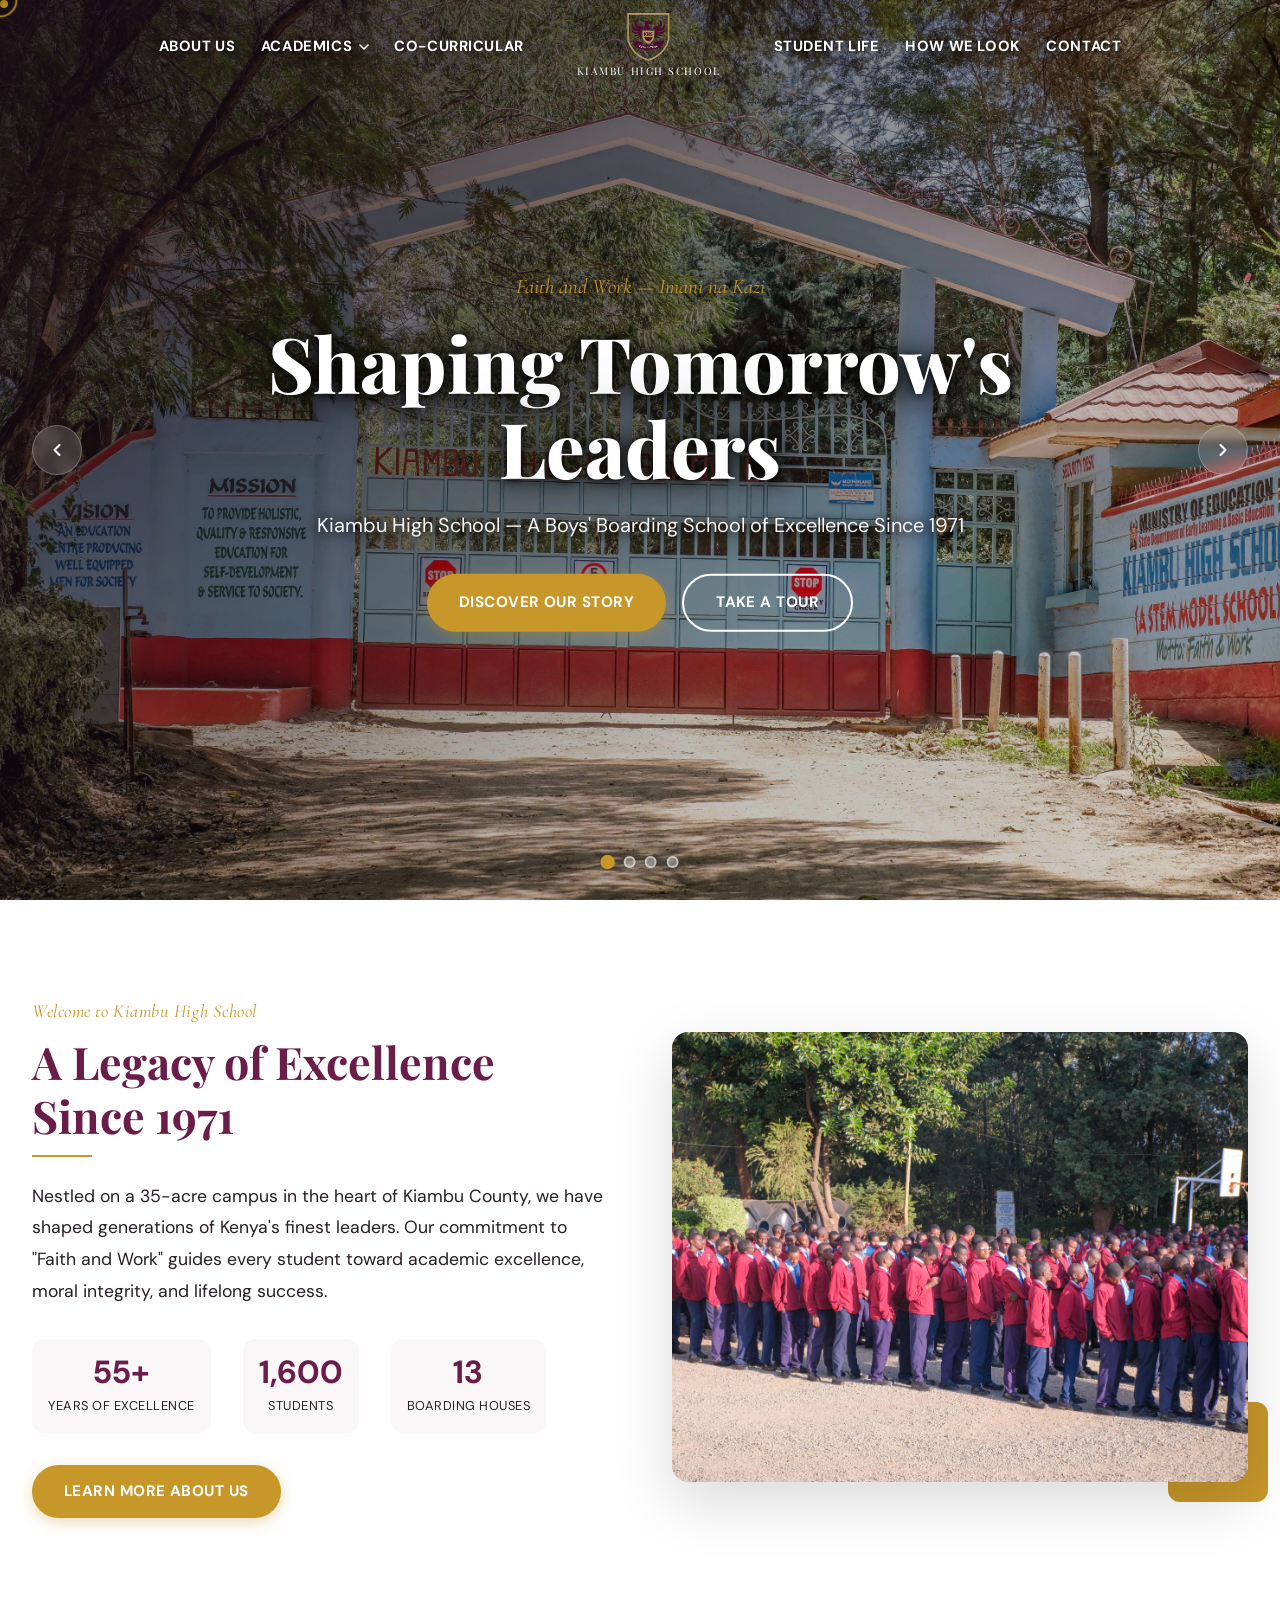
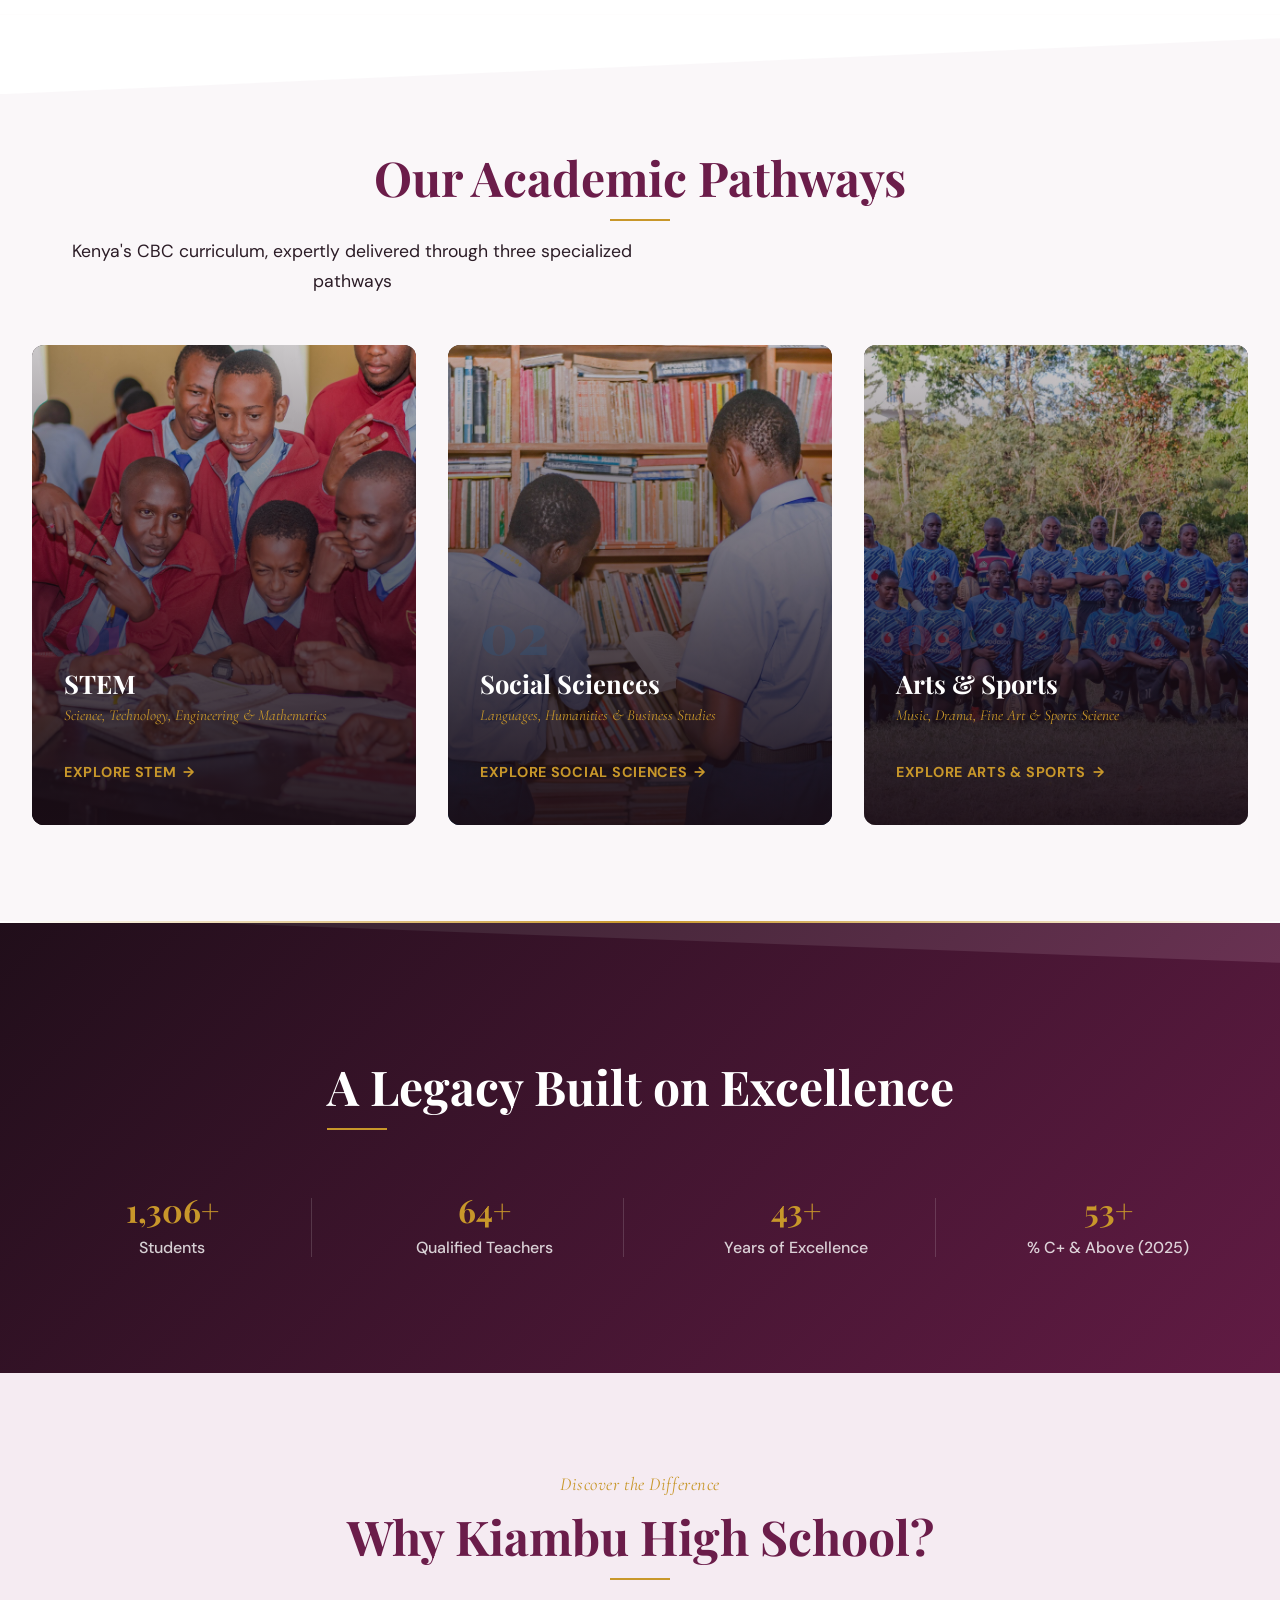
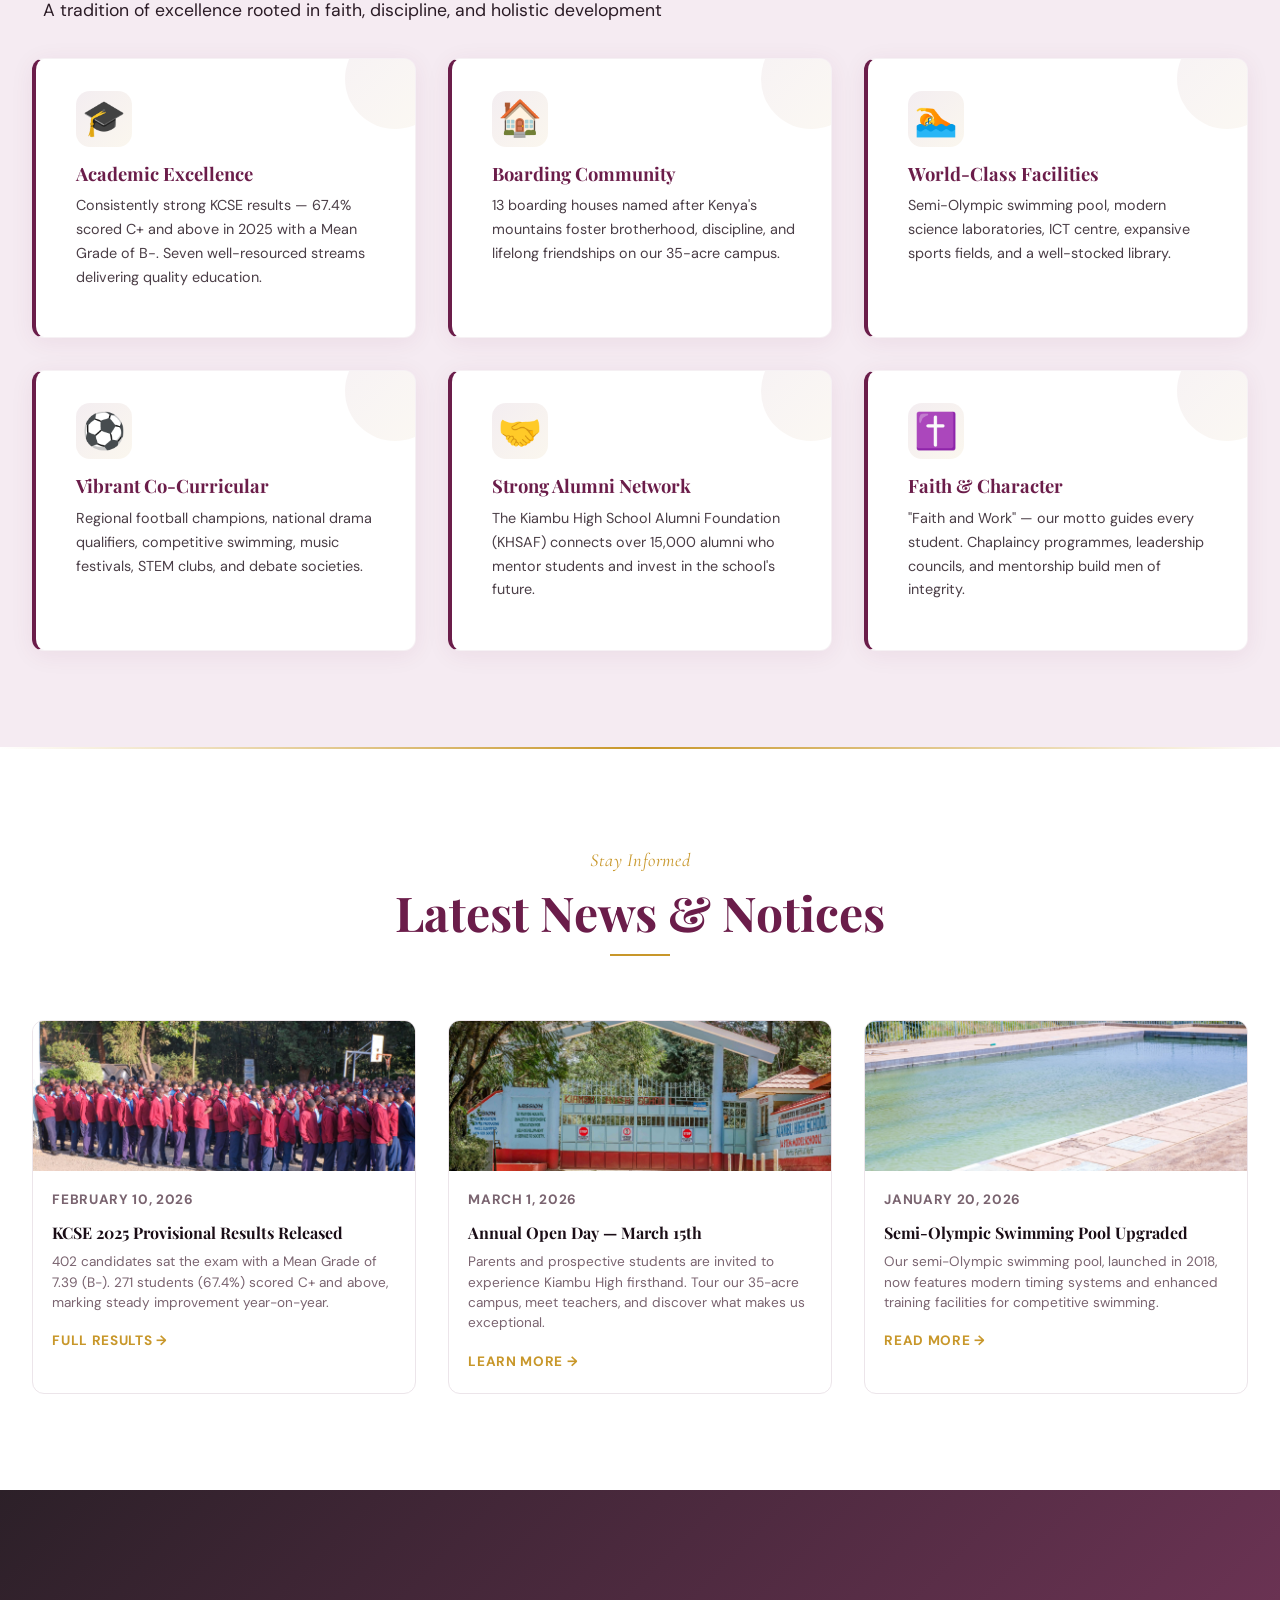
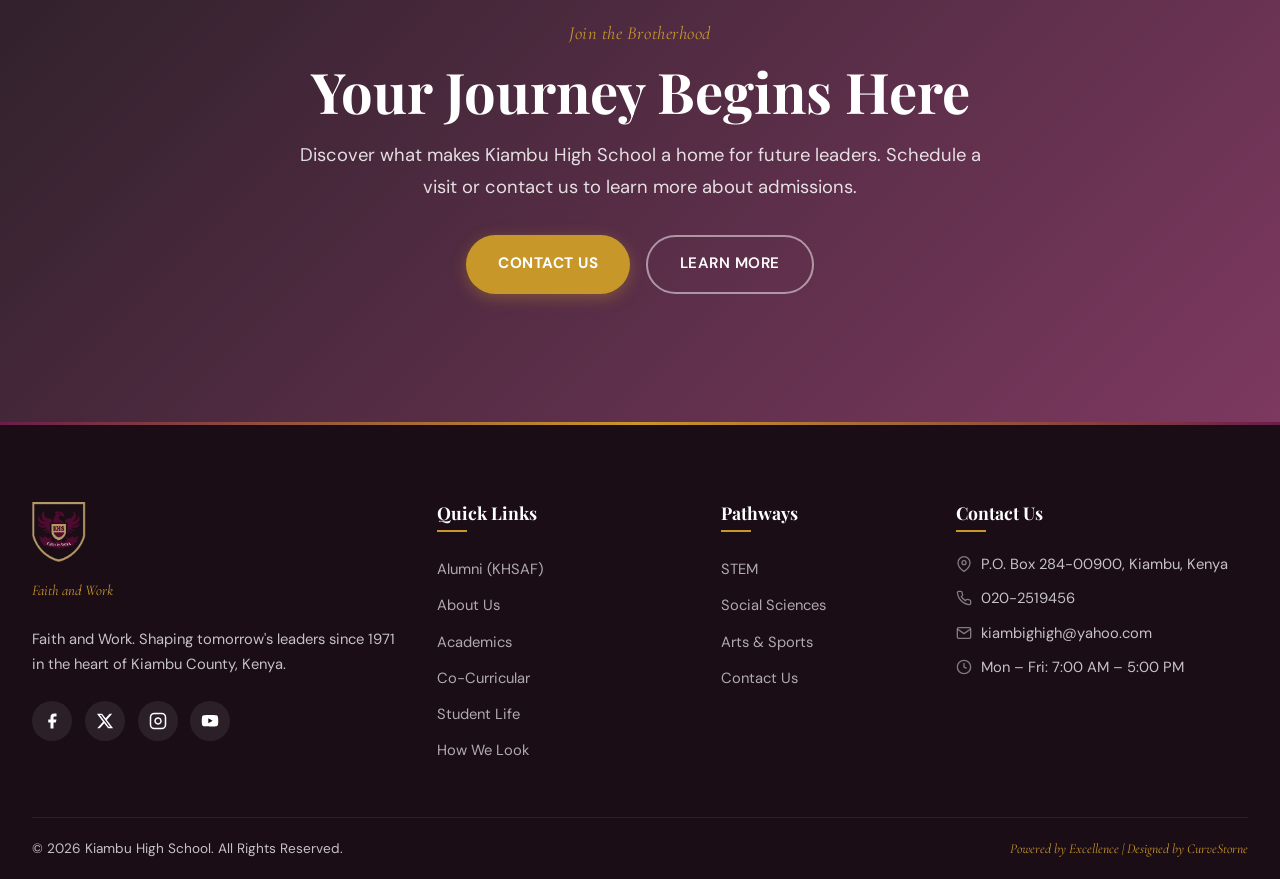
==== index.html @ 8195053e "Add Pathways links to all page footers" ====
<!DOCTYPE html>
<html lang="en">
<head>
  <meta charset="UTF-8">
  <meta name="viewport" content="width=device-width, initial-scale=1.0">
  <meta name="description" content="Kiambu High School — A boys' boarding school of excellence since 1971. Shaping tomorrow's leaders through academic rigour, character development, and holistic education in Kiambu County, Kenya. Motto: Faith and Work.">
  <meta name="keywords" content="Kiambu High School, Kenya secondary school, KCSE, boarding school, education, Kiambu County">
  <title>Kiambu High School — Faith and Work</title>
  <link rel="preconnect" href="https://fonts.googleapis.com">
  <link rel="preconnect" href="https://fonts.gstatic.com" crossorigin>
  <link href="https://fonts.googleapis.com/css2?family=Playfair+Display:wght@400;600;700;800;900&family=DM+Sans:wght@300;400;500;600;700&family=Cormorant+Garamond:ital,wght@0,400;0,600;1,400;1,600&display=swap" rel="stylesheet">
  <meta http-equiv="X-Content-Type-Options" content="nosniff">
  <meta http-equiv="X-Frame-Options" content="SAMEORIGIN">
  <meta http-equiv="X-XSS-Protection" content="1; mode=block">
  <meta name="referrer" content="strict-origin-when-cross-origin">
  <link rel="icon" type="image/png" href="favicon.png">
  <link rel="apple-touch-icon" href="favicon.png">
  <link rel="canonical" href="https://kiambuhigh.sc.ke/">
  <link rel="preload" as="image" href="images/carousel/GATE_.jpg">
  <link rel="stylesheet" href="styles/main.css">
</head>
<body>

<!-- Page Loader -->
<div class="page-loader" id="pageLoader">
  <img src="images/logo/kiambulogo-1.png" alt="Kiambu High School Logo" class="loader-logo-img">
</div>

<!-- Scroll Progress -->
<div class="scroll-progress" id="scrollProgress"></div>

<!-- Custom Cursor -->
<div class="cursor-dot" id="cursorDot"></div>
<div class="cursor-ring" id="cursorRing"></div>

<!-- Header -->
<header class="header transparent" id="mainHeader">
  <div class="header-inner">
    <nav class="nav-left">
      <a href="/about" class="nav-link">About Us</a>
      <div class="nav-dropdown">
        <a href="/academics" class="nav-link nav-link--parent">Academics <svg width="10" height="6" viewBox="0 0 10 6" fill="none"><path d="M1 1L5 5L9 1" stroke="currentColor" stroke-width="1.5" stroke-linecap="round" stroke-linejoin="round"/></svg></a>
        <div class="nav-dropdown-menu">
          <a href="/stem" class="nav-dropdown-item">STEM</a>
          <a href="/social-sciences" class="nav-dropdown-item">Social Sciences</a>
          <a href="/arts-sports" class="nav-dropdown-item">Arts &amp; Sports</a>
        </div>
      </div>
      <a href="/cocurricular" class="nav-link">Co-Curricular</a>
    </nav>

    <a href="/" class="header-logo">
      <img src="images/logo/kiambulogo-1.png" alt="Kiambu High School Logo" class="header-logo-img">
      <span class="header-logo-text">Kiambu High School</span>
    </a>

    <nav class="nav-right">
      <a href="/studentlife" class="nav-link">Student Life</a>
      <a href="/gallery" class="nav-link">How We Look</a>
      <a href="/contact" class="nav-link">Contact</a>
    </nav>

    <button class="hamburger" id="hamburger" aria-label="Menu">
      <span></span>
      <span></span>
      <span></span>
    </button>
  </div>
</header>

<!-- Mobile Nav -->
<div class="mobile-nav" id="mobileNav">
  <a href="/about">About Us</a>
  <a href="/academics">Academics</a>
  <a href="/stem" class="mobile-nav-sub">— STEM</a>
  <a href="/social-sciences" class="mobile-nav-sub">— Social Sciences</a>
  <a href="/arts-sports" class="mobile-nav-sub">— Arts &amp; Sports</a>
  <a href="/cocurricular">Co-Curricular</a>
  <a href="/studentlife">Student Life</a>
  <a href="/gallery">How We Look</a>
  <a href="/contact">Contact</a>
</div>

<!-- ============================================
     HOME PAGE CONTENT
     ============================================ -->

<!-- Hero Carousel -->
<section class="hero" id="heroCarousel">
  <!-- Slide 1 -->
  <div class="hero-slide active" data-slide="0">
    <div class="hero-slide-bg" style="background-image: url('images/carousel/GATE_.jpg');"></div>
    <div class="hero-slide-overlay"></div>
    <div class="hero-content">
      <p class="hero-tag">Faith and Work — Imani na Kazi</p>
      <h1 class="hero-heading">Shaping Tomorrow's Leaders</h1>
      <p class="hero-sub">Kiambu High School — A Boys' Boarding School of Excellence Since 1971</p>
      <div class="hero-cta">
        <a href="/about" class="btn btn-gold">Discover Our Story</a>
        <a href="/gallery" class="btn btn-outline">Take a Tour</a>
      </div>
    </div>
  </div>

  <!-- Slide 2 -->
  <div class="hero-slide" data-slide="1">
    <div class="hero-slide-bg" style="background-image: url('images/carousel/FORM3BIOLOGY.jpg');"></div>
    <div class="hero-slide-overlay"></div>
    <div class="hero-content">
      <p class="hero-tag">Where Science Meets Ambition</p>
      <h1 class="hero-heading">Curiosity. Innovation. Discovery.</h1>
      <p class="hero-sub">World-class laboratories, passionate educators, and a legacy of academic excellence</p>
      <div class="hero-cta">
        <a href="/academics" class="btn btn-gold">Explore Academics</a>
      </div>
    </div>
  </div>

  <!-- Slide 3 -->
  <div class="hero-slide" data-slide="2">
    <div class="hero-slide-bg" style="background-image: url('images/carousel/RUGBY.jpg');"></div>
    <div class="hero-slide-overlay"></div>
    <div class="hero-content">
      <p class="hero-tag">Arts, Sports &amp; Creative Excellence</p>
      <h1 class="hero-heading">Your Passion. Your Future.</h1>
      <p class="hero-sub">Nurturing talent, building character, and celebrating excellence beyond the classroom</p>
      <div class="hero-cta">
        <a href="/cocurricular" class="btn btn-gold">Co-Curricular Life</a>
      </div>
    </div>
  </div>

  <!-- Slide 4 (No Image) -->
  <div class="hero-slide hero-slide--text-only" data-slide="3">
    <div class="hero-slide-bg" style="background-image: url('images/carousel/AUDREY-4.jpg');"></div>
    <div class="hero-slide-overlay"></div>
    <div class="hero-content">
      <p class="hero-tag">Kiambu High School</p>
      <h1 class="hero-heading">From Here, It's Possible</h1>
      <p class="hero-sub">Over 50 years of shaping leaders, building character, and transforming futures. Your journey begins at Kiambu High.</p>
      <div class="hero-cta">
        <a href="#mainFooter" class="btn btn-gold">Request Info</a>
      </div>
    </div>
  </div>

  <!-- Carousel Controls -->
  <button class="carousel-arrow carousel-prev" id="carouselPrev" aria-label="Previous slide">
    <svg width="20" height="20" viewBox="0 0 24 24" fill="none" stroke="currentColor" stroke-width="2.5" stroke-linecap="round" stroke-linejoin="round"><polyline points="15 18 9 12 15 6"/></svg>
  </button>
  <button class="carousel-arrow carousel-next" id="carouselNext" aria-label="Next slide">
    <svg width="20" height="20" viewBox="0 0 24 24" fill="none" stroke="currentColor" stroke-width="2.5" stroke-linecap="round" stroke-linejoin="round"><polyline points="9 18 15 12 9 6"/></svg>
  </button>
  <div class="carousel-dots" id="carouselDots">
    <button class="carousel-dot active" data-slide="0" aria-label="Slide 1"></button>
    <button class="carousel-dot" data-slide="1" aria-label="Slide 2"></button>
    <button class="carousel-dot" data-slide="2" aria-label="Slide 3"></button>
    <button class="carousel-dot" data-slide="3" aria-label="Slide 4"></button>
  </div>
</section>

<!-- Welcome Section -->
<section class="welcome-section section" id="welcomeSection">
  <div class="container">
    <div class="welcome-grid">
      <div class="welcome-content reveal">
        <p class="section-label">Welcome to Kiambu High School</p>
        <h2 class="section-title">A Legacy of Excellence Since 1971</h2>
        <p class="welcome-text">Nestled on a 35-acre campus in the heart of Kiambu County, we have shaped generations of Kenya's finest leaders. Our commitment to "Faith and Work" guides every student toward academic excellence, moral integrity, and lifelong success.</p>
        <div class="welcome-highlights">
          <div class="welcome-highlight">
            <span class="highlight-number">55+</span>
            <span class="highlight-label">Years of Excellence</span>
          </div>
          <div class="welcome-highlight">
            <span class="highlight-number">1,600</span>
            <span class="highlight-label">Students</span>
          </div>
          <div class="welcome-highlight">
            <span class="highlight-number">13</span>
            <span class="highlight-label">Boarding Houses</span>
          </div>
        </div>
        <a href="/about" class="btn btn-gold">Learn More About Us</a>
      </div>
      <div class="welcome-image reveal reveal-delay-1">
        <img src="images/gallery/academics/ASSEMBLY.jpg" alt="Kiambu High School Assembly" loading="lazy">
        <div class="welcome-image-accent"></div>
      </div>
    </div>
  </div>
</section>

<!-- Pathways Section -->
<section class="pathways-section section" id="pathways">
  <div class="container text-center">
    <p class="section-label reveal">Competency-Based Education</p>
    <h2 class="section-title section-title-center reveal">Our Academic Pathways</h2>
    <p class="section-subtitle reveal">Kenya's CBC curriculum, expertly delivered through three specialized pathways</p>
  </div>

  <div class="container">
    <div class="pathway-cards">
      <!-- STEM -->
      <div class="pathway-card reveal" style="--card-color: #6B1D4A;">
        <div class="pathway-bg" style="background-image: url('images/gallery/academics/FORM 3 BIOLOGY LAB - MR. MIGANDA-2.jpg');"></div>
        <div class="pathway-overlay"></div>
        <div class="pathway-content">
          <span class="pathway-number">01</span>
          <h3>STEM</h3>
          <p class="pathway-sub">Science, Technology, Engineering &amp; Mathematics</p>
          <p class="pathway-desc">Pure Sciences, Applied Sciences, and Technical Studies — building Kenya's next generation of innovators and researchers.</p>
          <a href="/stem" class="pathway-link">Explore STEM <span>→</span></a>
        </div>
      </div>

      <!-- Social Sciences -->
      <div class="pathway-card reveal reveal-delay-1" style="--card-color: #2a5c8a;">
        <div class="pathway-bg" style="background-image: url('images/gallery/academics/LIBRARY.jpg');"></div>
        <div class="pathway-overlay"></div>
        <div class="pathway-content">
          <span class="pathway-number">02</span>
          <h3>Social Sciences</h3>
          <p class="pathway-sub">Languages, Humanities &amp; Business Studies</p>
          <p class="pathway-desc">Preparing future lawyers, economists, and diplomats through Kiswahili, English, History, Geography, and Economics.</p>
          <a href="/social-sciences" class="pathway-link">Explore Social Sciences <span>→</span></a>
        </div>
      </div>

      <!-- Arts & Sports -->
      <div class="pathway-card reveal reveal-delay-2" style="--card-color: #8a2a2a;">
        <div class="pathway-bg" style="background-image: url('images/gallery/sports/RUGBY.jpg');"></div>
        <div class="pathway-overlay"></div>
        <div class="pathway-content">
          <span class="pathway-number">03</span>
          <h3>Arts &amp; Sports</h3>
          <p class="pathway-sub">Music, Drama, Fine Art &amp; Sports Science</p>
          <p class="pathway-desc">Nurturing Kenya's future performers, artists, and sports professionals through passion-driven education.</p>
          <a href="/arts-sports" class="pathway-link">Explore Arts &amp; Sports <span>→</span></a>
        </div>
      </div>
    </div>
  </div>
</section>

<hr class="gold-rule">

<!-- Quick Stats with Background -->
<section class="stats-section stats-section--enhanced" id="statsSection">
  <div class="stats-bg" style="background-image: url('images/gallery/academics/GATE-2.jpg');"></div>
  <div class="stats-overlay"></div>
  <div class="container">
    <div class="stats-content">
      <p class="section-label reveal">By the Numbers</p>
      <h2 class="section-title reveal">A Legacy Built on Excellence</h2>
    </div>
    <div class="stats-grid">
      <div class="stat-item reveal">
        <div class="stat-number" data-target="1600">0</div>
        <div class="stat-label">Students</div>
      </div>
      <div class="stat-item reveal reveal-delay-1">
        <div class="stat-number" data-target="80">0</div>
        <div class="stat-label">Qualified Teachers</div>
      </div>
      <div class="stat-item reveal reveal-delay-2">
        <div class="stat-number" data-target="55">0</div>
        <div class="stat-label">Years of Excellence</div>
      </div>
      <div class="stat-item reveal reveal-delay-3">
        <div class="stat-number" data-target="67">0</div>
        <div class="stat-label">% C+ &amp; Above (2025)</div>
      </div>
    </div>
  </div>
</section>

<!-- Why Kiambu -->
<section class="why-kiambu section" id="whyKiambu">
  <div class="container text-center">
    <p class="section-label reveal">Discover the Difference</p>
    <h2 class="section-title section-title-center reveal">Why Kiambu High School?</h2>
    <p class="section-subtitle reveal">A tradition of excellence rooted in faith, discipline, and holistic development</p>
  </div>
  <div class="container">
    <div class="why-grid">
      <div class="why-card reveal">
        <div class="why-icon">🎓</div>
        <h3>Academic Excellence</h3>
        <p>Consistently strong KCSE results — 67.4% scored C+ and above in 2025 with a Mean Grade of B−. Seven well-resourced streams delivering quality education.</p>
      </div>
      <div class="why-card reveal reveal-delay-1">
        <div class="why-icon">🏠</div>
        <h3>Boarding Community</h3>
        <p>13 boarding houses named after Kenya's mountains foster brotherhood, discipline, and lifelong friendships on our 35-acre campus.</p>
      </div>
      <div class="why-card reveal reveal-delay-2">
        <div class="why-icon">🏊</div>
        <h3>World-Class Facilities</h3>
        <p>Semi-Olympic swimming pool, modern science laboratories, ICT centre, expansive sports fields, and a well-stocked library.</p>
      </div>
      <div class="why-card reveal reveal-delay-1">
        <div class="why-icon">⚽</div>
        <h3>Vibrant Co-Curricular</h3>
        <p>Regional football champions, national drama qualifiers, competitive swimming, music festivals, STEM clubs, and debate societies.</p>
      </div>
      <div class="why-card reveal reveal-delay-2">
        <div class="why-icon">🤝</div>
        <h3>Strong Alumni Network</h3>
        <p>The Kiambu High School Alumni Foundation (KHSAF) connects over 15,000 alumni who mentor students and invest in the school's future.</p>
      </div>
      <div class="why-card reveal reveal-delay-3">
        <div class="why-icon">✝️</div>
        <h3>Faith &amp; Character</h3>
        <p>"Faith and Work" — our motto guides every student. Chaplaincy programmes, leadership councils, and mentorship build men of integrity.</p>
      </div>
    </div>
  </div>
</section>

<hr class="gold-rule">

<!-- Latest News -->
<section class="news-section section" id="newsSection">
  <div class="container text-center">
    <p class="section-label reveal">Stay Informed</p>
    <h2 class="section-title section-title-center reveal">Latest News &amp; Notices</h2>
  </div>
  <div class="container">
    <div class="news-grid">
      <div class="news-card reveal">
        <div class="news-card-img">
          <img src="images/gallery/academics/ASSEMBLY.jpg" alt="KCSE 2025 Results" loading="lazy">
        </div>
        <div class="news-card-body">
          <p class="news-card-date">February 10, 2026</p>
          <h4>KCSE 2025 Provisional Results Released</h4>
          <p>402 candidates sat the exam with a Mean Grade of 7.39 (B−). 271 students (67.4%) scored C+ and above, marking steady improvement year-on-year.</p>
          <a href="/academics" class="news-card-link">Full Results →</a>
        </div>
      </div>
      <div class="news-card reveal reveal-delay-1">
        <div class="news-card-img">
          <img src="images/carousel/GATE_.jpg" alt="Open Day 2026" loading="lazy">
        </div>
        <div class="news-card-body">
          <p class="news-card-date">March 1, 2026</p>
          <h4>Annual Open Day — March 15th</h4>
          <p>Parents and prospective students are invited to experience Kiambu High firsthand. Tour our 35-acre campus, meet teachers, and discover what makes us exceptional.</p>
          <a href="/about" class="news-card-link">Learn More →</a>
        </div>
      </div>
      <div class="news-card reveal reveal-delay-2">
        <div class="news-card-img">
          <img src="images/gallery/sports/SWIMMING POOL.jpg" alt="Swimming Pool" loading="lazy">
        </div>
        <div class="news-card-body">
          <p class="news-card-date">January 20, 2026</p>
          <h4>Semi-Olympic Swimming Pool Upgraded</h4>
          <p>Our semi-Olympic swimming pool, launched in 2018, now features modern timing systems and enhanced training facilities for competitive swimming.</p>
          <a href="/cocurricular" class="news-card-link">Read More →</a>
        </div>
      </div>
    </div>
  </div>
</section>

<!-- Final CTA -->
<section class="cta-section">
  <div class="cta-bg" style="background-image: url('images/carousel/AUDREY-4.jpg');"></div>
  <div class="cta-overlay"></div>
  <div class="container">
    <div class="cta-content reveal">
      <p class="section-label">Join the Brotherhood</p>
      <h2 class="cta-heading">Your Journey Begins Here</h2>
      <p class="cta-sub">Discover what makes Kiambu High School a home for future leaders. Schedule a visit or contact us to learn more about admissions.</p>
      <div class="cta-buttons">
        <a href="/contact" class="btn btn-gold">Contact Us</a>
        <a href="/about" class="btn btn-outline-light">Learn More</a>
      </div>
    </div>
  </div>
</section>

<!-- Footer -->
<footer class="footer" id="mainFooter">
  <div class="container">
    <div class="footer-grid">
      <div class="footer-brand">
        <div class="footer-logo">
          <img src="images/logo/kiambulogo-1.png" alt="Kiambu High School Logo" class="footer-logo-img">
        </div>
        <p class="footer-tagline">Faith and Work</p>
        <p>Faith and Work. Shaping tomorrow's leaders since 1971 in the heart of Kiambu County, Kenya.</p>
        <div class="social-links">
          <a href="#" class="social-link" aria-label="Facebook">
            <svg viewBox="0 0 24 24" fill="currentColor"><path d="M18 2h-3a5 5 0 0 0-5 5v3H7v4h3v8h4v-8h3l1-4h-4V7a1 1 0 0 1 1-1h3z"/></svg>
          </a>
          <a href="#" class="social-link" aria-label="Twitter">
            <svg viewBox="0 0 24 24" fill="currentColor"><path d="M18.244 2.25h3.308l-7.227 8.26 8.502 11.24H16.17l-5.214-6.817L4.99 21.75H1.68l7.73-8.835L1.254 2.25H8.08l4.713 6.231zm-1.161 17.52h1.833L7.084 4.126H5.117z"/></svg>
          </a>
          <a href="#" class="social-link" aria-label="Instagram">
            <svg viewBox="0 0 24 24" fill="none" stroke="currentColor" stroke-width="2"><rect x="2" y="2" width="20" height="20" rx="5" ry="5"/><path d="M16 11.37A4 4 0 1 1 12.63 8 4 4 0 0 1 16 11.37z"/><line x1="17.5" y1="6.5" x2="17.51" y2="6.5"/></svg>
          </a>
          <a href="#" class="social-link" aria-label="YouTube">
            <svg viewBox="0 0 24 24" fill="currentColor"><path d="M22.54 6.42a2.78 2.78 0 0 0-1.94-2C18.88 4 12 4 12 4s-6.88 0-8.6.46a2.78 2.78 0 0 0-1.94 2A29 29 0 0 0 1 11.75a29 29 0 0 0 .46 5.33A2.78 2.78 0 0 0 3.4 19.13C5.12 19.56 12 19.56 12 19.56s6.88 0 8.6-.46a2.78 2.78 0 0 0 1.94-2 29 29 0 0 0 .46-5.25 29 29 0 0 0-.46-5.33z"/><polygon points="9.75 15.02 15.5 11.75 9.75 8.48 9.75 15.02" fill="#1A0D16"/></svg>
          </a>
        </div>
      </div>

      <div class="footer-links">
        <h4>Quick Links</h4>
        <a href="https://www.khsaf.org/" target="_blank" rel="noopener">Alumni (KHSAF)</a>
        <a href="/about">About Us</a>
        <a href="/academics">Academics</a>
        <a href="/cocurricular">Co-Curricular</a>
        <a href="/studentlife">Student Life</a>
        <a href="/gallery">How We Look</a>
      </div>

      <div class="footer-links">
        <h4>Pathways</h4>
        <a href="/stem">STEM</a>
        <a href="/social-sciences">Social Sciences</a>
        <a href="/arts-sports">Arts &amp; Sports</a>
        <a href="/contact">Contact Us</a>
      </div>

      <div class="footer-contact">
        <h4>Contact Us</h4>
        <p>
          <svg viewBox="0 0 24 24" fill="none" stroke="currentColor" stroke-width="2"><path d="M21 10c0 7-9 13-9 13s-9-6-9-13a9 9 0 0 1 18 0z"/><circle cx="12" cy="10" r="3"/></svg>
          P.O. Box 284-00900, Kiambu, Kenya
        </p>
        <p>
          <svg viewBox="0 0 24 24" fill="none" stroke="currentColor" stroke-width="2"><path d="M22 16.92v3a2 2 0 0 1-2.18 2 19.79 19.79 0 0 1-8.63-3.07 19.5 19.5 0 0 1-6-6 19.79 19.79 0 0 1-3.07-8.67A2 2 0 0 1 4.11 2h3a2 2 0 0 1 2 1.72 12.84 12.84 0 0 0 .7 2.81 2 2 0 0 1-.45 2.11L8.09 9.91a16 16 0 0 0 6 6l1.27-1.27a2 2 0 0 1 2.11-.45 12.84 12.84 0 0 0 2.81.7A2 2 0 0 1 22 16.92z"/></svg>
          020-2519456
        </p>
        <p>
          <svg viewBox="0 0 24 24" fill="none" stroke="currentColor" stroke-width="2"><path d="M4 4h16c1.1 0 2 .9 2 2v12c0 1.1-.9 2-2 2H4c-1.1 0-2-.9-2-2V6c0-1.1.9-2 2-2z"/><polyline points="22,6 12,13 2,6"/></svg>
          kiambighigh@yahoo.com
        </p>
        <p>
          <svg viewBox="0 0 24 24" fill="none" stroke="currentColor" stroke-width="2"><circle cx="12" cy="12" r="10"/><polyline points="12 6 12 12 16 14"/></svg>
          Mon – Fri: 7:00 AM – 5:00 PM
        </p>
      </div>
    </div>

    <div class="footer-bottom">
      <span>&copy; 2026 Kiambu High School. All Rights Reserved.</span>
      <span class="powered">Powered by Excellence | Designed by CurveStorne</span>
    </div>
  </div>
</footer>

<!-- Back to Top -->
<button class="back-to-top" id="backToTop" aria-label="Back to Top">
  <svg width="20" height="20" viewBox="0 0 24 24" fill="none" stroke="currentColor" stroke-width="2.5" stroke-linecap="round" stroke-linejoin="round"><polyline points="18 15 12 9 6 15"/></svg>
</button>

<script src="scripts/main.js" defer></script>
</body>
</html>
---- styles/main.css ----
/* ============================================
   1. CSS CUSTOM PROPERTIES
   ============================================ */
:root {
  --primary: #6B1D4A;
  --primary-light: #8B2D5E;
  --secondary: #C8972A;
  --secondary-light: #D4A94D;
  --accent: #F5EBF2;
  --dark: #1A0D16;
  --text: #2B1C26;
  --light: #FAF7F9;
  --white: #ffffff;
  --overlay: rgba(26, 13, 22, 0.65);
  --overlay-dark: rgba(26, 13, 22, 0.85);
  --stem-color: #6B1D4A;
  --social-color: #2a5c8a;
  --arts-color: #8a2a2a;
  --shadow-sm: 0 2px 8px rgba(0,0,0,0.08);
  --shadow-md: 0 4px 20px rgba(0,0,0,0.12);
  --shadow-lg: 0 8px 40px rgba(0,0,0,0.18);
  --shadow-xl: 0 16px 60px rgba(0,0,0,0.22);
  --transition: all 0.4s cubic-bezier(0.25, 0.46, 0.45, 0.94);
  --font-display: 'Playfair Display', Georgia, serif;
  --font-body: 'DM Sans', 'Segoe UI', sans-serif;
  --font-accent: 'Cormorant Garamond', Georgia, serif;
  --radius: 12px;
  --radius-sm: 8px;
  --radius-lg: 20px;
}

/* ============================================
   2. RESET & BASE STYLES
   ============================================ */
*, *::before, *::after {
  margin: 0;
  padding: 0;
  box-sizing: border-box;
}

html {
  scroll-behavior: smooth;
  font-size: 16px;
  -webkit-text-size-adjust: 100%;
}

body {
  font-family: var(--font-body);
  color: var(--text);
  background: var(--white);
  line-height: 1.7;
  overflow-x: hidden;
  -webkit-font-smoothing: antialiased;
  -moz-osx-font-smoothing: grayscale;
}

img {
  max-width: 100%;
  height: auto;
  display: block;
}

a {
  color: inherit;
  text-decoration: none;
  transition: var(--transition);
}

ul, ol { list-style: none; }

button {
  border: none;
  outline: none;
  cursor: pointer;
  font-family: inherit;
  transition: var(--transition);
}

input, textarea, select {
  font-family: inherit;
  font-size: inherit;
}

/* ============================================
   3. TYPOGRAPHY SCALE
   ============================================ */
h1, h2, h3, h4, h5, h6 {
  font-family: var(--font-display);
  color: var(--dark);
  line-height: 1.2;
  font-weight: 700;
}

h1 { font-size: clamp(2.5rem, 5vw, 4.5rem); }
h2 { font-size: clamp(2rem, 4vw, 3rem); }
h3 { font-size: clamp(1.5rem, 3vw, 2rem); }
h4 { font-size: clamp(1.25rem, 2vw, 1.5rem); }

p { margin-bottom: 1rem; }

.section-label {
  font-family: var(--font-accent);
  font-style: italic;
  font-size: 1.15rem;
  color: var(--secondary);
  letter-spacing: 0.03em;
  margin-bottom: 0.5rem;
}

.section-title {
  position: relative;
  display: inline-block;
  margin-bottom: 1rem;
}

.section-title::after {
  content: '';
  display: block;
  width: 60px;
  height: 2px;
  background: var(--secondary);
  margin-top: 12px;
}

.section-title-center::after {
  margin-left: auto;
  margin-right: auto;
}

.section-subtitle {
  font-family: var(--font-body);
  font-size: 1.1rem;
  color: #6B5A64;
  max-width: 640px;
  line-height: 1.7;
}

/* ============================================
   4. LAYOUT UTILITIES
   ============================================ */
.container {
  width: 100%;
  max-width: 1280px;
  margin: 0 auto;
  padding: 0 2rem;
}

.section {
  padding: 6rem 0;
  position: relative;
}

.section-dark {
  background: var(--primary);
  color: var(--white);
}

.section-dark h2, .section-dark h3, .section-dark h4 {
  color: var(--white);
}

.section-light {
  background: var(--light);
}

.section-accent {
  background: var(--accent);
}

.text-center { text-align: center; }
.text-gold { color: var(--secondary); }
.text-white { color: var(--white); }

.flex { display: flex; }
.flex-center { display: flex; align-items: center; justify-content: center; }
.flex-between { display: flex; align-items: center; justify-content: space-between; }

.grid-2 {
  display: grid;
  grid-template-columns: repeat(2, 1fr);
  gap: 2rem;
}

.grid-3 {
  display: grid;
  grid-template-columns: repeat(3, 1fr);
  gap: 2rem;
}

.grid-4 {
  display: grid;
  grid-template-columns: repeat(4, 1fr);
  gap: 2rem;
}

/* Gold decorative rule */
.gold-rule {
  width: 100%;
  height: 2px;
  background: linear-gradient(90deg, transparent, var(--secondary), transparent);
  border: none;
  margin: 0;
}

/* CTA Button */
.btn {
  display: inline-flex;
  align-items: center;
  gap: 0.5rem;
  padding: 0.85rem 2rem;
  font-family: var(--font-body);
  font-weight: 700;
  font-size: 0.95rem;
  letter-spacing: 0.03em;
  border-radius: 50px;
  transition: var(--transition);
  cursor: pointer;
  text-transform: uppercase;
}

.btn-gold {
  background: var(--secondary);
  color: var(--white);
  box-shadow: 0 4px 15px rgba(200, 151, 42, 0.35);
}

.btn-gold:hover {
  background: var(--secondary-light);
  transform: translateY(-2px);
  box-shadow: 0 6px 25px rgba(200, 151, 42, 0.5);
}

.btn-outline {
  background: transparent;
  color: var(--white);
  border: 2px solid var(--white);
}

.btn-outline:hover {
  background: var(--white);
  color: var(--primary);
}

.btn-outline-green {
  background: transparent;
  color: var(--primary);
  border: 2px solid var(--primary);
}

.btn-outline-green:hover {
  background: var(--primary);
  color: var(--white);
}

/* ============================================
   5. SCROLL PROGRESS BAR
   ============================================ */
.scroll-progress {
  position: fixed;
  top: 0;
  left: 0;
  width: 0%;
  height: 3px;
  background: linear-gradient(90deg, var(--secondary), var(--secondary-light));
  z-index: 10001;
  transition: width 0.1s linear;
}

/* ============================================
   6. CUSTOM CURSOR
   ============================================ */
.cursor-dot {
  width: 8px;
  height: 8px;
  background: var(--secondary);
  border-radius: 50%;
  position: fixed;
  pointer-events: none;
  z-index: 99999;
  transition: transform 0.1s;
  mix-blend-mode: difference;
  display: none;
}

.cursor-ring {
  width: 35px;
  height: 35px;
  border: 2px solid var(--secondary);
  border-radius: 50%;
  position: fixed;
  pointer-events: none;
  z-index: 99998;
  transition: transform 0.15s ease-out, width 0.3s, height 0.3s;
  mix-blend-mode: difference;
  transform: translate(-50%, -50%);
  display: none;
}

@media (pointer: fine) {
  .cursor-dot, .cursor-ring { display: block; }
  body { cursor: none; }
  a, button, .clickable { cursor: none; }
}

/* ============================================
   7. HEADER & NAVIGATION
   ============================================ */
.header {
  position: fixed;
  top: 0;
  left: 0;
  width: 100%;
  z-index: 9999;
  padding: 0.8rem 0;
  transition: var(--transition);
}

.header.transparent {
  background: transparent;
}

.header.transparent .nav-link {
  text-shadow: 0 1px 6px rgba(0,0,0,0.7), 0 0 16px rgba(0,0,0,0.4);
}

.header.transparent .header-logo-text {
  text-shadow: 0 1px 6px rgba(0,0,0,0.7), 0 0 16px rgba(0,0,0,0.4);
}

.header.solid {
  background: var(--primary);
  box-shadow: 0 2px 20px rgba(0,0,0,0.2);
  padding: 0.5rem 0;
}

.header.scrolled {
  background: var(--primary);
  box-shadow: 0 2px 20px rgba(0,0,0,0.2);
  padding: 0.5rem 0;
}

.header-inner {
  display: flex;
  align-items: center;
  justify-content: center;
  gap: 1rem;
  max-width: 1400px;
  margin: 0 auto;
  padding: 0 2rem;
  position: relative;
}

.nav-left, .nav-right {
  display: flex;
  align-items: center;
  gap: 0;
}

.nav-link {
  color: var(--white);
  font-family: var(--font-body);
  font-weight: 700;
  font-size: 1.05rem;
  padding: 0.5rem 1.1rem;
  position: relative;
  letter-spacing: 0.04em;
  text-transform: uppercase;
  white-space: nowrap;
  text-shadow: 0 1px 4px rgba(0,0,0,0.6), 0 0 12px rgba(0,0,0,0.3);
}

.nav-link::after {
  content: '';
  position: absolute;
  bottom: 0;
  left: 1rem;
  width: 0;
  height: 2px;
  background: var(--secondary);
  transition: width 0.4s cubic-bezier(0.25, 0.46, 0.45, 0.94);
}

.nav-link:hover::after,
.nav-link.active::after {
  width: calc(100% - 2rem);
}

.nav-link:hover {
  color: var(--secondary);
}

.nav-link.active {
  color: var(--secondary);
}

/* Navigation Dropdown */
.nav-dropdown {
  position: relative;
}

.nav-link--parent {
  display: flex;
  align-items: center;
  gap: 0.4rem;
}

.nav-link--parent svg {
  transition: transform 0.3s ease;
}

.nav-dropdown:hover .nav-link--parent svg {
  transform: rotate(180deg);
}

.nav-dropdown-menu {
  position: absolute;
  top: 100%;
  left: 50%;
  transform: translateX(-50%) translateY(10px);
  background: var(--white);
  border-radius: var(--radius-lg);
  box-shadow: 0 20px 50px rgba(107, 29, 74, 0.15), 0 8px 20px rgba(0, 0, 0, 0.08);
  padding: 0.75rem;
  min-width: 220px;
  opacity: 0;
  visibility: hidden;
  transition: all 0.3s cubic-bezier(0.4, 0, 0.2, 1);
  z-index: 1000;
  border: 1px solid rgba(107, 29, 74, 0.08);
}

.nav-dropdown-menu::before {
  content: '';
  position: absolute;
  top: -8px;
  left: 50%;
  transform: translateX(-50%);
  border-left: 8px solid transparent;
  border-right: 8px solid transparent;
  border-bottom: 8px solid var(--white);
}

.nav-dropdown:hover .nav-dropdown-menu {
  opacity: 1;
  visibility: visible;
  transform: translateX(-50%) translateY(0);
}

.nav-dropdown-item {
  display: flex;
  align-items: center;
  gap: 0.75rem;
  padding: 0.85rem 1rem;
  color: var(--text);
  font-size: 0.9rem;
  font-weight: 500;
  transition: all 0.25s ease;
  border-radius: var(--radius);
  position: relative;
  overflow: hidden;
}

.nav-dropdown-item::before {
  content: '';
  position: absolute;
  left: 0;
  top: 0;
  width: 3px;
  height: 100%;
  background: var(--secondary);
  transform: scaleY(0);
  transition: transform 0.25s ease;
  border-radius: 0 2px 2px 0;
}

.nav-dropdown-item:hover {
  background: linear-gradient(135deg, rgba(107, 29, 74, 0.06) 0%, rgba(200, 151, 42, 0.08) 100%);
  color: var(--primary);
  padding-left: 1.25rem;
}

.nav-dropdown-item:hover::before {
  transform: scaleY(1);
}

.nav-dropdown-item.active {
  background: linear-gradient(135deg, var(--primary) 0%, var(--primary-light) 100%);
  color: var(--white);
}

.nav-dropdown-item.active::before {
  background: var(--secondary);
  transform: scaleY(1);
}

.nav-dropdown-item i,
.nav-dropdown-item svg {
  width: 18px;
  height: 18px;
  opacity: 0.7;
  flex-shrink: 0;
}

/* Mobile nav sub-items */
.mobile-nav-sub {
  padding-left: 2rem;
  font-size: 0.9rem;
  opacity: 0.85;
}

.mobile-nav-sub.active {
  color: var(--secondary);
  opacity: 1;
}

/* Logo */
.header-logo {
  display: flex;
  flex-direction: column;
  align-items: center;
  padding: 0 1.5rem;
  flex-shrink: 0;
  cursor: pointer;
}

.header-logo img,
.header-logo .header-logo-img {
  height: 48px;
  width: auto;
  transition: var(--transition);
  object-fit: contain;
}

.header.scrolled .header-logo img,
.header.solid .header-logo img {
  height: 40px;
}

.header-logo-text {
  font-family: var(--font-display);
  font-size: 0.65rem;
  letter-spacing: 0.15em;
  text-transform: uppercase;
  color: var(--white);
  margin-top: 2px;
}

/* Search */
.nav-search-btn {
  background: none;
  border: none;
  color: var(--white);
  font-size: 1.1rem;
  padding: 0.5rem;
  display: flex;
  align-items: center;
  cursor: pointer;
}

.nav-search-btn:hover { color: var(--secondary); }

/* Hamburger */
.hamburger {
  display: none;
  flex-direction: column;
  gap: 5px;
  background: none;
  border: none;
  cursor: pointer;
  padding: 0.5rem;
  z-index: 10002;
  position: absolute;
  right: 2rem;
}

.hamburger span {
  display: block;
  width: 28px;
  height: 2px;
  background: var(--white);
  transition: var(--transition);
  border-radius: 2px;
}

.hamburger.active span:nth-child(1) {
  transform: rotate(45deg) translate(5px, 5px);
}

.hamburger.active span:nth-child(2) {
  opacity: 0;
}

.hamburger.active span:nth-child(3) {
  transform: rotate(-45deg) translate(5px, -5px);
}

/* Mobile Nav Overlay */
.mobile-nav {
  position: fixed;
  top: 0;
  left: 0;
  width: 100%;
  height: 100%;
  background: var(--overlay-dark);
  backdrop-filter: blur(10px);
  z-index: 10000;
  display: flex;
  flex-direction: column;
  align-items: center;
  justify-content: center;
  gap: 1.5rem;
  opacity: 0;
  pointer-events: none;
  transition: opacity 0.4s ease;
}

.mobile-nav.active {
  opacity: 1;
  pointer-events: all;
}

.mobile-nav a {
  font-family: var(--font-display);
  font-size: 1.8rem;
  color: var(--white);
  opacity: 0;
  transform: translateY(20px);
  transition: all 0.4s ease;
}

.mobile-nav.active a {
  opacity: 1;
  transform: translateY(0);
}

.mobile-nav.active a:nth-child(1) { transition-delay: 0.1s; }
.mobile-nav.active a:nth-child(2) { transition-delay: 0.15s; }
.mobile-nav.active a:nth-child(3) { transition-delay: 0.2s; }
.mobile-nav.active a:nth-child(4) { transition-delay: 0.25s; }
.mobile-nav.active a:nth-child(5) { transition-delay: 0.3s; }
.mobile-nav.active a:nth-child(6) { transition-delay: 0.35s; }

.mobile-nav a:hover { color: var(--secondary); }

/* ============================================
   8. HERO CAROUSEL
   ============================================ */
.hero {
  position: relative;
  height: 100vh;
  min-height: 600px;
  overflow: hidden;
  background: var(--dark);
}

.hero-slide {
  position: absolute;
  top: 0;
  left: 0;
  width: 100%;
  height: 100%;
  opacity: 0;
  transition: opacity 1.2s ease;
  z-index: 1;
}

.hero-slide.active {
  opacity: 1;
  z-index: 2;
}

.hero-slide-bg {
  position: absolute;
  top: 0;
  left: 0;
  width: 100%;
  height: 100%;
  background-size: cover;
  background-position: center 30%;
  transform: scale(1.02);
  animation: kenBurns 25s ease infinite alternate;
}

@keyframes kenBurns {
  0% { transform: scale(1.02); }
  100% { transform: scale(1.06); }
}

.hero-slide-overlay {
  position: absolute;
  top: 0;
  left: 0;
  width: 100%;
  height: 100%;
  background: linear-gradient(135deg, rgba(26, 13, 22, 0.85) 0%, rgba(26, 13, 22, 0.55) 35%, rgba(26, 13, 22, 0.25) 65%, rgba(26, 13, 22, 0.15) 100%);
  z-index: 2;
}

/* Noise texture overlay */
.hero::after {
  display: none;
  position: absolute;
  top: 0;
  left: 0;
  width: 100%;
  height: 100%;
  background-image: url("data:image/svg+xml,%3Csvg viewBox='0 0 256 256' xmlns='http://www.w3.org/2000/svg'%3E%3Cfilter id='noise'%3E%3CfeTurbulence type='fractalNoise' baseFrequency='0.9' numOctaves='4' stitchTiles='stitch'/%3E%3C/filter%3E%3Crect width='100%25' height='100%25' filter='url(%23noise)' opacity='0.03'/%3E%3C/svg%3E");
  pointer-events: none;
  z-index: 3;
}

.hero-content {
  position: absolute;
  top: 50%;
  left: 50%;
  transform: translate(-50%, -50%);
  z-index: 5;
  text-align: center;
  width: 90%;
  max-width: 900px;
  background: none;
  backdrop-filter: none;
  -webkit-backdrop-filter: none;
  padding: 2rem;
  margin-left: 0;
  border-radius: 0;
}

.hero-tag {
  font-family: var(--font-accent);
  font-style: italic;
  font-size: clamp(1rem, 2vw, 1.3rem);
  color: var(--secondary);
  text-shadow: 0 1px 10px rgba(0,0,0,0.95), 0 0 30px rgba(0,0,0,0.7), 0 2px 20px rgba(0,0,0,0.5);
  margin-bottom: 1rem;
  opacity: 0;
  transform: translateY(20px);
  animation: heroFadeUp 0.8s 0.3s forwards;
}

.hero-heading {
  font-family: var(--font-display);
  font-size: clamp(2.5rem, 6vw, 5rem);
  color: var(--white);
  font-weight: 800;
  line-height: 1.1;
  margin-bottom: 1.2rem;
  opacity: 0;
  transform: translateY(30px);
  animation: heroFadeUp 0.8s 0.5s forwards;
  text-shadow: 0 2px 30px rgba(0,0,0,0.95), 0 1px 10px rgba(0,0,0,0.85), 0 0 80px rgba(0,0,0,0.5), 0 4px 40px rgba(107, 29, 74, 0.3);
}

.hero-sub {
  font-family: var(--font-body);
  font-size: clamp(1rem, 2vw, 1.25rem);
  color: rgba(255,255,255,0.95);
  text-shadow: 0 1px 12px rgba(0,0,0,0.95), 0 0 40px rgba(0,0,0,0.7), 0 2px 20px rgba(0,0,0,0.5);
  margin-bottom: 2rem;
  opacity: 0;
  transform: translateY(20px);
  animation: heroFadeUp 0.8s 0.7s forwards;
}

.hero-cta {
  opacity: 0;
  transform: translateY(20px);
  animation: heroFadeUp 0.8s 0.9s forwards;
  display: flex;
  gap: 1rem;
  justify-content: center;
  flex-wrap: wrap;
}

@keyframes heroFadeUp {
  to {
    opacity: 1;
    transform: translateY(0);
  }
}

/* Carousel Controls */
.carousel-arrow {
  position: absolute;
  top: 50%;
  transform: translateY(-50%);
  z-index: 10;
  width: 50px;
  height: 50px;
  border-radius: 50%;
  background: rgba(255,255,255,0.15);
  backdrop-filter: blur(4px);
  border: 1px solid rgba(255,255,255,0.25);
  color: var(--white);
  font-size: 1.2rem;
  display: flex;
  align-items: center;
  justify-content: center;
  cursor: pointer;
  transition: var(--transition);
}

.carousel-arrow:hover {
  background: rgba(255,255,255,0.3);
  transform: translateY(-50%) scale(1.05);
}

.carousel-prev { left: 2rem; }
.carousel-next { right: 2rem; }

.carousel-dots {
  position: absolute;
  bottom: 2rem;
  left: 50%;
  transform: translateX(-50%);
  z-index: 10;
  display: flex;
  gap: 0.6rem;
}

.carousel-dot {
  width: 12px;
  height: 12px;
  border-radius: 50%;
  background: rgba(255,255,255,0.35);
  border: 2px solid rgba(255,255,255,0.5);
  cursor: pointer;
  transition: var(--transition);
}

.carousel-dot.active {
  background: var(--secondary);
  border-color: var(--secondary);
  transform: scale(1.2);
}

/* ============================================
   9. ANNOUNCEMENT TICKER
   ============================================ */
.ticker {
  background: linear-gradient(135deg, var(--secondary), #d4a94d);
  color: var(--dark);
  padding: 0.65rem 0;
  overflow: hidden;
  position: relative;
  z-index: 50;
}

.ticker-track {
  display: flex;
  animation: tickerScroll 35s linear infinite;
  white-space: nowrap;
}

.ticker-item {
  padding: 0 3rem;
  font-weight: 500;
  font-size: 0.9rem;
  flex-shrink: 0;
}

@keyframes tickerScroll {
  0% { transform: translateX(0); }
  100% { transform: translateX(-50%); }
}

/* ============================================
   10. PAGE HERO BANNER (for inner pages)
   ============================================ */
.page-hero {
  position: relative;
  height: 45vh;
  min-height: 320px;
  background: linear-gradient(135deg, var(--dark) 0%, var(--primary) 50%, var(--primary-light) 100%);
  display: flex;
  align-items: center;
  justify-content: center;
  text-align: center;
  overflow: hidden;
}

.page-hero--has-bg {
  background-size: cover;
  background-position: center;
  background-repeat: no-repeat;
}

.page-hero--has-bg::before {
  content: '';
  position: absolute;
  top: 0;
  left: 0;
  width: 100%;
  height: 100%;
  background: linear-gradient(135deg, rgba(26, 13, 22, 0.75) 0%, rgba(107, 29, 74, 0.65) 50%, rgba(139, 45, 94, 0.6) 100%);
  z-index: 1;
}

/* Cocurricular Page Hero */
.page-hero--cocurricular {
  height: 60vh;
  min-height: 450px;
  background-image: url('../images/gallery/sports/RUGBY.jpg');
}

/* Student Life Page Hero */
.page-hero--studentlife {
  height: 60vh;
  min-height: 450px;
  background-image: url('../images/gallery/academics/ASSEMBLY.jpg');
}

.page-hero::after {
  content: '';
  position: absolute;
  top: 0;
  left: 0;
  width: 100%;
  height: 100%;
  background-image: url("data:image/svg+xml,%3Csvg viewBox='0 0 256 256' xmlns='http://www.w3.org/2000/svg'%3E%3Cfilter id='noise'%3E%3CfeTurbulence type='fractalNoise' baseFrequency='0.9' numOctaves='4' stitchTiles='stitch'/%3E%3C/filter%3E%3Crect width='100%25' height='100%25' filter='url(%23noise)' opacity='0.03'/%3E%3C/svg%3E");
  pointer-events: none;
  z-index: 1;
}

.page-hero-content {
  position: relative;
  z-index: 2;
}

/* Hero Stats Row */
.hero-stats-row {
  display: flex;
  justify-content: center;
  gap: 3rem;
  margin-top: 2.5rem;
  flex-wrap: wrap;
}

.hero-stat {
  text-align: center;
  padding: 1rem 1.5rem;
  background: rgba(255, 255, 255, 0.1);
  backdrop-filter: blur(10px);
  border-radius: 12px;
  border: 1px solid rgba(255, 255, 255, 0.2);
  min-width: 140px;
  transition: transform 0.3s ease, background 0.3s ease;
}

.hero-stat:hover {
  transform: translateY(-5px);
  background: rgba(255, 255, 255, 0.15);
}

.hero-stat-number {
  display: block;
  font-family: var(--font-heading);
  font-size: 2.5rem;
  font-weight: 700;
  color: var(--secondary);
  line-height: 1.1;
  margin-bottom: 0.3rem;
  text-shadow: 0 2px 10px rgba(0, 0, 0, 0.3);
}

.hero-stat-label {
  display: block;
  font-size: 0.85rem;
  color: rgba(255, 255, 255, 0.9);
  text-transform: uppercase;
  letter-spacing: 0.5px;
  font-weight: 500;
}

@media (max-width: 768px) {
  .hero-stats-row {
    gap: 1rem;
    margin-top: 2rem;
  }
  
  .hero-stat {
    min-width: 100px;
    padding: 0.8rem 1rem;
  }
  
  .hero-stat-number {
    font-size: 1.8rem;
  }
  
  .hero-stat-label {
    font-size: 0.75rem;
  }
}

.page-hero h1 {
  color: var(--white);
  font-size: clamp(2.5rem, 5vw, 4rem);
  text-shadow: 0 2px 20px rgba(0,0,0,0.3);
  margin-bottom: 0.5rem;
}

.page-hero .section-label {
  margin-bottom: 0.8rem;
}

.page-hero .hero-sub {
  color: rgba(255,255,255,0.8);
  font-size: 1.1rem;
  animation: none;
  opacity: 1;
  transform: none;
}

/* ============================================
   10b. ABOUT PAGE HERO ENHANCEMENTS
   ============================================ */
.page-hero--about {
  height: 75vh;
  min-height: 550px;
  max-height: 800px;
}

.page-hero--about::before {
  background: linear-gradient(
    180deg,
    rgba(26, 13, 22, 0.7) 0%,
    rgba(107, 29, 74, 0.55) 40%,
    rgba(107, 29, 74, 0.7) 100%
  );
}

/* Hero floating shapes */
.hero-shapes {
  position: absolute;
  top: 0;
  left: 0;
  width: 100%;
  height: 100%;
  overflow: hidden;
  pointer-events: none;
  z-index: 1;
}

.hero-shape {
  position: absolute;
  border-radius: 50%;
  background: linear-gradient(135deg, rgba(200, 151, 42, 0.15), rgba(200, 151, 42, 0.05));
  border: 1px solid rgba(200, 151, 42, 0.2);
}

.hero-shape--1 {
  width: 300px;
  height: 300px;
  top: -100px;
  right: -50px;
  animation: floatShape 20s ease-in-out infinite;
}

.hero-shape--2 {
  width: 200px;
  height: 200px;
  bottom: 15%;
  left: 5%;
  animation: floatShape 15s ease-in-out infinite reverse;
}

.hero-shape--3 {
  width: 150px;
  height: 150px;
  top: 30%;
  right: 10%;
  background: linear-gradient(135deg, rgba(107, 29, 74, 0.2), rgba(139, 45, 94, 0.1));
  border: 1px solid rgba(139, 45, 94, 0.3);
  animation: floatShape 18s ease-in-out infinite;
}

@keyframes floatShape {
  0%, 100% {
    transform: translate(0, 0) rotate(0deg);
  }
  25% {
    transform: translate(20px, -20px) rotate(90deg);
  }
  50% {
    transform: translate(0, -40px) rotate(180deg);
  }
  75% {
    transform: translate(-20px, -20px) rotate(270deg);
  }
}

/* Hero badge */
.hero-badge {
  display: inline-flex;
  align-items: center;
  gap: 0.5rem;
  background: rgba(200, 151, 42, 0.2);
  border: 1px solid rgba(200, 151, 42, 0.4);
  color: var(--secondary);
  padding: 0.5rem 1.2rem;
  border-radius: 50px;
  font-size: 0.85rem;
  font-weight: 600;
  letter-spacing: 0.5px;
  margin-bottom: 1.5rem;
  backdrop-filter: blur(10px);
  animation: fadeInDown 0.8s ease-out forwards;
}

.hero-badge-icon {
  font-size: 1rem;
}

/* Animated hero title */
.hero-title-animated {
  position: relative;
  display: inline-block;
}

.hero-title-animated::after {
  content: '';
  position: absolute;
  bottom: -10px;
  left: 50%;
  transform: translateX(-50%);
  width: 100px;
  height: 3px;
  background: linear-gradient(90deg, transparent, var(--secondary), transparent);
  animation: shimmer 3s ease-in-out infinite;
}

@keyframes shimmer {
  0%, 100% {
    opacity: 0.5;
    width: 80px;
  }
  50% {
    opacity: 1;
    width: 120px;
  }
}

/* Hero stats */
.hero-stats {
  display: flex;
  align-items: center;
  justify-content: center;
  gap: 2rem;
  margin-top: 3rem;
  padding: 1.5rem 2.5rem;
  background: rgba(255, 255, 255, 0.05);
  border: 1px solid rgba(255, 255, 255, 0.1);
  border-radius: var(--radius-lg);
  backdrop-filter: blur(15px);
  animation: fadeInUp 1s ease-out 0.3s both;
}

.hero-stat {
  text-align: center;
}

.hero-stat-number {
  display: block;
  font-family: var(--font-display);
  font-size: 2rem;
  font-weight: 700;
  color: var(--secondary);
  line-height: 1;
}

.hero-stat-label {
  display: block;
  font-size: 0.8rem;
  color: rgba(255, 255, 255, 0.7);
  margin-top: 0.3rem;
  text-transform: uppercase;
  letter-spacing: 0.5px;
}

.hero-stat-divider {
  width: 1px;
  height: 40px;
  background: linear-gradient(180deg, transparent, rgba(255, 255, 255, 0.3), transparent);
}

/* Scroll indicator */
.hero-scroll-indicator {
  position: absolute;
  bottom: 2rem;
  left: 50%;
  transform: translateX(-50%);
  display: flex;
  flex-direction: column;
  align-items: center;
  gap: 0.5rem;
  color: rgba(255, 255, 255, 0.6);
  font-size: 0.75rem;
  text-transform: uppercase;
  letter-spacing: 1px;
  z-index: 2;
  animation: fadeInUp 1s ease-out 0.6s both;
}

.scroll-arrow {
  width: 20px;
  height: 30px;
  border: 2px solid rgba(255, 255, 255, 0.4);
  border-radius: 10px;
  position: relative;
}

.scroll-arrow::before {
  content: '';
  position: absolute;
  top: 6px;
  left: 50%;
  transform: translateX(-50%);
  width: 4px;
  height: 8px;
  background: var(--secondary);
  border-radius: 2px;
  animation: scrollBounce 1.5s ease-in-out infinite;
}

@keyframes scrollBounce {
  0%, 100% {
    transform: translateX(-50%) translateY(0);
    opacity: 1;
  }
  50% {
    transform: translateX(-50%) translateY(8px);
    opacity: 0.5;
  }
}

@keyframes fadeInDown {
  from {
    opacity: 0;
    transform: translateY(-20px);
  }
  to {
    opacity: 1;
    transform: translateY(0);
  }
}

@keyframes fadeInUp {
  from {
    opacity: 0;
    transform: translateY(20px);
  }
  to {
    opacity: 1;
    transform: translateY(0);
  }
}

/* About page hero responsive */
@media (max-width: 768px) {
  .page-hero--about {
    height: 85vh;
    min-height: 500px;
  }
  
  .hero-stats {
    flex-direction: column;
    gap: 1rem;
    padding: 1.2rem 1.5rem;
  }
  
  .hero-stat-divider {
    width: 60px;
    height: 1px;
    background: linear-gradient(90deg, transparent, rgba(255, 255, 255, 0.3), transparent);
  }
  
  .hero-stat-number {
    font-size: 1.6rem;
  }
  
  .hero-shapes {
    display: none;
  }
  
  .hero-scroll-indicator {
    bottom: 1rem;
  }
}

/* ============================================
   10c. WELCOME SECTION
   ============================================ */
.welcome-section {
  background: var(--white);
  padding: 6rem 0;
  position: relative;
}

.welcome-grid {
  display: grid;
  grid-template-columns: 1fr 1fr;
  gap: 4rem;
  align-items: center;
}

.welcome-content .section-title {
  font-size: clamp(2rem, 4vw, 2.8rem);
  margin-bottom: 1.5rem;
}

.welcome-text {
  font-size: 1.1rem;
  color: var(--text-muted);
  line-height: 1.8;
  margin-bottom: 2rem;
}

.welcome-highlights {
  display: flex;
  gap: 2rem;
  margin-bottom: 2rem;
}

.welcome-highlight {
  text-align: center;
  padding: 1rem;
  background: var(--light);
  border-radius: 12px;
  min-width: 100px;
}

.highlight-number {
  display: block;
  font-family: var(--font-heading);
  font-size: 2rem;
  font-weight: 700;
  color: var(--primary);
  line-height: 1.1;
}

.highlight-label {
  display: block;
  font-size: 0.8rem;
  color: var(--text-muted);
  text-transform: uppercase;
  letter-spacing: 0.5px;
  margin-top: 0.3rem;
}

.welcome-image {
  position: relative;
}

.welcome-image img {
  width: 100%;
  height: 450px;
  object-fit: cover;
  border-radius: 16px;
  box-shadow: 0 20px 60px rgba(0, 0, 0, 0.15);
}

.welcome-image-accent {
  position: absolute;
  bottom: -20px;
  right: -20px;
  width: 100px;
  height: 100px;
  background: var(--secondary);
  border-radius: 12px;
  z-index: -1;
}

@media (max-width: 992px) {
  .welcome-grid {
    grid-template-columns: 1fr;
    gap: 3rem;
  }
  
  .welcome-image img {
    height: 350px;
  }
  
  .welcome-highlights {
    flex-wrap: wrap;
    justify-content: center;
  }
}

/* ============================================
   11. PATHWAYS / CBE SECTION
   ============================================ */
.pathways-section {
  background: var(--light);
  padding: 6rem 0;
  position: relative;
}

.pathways-section::before {
  content: '';
  position: absolute;
  top: 0;
  left: 0;
  right: 0;
  height: 80px;
  background: var(--white);
  clip-path: polygon(0 0, 100% 0, 100% 30%, 0 100%);
}

.pathway-cards {
  display: grid;
  grid-template-columns: repeat(3, 1fr);
  gap: 2rem;
  margin-top: 3rem;
}

.pathway-card {
  background: var(--dark);
  border-radius: var(--radius);
  padding: 0;
  border: none;
  transition: var(--transition);
  position: relative;
  overflow: hidden;
  min-height: 480px;
  display: flex;
  flex-direction: column;
  justify-content: flex-end;
  cursor: pointer;
}

.pathway-bg {
  position: absolute;
  top: 0;
  left: 0;
  width: 100%;
  height: 100%;
  background-size: cover;
  background-position: center;
  transition: transform 0.6s ease;
}

.pathway-card:hover .pathway-bg {
  transform: scale(1.08);
}

.pathway-overlay {
  position: absolute;
  top: 0;
  left: 0;
  width: 100%;
  height: 100%;
  background: linear-gradient(to top, rgba(26,13,22,0.95) 0%, rgba(26,13,22,0.7) 40%, rgba(26,13,22,0.2) 100%);
  transition: var(--transition);
}

.pathway-card:hover .pathway-overlay {
  background: linear-gradient(to top, rgba(26,13,22,0.98) 0%, rgba(26,13,22,0.75) 50%, rgba(26,13,22,0.3) 100%);
}

.pathway-content {
  position: relative;
  z-index: 2;
  padding: 2.5rem 2rem;
}

.pathway-number {
  font-family: var(--font-display);
  font-size: 3.5rem;
  font-weight: 900;
  color: var(--card-color);
  opacity: 0.3;
  line-height: 1;
  display: block;
  margin-bottom: 0.5rem;
}

.pathway-card:hover .pathway-number {
  opacity: 0.6;
}

.pathway-card::before {
  content: '';
  position: absolute;
  bottom: 0;
  left: 0;
  right: 0;
  height: 4px;
  background: var(--card-color);
  transform: scaleX(0);
  transition: transform 0.4s ease;
  z-index: 3;
}

.pathway-card:hover::before {
  transform: scaleX(1);
}

.pathway-card:hover {
  transform: translateY(-8px);
  box-shadow: 0 20px 60px rgba(0,0,0,0.4);
}

.pathway-card h3 {
  font-size: 1.6rem;
  margin-bottom: 0.3rem;
  color: var(--white);
}

.pathway-card .pathway-sub {
  font-family: var(--font-accent);
  font-style: italic;
  color: var(--secondary);
  font-size: 0.95rem;
  margin-bottom: 0.8rem;
}

.pathway-desc {
  color: rgba(255,255,255,0.7);
  font-size: 0.92rem;
  line-height: 1.7;
  margin-bottom: 1.2rem;
  max-height: 0;
  overflow: hidden;
  opacity: 0;
  transition: max-height 0.5s ease, opacity 0.4s ease, margin 0.4s ease;
}

.pathway-card:hover .pathway-desc {
  max-height: 200px;
  opacity: 1;
}

.pathway-card p {
  color: rgba(255,255,255,0.7);
  font-size: 0.92rem;
  line-height: 1.7;
  margin-bottom: 1rem;
}

.pathway-tags {
  display: flex;
  flex-wrap: wrap;
  gap: 0.5rem;
  margin-bottom: 1.2rem;
}

.pathway-tag {
  background: rgba(255,255,255,0.1);
  color: rgba(255,255,255,0.85);
  padding: 0.3rem 0.9rem;
  border-radius: 50px;
  font-size: 0.78rem;
  font-weight: 500;
  border: 1px solid rgba(255,255,255,0.15);
  backdrop-filter: blur(4px);
}

.pathway-link {
  color: var(--secondary);
  font-weight: 700;
  font-size: 0.9rem;
  display: inline-flex;
  align-items: center;
  gap: 0.4rem;
  text-transform: uppercase;
  letter-spacing: 0.05em;
}

.pathway-link span {
  transition: transform 0.3s ease;
}

.pathway-card:hover .pathway-link span {
  transform: translateX(6px);
}

.pathway-link:hover { gap: 0.8rem; }

/* ============================================
   12. QUICK STATS BAR
   ============================================ */
.stats-section {
  background: linear-gradient(135deg, var(--primary) 0%, var(--dark) 100%);
  padding: 5rem 0;
  position: relative;
  overflow: hidden;
}

.stats-section--enhanced {
  position: relative;
  padding: 6rem 0;
  min-height: 400px;
  display: flex;
  align-items: center;
}

.stats-section--enhanced .stats-bg {
  position: absolute;
  top: 0;
  left: 0;
  width: 100%;
  height: 100%;
  background-size: cover;
  background-position: center;
  background-attachment: fixed;
}

.stats-section--enhanced .stats-overlay {
  position: absolute;
  top: 0;
  left: 0;
  width: 100%;
  height: 100%;
  background: linear-gradient(135deg, rgba(26, 13, 22, 0.92) 0%, rgba(107, 29, 74, 0.88) 100%);
}

.stats-section--enhanced .container {
  position: relative;
  z-index: 2;
}

.stats-section--enhanced .stats-content {
  text-align: center;
  margin-bottom: 3rem;
}

.stats-section--enhanced .section-label {
  color: var(--secondary);
}

.stats-section--enhanced .section-title {
  color: var(--white);
  margin-bottom: 0;
}

.stats-section::before {
  content: '';
  position: absolute;
  top: -40px;
  left: 0;
  right: 0;
  height: 80px;
  background: var(--light);
  clip-path: polygon(0 0, 100% 0, 100% 100%, 0 40%);
}

.stats-grid {
  display: grid;
  grid-template-columns: repeat(4, 1fr);
  gap: 2rem;
  text-align: center;
}

.stat-item {
  position: relative;
  padding: 1rem;
}

.stat-item:not(:last-child)::after {
  content: '';
  position: absolute;
  right: 0;
  top: 20%;
  height: 60%;
  width: 1px;
  background: rgba(255,255,255,0.15);
}

.stat-number {
  font-family: var(--font-display);
  font-size: clamp(2.5rem, 4vw, 3.5rem);
  font-weight: 800;
  color: var(--secondary);
  line-height: 1;
  margin-bottom: 0.5rem;
}

.stat-label {
  font-family: var(--font-body);
  font-size: 1rem;
  color: rgba(255,255,255,0.8);
  font-weight: 500;
}

/* ============================================
   12a. HERO SLIDE 4 — TEXT-ONLY (No Image)
   ============================================ */
.hero-slide-bg--gradient {
  background: linear-gradient(135deg, var(--dark) 0%, var(--primary) 45%, var(--primary-light) 100%) !important;
}

.hero-slide-bg--gradient::after {
  content: '';
  position: absolute;
  inset: 0;
  background: radial-gradient(ellipse at 25% 50%, rgba(200, 151, 42, 0.15) 0%, transparent 55%),
              radial-gradient(ellipse at 75% 40%, rgba(139, 45, 94, 0.2) 0%, transparent 50%);
  pointer-events: none;
}

.hero-slide--text-only .hero-content {
  background: transparent;
  backdrop-filter: none;
  -webkit-backdrop-filter: none;
  text-align: left;
}

/* ============================================
   12b. INSPIRATION CAROUSEL (Text-only)
   ============================================ */
.inspire-carousel {
  position: relative;
  background: linear-gradient(135deg, var(--dark) 0%, var(--primary) 50%, var(--primary-light) 100%);
  padding: 6rem 2rem;
  text-align: center;
  overflow: hidden;
  min-height: 360px;
  display: flex;
  flex-direction: column;
  align-items: center;
  justify-content: center;
}

.inspire-carousel::before {
  content: '';
  position: absolute;
  top: 0;
  left: 0;
  right: 0;
  bottom: 0;
  background: radial-gradient(ellipse at 30% 50%, rgba(200, 151, 42, 0.12) 0%, transparent 60%),
              radial-gradient(ellipse at 70% 50%, rgba(107, 29, 74, 0.2) 0%, transparent 60%);
  pointer-events: none;
}

.inspire-slides {
  position: relative;
  width: 100%;
  max-width: 800px;
  min-height: 220px;
}

.inspire-slide {
  position: absolute;
  top: 0;
  left: 0;
  width: 100%;
  opacity: 0;
  transform: translateY(30px);
  transition: opacity 0.8s ease, transform 0.8s ease;
  pointer-events: none;
  display: flex;
  flex-direction: column;
  align-items: center;
}

.inspire-slide.active {
  opacity: 1;
  transform: translateY(0);
  pointer-events: auto;
  position: relative;
}

.inspire-label {
  font-family: var(--font-body);
  font-size: 0.85rem;
  font-weight: 600;
  text-transform: uppercase;
  letter-spacing: 0.2em;
  color: var(--secondary);
  margin-bottom: 1rem;
}

.inspire-heading {
  font-family: var(--font-display);
  font-size: clamp(2.2rem, 5vw, 3.8rem);
  font-weight: 800;
  color: var(--white);
  line-height: 1.1;
  margin-bottom: 1.2rem;
  text-shadow: 0 2px 20px rgba(0,0,0,0.4);
}

.inspire-sub {
  font-family: var(--font-body);
  font-size: 1.1rem;
  color: rgba(255,255,255,0.8);
  max-width: 550px;
  margin: 0 auto 2rem;
  line-height: 1.6;
}

.inspire-dots {
  display: flex;
  gap: 0.6rem;
  justify-content: center;
  margin-top: 1.5rem;
  position: relative;
  z-index: 2;
}

.inspire-dot {
  width: 10px;
  height: 10px;
  border-radius: 50%;
  border: 2px solid rgba(255,255,255,0.5);
  background: transparent;
  cursor: pointer;
  transition: all 0.3s ease;
}

.inspire-dot.active {
  background: var(--secondary);
  border-color: var(--secondary);
  transform: scale(1.2);
}

/* ============================================
   12c. WHY KIAMBU
   ============================================ */
.why-kiambu {
  padding: 6rem 0;
  background: var(--accent);
}

.why-grid {
  display: grid;
  grid-template-columns: repeat(3, 1fr);
  gap: 2rem;
  margin-top: 2rem;
}

.why-card {
  background: var(--white);
  border-radius: var(--radius);
  padding: 2rem 2rem 2rem 2.5rem;
  text-align: left;
  box-shadow: 0 4px 24px rgba(107, 29, 74, 0.07);
  transition: transform 0.4s ease, box-shadow 0.4s ease;
  border: 1px solid rgba(107, 29, 74, 0.06);
  border-left: 4px solid var(--primary);
  position: relative;
  overflow: hidden;
}

.why-card::before {
  content: '';
  position: absolute;
  top: -30px;
  right: -30px;
  width: 100px;
  height: 100px;
  background: linear-gradient(135deg, rgba(107, 29, 74, 0.06), rgba(200, 151, 42, 0.06));
  border-radius: 50%;
  pointer-events: none;
}

.why-card:hover {
  transform: translateY(-6px);
  box-shadow: 0 16px 48px rgba(107, 29, 74, 0.14);
  border-left-color: var(--secondary);
}

.why-icon {
  font-size: 2.2rem;
  margin-bottom: 1rem;
  line-height: 1;
  display: inline-flex;
  align-items: center;
  justify-content: center;
  width: 56px;
  height: 56px;
  background: linear-gradient(135deg, rgba(107, 29, 74, 0.08), rgba(200, 151, 42, 0.08));
  border-radius: 14px;
}

.why-card h3 {
  font-family: var(--font-display);
  font-size: 1.15rem;
  font-weight: 700;
  color: var(--primary);
  margin-bottom: 0.6rem;
}

.why-card p {
  font-family: var(--font-body);
  font-size: 0.9rem;
  color: var(--text);
  line-height: 1.65;
  opacity: 0.85;
}

/* ============================================
   13. NEWS SECTION
   ============================================ */
.news-section {
  padding: 6rem 0;
  background: var(--white);
}

.news-grid {
  display: grid;
  grid-template-columns: repeat(3, 1fr);
  gap: 2rem;
  margin-top: 3rem;
}

.news-card {
  border-radius: var(--radius);
  overflow: hidden;
  background: var(--white);
  border: 1px solid #ECE5EA;
  transition: var(--transition);
}

.news-card:hover {
  transform: translateY(-6px);
  box-shadow: var(--shadow-md);
}

.news-card-img {
  height: 150px;
  background: linear-gradient(135deg, var(--primary), var(--primary-light));
  display: flex;
  align-items: center;
  justify-content: center;
  color: rgba(255,255,255,0.3);
  font-size: 3rem;
  position: relative;
  overflow: hidden;
}

.news-card-img img {
  width: 100%;
  height: 100%;
  object-fit: cover;
}

.news-card-body {
  padding: 1.2rem;
}

.news-card-date {
  font-size: 0.8rem;
  color: var(--secondary);
  font-weight: 700;
  text-transform: uppercase;
  letter-spacing: 0.05em;
  margin-bottom: 0.5rem;
}

.news-card-body h4 {
  font-size: 1rem;
  margin-bottom: 0.5rem;
  line-height: 1.3;
}

.news-card-body p {
  font-size: 0.85rem;
  color: #7A6470;
  margin-bottom: 0.8rem;
  line-height: 1.5;
}

.news-card-link {
  color: var(--secondary);
  font-weight: 700;
  font-size: 0.85rem;
  text-transform: uppercase;
  letter-spacing: 0.05em;
  display: inline-flex;
  align-items: center;
  gap: 0.4rem;
}

.news-card-link:hover { gap: 0.7rem; }

/* ============================================
   13b. FINAL CTA SECTION
   ============================================ */
.cta-section {
  position: relative;
  padding: 8rem 2rem;
  text-align: center;
  overflow: hidden;
  min-height: 450px;
  display: flex;
  align-items: center;
  justify-content: center;
}

.cta-bg {
  position: absolute;
  top: 0;
  left: 0;
  width: 100%;
  height: 100%;
  background-size: cover;
  background-position: center;
  background-attachment: fixed;
}

.cta-overlay {
  position: absolute;
  top: 0;
  left: 0;
  width: 100%;
  height: 100%;
  background: linear-gradient(135deg, rgba(26, 13, 22, 0.92) 0%, rgba(107, 29, 74, 0.88) 100%);
}

.cta-section .container {
  position: relative;
  z-index: 2;
}

.cta-content {
  max-width: 700px;
  margin: 0 auto;
}

.cta-content .section-label {
  color: var(--secondary);
}

.cta-heading {
  font-family: var(--font-display);
  font-size: clamp(2rem, 5vw, 3.5rem);
  color: var(--white);
  font-weight: 700;
  margin-bottom: 1rem;
}

.cta-sub {
  font-size: 1.15rem;
  color: rgba(255, 255, 255, 0.85);
  margin-bottom: 2rem;
  line-height: 1.7;
}

.cta-buttons {
  display: flex;
  gap: 1rem;
  justify-content: center;
  flex-wrap: wrap;
}

.btn-outline-light {
  background: transparent;
  border: 2px solid rgba(255, 255, 255, 0.5);
  color: var(--white);
  padding: 0.9rem 2rem;
  border-radius: 50px;
  font-weight: 600;
  text-transform: uppercase;
  letter-spacing: 0.03em;
  transition: var(--transition);
}

.btn-outline-light:hover {
  background: var(--white);
  border-color: var(--white);
  color: var(--primary);
}

@media (max-width: 768px) {
  .cta-section {
    padding: 5rem 1.5rem;
    min-height: 350px;
  }
  
  .cta-bg {
    background-attachment: scroll;
  }
}

/* ============================================
   14. ABOUT US STYLES
   ============================================ */
.about-tabs {
  display: flex;
  justify-content: center;
  gap: 0.5rem;
  margin-bottom: 3rem;
  flex-wrap: wrap;
}

.about-tab {
  padding: 0.7rem 1.5rem;
  font-family: var(--font-body);
  font-weight: 600;
  font-size: 0.9rem;
  border-radius: 50px;
  background: var(--accent);
  color: var(--primary);
  border: 2px solid transparent;
  cursor: pointer;
  transition: var(--transition);
  text-transform: uppercase;
  letter-spacing: 0.03em;
}

.about-tab.active, .about-tab:hover {
  background: var(--primary);
  color: var(--white);
}

.about-panel { display: none; }
.about-panel.active { display: block; }

/* History */
.history-content {
  display: grid;
  grid-template-columns: 1fr 1fr;
  gap: 3rem;
  align-items: start;
}

.history-pullquote {
  font-family: var(--font-accent);
  font-style: italic;
  font-size: 1.6rem;
  color: var(--primary);
  line-height: 1.5;
  border-left: 3px solid var(--secondary);
  padding-left: 1.5rem;
  margin-bottom: 2rem;
}

/* History section enhancements */
.history-text p {
  margin-bottom: 1rem;
  line-height: 1.8;
}

.history-image-container {
  position: relative;
}

.history-image-wrapper {
  position: relative;
  border-radius: var(--radius-lg);
  overflow: hidden;
  box-shadow: var(--shadow-lg);
}

.history-image {
  width: 100%;
  height: 350px;
  object-fit: cover;
  display: block;
  transition: transform 0.6s ease;
}

.history-image-wrapper:hover .history-image {
  transform: scale(1.05);
}

.history-image-caption {
  position: absolute;
  bottom: 0;
  left: 0;
  right: 0;
  padding: 1.5rem;
  background: linear-gradient(to top, rgba(26, 13, 22, 0.9), transparent);
}

.image-caption-text {
  color: var(--white);
  font-size: 0.9rem;
  font-weight: 500;
}

.history-image-accent {
  position: absolute;
  top: -15px;
  right: -15px;
  width: 100px;
  height: 100px;
  background: linear-gradient(135deg, var(--secondary), var(--secondary-light));
  border-radius: var(--radius);
  z-index: -1;
  opacity: 0.6;
}

/* Timeline — Modern Horizontal Scroll */
.timeline-modern {
  position: relative;
  overflow-x: auto;
  overflow-y: hidden;
  padding: 1rem 0 2rem;
  scrollbar-width: thin;
  scrollbar-color: var(--secondary) var(--light);
}

.timeline-modern::-webkit-scrollbar {
  height: 6px;
}

.timeline-modern::-webkit-scrollbar-track {
  background: var(--light);
  border-radius: 3px;
}

.timeline-modern::-webkit-scrollbar-thumb {
  background: var(--secondary);
  border-radius: 3px;
}

.timeline-track {
  display: flex;
  gap: 1.5rem;
  padding: 0.5rem 0.5rem 1rem;
  position: relative;
  min-width: max-content;
}

.timeline-track::before {
  content: '';
  position: absolute;
  top: 54px;
  left: 0;
  right: 0;
  height: 3px;
  background: linear-gradient(to right, var(--secondary), var(--primary), var(--secondary));
  z-index: 0;
}

.timeline-card {
  position: relative;
  display: flex;
  flex-direction: column;
  align-items: center;
  width: 200px;
  flex-shrink: 0;
}

.timeline-card-year {
  font-family: var(--font-display);
  font-weight: 800;
  font-size: 1.35rem;
  color: var(--secondary);
  background: var(--white);
  padding: 0.3rem 1rem;
  border-radius: 2rem;
  border: 2px solid var(--secondary);
  position: relative;
  z-index: 2;
  text-align: center;
  line-height: 1.4;
}

.timeline-card-line {
  width: 3px;
  height: 24px;
  background: linear-gradient(to bottom, var(--secondary), var(--primary));
  flex-shrink: 0;
}

.timeline-card-body {
  background: var(--white);
  border-radius: var(--radius-sm);
  padding: 1.2rem 1rem;
  box-shadow: 0 4px 20px rgba(107, 29, 74, 0.08);
  border-top: 3px solid var(--secondary);
  text-align: center;
  flex: 1;
  transition: transform 0.3s ease, box-shadow 0.3s ease;
}

.timeline-card:hover .timeline-card-body {
  transform: translateY(-4px);
  box-shadow: 0 8px 30px rgba(107, 29, 74, 0.14);
}

.timeline-card-body p {
  font-size: 0.88rem;
  line-height: 1.6;
  color: #6B5A64;
  margin: 0;
}

/* Quote Box (shared) */
.quote-box {
  background: var(--white);
  border-left: 4px solid var(--secondary);
  padding: 1.5rem;
  border-radius: 0 var(--radius-sm) var(--radius-sm) 0;
  margin: 1.5rem 0;
  font-family: var(--font-accent);
  font-style: italic;
  font-size: 1.15rem;
  color: var(--primary);
}

/* Principal */
.principal-hero {
  position: relative;
  width: 100%;
  min-height: 720px;
  border-radius: var(--radius);
  overflow: hidden;
}

.principal-hero-bg {
  position: absolute;
  inset: 0;
  z-index: 0;
}

.principal-hero-bg img {
  width: 100%;
  height: 100%;
  object-fit: cover;
  object-position: top center;
}

/* Quote floating on the left */
.principal-quote-float {
  position: absolute;
  left: 0;
  top: 50%;
  transform: translateY(-50%);
  z-index: 3;
  max-width: 360px;
  padding: 2rem 2rem 1.5rem;
  background: linear-gradient(135deg, rgba(26, 13, 22, 0.92), rgba(107, 29, 74, 0.85));
  backdrop-filter: blur(10px);
  border-radius: 0 var(--radius) var(--radius) 0;
}

.principal-quote-float .section-label {
  color: var(--secondary);
  margin-bottom: 0.8rem;
}

.principal-quote-float .quote-box {
  background: rgba(255, 255, 255, 0.08);
  border-left: 4px solid var(--secondary);
  color: rgba(255, 255, 255, 0.95);
  padding: 1.2rem;
  border-radius: 0 var(--radius-sm) var(--radius-sm) 0;
  margin: 0 0 1rem;
  font-family: var(--font-accent);
  font-style: italic;
  font-size: 1.05rem;
  line-height: 1.6;
}

.principal-quote-float .principal-signature {
  font-family: var(--font-accent);
  font-style: italic;
  font-size: 1.2rem;
  color: var(--secondary);
  margin: 0;
}

.principal-quote-float .principal-title {
  font-weight: 600;
  font-size: 0.85rem;
  color: rgba(255, 255, 255, 0.6);
  margin-top: 0.2rem;
}

/* Bottom strip — compact, doesn't cover image */
.principal-bottom-strip {
  position: absolute;
  bottom: 0;
  left: 0;
  right: 0;
  z-index: 3;
  background: linear-gradient(to top, rgba(26, 13, 22, 0.95) 0%, rgba(26, 13, 22, 0.7) 70%, transparent 100%);
  padding: 3rem 2.5rem 1.8rem;
}

.principal-bottom-cols {
  display: grid;
  grid-template-columns: repeat(3, 1fr);
  gap: 2rem;
}

.principal-bottom-col p {
  color: rgba(255, 255, 255, 0.85);
  font-size: 0.88rem;
  line-height: 1.65;
  margin: 0;
}

/* Vision & Mission */
.vision-mission {
  padding: 5rem 0;
}

.vision-text {
  font-family: var(--font-display);
  font-size: clamp(1.8rem, 3vw, 2.5rem);
  color: var(--primary);
  text-align: center;
  max-width: 800px;
  margin: 0 auto 2rem;
  line-height: 1.3;
}

.mission-card {
  background: var(--white);
  border-left: 4px solid var(--secondary);
  padding: 2rem;
  border-radius: 0 var(--radius) var(--radius) 0;
  max-width: 700px;
  margin: 0 auto 3rem;
  box-shadow: var(--shadow-sm);
}

.values-grid {
  display: grid;
  grid-template-columns: repeat(5, 1fr);
  gap: 1.5rem;
  margin-top: 2rem;
}

.value-card {
  text-align: center;
  padding: 1.5rem 1rem;
  border-radius: var(--radius);
  background: var(--accent);
  transition: var(--transition);
}

.value-card:hover {
  transform: translateY(-5px);
  box-shadow: var(--shadow-md);
}

.value-icon {
  width: 50px;
  height: 50px;
  margin: 0 auto 0.8rem;
  background: var(--primary);
  border-radius: 50%;
  display: flex;
  align-items: center;
  justify-content: center;
}

.value-icon svg { width: 24px; height: 24px; }

.value-card h4 {
  font-size: 1rem;
  color: var(--primary);
}

/* Enhanced Vision Section */
.vision-mission--enhanced {
  padding: 3rem 0;
}

.vision-header {
  text-align: center;
  margin-bottom: 3rem;
}

.vision-badge {
  display: inline-flex;
  align-items: center;
  gap: 0.5rem;
  background: var(--accent);
  color: var(--primary);
  padding: 0.5rem 1.2rem;
  border-radius: 50px;
  font-size: 0.85rem;
  font-weight: 600;
  margin-bottom: 1rem;
}

.vision-heading {
  font-family: var(--font-display);
  font-size: clamp(2rem, 4vw, 2.8rem);
  color: var(--primary);
  margin-bottom: 0.5rem;
}

.vision-subheading {
  color: var(--text);
  opacity: 0.7;
  font-size: 1.1rem;
}

.vision-cards-row {
  display: grid;
  grid-template-columns: repeat(2, 1fr);
  gap: 2rem;
  margin-bottom: 2.5rem;
}

.vision-card {
  padding: 2.5rem;
  border-radius: var(--radius-lg);
  position: relative;
  overflow: hidden;
}

.vision-card--primary {
  background: linear-gradient(135deg, var(--primary), var(--primary-light));
  color: var(--white);
}

.vision-card--secondary {
  background: var(--white);
  border: 2px solid var(--primary);
  color: var(--primary);
}

.vision-card--secondary .vision-card-text {
  color: var(--text);
}

.vision-card-icon {
  font-size: 2.5rem;
  margin-bottom: 1rem;
}

.vision-card h3 {
  font-family: var(--font-display);
  font-size: 1.4rem;
  margin-bottom: 1rem;
}

.vision-card-text {
  font-family: var(--font-accent);
  font-size: 1.15rem;
  font-style: italic;
  line-height: 1.6;
}

.motto-banner {
  background: linear-gradient(135deg, var(--secondary), var(--secondary-light));
  border-radius: var(--radius);
  padding: 1.5rem;
  margin-bottom: 3rem;
  text-align: center;
}

.motto-content {
  display: flex;
  flex-direction: column;
  align-items: center;
  gap: 0.5rem;
}

.motto-label {
  text-transform: uppercase;
  font-size: 0.75rem;
  letter-spacing: 2px;
  color: rgba(255, 255, 255, 0.8);
}

.motto-text {
  font-family: var(--font-display);
  font-size: 1.8rem;
  font-weight: 700;
  color: var(--white);
}

.values-heading {
  text-align: center;
  font-family: var(--font-display);
  font-size: 1.6rem;
  color: var(--primary);
  margin-bottom: 1.5rem;
}

@media (max-width: 768px) {
  .vision-cards-row {
    grid-template-columns: 1fr;
  }
}

/* Board */
.board-grid {
  display: grid;
  grid-template-columns: repeat(3, 1fr);
  gap: 2rem;
  margin-top: 2rem;
}

.board-card {
  text-align: center;
  padding: 2rem 1.5rem;
  background: var(--white);
  border-radius: var(--radius);
  border: 1px solid #ECE5EA;
  transition: var(--transition);
}

.board-card:hover {
  transform: translateY(-5px);
  box-shadow: var(--shadow-md);
}

.board-photo {
  width: 100px;
  height: 100px;
  border-radius: 50%;
  background: linear-gradient(135deg, var(--primary), var(--primary-light));
  margin: 0 auto 1rem;
  display: flex;
  align-items: center;
  justify-content: center;
  overflow: hidden;
}

.board-card h4 { font-size: 1.05rem; margin-bottom: 0.3rem; }
.board-card .board-title { font-size: 0.85rem; color: var(--secondary); font-weight: 600; }

/* ============================================
   15. ACADEMICS STYLES
   ============================================ */

/* Pathway Quick Links on Academics Page */
.pathway-quick-links {
  text-align: center;
  margin-bottom: 3rem;
}

.pathway-quick-links .section-label {
  margin-bottom: 1.5rem;
}

.pathway-link-cards {
  display: grid;
  grid-template-columns: repeat(3, 1fr);
  gap: 1.5rem;
}

.pathway-link-card {
  background: var(--white);
  border-radius: var(--radius-lg);
  padding: 2rem 1.5rem;
  text-align: center;
  border: 2px solid var(--accent);
  transition: all 0.3s ease;
  display: block;
}

.pathway-link-card:hover {
  border-color: var(--secondary);
  transform: translateY(-5px);
  box-shadow: var(--shadow-md);
}

.pathway-link-icon {
  font-size: 2.5rem;
  display: block;
  margin-bottom: 0.75rem;
}

.pathway-link-card h4 {
  font-family: var(--font-display);
  font-size: 1.25rem;
  color: var(--primary);
  margin-bottom: 0.5rem;
}

.pathway-link-card p {
  font-size: 0.85rem;
  color: var(--text);
  opacity: 0.8;
}

@media (max-width: 768px) {
  .pathway-link-cards {
    grid-template-columns: 1fr;
    gap: 1rem;
  }
  
  .pathway-link-card {
    padding: 1.5rem;
  }
}

.academics-tabs {
  display: flex;
  justify-content: center;
  gap: 0.5rem;
  margin-bottom: 3rem;
  flex-wrap: wrap;
}

.academics-tab {
  padding: 0.7rem 1.5rem;
  font-family: var(--font-body);
  font-weight: 600;
  font-size: 0.9rem;
  border-radius: 50px;
  background: var(--accent);
  color: var(--primary);
  border: 2px solid transparent;
  cursor: pointer;
  transition: var(--transition);
  text-transform: uppercase;
  letter-spacing: 0.03em;
}

.academics-tab.active, .academics-tab:hover {
  background: var(--primary);
  color: var(--white);
}

.academics-panel { display: none; }
.academics-panel.active { display: block; }

/* Teachers Grid */
.teacher-search {
  display: flex;
  justify-content: center;
  margin-bottom: 2rem;
}

.teacher-search input {
  width: 100%;
  max-width: 500px;
  padding: 0.8rem 1.5rem;
  border-radius: 50px;
  border: 2px solid #ECE5EA;
  font-size: 0.95rem;
  transition: var(--transition);
  background: var(--white);
}

.teacher-search input:focus {
  border-color: var(--secondary);
  outline: none;
  box-shadow: 0 0 0 3px rgba(200,151,42,0.15);
}

.teachers-grid {
  display: grid;
  grid-template-columns: repeat(auto-fill, minmax(260px, 1fr));
  gap: 1.5rem;
}

.teacher-card {
  background: var(--white);
  border-radius: var(--radius);
  padding: 2rem 1.5rem;
  text-align: center;
  border: 1px solid #ECE5EA;
  transition: var(--transition);
}

.teacher-card:hover {
  transform: translateY(-5px);
  box-shadow: var(--shadow-md);
  border-color: var(--secondary);
}

.teacher-photo {
  width: 90px;
  height: 90px;
  border-radius: 50%;
  background: linear-gradient(135deg, var(--primary), var(--primary-light));
  margin: 0 auto 1rem;
  display: flex;
  align-items: center;
  justify-content: center;
  overflow: hidden;
}

.teacher-card h4 { font-size: 1.05rem; margin-bottom: 0.2rem; }
.teacher-subject {
  color: var(--secondary);
  font-weight: 600;
  font-size: 0.85rem;
  margin-bottom: 0.5rem;
}
.teacher-bio {
  font-size: 0.88rem;
  color: #7A6470;
  line-height: 1.6;
}

/* Departments */
.departments-grid {
  display: grid;
  grid-template-columns: repeat(3, 1fr);
  gap: 2rem;
}

.dept-card {
  background: var(--white);
  border-radius: var(--radius);
  padding: 2rem;
  border: 1px solid #ECE5EA;
  transition: var(--transition);
  position: relative;
  overflow: hidden;
}

.dept-card::before {
  content: '';
  position: absolute;
  top: 0;
  left: 0;
  right: 0;
  height: 4px;
  background: var(--dept-color, var(--primary));
}

.dept-card:hover {
  transform: translateY(-6px);
  box-shadow: var(--shadow-md);
}

.dept-icon {
  width: 60px;
  height: 60px;
  border-radius: var(--radius-sm);
  display: flex;
  align-items: center;
  justify-content: center;
  margin-bottom: 1.2rem;
}

.dept-icon svg { width: 28px; height: 28px; }

.dept-card h4 { margin-bottom: 0.5rem; }
.dept-meta { font-size: 0.85rem; color: #7A6470; margin-bottom: 0.8rem; }
.dept-card p { font-size: 0.92rem; color: #6B5A64; }

/* Performance */
.performance-chart {
  margin: 2rem 0;
}

.chart-bar-row {
  display: flex;
  align-items: center;
  gap: 1rem;
  margin-bottom: 1rem;
}

.chart-label {
  width: 60px;
  font-weight: 700;
  font-size: 0.95rem;
  color: var(--primary);
  text-align: right;
}

.chart-bar-container {
  flex: 1;
  background: var(--accent);
  border-radius: 50px;
  height: 32px;
  overflow: hidden;
  position: relative;
}

.chart-bar {
  height: 100%;
  border-radius: 50px;
  background: linear-gradient(90deg, var(--primary), var(--primary-light));
  display: flex;
  align-items: center;
  justify-content: flex-end;
  padding-right: 1rem;
  color: var(--white);
  font-weight: 700;
  font-size: 0.85rem;
  transition: width 1.5s cubic-bezier(0.25, 0.46, 0.45, 0.94);
  width: 0;
}

.perf-table {
  width: 100%;
  border-collapse: collapse;
  margin-top: 2rem;
  border-radius: var(--radius);
  overflow: hidden;
}

.perf-table thead {
  background: var(--primary);
  color: var(--white);
}

.perf-table th, .perf-table td {
  padding: 0.8rem 1.2rem;
  text-align: center;
  font-size: 0.92rem;
}

.perf-table tbody tr {
  border-bottom: 1px solid #ECE5EA;
  transition: var(--transition);
}

.perf-table tbody tr:hover { background: var(--accent); }

/* ============================================
   16. CO-CURRICULAR STYLES
   ============================================ */
.cocurricular-banner {
  height: 40vh;
  min-height: 300px;
  background: linear-gradient(135deg, rgba(26, 13, 22, 0.7), rgba(107, 29, 74, 0.65)), url('images/carousel/RUGBY.jpg') center/cover no-repeat;
  display: flex;
  align-items: center;
  justify-content: center;
  text-align: center;
  position: relative;
  clip-path: polygon(0 0, 100% 0, 100% 85%, 0 100%);
}

.cocurricular-banner h2 {
  color: var(--white);
  font-size: clamp(2rem, 5vw, 3.5rem);
}

.cocurricular-banner .section-label { margin-bottom: 0.5rem; }

.activities-grid {
  display: grid;
  grid-template-columns: repeat(3, 1fr);
  gap: 2rem;
  padding: 4rem 0;
}

/* V2 Activity Cards — Background image overlay style */
.activity-card-v2 {
  border-radius: var(--radius);
  overflow: hidden;
  position: relative;
  min-height: 380px;
  display: flex;
  flex-direction: column;
  justify-content: flex-end;
  cursor: pointer;
  transition: var(--transition);
}

.activity-card-v2:hover {
  transform: translateY(-8px);
  box-shadow: 0 20px 50px rgba(0,0,0,0.35);
}

.activity-card-bg {
  position: absolute;
  top: 0;
  left: 0;
  width: 100%;
  height: 100%;
  background-size: cover;
  background-position: center;
  transition: transform 0.6s ease;
}

.activity-card-v2:hover .activity-card-bg {
  transform: scale(1.08);
}

.activity-card-overlay {
  position: absolute;
  top: 0;
  left: 0;
  width: 100%;
  height: 100%;
  background: linear-gradient(to top, rgba(26,13,22,0.95) 0%, rgba(26,13,22,0.6) 50%, rgba(26,13,22,0.15) 100%);
  transition: var(--transition);
}

.activity-card-v2:hover .activity-card-overlay {
  background: linear-gradient(to top, rgba(26,13,22,0.98) 0%, rgba(26,13,22,0.7) 55%, rgba(26,13,22,0.25) 100%);
}

.activity-card-content {
  position: relative;
  z-index: 2;
  padding: 2rem 1.5rem;
}

.activity-emoji {
  font-size: 2.5rem;
  margin-bottom: 0.8rem;
  filter: drop-shadow(0 2px 6px rgba(0,0,0,0.3));
}

.activity-card-content h4 {
  color: var(--white);
  font-size: 1.25rem;
  margin-bottom: 0.6rem;
}

.activity-card-content p {
  color: rgba(255,255,255,0.75);
  font-size: 0.9rem;
  line-height: 1.65;
  margin-bottom: 1rem;
  max-height: 0;
  overflow: hidden;
  opacity: 0;
  transition: max-height 0.5s ease, opacity 0.4s ease;
}

.activity-card-v2:hover .activity-card-content p {
  max-height: 200px;
  opacity: 1;
}

.activity-stats {
  display: flex;
  flex-wrap: wrap;
  gap: 0.5rem;
}

.activity-stat {
  background: rgba(255,255,255,0.1);
  color: rgba(255,255,255,0.85);
  padding: 0.25rem 0.8rem;
  border-radius: 50px;
  font-size: 0.75rem;
  font-weight: 500;
  border: 1px solid rgba(255,255,255,0.12);
  backdrop-filter: blur(4px);
}

/* Legacy activity-card styles (keep for compatibility) */
.activity-card {
  border-radius: var(--radius);
  overflow: hidden;
  background: var(--white);
  border: 1px solid #ECE5EA;
  transition: var(--transition);
}

.activity-card:hover {
  transform: translateY(-6px);
  box-shadow: var(--shadow-md);
}

.activity-img {
  height: 200px;
  background: linear-gradient(135deg, var(--primary), var(--primary-light));
  display: flex;
  align-items: center;
  justify-content: center;
  position: relative;
  overflow: hidden;
}

.activity-img img {
  width: 100%;
  height: 100%;
  object-fit: cover;
}

.activity-body { padding: 1.5rem; }
.activity-body h4 { margin-bottom: 0.5rem; }
.activity-body p { font-size: 0.92rem; color: #7A6470; }

/* Achievements Wall — Timeline layout */
.achievements-wall {
  padding: 4rem 0;
  background: var(--light);
}

.achievements-timeline {
  margin-top: 2.5rem;
  display: flex;
  flex-direction: column;
  gap: 2rem;
}

.achieve-row {
  display: flex;
  gap: 2rem;
  align-items: flex-start;
}

.achieve-year-marker {
  flex-shrink: 0;
  width: 80px;
  height: 80px;
  border-radius: 50%;
  background: linear-gradient(135deg, var(--primary), var(--primary-light));
  color: var(--white);
  font-family: var(--font-display);
  font-size: 1.2rem;
  font-weight: 800;
  display: flex;
  align-items: center;
  justify-content: center;
  box-shadow: 0 4px 20px rgba(107,29,74,0.3);
}

.achieve-items {
  flex: 1;
  display: flex;
  flex-wrap: wrap;
  gap: 0.8rem;
  padding-top: 0.5rem;
}

.achieve-item {
  background: var(--white);
  border: 1px solid #ECE5EA;
  border-radius: var(--radius);
  padding: 0.8rem 1.2rem;
  display: flex;
  align-items: center;
  gap: 0.6rem;
  font-size: 0.92rem;
  font-weight: 500;
  color: var(--text);
  transition: var(--transition);
}

.achieve-item:hover {
  transform: translateY(-3px);
  box-shadow: var(--shadow-md);
  border-color: var(--secondary);
}

.achieve-icon {
  font-size: 1.3rem;
}

/* Legacy badge styles (keep for compatibility) */
.achievements-grid {
  display: grid;
  grid-template-columns: repeat(auto-fill, minmax(220px, 1fr));
  gap: 1.5rem;
  margin-top: 2rem;
}

.achievement-badge {
  background: var(--white);
  border-radius: var(--radius);
  padding: 1.5rem;
  text-align: center;
  border: 1px solid #ECE5EA;
  transition: var(--transition);
}

.achievement-badge:hover {
  transform: translateY(-4px);
  box-shadow: var(--shadow-md);
  border-color: var(--secondary);
}

.achievement-icon {
  font-size: 2.5rem;
  margin-bottom: 0.8rem;
}

.achievement-badge h4 { font-size: 0.95rem; margin-bottom: 0.3rem; }
.achievement-badge .achv-year {
  font-size: 0.8rem;
  color: var(--secondary);
  font-weight: 700;
}

/* ============================================
   17. STUDENT LIFE / BOARDING STYLES
   ============================================ */
.boarding-head {
  padding: 5rem 0;
  background: var(--light);
}

.boarding-head-content {
  display: grid;
  grid-template-columns: 1fr 300px;
  gap: 3rem;
  align-items: center;
}

.boarding-head-text blockquote {
  font-family: var(--font-accent);
  font-style: italic;
  font-size: 1.2rem;
  color: var(--text);
  border-left: 3px solid var(--secondary);
  padding-left: 1.5rem;
  margin: 1.5rem 0;
  line-height: 1.8;
}

.boarding-head-photo img {
  width: 100%;
  border-radius: var(--radius);
  box-shadow: var(--shadow-md);
}

.dormitory-life {
  background: var(--white);
}

.dorm-grid {
  display: grid;
  grid-template-columns: repeat(2, 1fr);
  gap: 2rem;
  margin: 2rem 0;
}

.dorm-card {
  background: var(--white);
  border-radius: var(--radius);
  padding: 2rem;
  border: 1px solid #ECE5EA;
  transition: var(--transition);
}

.dorm-card:hover {
  transform: translateY(-4px);
  box-shadow: var(--shadow-md);
}

.dorm-card h4 { color: var(--primary); margin-bottom: 0.8rem; }

.dorm-meta {
  display: flex;
  flex-direction: column;
  gap: 0.3rem;
  margin: 1rem 0;
  font-size: 0.9rem;
}

.dorm-capacity {
  font-weight: 700;
  color: var(--primary);
}

.dorm-head {
  color: #7A6470;
}

.dorm-tags {
  display: flex;
  flex-wrap: wrap;
  gap: 0.5rem;
  margin-top: 1rem;
}

.dorm-tag {
  background: var(--accent);
  color: var(--primary);
  padding: 0.3rem 0.8rem;
  border-radius: 50px;
  font-size: 0.8rem;
  font-weight: 500;
  display: inline-flex;
  align-items: center;
  gap: 0.3rem;
}

/* Daily Schedule */
.daily-schedule {
  padding: 5rem 0;
  background: var(--light);
}

.schedule-timeline {
  position: relative;
  max-width: 700px;
  margin: 2rem auto;
  padding-left: 40px;
}

.schedule-timeline::before {
  content: '';
  position: absolute;
  left: 15px;
  top: 0;
  bottom: 0;
  width: 3px;
  background: linear-gradient(to bottom, var(--primary), var(--secondary), var(--primary-light));
  border-radius: 3px;
}

.schedule-item {
  position: relative;
  padding: 0.8rem 0 0.8rem 1.5rem;
  display: flex;
  align-items: baseline;
  gap: 0.8rem;
}

.schedule-item::before {
  content: '';
  position: absolute;
  left: -33px;
  top: 50%;
  transform: translateY(-50%);
  width: 12px;
  height: 12px;
  border-radius: 50%;
  background: var(--secondary);
  border: 3px solid var(--white);
  box-shadow: 0 0 0 2px var(--secondary);
}

.schedule-time {
  font-weight: 700;
  font-size: 0.88rem;
  color: var(--primary);
  min-width: 80px;
  white-space: nowrap;
}

.schedule-event {
  font-size: 0.95rem;
  color: var(--text);
}

/* Student Leadership */
.student-leadership {
  background: var(--white);
}

.leaders-showcase {
  display: grid;
  grid-template-columns: repeat(2, 1fr);
  gap: 2rem;
  margin: 2rem 0 3rem;
}

.leader-card {
  background: var(--white);
  border-radius: var(--radius);
  overflow: hidden;
  border: 1px solid #ECE5EA;
  transition: var(--transition);
  display: flex;
  flex-direction: column;
}

.leader-card:hover {
  transform: translateY(-5px);
  box-shadow: var(--shadow-md);
}

.leader-img {
  height: 280px;
  overflow: hidden;
  position: relative;
}

.leader-img img {
  width: 100%;
  height: 100%;
  object-fit: cover;
  transition: transform 0.6s ease;
}

.leader-card:hover .leader-img img {
  transform: scale(1.05);
}

.leader-info {
  padding: 1.5rem;
  text-align: center;
}

.leader-info h4 {
  margin-bottom: 0.3rem;
}

.leader-title {
  display: inline-block;
  color: var(--secondary);
  font-weight: 700;
  font-size: 0.85rem;
  text-transform: uppercase;
  letter-spacing: 0.05em;
  margin-bottom: 0.8rem;
}

.leader-info p {
  font-family: var(--font-accent);
  font-style: italic;
  font-size: 0.95rem;
  color: #7A6470;
}

.prefects-heading {
  text-align: center;
  margin-bottom: 2rem;
  color: var(--primary);
}

.prefects-grid {
  display: grid;
  grid-template-columns: repeat(4, 1fr);
  gap: 1.5rem;
}

.prefect-card {
  text-align: center;
  padding: 1.5rem 1rem;
  background: var(--white);
  border-radius: var(--radius);
  border: 1px solid #ECE5EA;
  transition: var(--transition);
}

.prefect-card:hover {
  transform: translateY(-3px);
  box-shadow: var(--shadow-sm);
  border-color: var(--secondary);
}

.prefect-card img {
  width: 80px;
  height: 80px;
  border-radius: 50%;
  object-fit: cover;
  margin: 0 auto 0.8rem;
  border: 3px solid var(--accent);
}

.prefect-card h5 {
  font-size: 0.95rem;
  margin-bottom: 0.2rem;
}

.prefect-card span {
  font-size: 0.8rem;
  color: var(--secondary);
  font-weight: 600;
}

/* Fees CTA */
.fees-cta {
  background: linear-gradient(135deg, var(--primary), var(--dark));
  color: var(--white);
  padding: 5rem 0;
  text-align: center;
}

.fees-cta .section-title { color: var(--white); }
.fees-cta .section-title::after { background: var(--secondary); }

.fees-amount {
  font-family: var(--font-display);
  font-size: clamp(2.5rem, 5vw, 4rem);
  font-weight: 800;
  color: var(--secondary);
  margin: 1.5rem 0 0.5rem;
}

.fees-amount span {
  font-size: 1.2rem;
  font-weight: 400;
  color: rgba(255,255,255,0.7);
}

.fees-note {
  color: rgba(255,255,255,0.8);
  margin-bottom: 2rem;
  max-width: 500px;
  margin-left: auto;
  margin-right: auto;
}

.btn-secondary {
  background: var(--secondary);
  color: var(--white);
  padding: 0.85rem 2rem;
  border-radius: 50px;
  font-weight: 700;
  font-size: 0.95rem;
  text-transform: uppercase;
  letter-spacing: 0.03em;
  display: inline-flex;
  align-items: center;
  gap: 0.5rem;
  box-shadow: 0 4px 15px rgba(200, 151, 42, 0.35);
}

.btn-secondary:hover {
  background: var(--secondary-light);
  transform: translateY(-2px);
  box-shadow: 0 6px 25px rgba(200, 151, 42, 0.5);
}

/* ============================================
   18. GALLERY STYLES
   ============================================ */
.gallery-filters {
  display: flex;
  justify-content: center;
  gap: 0.5rem;
  margin-bottom: 2rem;
  flex-wrap: wrap;
}

.gallery-filter {
  padding: 0.6rem 1.3rem;
  font-family: var(--font-body);
  font-weight: 600;
  font-size: 0.85rem;
  border-radius: 50px;
  background: var(--accent);
  color: var(--primary);
  border: 2px solid transparent;
  cursor: pointer;
  transition: var(--transition);
}

.gallery-filter.active, .gallery-filter:hover {
  background: var(--primary);
  color: var(--white);
}

.gallery-grid {
  display: grid;
  grid-template-columns: repeat(auto-fill, minmax(280px, 1fr));
  gap: 1rem;
  grid-auto-flow: dense;
}

.gallery-item {
  border-radius: var(--radius);
  overflow: hidden;
  position: relative;
  cursor: pointer;
  transition: var(--transition);
  aspect-ratio: 4/3;
}

.gallery-item.tall { grid-row: span 2; aspect-ratio: auto; }
.gallery-item.wide { grid-column: span 2; }

.gallery-item img {
  width: 100%;
  height: 100%;
  object-fit: cover;
  transition: transform 0.6s ease;
}

.gallery-item:hover img {
  transform: scale(1.05);
}

.gallery-item-overlay {
  position: absolute;
  top: 0;
  left: 0;
  width: 100%;
  height: 100%;
  background: var(--overlay);
  opacity: 0;
  transition: opacity 0.4s ease;
  display: flex;
  flex-direction: column;
  align-items: center;
  justify-content: center;
  color: var(--white);
  gap: 0.5rem;
}

.gallery-item:hover .gallery-item-overlay { opacity: 1; }

.gallery-item-overlay .zoom-icon { font-size: 1.5rem; }
.gallery-item-overlay .gallery-tag {
  font-size: 0.8rem;
  background: var(--secondary);
  padding: 0.2rem 0.8rem;
  border-radius: 50px;
  font-weight: 600;
}

/* Lightbox */
.lightbox {
  position: fixed;
  top: 0;
  left: 0;
  width: 100%;
  height: 100%;
  background: rgba(0,0,0,0.95);
  z-index: 100000;
  display: none;
  align-items: center;
  justify-content: center;
}

.lightbox.active { display: flex; }

.lightbox-content {
  max-width: 90vw;
  max-height: 85vh;
  position: relative;
}

.lightbox-content img {
  max-width: 100%;
  max-height: 85vh;
  object-fit: contain;
  border-radius: var(--radius-sm);
}

.lightbox-close {
  position: absolute;
  top: -40px;
  right: 0;
  color: var(--white);
  font-size: 2rem;
  background: none;
  cursor: pointer;
}

.lightbox-nav {
  position: absolute;
  top: 50%;
  transform: translateY(-50%);
  background: rgba(255,255,255,0.15);
  color: var(--white);
  width: 50px;
  height: 50px;
  border-radius: 50%;
  display: flex;
  align-items: center;
  justify-content: center;
  font-size: 1.2rem;
  cursor: pointer;
  border: none;
  transition: var(--transition);
}

.lightbox-nav:hover { background: rgba(255,255,255,0.3); }
.lightbox-prev { left: -70px; }
.lightbox-next { right: -70px; }

/* Video Section */
.video-section {
  padding: 4rem 0;
  background: var(--light);
}

.video-grid {
  display: grid;
  grid-template-columns: repeat(2, 1fr);
  gap: 2rem;
  margin-top: 2rem;
}

.video-card {
  border-radius: var(--radius);
  overflow: hidden;
  aspect-ratio: 16/9;
  background: var(--dark);
  position: relative;
}

.video-placeholder {
  width: 100%;
  height: 100%;
  background: linear-gradient(135deg, var(--dark), var(--primary));
  display: flex;
  flex-direction: column;
  align-items: center;
  justify-content: center;
  color: rgba(255,255,255,0.4);
  gap: 0.5rem;
}

.play-icon {
  width: 60px;
  height: 60px;
  border-radius: 50%;
  border: 3px solid rgba(255,255,255,0.4);
  display: flex;
  align-items: center;
  justify-content: center;
  font-size: 1.5rem;
}

/* ============================================
   19. FOOTER
   ============================================ */
.footer {
  background: var(--dark);
  color: rgba(255,255,255,0.75);
  padding: 5rem 0 0;
  position: relative;
}

.footer::before {
  content: '';
  position: absolute;
  top: 0;
  left: 0;
  right: 0;
  height: 3px;
  background: linear-gradient(90deg, var(--primary), var(--secondary), var(--primary));
}

.footer-grid {
  display: grid;
  grid-template-columns: 1.5fr 1fr 0.8fr 1.2fr;
  gap: 2.5rem;
  align-items: start;
}

.footer-brand {
  max-width: 100%;
}

.footer-brand .footer-logo {
  margin-bottom: 1rem;
  display: flex;
  align-items: center;
}

.footer-brand .footer-logo img,
.footer-brand .footer-logo .footer-logo-img {
  height: 60px;
  width: auto;
  max-width: 100%;
  object-fit: contain;
  flex-shrink: 0;
}

.footer-tagline {
  font-family: var(--font-accent);
  font-style: italic;
  font-size: 1.1rem;
  color: var(--secondary);
  margin-bottom: 1rem;
}

.footer-brand p {
  font-size: 0.92rem;
  line-height: 1.7;
  margin-bottom: 1.5rem;
}

.social-links {
  display: flex;
  gap: 0.8rem;
}

.social-link {
  width: 40px;
  height: 40px;
  border-radius: 50%;
  background: rgba(255,255,255,0.08);
  display: flex;
  align-items: center;
  justify-content: center;
  color: var(--white);
  transition: var(--transition);
}

.social-link:hover {
  background: var(--secondary);
  transform: translateY(-3px);
}

.social-link svg { width: 18px; height: 18px; }

.footer h4 {
  color: var(--white);
  font-size: 1.1rem;
  margin-bottom: 1.2rem;
  position: relative;
  padding-bottom: 0.6rem;
}

.footer h4::after {
  content: '';
  position: absolute;
  bottom: 0;
  left: 0;
  width: 30px;
  height: 2px;
  background: var(--secondary);
}

.footer-links a {
  display: block;
  padding: 0.35rem 0;
  font-size: 0.92rem;
  color: rgba(255,255,255,0.65);
  transition: var(--transition);
}

.footer-links a:hover {
  color: var(--secondary);
  padding-left: 5px;
}

.footer-contact p {
  display: flex;
  align-items: flex-start;
  gap: 0.6rem;
  font-size: 0.92rem;
  margin-bottom: 0.6rem;
  word-break: break-word;
}

.footer-contact svg {
  width: 16px;
  height: 16px;
  min-width: 16px;
  flex-shrink: 0;
  margin-top: 4px;
  opacity: 0.6;
}

.footer-bottom {
  margin-top: 3rem;
  padding: 1.2rem 0;
  border-top: 1px solid rgba(255,255,255,0.08);
  display: flex;
  justify-content: space-between;
  align-items: center;
  font-size: 0.85rem;
}

.footer-bottom .powered {
  color: var(--secondary);
  font-family: var(--font-accent);
  font-style: italic;
}

/* ============================================
   20. BACK TO TOP
   ============================================ */
.back-to-top {
  position: fixed;
  bottom: 2rem;
  right: 2rem;
  width: 48px;
  height: 48px;
  border-radius: 50%;
  background: var(--secondary);
  color: var(--white);
  display: flex;
  align-items: center;
  justify-content: center;
  font-size: 1.2rem;
  z-index: 9990;
  opacity: 0;
  transform: translateY(20px);
  transition: var(--transition);
  box-shadow: 0 4px 15px rgba(200,151,42,0.4);
  cursor: pointer;
}

.back-to-top.visible {
  opacity: 1;
  transform: translateY(0);
}

.back-to-top:hover {
  transform: translateY(-3px);
  box-shadow: 0 6px 25px rgba(200,151,42,0.6);
}

/* ============================================
   21. ANIMATIONS
   ============================================ */
.reveal {
  opacity: 0;
  transform: translateY(40px);
  transition: all 0.8s cubic-bezier(0.25, 0.46, 0.45, 0.94);
}

.reveal.revealed {
  opacity: 1;
  transform: translateY(0);
}

.reveal-delay-1 { transition-delay: 0.1s; }
.reveal-delay-2 { transition-delay: 0.2s; }
.reveal-delay-3 { transition-delay: 0.3s; }

/* ============================================
   ABOUT PAGE: Logo Watermark Overlay
   ============================================ */
.about-logo-watermark {
  position: fixed;
  top: 50%;
  right: -60px;
  transform: translateY(-50%);
  width: 320px;
  height: 320px;
  opacity: 0.12;
  pointer-events: none;
  z-index: 0;
}

.about-logo-watermark img {
  width: 100%;
  height: 100%;
  object-fit: contain;
}

/* ============================================
   ABOUT PAGE: Continuous Flow Design
   ============================================ */

/* Text gradient utility */
.text-gradient {
  background: linear-gradient(135deg, var(--secondary), var(--secondary-light));
  -webkit-background-clip: text;
  -webkit-text-fill-color: transparent;
  background-clip: text;
}

/* Section badge */
.section-badge {
  display: inline-flex;
  align-items: center;
  gap: 0.5rem;
  background: var(--accent);
  color: var(--primary);
  padding: 0.5rem 1.2rem;
  border-radius: 50px;
  font-size: 0.85rem;
  font-weight: 600;
  margin-bottom: 1rem;
}

.section-header--center {
  text-align: center;
  max-width: 700px;
  margin: 0 auto 4rem;
}

.section-title {
  font-family: var(--font-display);
  font-size: clamp(2rem, 4vw, 3rem);
  color: var(--primary);
  margin-bottom: 1rem;
}

.section-subtitle {
  color: var(--text);
  opacity: 0.7;
  font-size: 1.1rem;
}

/* ============================================
   OUR STORY SECTION
   ============================================ */
.about-story {
  padding: 6rem 0;
  background: var(--white);
  position: relative;
  overflow: hidden;
}

.about-story::before {
  content: '';
  position: absolute;
  top: 0;
  left: 0;
  width: 100%;
  height: 100%;
  background: radial-gradient(circle at 10% 20%, rgba(107, 29, 74, 0.03) 0%, transparent 50%);
  pointer-events: none;
}

.story-grid {
  display: grid;
  grid-template-columns: 1fr 1fr;
  gap: 5rem;
  align-items: center;
}

.story-label {
  display: flex;
  align-items: center;
  gap: 1rem;
  color: var(--secondary);
  font-weight: 600;
  text-transform: uppercase;
  letter-spacing: 2px;
  font-size: 0.85rem;
  margin-bottom: 1.5rem;
}

.story-label-line {
  width: 40px;
  height: 2px;
  background: var(--secondary);
}

.story-heading {
  font-family: var(--font-display);
  font-size: clamp(2.2rem, 4vw, 3.2rem);
  color: var(--primary);
  line-height: 1.2;
  margin-bottom: 2rem;
}

.story-lead {
  font-family: var(--font-accent);
  font-size: 1.4rem;
  font-style: italic;
  color: var(--primary);
  line-height: 1.6;
  padding-left: 1.5rem;
  border-left: 3px solid var(--secondary);
  margin-bottom: 2rem;
}

.story-content p {
  color: var(--text);
  line-height: 1.8;
  margin-bottom: 1.2rem;
}

.story-motto {
  display: flex;
  align-items: center;
  gap: 1rem;
  padding: 1.5rem;
  background: var(--accent);
  border-radius: var(--radius);
  margin-top: 2rem;
}

.motto-icon {
  font-size: 2rem;
}

.motto-details {
  display: flex;
  flex-direction: column;
}

.story-motto .motto-label {
  font-size: 0.75rem;
  text-transform: uppercase;
  letter-spacing: 1px;
  color: var(--text);
  opacity: 0.7;
}

.story-motto .motto-value {
  font-family: var(--font-display);
  font-size: 1.4rem;
  color: var(--primary);
  font-weight: 700;
}

/* Principal Message in Story */
.principal-message {
  position: relative;
  background: linear-gradient(135deg, rgba(107, 29, 74, 0.05) 0%, rgba(200, 151, 42, 0.08) 100%);
  border-left: 4px solid var(--secondary);
  padding: 1.5rem 2rem;
  border-radius: 0 var(--radius-lg) var(--radius-lg) 0;
  margin: 1.5rem 0 2rem;
}

.principal-quote-mark {
  position: absolute;
  top: -10px;
  left: 10px;
  font-family: var(--font-display);
  font-size: 4rem;
  color: var(--secondary);
  opacity: 0.3;
  line-height: 1;
}

.principal-msg-text {
  font-size: 1rem;
  line-height: 1.7;
  color: var(--text);
  font-style: italic;
  margin-bottom: 0.75rem;
}

.principal-msg-signature {
  font-family: var(--font-display);
  font-size: 0.95rem;
  color: var(--primary);
  font-weight: 600;
}

/* Principal Profile Card */
.principal-profile {
  background: var(--white);
  border-radius: var(--radius-lg);
  overflow: hidden;
  box-shadow: 0 20px 50px rgba(107, 29, 74, 0.12);
  border: 1px solid rgba(107, 29, 74, 0.08);
}

.principal-image-frame {
  position: relative;
  width: 100%;
  aspect-ratio: 4/5;
  overflow: hidden;
}

.principal-image-frame img {
  width: 100%;
  height: 100%;
  object-fit: cover;
  transition: transform 0.6s ease;
}

.principal-profile:hover .principal-image-frame img {
  transform: scale(1.05);
}

.principal-info {
  padding: 1.5rem 2rem 2rem;
  text-align: center;
  background: linear-gradient(180deg, var(--white) 0%, rgba(107, 29, 74, 0.03) 100%);
}

.principal-name {
  font-family: var(--font-display);
  font-size: 1.5rem;
  color: var(--primary);
  font-weight: 700;
  margin-bottom: 0.25rem;
}

.principal-title {
  display: block;
  font-size: 0.95rem;
  color: var(--secondary);
  font-weight: 600;
  margin-bottom: 0.75rem;
}

.principal-credentials {
  font-size: 0.85rem;
  color: var(--text);
  opacity: 0.7;
  margin-bottom: 1.25rem;
}

.principal-stats {
  display: flex;
  justify-content: center;
  gap: 2rem;
  padding-top: 1rem;
  border-top: 1px solid rgba(107, 29, 74, 0.1);
}

.principal-stat {
  text-align: center;
}

.principal-stat .stat-number {
  display: block;
  font-family: var(--font-display);
  font-size: 1.5rem;
  font-weight: 700;
  color: var(--primary);
  line-height: 1.2;
}

.principal-stat .stat-label {
  font-size: 0.75rem;
  color: var(--text);
  text-transform: uppercase;
  letter-spacing: 0.05em;
  opacity: 0.7;
}

/* Story visual */
.story-visual {
  position: relative;
}

.story-image-stack {
  position: relative;
  height: 500px;
}

.story-image {
  position: absolute;
  border-radius: var(--radius-lg);
  overflow: hidden;
  box-shadow: var(--shadow-lg);
}

.story-image img {
  width: 100%;
  height: 100%;
  object-fit: cover;
  transition: transform 0.6s ease;
}

.story-image:hover img {
  transform: scale(1.05);
}

.story-image--1 {
  width: 70%;
  height: 350px;
  top: 0;
  left: 0;
  z-index: 2;
}

.story-image--2 {
  width: 60%;
  height: 280px;
  bottom: 0;
  right: 0;
  z-index: 1;
}

.story-stats-card {
  position: absolute;
  bottom: 60px;
  left: -30px;
  background: linear-gradient(135deg, var(--primary), var(--primary-light));
  color: var(--white);
  padding: 1.5rem 2rem;
  border-radius: var(--radius);
  display: flex;
  align-items: center;
  gap: 1.5rem;
  box-shadow: var(--shadow-xl);
  z-index: 3;
}

.stat-item {
  text-align: center;
}

.stat-number {
  display: block;
  font-family: var(--font-display);
  font-size: 2rem;
  font-weight: 700;
  line-height: 1;
}

.stat-text {
  font-size: 0.75rem;
  opacity: 0.8;
  text-transform: uppercase;
  letter-spacing: 0.5px;
}

.stat-divider {
  width: 1px;
  height: 40px;
  background: rgba(255, 255, 255, 0.3);
}

/* ============================================
   JOURNEY TIMELINE SECTION
   ============================================ */
.about-journey {
  padding: 6rem 0;
  background: var(--light);
  position: relative;
  overflow: hidden;
}

.journey-bg-pattern {
  position: absolute;
  top: 0;
  left: 0;
  width: 100%;
  height: 100%;
  background-image: 
    radial-gradient(circle at 20% 80%, rgba(107, 29, 74, 0.05) 0%, transparent 30%),
    radial-gradient(circle at 80% 20%, rgba(200, 151, 42, 0.05) 0%, transparent 30%);
  pointer-events: none;
}

.journey-timeline {
  position: relative;
  max-width: 900px;
  margin: 0 auto;
}

.timeline-line {
  position: absolute;
  left: 50%;
  top: 0;
  bottom: 0;
  width: 3px;
  background: linear-gradient(to bottom, var(--secondary), var(--primary), var(--secondary));
  transform: translateX(-50%);
}

/* Animated timeline line */
.timeline-line--animated {
  background: linear-gradient(to bottom, 
    var(--secondary) 0%,
    var(--primary) 50%,
    rgba(107, 29, 74, 0.3) 100%
  );
  transform-origin: top;
  animation: growLine 2s ease-out forwards;
}

@keyframes growLine {
  from {
    transform: translateX(-50%) scaleY(0);
  }
  to {
    transform: translateX(-50%) scaleY(1);
  }
}

.timeline-item {
  position: relative;
  width: 50%;
  padding: 2rem;
}

/* Enhanced scroll reveal animations with fade in/out */
.timeline-reveal {
  --reveal-opacity: 0;
  opacity: var(--reveal-opacity);
  transition: all 0.6s cubic-bezier(0.4, 0, 0.2, 1);
  will-change: opacity, transform;
}

.timeline-reveal.is-visible {
  opacity: 1;
}

.timeline-item--left.timeline-reveal {
  transform: translateX(-40px) scale(0.95);
}

.timeline-item--right.timeline-reveal {
  transform: translateX(40px) scale(0.95);
}

.timeline-item--left.timeline-reveal.is-visible,
.timeline-item--right.timeline-reveal.is-visible {
  transform: translateX(0) scale(1);
}

/* Timeline dot animation for reveal */
.timeline-reveal .timeline-dot {
  transform: scale(0);
  transition: transform 0.4s cubic-bezier(0.34, 1.56, 0.64, 1) 0.2s;
}

.timeline-reveal.is-visible .timeline-dot {
  transform: scale(1);
}

.timeline-item--left {
  padding-right: 4rem;
  text-align: right;
}

.timeline-item--right {
  margin-left: 50%;
  padding-left: 4rem;
}

.timeline-dot {
  position: absolute;
  width: 20px;
  height: 20px;
  background: var(--secondary);
  border: 4px solid var(--white);
  border-radius: 50%;
  top: 2.5rem;
  box-shadow: 0 0 0 4px rgba(200, 151, 42, 0.2);
  z-index: 2;
  transition: transform 0.4s cubic-bezier(0.34, 1.56, 0.64, 1), box-shadow 0.3s ease;
}

.timeline-item--left .timeline-dot {
  right: -10px;
}

.timeline-item--right .timeline-dot {
  left: -10px;
}

.timeline-dot--highlight {
  background: var(--primary);
  box-shadow: 0 0 0 4px rgba(107, 29, 74, 0.2);
}

.timeline-dot--current {
  background: var(--secondary);
  animation: pulse 2s infinite;
}

@keyframes pulse {
  0%, 100% {
    box-shadow: 0 0 0 4px rgba(200, 151, 42, 0.2);
  }
  50% {
    box-shadow: 0 0 0 8px rgba(200, 151, 42, 0.1);
  }
}

.timeline-content {
  background: var(--white);
  padding: 1.5rem;
  border-radius: var(--radius);
  box-shadow: var(--shadow-sm);
  transition: var(--transition);
  position: relative;
  overflow: hidden;
}

.timeline-content::before {
  content: '';
  position: absolute;
  top: 0;
  left: 0;
  width: 4px;
  height: 100%;
  background: linear-gradient(to bottom, var(--secondary), var(--primary));
  opacity: 0;
  transition: opacity 0.3s ease;
}

.timeline-item--right .timeline-content::before {
  left: 0;
}

.timeline-item--left .timeline-content::before {
  left: auto;
  right: 0;
}

.timeline-content:hover::before {
  opacity: 1;
}

.timeline-content:hover {
  transform: translateY(-5px);
  box-shadow: var(--shadow-md);
}

.timeline-icon {
  font-size: 2rem;
  margin-bottom: 0.5rem;
  display: inline-block;
}

.timeline-item--left .timeline-icon {
  float: right;
  margin-left: 1rem;
  margin-bottom: 0;
}

.timeline-item--right .timeline-icon {
  float: left;
  margin-right: 1rem;
  margin-bottom: 0;
}

.timeline-content--highlight {
  border: 2px solid var(--primary);
}

.timeline-content--current {
  background: linear-gradient(135deg, var(--primary), var(--primary-light));
  color: var(--white);
}

.timeline-content--current::before {
  background: var(--secondary);
  opacity: 1;
}

.timeline-content--current .timeline-year {
  color: var(--secondary);
}

.timeline-year {
  display: inline-block;
  font-family: var(--font-display);
  font-size: 1.4rem;
  font-weight: 700;
  color: var(--secondary);
  margin-bottom: 0.5rem;
}

.timeline-content h4 {
  font-family: var(--font-display);
  font-size: 1.1rem;
  margin-bottom: 0.5rem;
}

.timeline-content p {
  font-size: 0.9rem;
  line-height: 1.6;
  opacity: 0.85;
}

/* ============================================
   PRINCIPAL SECTION
   ============================================ */
.about-principal {
  position: relative;
  min-height: 600px;
  display: flex;
  align-items: center;
  overflow: hidden;
}

.principal-backdrop {
  position: absolute;
  top: 0;
  left: 0;
  width: 100%;
  height: 100%;
}

.principal-backdrop img {
  width: 100%;
  height: 100%;
  object-fit: cover;
  object-position: center top;
}

.principal-overlay {
  position: absolute;
  top: 0;
  left: 0;
  width: 100%;
  height: 100%;
  background: linear-gradient(
    135deg,
    rgba(26, 13, 22, 0.92) 0%,
    rgba(107, 29, 74, 0.85) 50%,
    rgba(139, 45, 94, 0.8) 100%
  );
}

.principal-content {
  position: relative;
  z-index: 2;
  width: 100%;
  padding: 5rem 0;
}

.principal-quote-section {
  max-width: 800px;
  margin: 0 auto 4rem;
  text-align: center;
}

.quote-mark {
  font-family: var(--font-display);
  font-size: 6rem;
  line-height: 1;
  color: var(--secondary);
  opacity: 0.5;
  margin-bottom: -2rem;
}

.principal-quote {
  font-family: var(--font-accent);
  font-size: clamp(1.4rem, 3vw, 2rem);
  font-style: italic;
  color: var(--white);
  line-height: 1.6;
  margin-bottom: 2rem;
}

.principal-attribution {
  display: flex;
  align-items: center;
  justify-content: center;
  gap: 1rem;
}

.principal-avatar {
  width: 60px;
  height: 60px;
  border-radius: 50%;
  overflow: hidden;
  border: 3px solid var(--secondary);
}

.principal-avatar img {
  width: 100%;
  height: 100%;
  object-fit: cover;
}

.principal-info {
  text-align: left;
}

.principal-info strong {
  display: block;
  color: var(--white);
  font-size: 1.1rem;
}

.principal-info span {
  color: rgba(255, 255, 255, 0.7);
  font-size: 0.9rem;
}

.principal-message-grid {
  display: grid;
  grid-template-columns: repeat(3, 1fr);
  gap: 2rem;
  max-width: 1000px;
  margin: 0 auto;
}

.message-card {
  background: rgba(255, 255, 255, 0.1);
  border: 1px solid rgba(255, 255, 255, 0.15);
  border-radius: var(--radius);
  padding: 2rem;
  text-align: center;
  backdrop-filter: blur(10px);
  -webkit-backdrop-filter: blur(10px);
  transition: var(--transition);
}

.message-card:hover {
  background: rgba(255, 255, 255, 0.15);
  transform: translateY(-5px);
}

.message-icon {
  font-size: 2.5rem;
  margin-bottom: 1rem;
}

.message-card h4 {
  color: var(--secondary);
  font-family: var(--font-display);
  font-size: 1.1rem;
  margin-bottom: 0.8rem;
}

/* Redesigned Principal Section - No Overlay */
.about-principal--redesigned {
  min-height: 700px;
  display: block;
  background: var(--light);
}

.about-principal--redesigned .principal-backdrop {
  width: 100%;
  height: 100%;
}

.about-principal--redesigned .principal-backdrop img {
  object-position: top center;
}

.principal-content-wrapper {
  position: absolute;
  top: 0;
  left: 0;
  height: 100%;
  width: 45%;
  display: flex;
  align-items: center;
  z-index: 2;
  background: linear-gradient(
    90deg,
    rgba(26, 13, 22, 0.95) 0%,
    rgba(26, 13, 22, 0.9) 60%,
    rgba(26, 13, 22, 0.7) 85%,
    transparent 100%
  );
  padding: 3rem;
}

.principal-quote-panel {
  max-width: 450px;
  padding-left: 1rem;
}

.principal-quote-panel .section-badge {
  background: rgba(200, 151, 42, 0.2);
  color: var(--secondary);
  margin-bottom: 1.5rem;
}

.principal-quote-panel .quote-mark {
  font-size: 5rem;
  margin-bottom: -1.5rem;
  text-align: left;
}

.principal-quote-panel .principal-quote {
  text-align: left;
  font-size: clamp(1.2rem, 2.5vw, 1.6rem);
}

.principal-quote-panel .principal-attribution {
  justify-content: flex-start;
}

/* Cards strip at bottom */
.principal-cards-strip {
  position: absolute;
  bottom: 0;
  left: 0;
  right: 0;
  z-index: 3;
  padding: 1.5rem 0;
  background: linear-gradient(to top, rgba(26, 13, 22, 0.85), transparent);
}

.principal-message-grid--compact {
  max-width: 100%;
  gap: 1.5rem;
}

.message-card--light {
  background: rgba(255, 255, 255, 0.08);
  border: 1px solid rgba(255, 255, 255, 0.15);
  padding: 0.85rem 1rem;
  box-shadow: none;
  backdrop-filter: blur(8px);
  -webkit-backdrop-filter: blur(8px);
  border-radius: var(--radius);
}

.message-card--light .message-icon {
  font-size: 1.5rem;
  margin-bottom: 0.5rem;
}

.message-card--light h4 {
  color: var(--secondary);
  font-size: 0.85rem;
  margin-bottom: 0.35rem;
}

.message-card--light p {
  color: rgba(255, 255, 255, 0.8);
  font-size: 0.75rem;
  line-height: 1.4;
}

.message-card--light:hover {
  background: rgba(255, 255, 255, 0.15);
  box-shadow: 0 8px 32px rgba(0, 0, 0, 0.2);
}

/* Responsive for redesigned principal */
@media (max-width: 1024px) {
  .principal-content-wrapper {
    width: 55%;
  }
  
  .principal-message-grid--compact {
    grid-template-columns: repeat(3, 1fr);
    gap: 1rem;
  }
  
  .message-card--light {
    padding: 1rem;
  }
}

@media (max-width: 768px) {
  .about-principal--redesigned {
    min-height: auto;
    display: flex;
    flex-direction: column;
  }
  
  .about-principal--redesigned .principal-backdrop {
    position: relative;
    height: 350px;
  }
  
  .principal-content-wrapper {
    position: relative;
    width: 100%;
    height: auto;
    background: var(--dark);
    padding: 2rem;
  }
  
  .principal-quote-panel {
    max-width: 100%;
    padding-left: 0;
  }
  
  .principal-cards-strip {
    position: relative;
    background: var(--primary);
    padding: 2rem 0;
  }
  
  .principal-message-grid--compact {
    grid-template-columns: 1fr;
    gap: 1rem;
    max-width: 500px;
  }
}

.message-card p {
  color: rgba(255, 255, 255, 0.8);
  font-size: 0.9rem;
  line-height: 1.6;
}

/* ============================================
   VISION & MISSION SECTION - REDESIGNED
   ============================================ */
.about-vision--redesigned {
  position: relative;
  padding: 6rem 0 4rem;
  background: var(--dark);
  overflow: hidden;
}

.vision-bg-image {
  position: absolute;
  top: 0;
  left: 0;
  width: 100%;
  height: 100%;
  background: url('../images/gallery/academics/ASSEMBLY.jpg') center/cover no-repeat;
  opacity: 0.15;
  z-index: 0;
}

.vision-overlay {
  position: absolute;
  top: 0;
  left: 0;
  width: 100%;
  height: 100%;
  background: linear-gradient(
    180deg,
    rgba(26, 13, 22, 0.7) 0%,
    rgba(26, 13, 22, 0.9) 100%
  );
  z-index: 1;
}

.about-vision--redesigned .container {
  position: relative;
  z-index: 2;
}

.about-vision--redesigned .section-header--light .section-title {
  color: var(--white);
}

.about-vision--redesigned .section-header--light .section-badge {
  background: rgba(200, 151, 42, 0.2);
  color: var(--secondary);
}

/* Vision Cards Grid */
.vision-cards-grid {
  display: grid;
  grid-template-columns: repeat(2, 1fr);
  gap: 2rem;
  margin-bottom: 4rem;
  max-width: 900px;
  margin-left: auto;
  margin-right: auto;
}

.vision-card-v2 {
  background: rgba(255, 255, 255, 0.05);
  border: 1px solid rgba(255, 255, 255, 0.1);
  border-radius: var(--radius-lg);
  padding: 2.5rem 2rem;
  text-align: center;
  backdrop-filter: blur(10px);
  -webkit-backdrop-filter: blur(10px);
  transition: all 0.4s ease;
}

.vision-card-v2:hover {
  background: rgba(255, 255, 255, 0.1);
  transform: translateY(-5px);
  border-color: var(--secondary);
}

.vision-card-v2 .vision-card-icon {
  width: 60px;
  height: 60px;
  border-radius: 50%;
  background: linear-gradient(135deg, var(--primary), var(--primary-light));
  display: flex;
  align-items: center;
  justify-content: center;
  margin: 0 auto 1.25rem;
}

.vision-card-v2 .vision-card-icon svg {
  width: 28px;
  height: 28px;
  color: var(--secondary);
}

.vision-card-v2 .vision-card-label {
  display: inline-block;
  background: rgba(200, 151, 42, 0.2);
  color: var(--secondary);
  padding: 0.35rem 0.85rem;
  border-radius: 50px;
  font-size: 0.7rem;
  font-weight: 600;
  text-transform: uppercase;
  letter-spacing: 1px;
  margin-bottom: 1rem;
}

.vision-card-v2 h3 {
  font-family: var(--font-accent);
  font-size: 1.25rem;
  font-style: italic;
  color: var(--white);
  line-height: 1.6;
  margin-bottom: 0;
}

.vision-card-v2 p {
  font-size: 1rem;
  line-height: 1.7;
  color: rgba(255, 255, 255, 0.85);
  margin-bottom: 0;
}

/* Legacy vision styles kept for compatibility */
.about-vision {
  padding: 6rem 0;
  background: var(--white);
}

.vision-showcase {
  display: none;
}

.about-vision--redesigned .vision-showcase {
  display: block;
}

.about-vision--redesigned .vision-main {
  display: none;
}

/* Values showcase */
.values-showcase {
  background: var(--light);
  border-radius: var(--radius-lg);
  padding: 2.5rem;
}

.values-title {
  font-family: var(--font-display);
  font-size: 1.6rem;
  color: var(--primary);
  margin-bottom: 0.5rem;
}

.values-subtitle {
  color: var(--text);
  opacity: 0.7;
  font-size: 0.95rem;
  margin-bottom: 2rem;
}

/* Old hexgrid - kept for backwards compatibility */
.values-hexgrid {
  display: grid;
  grid-template-columns: repeat(3, 1fr);
  gap: 1rem;
}

.value-hex {
  aspect-ratio: 1;
}

.hex-inner {
  width: 100%;
  height: 100%;
  background: linear-gradient(135deg, var(--primary), var(--primary-light));
  border-radius: var(--radius);
  display: flex;
  flex-direction: column;
  align-items: center;
  justify-content: center;
  gap: 0.5rem;
  color: var(--white);
  transition: var(--transition);
  cursor: default;
}

.hex-inner:hover {
  transform: scale(1.05);
  box-shadow: var(--shadow-md);
}

.hex-inner svg {
  width: 28px;
  height: 28px;
}

.hex-inner span {
  font-size: 0.8rem;
  font-weight: 600;
}

/* Last two values span different columns */
.values-hexgrid .value-hex:nth-child(4) {
  grid-column: 1 / 2;
}

.values-hexgrid .value-hex:nth-child(5) {
  grid-column: 2 / 3;
}

/* ============================================
   NEW VALUES GRID - Redesigned
   ============================================ */
.values-showcase--redesigned .values-intro p {
  max-width: 600px;
  margin: 0 auto 3rem;
  text-align: center;
}

.values-grid-new {
  display: grid;
  grid-template-columns: repeat(5, 1fr);
  gap: 1.25rem;
  max-width: 1200px;
  margin: 0 auto;
}

.value-card-new {
  position: relative;
  border-radius: var(--radius-lg);
  padding: 1.75rem 1.25rem;
  background: var(--white);
  border: 1px solid rgba(107, 29, 74, 0.1);
  overflow: hidden;
  transition: all 0.4s cubic-bezier(0.4, 0, 0.2, 1);
  opacity: 0;
  transform: translateY(30px);
  display: flex;
  flex-direction: column;
  align-items: center;
  text-align: center;
}

.value-card-new.is-visible {
  opacity: 1;
  transform: translateY(0);
}

.value-card-new--1.is-visible { transition-delay: 0s; }
.value-card-new--2.is-visible { transition-delay: 0.1s; }
.value-card-new--3.is-visible { transition-delay: 0.2s; }
.value-card-new--4.is-visible { transition-delay: 0.3s; }
.value-card-new--5.is-visible { transition-delay: 0.4s; }

.value-card-bg {
  position: absolute;
  top: 0;
  left: 0;
  width: 100%;
  height: 100%;
  opacity: 0;
  transition: opacity 0.4s ease;
  z-index: 0;
}

.value-card-new--1 .value-card-bg {
  background: linear-gradient(135deg, rgba(107, 29, 74, 0.05) 0%, rgba(200, 151, 42, 0.1) 100%);
}

.value-card-new--2 .value-card-bg {
  background: linear-gradient(135deg, rgba(200, 151, 42, 0.05) 0%, rgba(107, 29, 74, 0.1) 100%);
}

.value-card-new--3 .value-card-bg {
  background: linear-gradient(135deg, rgba(107, 29, 74, 0.08) 0%, rgba(139, 45, 94, 0.1) 100%);
}

.value-card-new--4 .value-card-bg {
  background: linear-gradient(135deg, rgba(200, 151, 42, 0.08) 0%, rgba(107, 29, 74, 0.08) 100%);
}

.value-card-new--5 .value-card-bg {
  background: linear-gradient(135deg, rgba(139, 45, 94, 0.05) 0%, rgba(200, 151, 42, 0.1) 100%);
}

.value-card-new:hover .value-card-bg {
  opacity: 1;
}

.value-card-new:hover {
  transform: translateY(-8px);
  box-shadow: 0 20px 40px rgba(107, 29, 74, 0.15);
  border-color: var(--secondary);
}

.value-card-content {
  position: relative;
  z-index: 1;
  text-align: center;
}

.value-icon-ring {
  width: 54px;
  height: 54px;
  border-radius: 50%;
  display: flex;
  align-items: center;
  justify-content: center;
  margin: 0 auto 1rem;
  position: relative;
  transition: all 0.4s ease;
}

.value-icon-ring::before {
  content: '';
  position: absolute;
  inset: 0;
  border-radius: 50%;
  padding: 3px;
  background: linear-gradient(135deg, var(--primary), var(--secondary));
  -webkit-mask: linear-gradient(#fff 0 0) content-box, linear-gradient(#fff 0 0);
  mask: linear-gradient(#fff 0 0) content-box, linear-gradient(#fff 0 0);
  -webkit-mask-composite: xor;
  mask-composite: exclude;
}

.value-icon-ring::after {
  content: '';
  position: absolute;
  inset: 6px;
  border-radius: 50%;
  background: linear-gradient(135deg, rgba(107, 29, 74, 0.1), rgba(200, 151, 42, 0.1));
  z-index: -1;
}

.value-card-new:hover .value-icon-ring {
  transform: scale(1.1) rotate(5deg);
}

.value-icon-ring svg {
  width: 22px;
  height: 22px;
  color: var(--primary);
  transition: color 0.3s ease;
}

.value-card-new:hover .value-icon-ring svg {
  color: var(--secondary);
}

.value-card-content h4 {
  font-family: var(--font-display);
  font-size: 0.95rem;
  color: var(--primary);
  margin-bottom: 0.5rem;
  font-weight: 600;
}

.value-card-content p {
  font-size: 0.78rem;
  line-height: 1.45;
  color: var(--text);
  opacity: 0.8;
}

/* ============================================
   ALUMNI SECTION
   ============================================ */
.about-alumni {
  padding: 6rem 0;
  background: linear-gradient(135deg, var(--dark) 0%, var(--primary) 100%);
  position: relative;
  overflow: hidden;
}

.alumni-pattern {
  position: absolute;
  top: 0;
  left: 0;
  width: 100%;
  height: 100%;
  background-image: url("data:image/svg+xml,%3Csvg width='60' height='60' viewBox='0 0 60 60' xmlns='http://www.w3.org/2000/svg'%3E%3Cg fill='none' fill-rule='evenodd'%3E%3Cg fill='%23ffffff' fill-opacity='0.03'%3E%3Cpath d='M36 34v-4h-2v4h-4v2h4v4h2v-4h4v-2h-4zm0-30V0h-2v4h-4v2h4v4h2V6h4V4h-4zM6 34v-4H4v4H0v2h4v4h2v-4h4v-2H6zM6 4V0H4v4H0v2h4v4h2V6h4V4H6z'/%3E%3C/g%3E%3C/g%3E%3C/svg%3E");
  pointer-events: none;
}

.alumni-header {
  text-align: center;
  margin-bottom: 3rem;
}

.alumni-header .section-badge {
  background: rgba(255, 255, 255, 0.1);
  color: var(--secondary);
}

.alumni-header .section-title {
  color: var(--white);
}

.alumni-intro-block {
  max-width: 800px;
  margin: 0 auto 3rem;
  text-align: center;
}

.alumni-lead {
  font-family: var(--font-accent);
  font-size: 1.3rem;
  font-style: italic;
  color: rgba(255, 255, 255, 0.9);
  line-height: 1.7;
  margin-bottom: 1rem;
}

.alumni-intro-block p {
  color: rgba(255, 255, 255, 0.75);
  line-height: 1.7;
}

.alumni-features {
  display: grid;
  grid-template-columns: repeat(2, 1fr);
  gap: 2rem;
  max-width: 900px;
  margin: 0 auto 4rem;
}

.alumni-feature {
  background: rgba(255, 255, 255, 0.05);
  border: 1px solid rgba(255, 255, 255, 0.1);
  border-radius: var(--radius);
  padding: 2rem;
  text-align: center;
  backdrop-filter: blur(5px);
  -webkit-backdrop-filter: blur(5px);
}

.feature-icon {
  font-size: 2.5rem;
  margin-bottom: 1rem;
}

.alumni-feature h4 {
  color: var(--secondary);
  font-family: var(--font-display);
  font-size: 1.2rem;
  margin-bottom: 0.8rem;
}

.alumni-feature p {
  color: rgba(255, 255, 255, 0.8);
  font-size: 0.95rem;
  line-height: 1.6;
}

.trustees-section {
  max-width: 1000px;
  margin: 0 auto;
}

.trustees-section h3 {
  color: var(--white);
  text-align: center;
  font-family: var(--font-display);
  font-size: 1.5rem;
  margin-bottom: 2rem;
}

.trustees-carousel {
  display: grid;
  grid-template-columns: repeat(6, 1fr);
  gap: 1rem;
  margin-bottom: 3rem;
}

.trustee {
  text-align: center;
}

.trustee-avatar {
  width: 70px;
  height: 70px;
  margin: 0 auto 0.8rem;
  background: linear-gradient(135deg, var(--secondary), var(--secondary-light));
  border-radius: 50%;
  display: flex;
  align-items: center;
  justify-content: center;
  color: var(--dark);
  font-weight: 700;
  font-size: 1.2rem;
  transition: var(--transition);
}

.trustee:hover .trustee-avatar {
  transform: scale(1.1);
}

.trustee-details strong {
  display: block;
  color: var(--white);
  font-size: 0.85rem;
  margin-bottom: 0.2rem;
}

.trustee-details span {
  color: rgba(255, 255, 255, 0.6);
  font-size: 0.75rem;
}

.alumni-cta {
  text-align: center;
}

.btn-lg {
  padding: 1rem 2.5rem;
  font-size: 1rem;
  display: inline-flex;
  align-items: center;
  gap: 0.8rem;
}

.btn-lg svg {
  width: 18px;
  height: 18px;
}

/* ============================================
   ABOUT PAGE RESPONSIVE
   ============================================ */
@media (max-width: 1024px) {
  .story-grid {
    grid-template-columns: 1fr;
    gap: 3rem;
  }
  
  .story-image-stack {
    height: 400px;
    max-width: 500px;
    margin: 0 auto;
  }
  
  .vision-showcase {
    grid-template-columns: 1fr;
    gap: 3rem;
  }
  
  .principal-message-grid {
    grid-template-columns: 1fr;
    max-width: 500px;
  }
}

@media (max-width: 768px) {
  .about-story,
  .about-journey,
  .about-vision,
  .about-alumni {
    padding: 4rem 0;
  }
  
  .timeline-line {
    left: 20px;
  }
  
  .timeline-item {
    width: 100%;
    padding-left: 60px;
    padding-right: 0;
  }
  
  .timeline-item--left,
  .timeline-item--right {
    margin-left: 0;
    text-align: left;
    padding-left: 60px;
  }
  
  .timeline-item--left .timeline-dot,
  .timeline-item--right .timeline-dot {
    left: 10px;
    right: auto;
  }
  
  .story-image-stack {
    height: 350px;
  }
  
  .story-stats-card {
    position: relative;
    left: auto;
    bottom: auto;
    margin-top: -40px;
    justify-content: center;
  }
  
  .alumni-features {
    grid-template-columns: 1fr;
  }
  
  .trustees-carousel {
    grid-template-columns: repeat(3, 1fr);
    gap: 1.5rem;
  }
  
  .values-hexgrid {
    grid-template-columns: repeat(2, 1fr);
  }
  
  .values-hexgrid .value-hex:nth-child(5) {
    grid-column: 1 / 3;
  }
  
  /* New values grid responsive */
  .values-grid-new {
    grid-template-columns: repeat(3, 1fr);
    gap: 1rem;
  }
  
  .value-card-new {
    padding: 1.25rem 1rem;
  }
  
  .timeline-item {
    width: 100%;
    padding: 1rem 1rem 1rem 3rem;
    text-align: left;
  }
  
  .timeline-item--left,
  .timeline-item--right {
    margin-left: 0;
    padding-left: 3rem;
    padding-right: 1rem;
  }
  
  .timeline-line {
    left: 10px;
  }
  
  .timeline-item--left .timeline-dot,
  .timeline-item--right .timeline-dot {
    left: 0;
    right: auto;
  }
  
  .timeline-item--left .timeline-content {
    text-align: left;
  }
  
  .timeline-item--left .timeline-icon,
  .timeline-item--right .timeline-icon {
    float: left;
    margin-right: 1rem;
    margin-left: 0;
  }
  
  .timeline-item--left.timeline-reveal,
  .timeline-item--right.timeline-reveal {
    transform: translateX(-40px);
  }
}

@media (max-width: 480px) {
  .trustees-carousel {
    grid-template-columns: repeat(2, 1fr);
  }
  
  .story-image--1 {
    width: 85%;
  }
  
  .story-image--2 {
    width: 70%;
  }
  
  /* New values grid - mobile */
  .values-grid-new {
    grid-template-columns: repeat(2, 1fr);
    gap: 0.75rem;
  }
  
  .value-card-new {
    padding: 1rem 0.75rem;
  }
  
  .value-icon-ring {
    width: 44px;
    height: 44px;
  }
  
  .value-icon-ring svg {
    width: 18px;
    height: 18px;
  }
  
  .value-card-content h4 {
    font-size: 0.85rem;
  }
  
  .value-card-content p {
    font-size: 0.72rem;
  }
}

/* ============================================
   PATHWAY PAGES (STEM, Social Sciences, Arts & Sports)
   ============================================ */

/* Pathway Hero Badge */
.page-hero--pathway {
  position: relative;
}

.page-hero-overlay {
  position: absolute;
  inset: 0;
  background: linear-gradient(135deg, rgba(107, 29, 74, 0.75), rgba(26, 13, 22, 0.65));
  z-index: 1;
}

.page-hero--pathway .page-hero-content {
  position: relative;
  z-index: 2;
}

.pathway-hero-badge {
  position: absolute;
  bottom: -40px;
  left: 50%;
  transform: translateX(-50%);
  width: 80px;
  height: 80px;
  background: var(--white);
  border-radius: 50%;
  display: flex;
  align-items: center;
  justify-content: center;
  box-shadow: var(--shadow-lg);
  z-index: 10;
}

.pathway-hero-icon {
  font-size: 2.5rem;
}

/* HOD Section */
.pathway-hod-section {
  padding-top: 5rem;
}

.pathway-hod-grid {
  display: grid;
  grid-template-columns: 1fr 1.5fr;
  gap: 4rem;
  align-items: center;
}

.pathway-hod-image {
  position: relative;
}

.pathway-hod-image img {
  width: 100%;
  border-radius: var(--radius-lg);
  box-shadow: var(--shadow-lg);
}

.pathway-hod-badge {
  position: absolute;
  bottom: -15px;
  left: 50%;
  transform: translateX(-50%);
  background: var(--primary);
  color: var(--white);
  padding: 0.5rem 1.5rem;
  border-radius: 50px;
  font-size: 0.8rem;
  font-weight: 600;
  text-transform: uppercase;
  letter-spacing: 1px;
  white-space: nowrap;
}

.pathway-hod-content .section-label {
  margin-bottom: 0.5rem;
}

.pathway-hod-content .section-title {
  margin-bottom: 0.25rem;
}

.pathway-hod-title {
  color: var(--text);
  opacity: 0.7;
  font-size: 0.95rem;
  margin-bottom: 1.5rem;
}

.pathway-hod-message {
  font-family: var(--font-accent);
  font-size: 1.25rem;
  font-style: italic;
  line-height: 1.7;
  color: var(--text);
  border-left: 4px solid var(--secondary);
  padding-left: 1.5rem;
  margin: 0;
}

.pathway-hod-signature {
  margin-top: 1.5rem;
  display: flex;
  align-items: center;
  gap: 1rem;
}

.signature-line {
  width: 40px;
  height: 2px;
  background: var(--secondary);
}

.pathway-hod-signature span {
  font-weight: 600;
  color: var(--primary);
}

/* HOS Section */
.pathway-hos-section {
  padding: 5rem 0;
}

.hos-grid {
  display: grid;
  grid-template-columns: repeat(4, 1fr);
  gap: 1.5rem;
  margin-top: 2rem;
}

.hos-card {
  background: var(--white);
  border-radius: var(--radius);
  padding: 1.5rem;
  text-align: center;
  box-shadow: var(--shadow-sm);
  transition: var(--transition);
  border: 1px solid rgba(107, 29, 74, 0.1);
}

.hos-card:hover {
  transform: translateY(-5px);
  box-shadow: var(--shadow-md);
  border-color: var(--secondary);
}

.hos-avatar {
  width: 80px;
  height: 80px;
  margin: 0 auto 1rem;
  border-radius: 50%;
  overflow: hidden;
  border: 3px solid var(--secondary);
}

.hos-avatar img {
  width: 100%;
  height: 100%;
  object-fit: cover;
}

.hos-card h4 {
  font-family: var(--font-display);
  font-size: 1rem;
  margin-bottom: 0.25rem;
  color: var(--primary);
}

.hos-subject {
  font-weight: 600;
  color: var(--secondary);
  font-size: 0.9rem;
  margin-bottom: 0.5rem;
}

.hos-credentials {
  font-size: 0.8rem;
  color: var(--text);
  opacity: 0.7;
}

/* Pathway Content Section */
.pathway-content-section {
  padding: 5rem 0;
}

.pathway-subjects-grid {
  display: grid;
  grid-template-columns: repeat(2, 1fr);
  gap: 2rem;
  margin-top: 3rem;
}

.pathway-subject-card {
  background: var(--white);
  border-radius: var(--radius-lg);
  padding: 2rem;
  box-shadow: var(--shadow-sm);
  border: 1px solid rgba(107, 29, 74, 0.08);
  transition: var(--transition);
}

.pathway-subject-card:hover {
  box-shadow: var(--shadow-md);
  transform: translateY(-3px);
}

.pathway-subject-icon {
  font-size: 2.5rem;
  margin-bottom: 1rem;
}

.pathway-subject-card h3 {
  font-family: var(--font-display);
  font-size: 1.4rem;
  color: var(--primary);
  margin-bottom: 1.25rem;
  padding-bottom: 0.75rem;
  border-bottom: 2px solid var(--accent);
}

.pathway-subject-list {
  display: flex;
  flex-direction: column;
  gap: 1rem;
}

.pathway-subject-item h4 {
  font-size: 0.95rem;
  color: var(--secondary);
  margin-bottom: 0.25rem;
}

.pathway-subject-item p {
  font-size: 0.85rem;
  color: var(--text);
  opacity: 0.8;
  line-height: 1.5;
}

.pathway-subject-footer {
  margin-top: 1.5rem;
  padding-top: 1rem;
  border-top: 1px dashed var(--accent);
}

.pathway-subject-footer span {
  font-size: 0.85rem;
  color: var(--primary);
  font-weight: 500;
}

/* CBC Note */
.pathway-cbc-note {
  display: flex;
  gap: 1.5rem;
  align-items: flex-start;
  background: linear-gradient(135deg, var(--accent), rgba(200, 151, 42, 0.1));
  border-radius: var(--radius-lg);
  padding: 2rem;
  margin-top: 3rem;
  border-left: 4px solid var(--secondary);
}

.pathway-cbc-icon {
  font-size: 2.5rem;
  flex-shrink: 0;
}

.pathway-cbc-content h4 {
  font-family: var(--font-display);
  font-size: 1.1rem;
  color: var(--primary);
  margin-bottom: 0.5rem;
}

.pathway-cbc-content p {
  font-size: 0.95rem;
  line-height: 1.6;
  color: var(--text);
}

/* Pathway Gallery */
.pathway-gallery-section {
  padding: 5rem 0;
  background: linear-gradient(135deg, var(--dark), var(--primary));
}

.pathway-gallery {
  display: grid;
  grid-template-columns: repeat(4, 1fr);
  gap: 1rem;
  margin-top: 2rem;
}

.pathway-gallery-item {
  position: relative;
  border-radius: var(--radius);
  overflow: hidden;
  aspect-ratio: 4/3;
}

.pathway-gallery-item--large {
  grid-column: span 2;
}

.pathway-gallery-item img {
  width: 100%;
  height: 100%;
  object-fit: cover;
  transition: transform 0.5s ease;
}

.pathway-gallery-item:hover img {
  transform: scale(1.05);
}

.pathway-gallery-caption {
  position: absolute;
  bottom: 0;
  left: 0;
  right: 0;
  background: linear-gradient(transparent, rgba(0,0,0,0.8));
  color: var(--white);
  padding: 2rem 1rem 1rem;
  font-size: 0.9rem;
  font-weight: 500;
  opacity: 0;
  transform: translateY(10px);
  transition: all 0.3s ease;
}

.pathway-gallery-item:hover .pathway-gallery-caption {
  opacity: 1;
  transform: translateY(0);
}

/* Achievements Section */
.pathway-achievements-section {
  padding: 5rem 0;
  background: var(--light);
}

.achievements-grid {
  display: grid;
  grid-template-columns: repeat(4, 1fr);
  gap: 1.5rem;
  margin-top: 2rem;
}

.achievement-card {
  background: var(--white);
  border-radius: var(--radius-lg);
  padding: 2rem;
  text-align: center;
  box-shadow: var(--shadow-sm);
  transition: var(--transition);
  border-top: 4px solid var(--secondary);
}

.achievement-card:hover {
  transform: translateY(-5px);
  box-shadow: var(--shadow-md);
}

.achievement-icon {
  font-size: 2.5rem;
  margin-bottom: 0.5rem;
}

.achievement-number {
  font-family: var(--font-display);
  font-size: 2rem;
  font-weight: 700;
  color: var(--primary);
  line-height: 1;
  margin-bottom: 0.5rem;
}

.achievement-title {
  font-weight: 600;
  font-size: 0.95rem;
  color: var(--text);
  margin-bottom: 0.25rem;
}

.achievement-card p {
  font-size: 0.8rem;
  color: var(--text);
  opacity: 0.7;
}

/* CTA Section */
.pathway-cta-section {
  padding: 4rem 0;
  background: var(--accent);
}

.pathway-cta-section h2 {
  font-family: var(--font-display);
  font-size: 2rem;
  color: var(--primary);
  margin-bottom: 0.5rem;
}

.pathway-cta-section p {
  color: var(--text);
  margin-bottom: 1.5rem;
}

.pathway-cta-buttons {
  display: flex;
  gap: 1rem;
  justify-content: center;
  flex-wrap: wrap;
}

/* Pathway Responsive */
@media (max-width: 992px) {
  .pathway-hod-grid {
    grid-template-columns: 1fr;
    gap: 2rem;
  }
  
  .pathway-hod-image {
    max-width: 400px;
    margin: 0 auto;
  }
  
  .pathway-subjects-grid {
    grid-template-columns: 1fr;
  }
  
  .pathway-gallery {
    grid-template-columns: repeat(2, 1fr);
  }
  
  .pathway-gallery-item--large {
    grid-column: span 2;
  }
  
  .achievements-grid {
    grid-template-columns: repeat(2, 1fr);
  }
  
  .hos-grid {
    grid-template-columns: repeat(3, 1fr);
  }
}

@media (max-width: 768px) {
  .hos-grid {
    grid-template-columns: repeat(2, 1fr);
  }
  
  .pathway-hero-badge {
    width: 60px;
    height: 60px;
    bottom: -30px;
  }
  
  .pathway-hero-icon {
    font-size: 1.8rem;
  }
  
  .pathway-hod-section {
    padding-top: 3rem;
  }
  
  .pathway-cbc-note {
    flex-direction: column;
    gap: 1rem;
  }
  
  .pathway-gallery {
    grid-template-columns: 1fr 1fr;
  }
  
  .pathway-gallery-item--large {
    grid-column: span 1;
  }
}

@media (max-width: 480px) {
  .hos-grid {
    grid-template-columns: 1fr;
  }
  
  .achievements-grid {
    grid-template-columns: 1fr 1fr;
    gap: 1rem;
  }
  
  .achievement-card {
    padding: 1.25rem;
  }
  
  .achievement-number {
    font-size: 1.5rem;
  }
}

/* ABOUT PAGE: Alumni Section - Legacy (keeping for compatibility) */
.alumni-section {
  padding: 2rem 0;
}

.alumni-intro {
  max-width: 800px;
  margin: 0 auto 3rem;
  text-align: center;
}

.alumni-intro p {
  font-size: 1rem;
  line-height: 1.8;
  color: var(--text);
  margin-bottom: 1rem;
}

.alumni-cards {
  display: grid;
  grid-template-columns: repeat(2, 1fr);
  gap: 2rem;
  margin-bottom: 3rem;
}

.alumni-card {
  background: var(--white);
  border-radius: var(--radius);
  padding: 2rem;
  border-left: 4px solid var(--secondary);
  box-shadow: 0 4px 20px rgba(107, 29, 74, 0.06);
}

.alumni-card h4 {
  font-family: var(--font-display);
  font-size: 1.1rem;
  color: var(--primary);
  margin-bottom: 0.5rem;
}

.alumni-card p {
  font-size: 0.92rem;
  color: var(--text);
  line-height: 1.6;
  opacity: 0.85;
}

.alumni-trustees h3 {
  text-align: center;
  margin-bottom: 2rem;
}

.trustees-grid {
  display: grid;
  grid-template-columns: repeat(3, 1fr);
  gap: 1.5rem;
}

.trustee-card {
  background: var(--white);
  border-radius: var(--radius);
  padding: 1.5rem;
  text-align: center;
  box-shadow: 0 4px 20px rgba(107, 29, 74, 0.06);
  border: 1px solid rgba(107, 29, 74, 0.06);
  transition: transform 0.3s ease;
}

.trustee-card:hover {
  transform: translateY(-4px);
}

.trustee-icon {
  width: 60px;
  height: 60px;
  border-radius: 50%;
  background: linear-gradient(135deg, var(--primary), var(--primary-light));
  display: flex;
  align-items: center;
  justify-content: center;
  margin: 0 auto 1rem;
  color: var(--white);
  font-size: 1.4rem;
  font-weight: 700;
}

.trustee-card h4 {
  font-family: var(--font-display);
  font-size: 1rem;
  color: var(--primary);
  margin-bottom: 0.3rem;
}

.trustee-card p {
  font-size: 0.85rem;
  color: var(--secondary);
  font-weight: 600;
}

.alumni-cta {
  text-align: center;
  margin-top: 2rem;
}

/* ============================================
   DEPUTY PRINCIPALS SECTION
   ============================================ */
.deputy-section {
  padding: 5rem 0;
  background: var(--light);
}

.deputy-grid {
  display: grid;
  grid-template-columns: repeat(2, 1fr);
  gap: 2rem;
  margin-top: 2rem;
}

.deputy-card {
  position: relative;
  border-radius: var(--radius);
  overflow: hidden;
  height: 520px;
  cursor: default;
  box-shadow: 0 8px 32px rgba(107, 29, 74, 0.1);
  transition: transform 0.4s ease, box-shadow 0.4s ease;
}

.deputy-card:hover {
  transform: translateY(-4px);
  box-shadow: 0 16px 48px rgba(107, 29, 74, 0.18);
}

.deputy-bg {
  position: absolute;
  inset: 0;
  width: 100%;
  height: 100%;
  object-fit: cover;
  object-position: center 20%;
  z-index: 0;
}

.deputy-overlay {
  position: absolute;
  bottom: 0;
  left: 0;
  right: 0;
  z-index: 2;
  padding: 2rem 1.8rem 1.8rem;
  background: linear-gradient(to top, rgba(26, 13, 22, 0.95) 0%, rgba(107, 29, 74, 0.8) 65%, transparent 100%);
}

.deputy-card h4 {
  font-family: var(--font-display);
  font-size: 1.3rem;
  color: #fff;
  margin-bottom: 0.2rem;
}

.deputy-card .deputy-title {
  font-size: 0.8rem;
  color: var(--secondary);
  font-weight: 600;
  margin-bottom: 0.8rem;
  text-transform: uppercase;
  letter-spacing: 0.5px;
}

.deputy-quote {
  font-family: var(--font-accent);
  font-style: italic;
  font-size: 0.9rem;
  line-height: 1.6;
  color: rgba(255, 255, 255, 0.88);
  margin: 0;
  border-left: 3px solid var(--secondary);
  padding-left: 1rem;
}

/* ============================================
   DEPARTMENTS PATHWAY REDESIGN
   ============================================ */
.pathway-section {
  background-size: cover;
  background-position: center;
  position: relative;
  border-radius: var(--radius);
  overflow: hidden;
  padding: 3rem 2.5rem;
}

.pathway-section-overlay {
  position: absolute;
  top: 0;
  left: 0;
  width: 100%;
  height: 100%;
  background: linear-gradient(135deg, rgba(25, 40, 95, 0.9), rgba(70, 30, 100, 0.88));
  z-index: 1;
}

.pathway-section-inner {
  position: relative;
  z-index: 2;
}

.pathway-filter-tabs {
  display: flex;
  justify-content: center;
  gap: 1rem;
  margin-bottom: 2.5rem;
}

.pathway-filter-btn {
  padding: 0.65rem 2rem;
  border-radius: 50px;
  border: 2px solid rgba(255,255,255,0.4);
  background: transparent;
  color: #fff;
  font-family: var(--font-body);
  font-weight: 600;
  font-size: 0.95rem;
  cursor: pointer;
  transition: all 0.3s ease;
}

.pathway-filter-btn.active,
.pathway-filter-btn:hover {
  background: #fff;
  color: var(--primary);
  border-color: #fff;
}

.pathway-detail {
  display: none;
}

.pathway-detail.active {
  display: block;
}

.pathway-detail-grid {
  display: grid;
  grid-template-columns: repeat(3, 1fr);
  gap: 1.5rem;
}

.pathway-detail-card {
  background: #fff;
  border-radius: var(--radius);
  padding: 2rem 1.8rem;
  box-shadow: 0 4px 20px rgba(0,0,0,0.1);
  transition: transform 0.3s ease, box-shadow 0.3s ease;
}

.pathway-detail-card:hover {
  transform: translateY(-4px);
  box-shadow: 0 8px 30px rgba(0,0,0,0.15);
}

.pathway-detail-icon {
  width: 64px;
  height: 64px;
  border-radius: 50%;
  border: 2px solid var(--secondary);
  display: flex;
  align-items: center;
  justify-content: center;
  font-size: 1.8rem;
  margin: 0 auto 1.2rem;
  background: rgba(200, 151, 42, 0.08);
}

.pathway-detail-card h4 {
  font-family: var(--font-display);
  font-size: 1.25rem;
  font-weight: 700;
  color: var(--dark);
  text-align: center;
  margin-bottom: 0.4rem;
}

.pathway-detail-card .pathway-detail-sub {
  text-align: center;
  font-family: var(--font-accent);
  font-style: italic;
  color: var(--secondary);
  font-size: 0.9rem;
  margin-bottom: 1.5rem;
}

.pathway-detail-list {
  list-style: none;
  padding: 0;
  margin: 0 0 1.5rem;
}

.pathway-detail-list li {
  padding: 0.65rem 0;
  border-bottom: 1px solid #f0ebe9;
  font-size: 0.95rem;
  color: var(--text);
  line-height: 1.55;
  position: relative;
  padding-left: 1.3rem;
}

.pathway-detail-list li::before {
  content: '\25B8';
  position: absolute;
  left: 0;
  color: var(--secondary);
  font-weight: 700;
}

.pathway-detail-list li:last-child {
  border-bottom: none;
}

.pathway-detail-footer {
  background: #FFF9E6;
  border-radius: var(--radius-sm);
  padding: 0.85rem 1.1rem;
  font-size: 0.9rem;
  color: var(--dark);
  font-weight: 500;
}

/* ============================================
   CONTACT PAGE STYLES
   ============================================ */
.contact-section {
  padding: 5rem 0;
}

.contact-grid {
  display: grid;
  grid-template-columns: 1fr 1fr;
  gap: 4rem;
  align-items: start;
}

.contact-info h3 {
  font-family: var(--font-display);
  font-size: 1.5rem;
  color: var(--primary);
  margin-bottom: 1.5rem;
}

.contact-info-item {
  display: flex;
  align-items: flex-start;
  gap: 1rem;
  margin-bottom: 1.5rem;
}

.contact-info-icon {
  width: 48px;
  height: 48px;
  min-width: 48px;
  border-radius: 12px;
  background: linear-gradient(135deg, var(--primary), var(--primary-light));
  display: flex;
  align-items: center;
  justify-content: center;
}

.contact-info-icon svg {
  width: 22px;
  height: 22px;
  stroke: var(--white);
  fill: none;
  stroke-width: 2;
}

.contact-info-text h4 {
  font-size: 1rem;
  color: var(--primary);
  margin-bottom: 0.2rem;
}

.contact-info-text p {
  font-size: 0.92rem;
  color: var(--text);
  opacity: 0.8;
}

.contact-form {
  background: var(--white);
  border-radius: var(--radius);
  padding: 2.5rem;
  box-shadow: 0 8px 40px rgba(107, 29, 74, 0.08);
  border: 1px solid rgba(107, 29, 74, 0.06);
}

.contact-form h3 {
  font-family: var(--font-display);
  font-size: 1.4rem;
  color: var(--primary);
  margin-bottom: 1.5rem;
}

.form-group {
  margin-bottom: 1.2rem;
}

.form-group label {
  display: block;
  font-size: 0.85rem;
  font-weight: 600;
  color: var(--primary);
  margin-bottom: 0.4rem;
}

.form-group input,
.form-group select,
.form-group textarea {
  width: 100%;
  padding: 0.8rem 1rem;
  border: 1px solid #ddd;
  border-radius: var(--radius-sm);
  font-family: var(--font-body);
  font-size: 0.92rem;
  transition: border-color 0.3s ease;
  background: #fafafa;
}

.form-group input:focus,
.form-group select:focus,
.form-group textarea:focus {
  outline: none;
  border-color: var(--primary);
  background: var(--white);
}

.form-group textarea {
  resize: vertical;
  min-height: 120px;
}

.form-row {
  display: grid;
  grid-template-columns: 1fr 1fr;
  gap: 1rem;
}

.contact-map {
  margin-top: 4rem;
  border-radius: var(--radius);
  overflow: hidden;
  box-shadow: 0 8px 40px rgba(107, 29, 74, 0.08);
}

.contact-map iframe {
  width: 100%;
  height: 400px;
  border: none;
}

/* Page load crest animation */
.page-loader {
  position: fixed;
  top: 0;
  left: 0;
  width: 100%;
  height: 100%;
  background: var(--dark);
  z-index: 999999;
  display: flex;
  align-items: center;
  justify-content: center;
  transition: opacity 0.6s ease, visibility 0.6s ease;
}

.page-loader.hidden {
  opacity: 0;
  visibility: hidden;
}

.page-loader img,
.page-loader .loader-logo-img {
  height: 120px;
  width: auto;
  object-fit: contain;
  animation: loaderPulse 1.5s ease infinite;
}

@keyframes loaderPulse {
  0%, 100% { opacity: 0.6; transform: scale(0.95); }
  50% { opacity: 1; transform: scale(1.05); }
}

/* ============================================
   22. RESPONSIVE
   ============================================ */
@media (max-width: 1280px) {
  .nav-link { font-size: 0.92rem; padding: 0.5rem 0.8rem; }
  .hero-content { margin-left: 0; padding-left: 2rem; }
}

@media (max-width: 1024px) {
  .nav-left, .nav-right, .nav-search-btn { display: none; }
  .hamburger { display: flex; }
  .header-inner { justify-content: flex-start; }
  .hero-content { margin-left: 0; padding-left: 2rem; max-width: 600px; }

  .pathway-cards { grid-template-columns: repeat(2, 1fr); }
  .stats-grid { grid-template-columns: repeat(2, 1fr); }
  .stat-item:nth-child(2)::after { display: none; }
  .news-grid { grid-template-columns: repeat(2, 1fr); }
  .history-content { grid-template-columns: 1fr; }
  .principal-hero { min-height: 600px; }
  .principal-quote-float { max-width: 300px; padding: 1.5rem; }
  .principal-quote-float .quote-box { font-size: 0.95rem; }
  .principal-bottom-cols { grid-template-columns: repeat(3, 1fr); gap: 1.5rem; }
  .departments-grid { grid-template-columns: repeat(2, 1fr); }
  .activities-grid { grid-template-columns: repeat(2, 1fr); }
  .boarding-head-content { grid-template-columns: 1fr; text-align: center; }
  .board-grid { grid-template-columns: repeat(2, 1fr); }
  .values-grid { grid-template-columns: repeat(3, 1fr); }
  .leaders-showcase { grid-template-columns: 1fr; }
  .prefects-grid { grid-template-columns: repeat(3, 1fr); }
  .footer-grid { grid-template-columns: 1fr 1fr; }
  .video-grid { grid-template-columns: 1fr; }
  .why-grid { grid-template-columns: repeat(2, 1fr); }
  .deputy-card { height: 480px; }
  .pathway-detail-grid { grid-template-columns: repeat(2, 1fr); }
  .alumni-cards { grid-template-columns: 1fr; }
  .trustees-grid { grid-template-columns: repeat(2, 1fr); }
  .contact-grid { grid-template-columns: 1fr; }
  .about-logo-watermark { display: none; }
}

@media (max-width: 768px) {
  .section { padding: 4rem 0; }
  .container { padding: 0 1.2rem; }

  .pathway-cards { grid-template-columns: 1fr; }
  .stats-grid { grid-template-columns: 1fr; }
  .stat-item::after { display: none; }
  .news-grid { grid-template-columns: 1fr; }
  .departments-grid { grid-template-columns: 1fr; }
  .activities-grid { grid-template-columns: 1fr; }
  .dorm-grid { grid-template-columns: 1fr; }
  .board-grid { grid-template-columns: 1fr; }
  .values-grid { grid-template-columns: repeat(2, 1fr); }
  .prefects-grid { grid-template-columns: repeat(2, 1fr); }
  .footer-grid { grid-template-columns: 1fr; }
  .footer-bottom { flex-direction: column; gap: 0.5rem; text-align: center; }

  .why-grid { grid-template-columns: 1fr; }
  .why-card { padding: 2rem 1.5rem; }
  .inspire-carousel { padding: 4rem 1.5rem; min-height: 300px; }
  .inspire-heading { font-size: clamp(1.8rem, 6vw, 2.8rem); }

  .achieve-row { flex-direction: column; align-items: center; text-align: center; gap: 1rem; }
  .achieve-items { justify-content: center; }
  .activity-card-v2 { min-height: 320px; }
  .pathway-card { min-height: 400px; }

  .gallery-grid { grid-template-columns: repeat(2, 1fr); }
  .gallery-item.wide { grid-column: span 1; }
  .gallery-item.tall { grid-row: span 1; aspect-ratio: 4/3; }
  .trustees-grid { grid-template-columns: 1fr; }
  .form-row { grid-template-columns: 1fr; }
  .deputy-grid { grid-template-columns: 1fr; }
  .deputy-card { height: 460px; }
  .pathway-detail-grid { grid-template-columns: 1fr; }
  .pathway-filter-tabs { flex-wrap: wrap; gap: 0.5rem; }
  .principal-hero { min-height: 560px; }
  .principal-quote-float { position: relative; top: auto; left: auto; transform: none; max-width: 100%; border-radius: var(--radius) var(--radius) 0 0; padding: 1.5rem; }
  .principal-bottom-strip { position: relative; background: rgba(26, 13, 22, 0.93); padding: 1.5rem; }
  .principal-bottom-cols { grid-template-columns: 1fr; gap: 1rem; }

  .carousel-arrow { display: none; }
  .hero-heading { font-size: clamp(2rem, 8vw, 3rem); }

  .about-tabs, .academics-tabs, .gallery-filters { gap: 0.3rem; }
  .about-tab, .academics-tab, .gallery-filter { padding: 0.5rem 1rem; font-size: 0.8rem; }

  .timeline-card { width: 170px; }
  .timeline-card-body { padding: 1rem 0.8rem; }
  .timeline-card-body p { font-size: 0.82rem; }

  .lightbox-prev { left: 10px; }
  .lightbox-next { right: 10px; }

  .fees-cta { padding: 2.5rem 1.5rem; }

  .page-hero { height: 35vh; min-height: 260px; }

  /* Vision section redesigned - mobile */
  .vision-cards-grid { grid-template-columns: 1fr; gap: 1.5rem; }
  .vision-card-v2 { padding: 2rem 1.5rem; }
  .vision-card-v2 h3 { font-size: 1.1rem; }
  .about-vision--redesigned { padding: 4rem 0 3rem; }
}

@media (max-width: 480px) {
  .values-grid { grid-template-columns: 1fr 1fr; }
  .prefects-grid { grid-template-columns: 1fr; }
  .gallery-grid { grid-template-columns: 1fr; }
}

/* Print */
@media print {
  .header, .footer, .back-to-top, .scroll-progress, .cursor-dot, .cursor-ring, .ticker, .carousel-arrow, .carousel-dots { display: none !important; }
  .hero, .page-hero { height: auto; min-height: auto; }
  body { color: #000; }
}
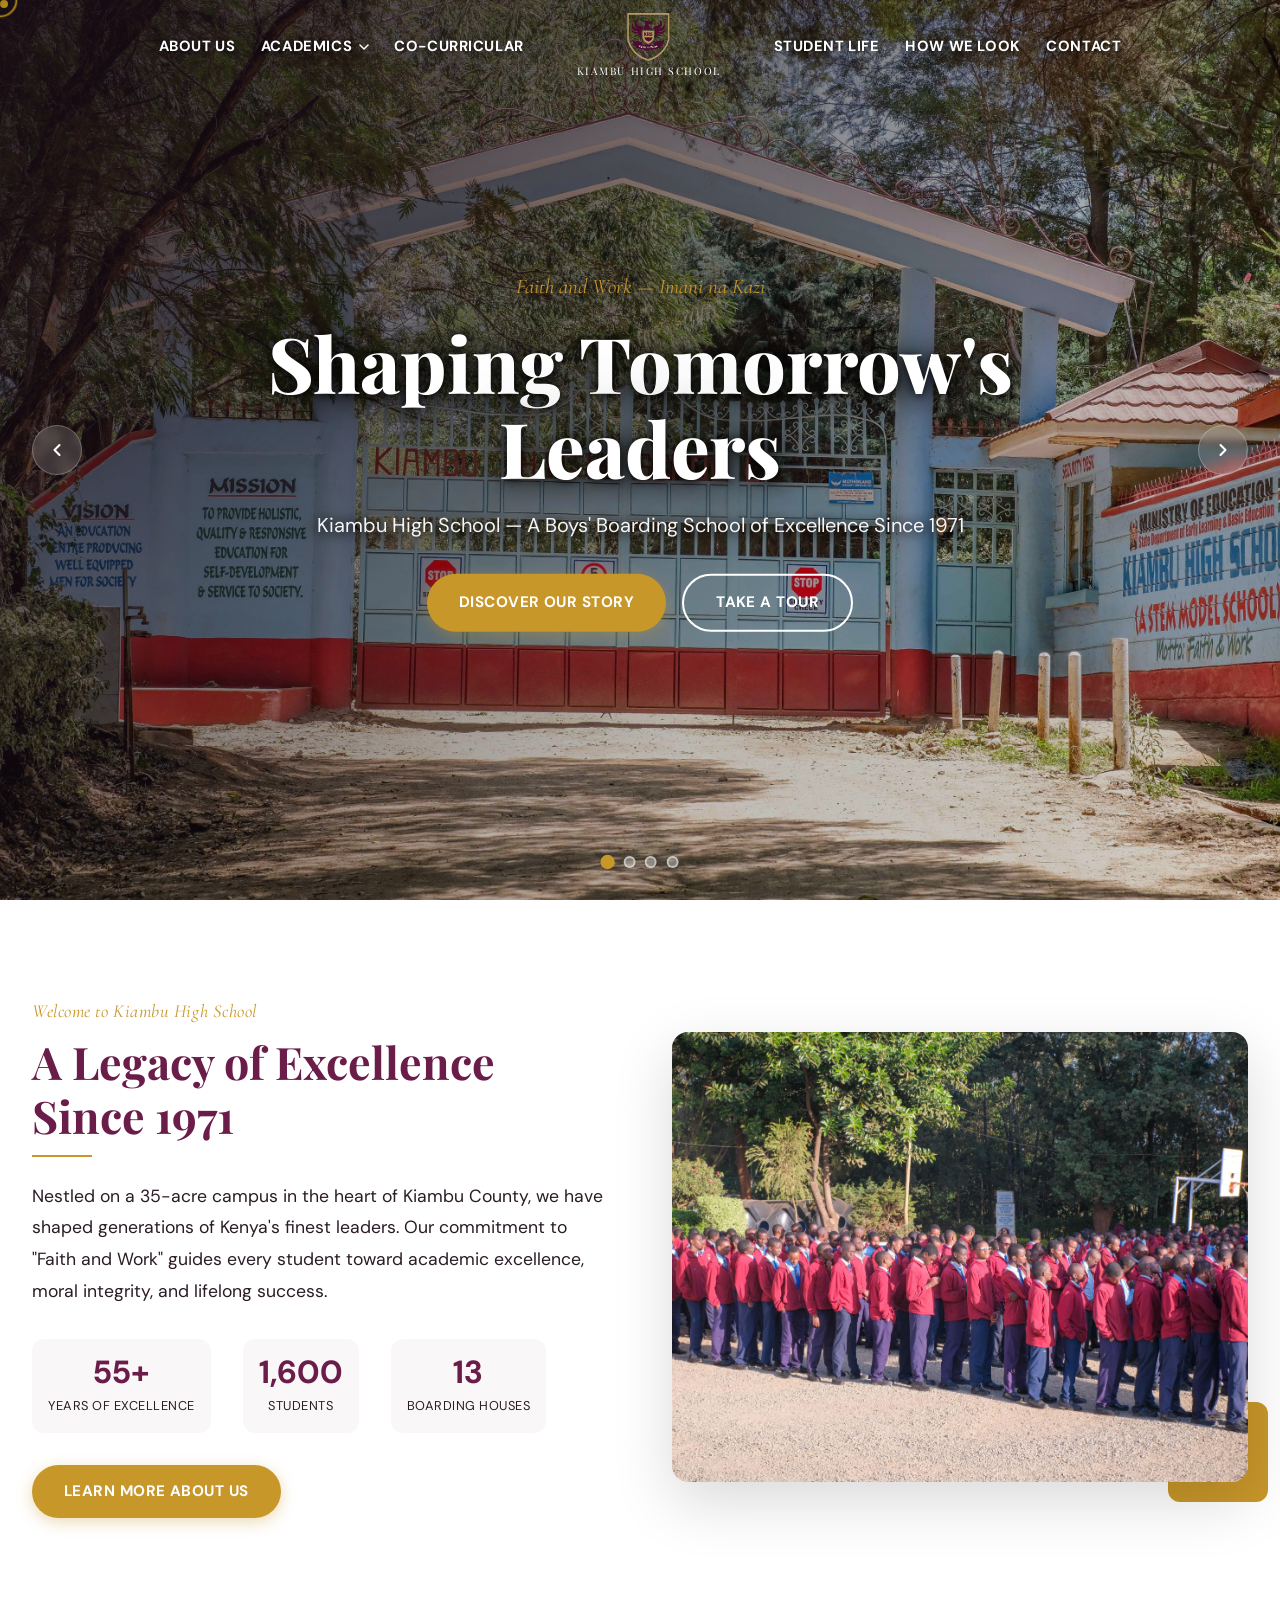
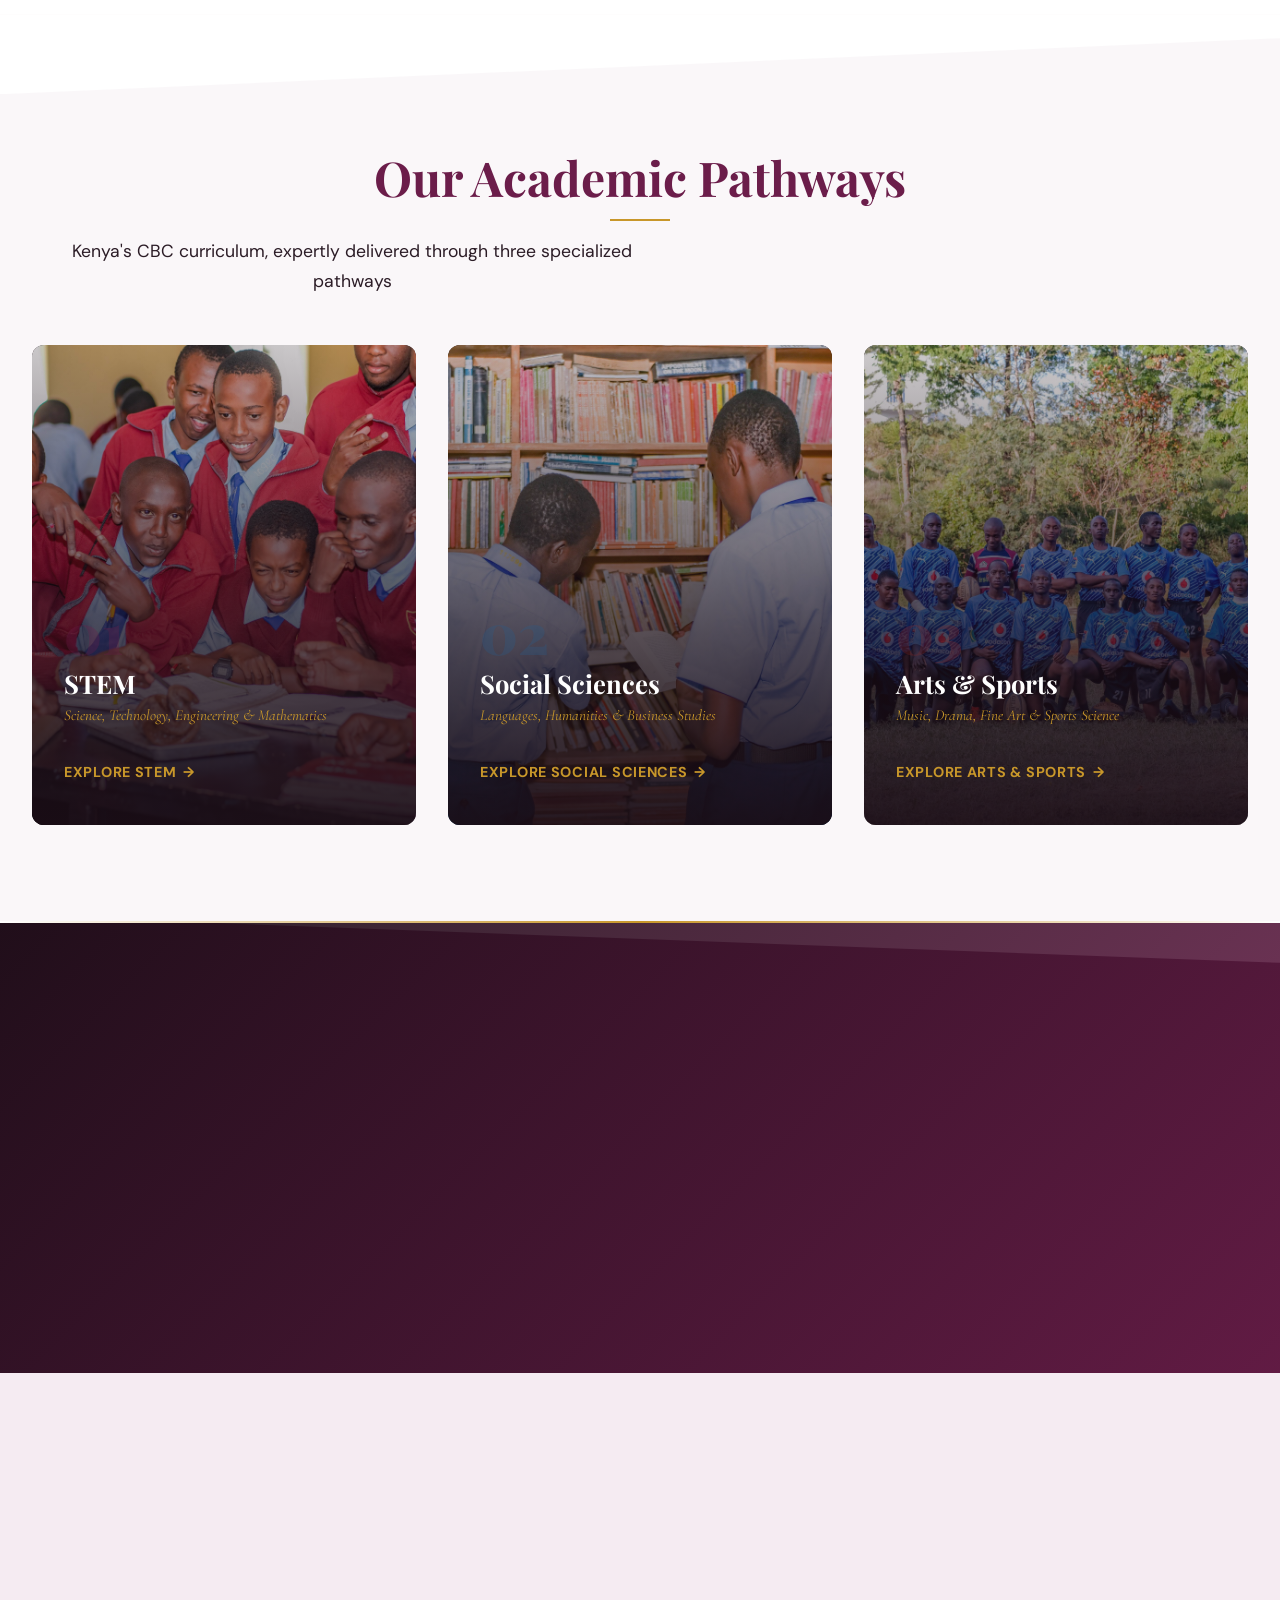
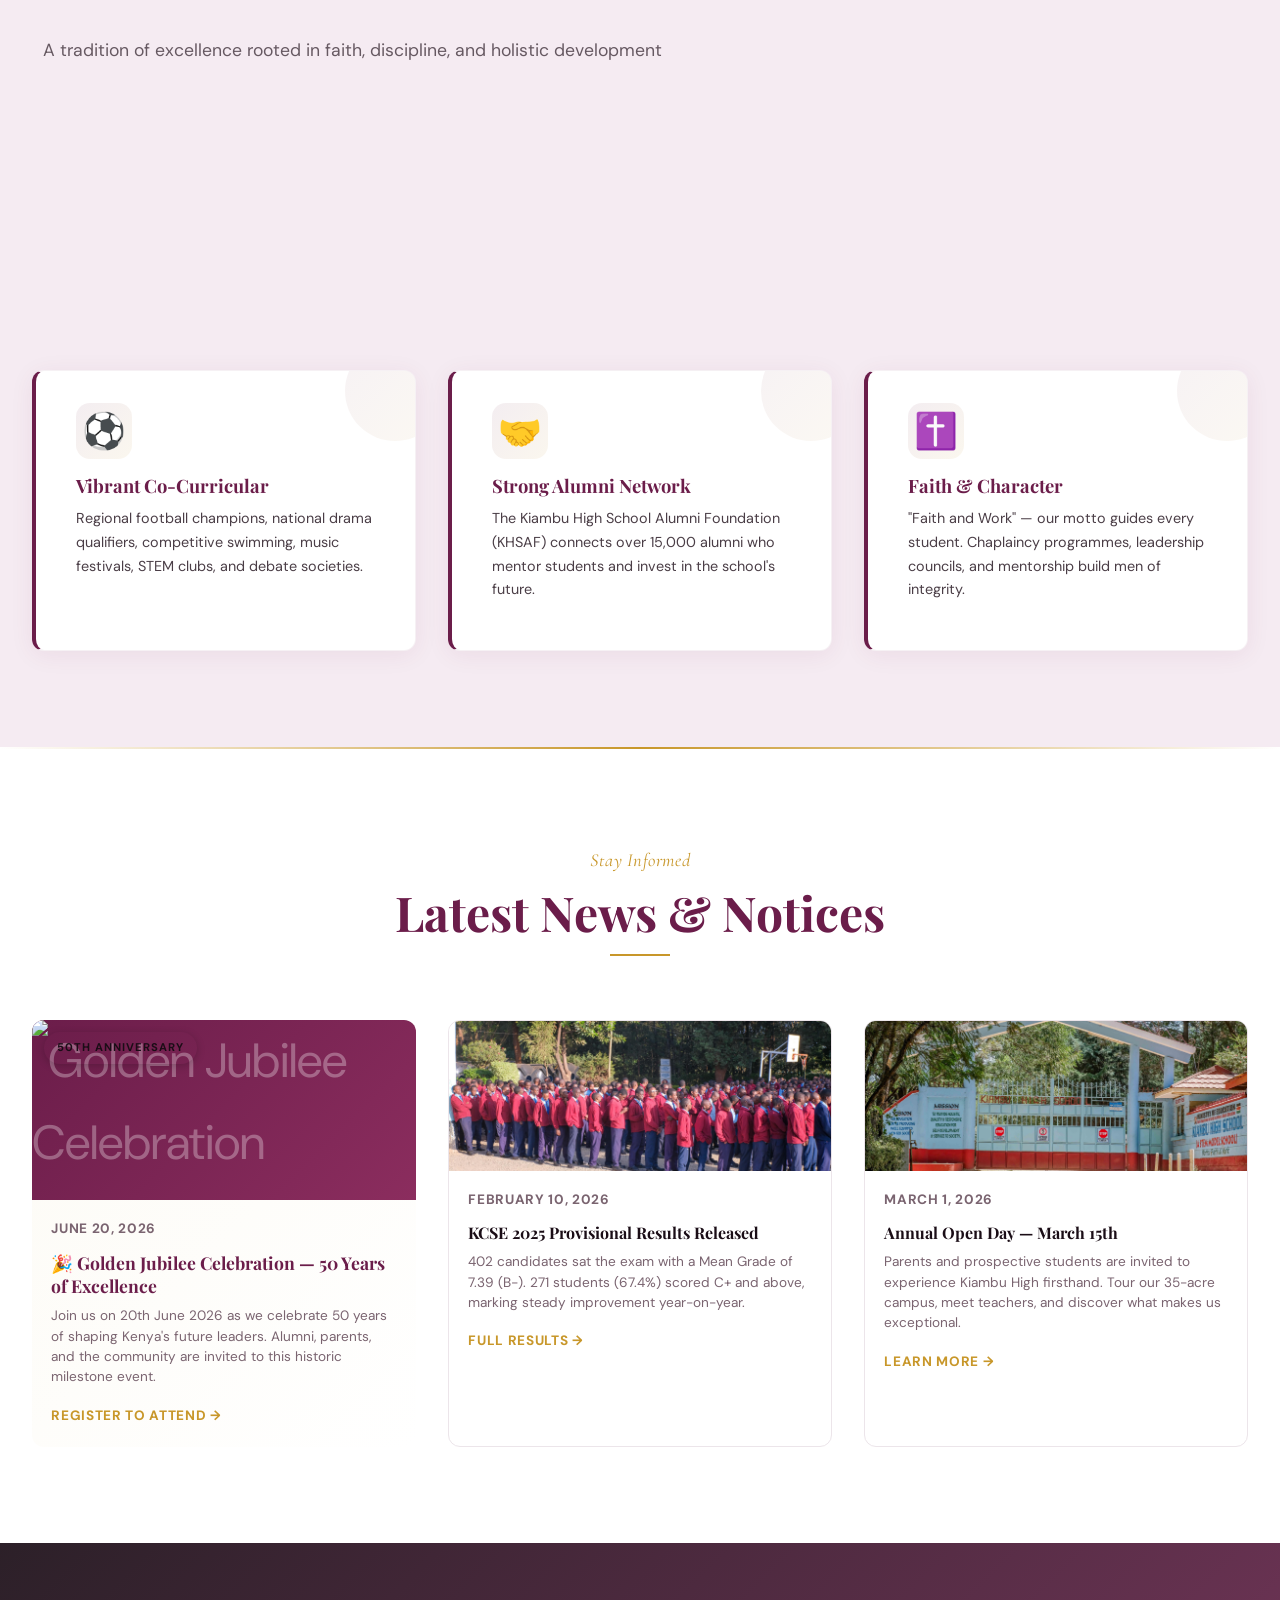
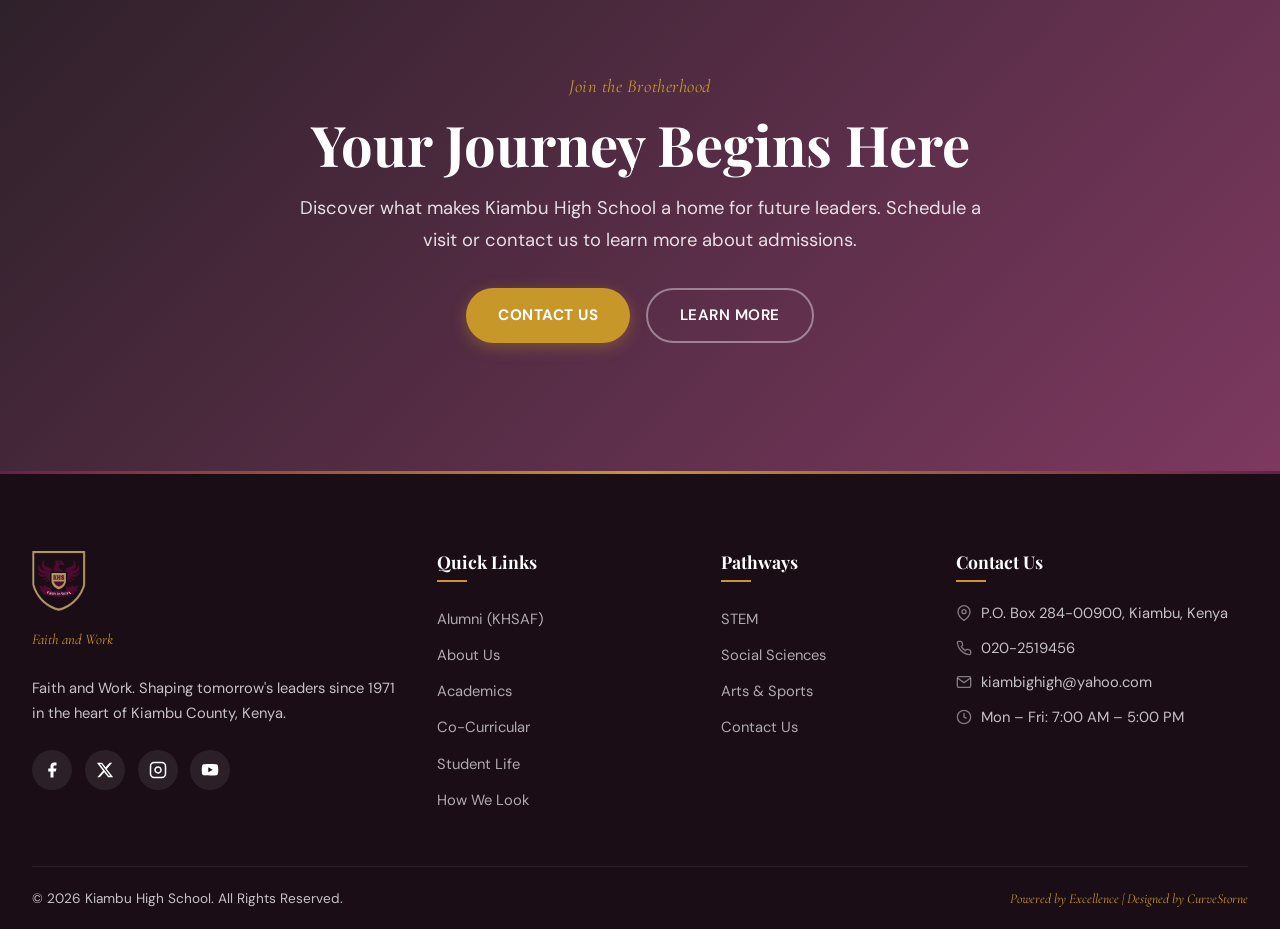
==== commit c2323c24: "Add Golden Jubilee 50th anniversary news announcement" ====
--- a/index.html
+++ b/index.html
@@ -328,7 +328,19 @@
   </div>
   <div class="container">
     <div class="news-grid">
-      <div class="news-card reveal">
+      <div class="news-card news-card--featured reveal">
+        <div class="news-card-img">
+          <img src="images/gallery/school life/KHSGate5.jpg" alt="Golden Jubilee Celebration" loading="lazy">
+          <span class="news-badge">50th Anniversary</span>
+        </div>
+        <div class="news-card-body">
+          <p class="news-card-date">June 20, 2026</p>
+          <h4>🎉 Golden Jubilee Celebration — 50 Years of Excellence</h4>
+          <p>Join us on 20th June 2026 as we celebrate 50 years of shaping Kenya's future leaders. Alumni, parents, and the community are invited to this historic milestone event.</p>
+          <a href="/contact" class="news-card-link">Register to Attend →</a>
+        </div>
+      </div>
+      <div class="news-card reveal reveal-delay-1">
         <div class="news-card-img">
           <img src="images/gallery/academics/ASSEMBLY.jpg" alt="KCSE 2025 Results" loading="lazy">
         </div>
@@ -339,7 +351,7 @@
           <a href="/academics" class="news-card-link">Full Results →</a>
         </div>
       </div>
-      <div class="news-card reveal reveal-delay-1">
+      <div class="news-card reveal reveal-delay-2">
         <div class="news-card-img">
           <img src="images/carousel/GATE_.jpg" alt="Open Day 2026" loading="lazy">
         </div>
@@ -348,17 +360,6 @@
           <h4>Annual Open Day — March 15th</h4>
           <p>Parents and prospective students are invited to experience Kiambu High firsthand. Tour our 35-acre campus, meet teachers, and discover what makes us exceptional.</p>
           <a href="/about" class="news-card-link">Learn More →</a>
-        </div>
-      </div>
-      <div class="news-card reveal reveal-delay-2">
-        <div class="news-card-img">
-          <img src="images/gallery/sports/SWIMMING POOL.jpg" alt="Swimming Pool" loading="lazy">
-        </div>
-        <div class="news-card-body">
-          <p class="news-card-date">January 20, 2026</p>
-          <h4>Semi-Olympic Swimming Pool Upgraded</h4>
-          <p>Our semi-Olympic swimming pool, launched in 2018, now features modern timing systems and enhanced training facilities for competitive swimming.</p>
-          <a href="/cocurricular" class="news-card-link">Read More →</a>
         </div>
       </div>
     </div>
--- a/styles/main.css
+++ b/styles/main.css
@@ -1975,6 +1975,37 @@
 
 .news-card-link:hover { gap: 0.7rem; }
 
+/* Featured News Card */
+.news-card--featured {
+  border: 2px solid var(--gold);
+  background: linear-gradient(135deg, rgba(212, 175, 55, 0.05) 0%, rgba(255, 255, 255, 1) 100%);
+}
+
+.news-card--featured .news-card-img {
+  height: 180px;
+}
+
+.news-card--featured h4 {
+  font-size: 1.1rem;
+  color: var(--primary);
+}
+
+.news-badge {
+  position: absolute;
+  top: 12px;
+  left: 12px;
+  background: linear-gradient(135deg, var(--gold) 0%, #c9a227 100%);
+  color: var(--dark);
+  font-size: 0.7rem;
+  font-weight: 700;
+  text-transform: uppercase;
+  letter-spacing: 1px;
+  padding: 0.4rem 0.8rem;
+  border-radius: 50px;
+  box-shadow: 0 2px 8px rgba(0, 0, 0, 0.2);
+  z-index: 2;
+}
+
 /* ============================================
    13b. FINAL CTA SECTION
    ============================================ */
@@ -4319,8 +4350,7 @@
 
 /* Enhanced scroll reveal animations with fade in/out */
 .timeline-reveal {
-  --reveal-opacity: 0;
-  opacity: var(--reveal-opacity);
+  opacity: 1;
   transition: all 0.6s cubic-bezier(0.4, 0, 0.2, 1);
   will-change: opacity, transform;
 }
@@ -4330,11 +4360,11 @@
 }
 
 .timeline-item--left.timeline-reveal {
-  transform: translateX(-40px) scale(0.95);
+  transform: translateX(0) scale(1);
 }
 
 .timeline-item--right.timeline-reveal {
-  transform: translateX(40px) scale(0.95);
+  transform: translateX(0) scale(1);
 }
 
 .timeline-item--left.timeline-reveal.is-visible,
@@ -4344,7 +4374,7 @@
 
 /* Timeline dot animation for reveal */
 .timeline-reveal .timeline-dot {
-  transform: scale(0);
+  transform: scale(1);
   transition: transform 0.4s cubic-bezier(0.34, 1.56, 0.64, 1) 0.2s;
 }
 
@@ -6142,13 +6172,17 @@
   grid-template-columns: repeat(2, 1fr);
   gap: 2rem;
   margin-top: 2rem;
+  max-width: 1200px;
+  margin-left: auto;
+  margin-right: auto;
 }
 
 .deputy-card {
   position: relative;
   border-radius: var(--radius);
   overflow: hidden;
-  height: 520px;
+  aspect-ratio: 4 / 3;
+  max-height: 420px;
   cursor: default;
   box-shadow: 0 8px 32px rgba(107, 29, 74, 0.1);
   transition: transform 0.4s ease, box-shadow 0.4s ease;
@@ -6204,6 +6238,14 @@
   margin: 0;
   border-left: 3px solid var(--secondary);
   padding-left: 1rem;
+}
+
+.deputy-bio {
+  font-size: 0.75rem;
+  color: var(--gold);
+  font-weight: 500;
+  margin-bottom: 0.75rem;
+  letter-spacing: 0.5px;
 }
 
 /* ============================================
@@ -6520,7 +6562,924 @@
 }
 
 /* ============================================
-   22. RESPONSIVE
+   22. STUDENT LIFE PAGE - MODERN REDESIGN
+   ============================================ */
+
+/* Full-Screen Hero */
+.studentlife-hero {
+  position: relative;
+  min-height: 100vh;
+  display: flex;
+  flex-direction: column;
+  justify-content: center;
+  align-items: center;
+  text-align: center;
+  overflow: hidden;
+}
+
+.studentlife-hero-bg {
+  position: absolute;
+  inset: 0;
+  background-size: cover;
+  background-position: center;
+  transform: scale(1.05);
+  animation: heroZoom 20s ease-in-out infinite alternate;
+}
+
+@keyframes heroZoom {
+  0% { transform: scale(1.05); }
+  100% { transform: scale(1.15); }
+}
+
+.studentlife-hero-overlay {
+  position: absolute;
+  inset: 0;
+  background: linear-gradient(180deg, rgba(26, 13, 22, 0.7) 0%, rgba(26, 13, 22, 0.85) 100%);
+}
+
+.studentlife-hero-content {
+  position: relative;
+  z-index: 2;
+  max-width: 900px;
+  padding: 0 2rem;
+  margin-bottom: 4rem;
+}
+
+.studentlife-hero-content .hero-eyebrow {
+  font-family: var(--font-sans);
+  font-size: 0.85rem;
+  font-weight: 600;
+  text-transform: uppercase;
+  letter-spacing: 3px;
+  color: var(--gold);
+  margin-bottom: 1.5rem;
+}
+
+.studentlife-hero-content h1 {
+  font-family: var(--font-serif);
+  font-size: clamp(2.5rem, 6vw, 4.5rem);
+  font-weight: 700;
+  color: #fff;
+  line-height: 1.1;
+  margin-bottom: 1.5rem;
+}
+
+.studentlife-hero-content .hero-description {
+  font-size: clamp(1rem, 2vw, 1.25rem);
+  color: rgba(255, 255, 255, 0.85);
+  max-width: 700px;
+  margin: 0 auto 2rem;
+  line-height: 1.7;
+}
+
+.hero-actions {
+  display: flex;
+  gap: 1rem;
+  justify-content: center;
+  flex-wrap: wrap;
+}
+
+.btn-outline-light {
+  border: 2px solid rgba(255, 255, 255, 0.4);
+  color: #fff;
+  padding: 0.8rem 2rem;
+  border-radius: 50px;
+  font-weight: 600;
+  transition: all 0.3s ease;
+  background: transparent;
+  text-decoration: none;
+}
+
+.btn-outline-light:hover {
+  border-color: #fff;
+  background: rgba(255, 255, 255, 0.1);
+}
+
+.studentlife-hero-stats {
+  position: absolute;
+  bottom: 8rem;
+  left: 50%;
+  transform: translateX(-50%);
+  display: flex;
+  gap: 4rem;
+  z-index: 2;
+}
+
+.hero-stat-item {
+  text-align: center;
+}
+
+.hero-stat-item .stat-number {
+  display: block;
+  font-family: var(--font-serif);
+  font-size: 2.5rem;
+  font-weight: 700;
+  color: var(--gold);
+}
+
+.hero-stat-item .stat-label {
+  font-size: 0.85rem;
+  color: rgba(255, 255, 255, 0.7);
+  text-transform: uppercase;
+  letter-spacing: 1px;
+}
+
+.scroll-indicator {
+  position: absolute;
+  bottom: 2rem;
+  left: 50%;
+  transform: translateX(-50%);
+  display: flex;
+  flex-direction: column;
+  align-items: center;
+  gap: 0.5rem;
+  color: rgba(255, 255, 255, 0.6);
+  font-size: 0.75rem;
+  text-transform: uppercase;
+  letter-spacing: 2px;
+  z-index: 2;
+  animation: bounce 2s infinite;
+}
+
+@keyframes bounce {
+  0%, 100% { transform: translateX(-50%) translateY(0); }
+  50% { transform: translateX(-50%) translateY(10px); }
+}
+
+/* Campus Overview */
+.campus-overview-grid {
+  display: grid;
+  grid-template-columns: 1fr 1fr;
+  gap: 4rem;
+  align-items: center;
+}
+
+.campus-overview-content .lead-text {
+  font-size: 1.15rem;
+  color: var(--text-light);
+  margin-bottom: 2rem;
+  line-height: 1.8;
+}
+
+.campus-features {
+  display: flex;
+  flex-direction: column;
+  gap: 1.5rem;
+}
+
+.campus-feature {
+  display: flex;
+  gap: 1rem;
+  align-items: flex-start;
+}
+
+.campus-feature .feature-icon {
+  width: 48px;
+  height: 48px;
+  background: linear-gradient(135deg, var(--primary) 0%, var(--primary-dark) 100%);
+  border-radius: 12px;
+  display: flex;
+  align-items: center;
+  justify-content: center;
+  flex-shrink: 0;
+}
+
+.campus-feature .feature-icon svg {
+  width: 24px;
+  height: 24px;
+  stroke: #fff;
+}
+
+.campus-feature .feature-text h4 {
+  font-size: 1rem;
+  font-weight: 600;
+  color: var(--dark);
+  margin-bottom: 0.25rem;
+}
+
+.campus-feature .feature-text p {
+  font-size: 0.9rem;
+  color: var(--text-light);
+  margin: 0;
+}
+
+.campus-overview-images .image-stack {
+  position: relative;
+  padding: 2rem;
+}
+
+.image-stack .stack-img-1 {
+  width: 100%;
+  border-radius: var(--radius);
+  box-shadow: var(--shadow-lg);
+}
+
+.image-stack .stack-img-2 {
+  position: absolute;
+  bottom: 0;
+  right: 0;
+  width: 60%;
+  border-radius: var(--radius);
+  box-shadow: var(--shadow-lg);
+  border: 4px solid #fff;
+}
+
+.image-stack .image-accent {
+  position: absolute;
+  top: 0;
+  left: 0;
+  width: 100px;
+  height: 100px;
+  background: var(--gold);
+  opacity: 0.3;
+  border-radius: var(--radius);
+  z-index: -1;
+}
+
+/* Daily Life Timeline */
+.daily-life {
+  background: var(--dark);
+  color: #fff;
+}
+
+.daily-life .section-label {
+  color: var(--gold);
+}
+
+.daily-life .section-title {
+  color: #fff;
+}
+
+.daily-life .section-subtitle {
+  color: rgba(255, 255, 255, 0.7);
+}
+
+.daily-life .timeline-wrapper {
+  overflow-x: auto;
+  padding: 2rem 0;
+  margin-top: 2rem;
+}
+
+.daily-life .timeline {
+  display: flex;
+  gap: 0;
+  min-width: max-content;
+  position: relative;
+}
+
+.daily-life .timeline::before {
+  content: '';
+  position: absolute;
+  top: 50%;
+  left: 0;
+  right: 0;
+  height: 2px;
+  background: linear-gradient(90deg, var(--gold) 0%, rgba(212, 175, 55, 0.3) 100%);
+  transform: translateY(-50%);
+}
+
+.daily-life .timeline-item {
+  display: flex;
+  flex-direction: column;
+  align-items: center;
+  position: relative;
+  min-width: 140px;
+}
+
+.daily-life .timeline-item::before {
+  content: '';
+  width: 16px;
+  height: 16px;
+  background: var(--gold);
+  border-radius: 50%;
+  position: absolute;
+  top: 50%;
+  transform: translateY(-50%);
+  z-index: 2;
+  box-shadow: 0 0 0 4px rgba(212, 175, 55, 0.3);
+}
+
+.daily-life .timeline-time {
+  font-family: var(--font-sans);
+  font-size: 0.8rem;
+  font-weight: 700;
+  color: var(--gold);
+  margin-bottom: 2rem;
+  background: var(--dark);
+  padding: 0.25rem 0.5rem;
+  border-radius: 4px;
+}
+
+.daily-life .timeline-content {
+  text-align: center;
+  margin-top: 2rem;
+  padding: 0 0.5rem;
+}
+
+.daily-life .timeline-content h4 {
+  font-size: 0.85rem;
+  font-weight: 600;
+  color: #fff;
+  margin-bottom: 0.25rem;
+}
+
+.daily-life .timeline-content p {
+  font-size: 0.75rem;
+  color: rgba(255, 255, 255, 0.6);
+  margin: 0;
+}
+
+/* Boarding Houses */
+.houses-grid {
+  display: grid;
+  grid-template-columns: repeat(auto-fill, minmax(180px, 1fr));
+  gap: 1.5rem;
+  margin-top: 3rem;
+}
+
+.house-card {
+  background: #fff;
+  border-radius: var(--radius);
+  padding: 1.5rem;
+  text-align: center;
+  transition: all 0.3s ease;
+  border: 1px solid rgba(0, 0, 0, 0.08);
+}
+
+.house-card:hover {
+  transform: translateY(-5px);
+  box-shadow: var(--shadow-lg);
+}
+
+.house-card .house-icon {
+  font-size: 2rem;
+  margin-bottom: 0.75rem;
+}
+
+.house-card h4 {
+  font-size: 1rem;
+  font-weight: 600;
+  color: var(--dark);
+  margin-bottom: 0.25rem;
+}
+
+.house-card .house-type {
+  font-size: 0.75rem;
+  color: var(--text-light);
+  text-transform: uppercase;
+  letter-spacing: 1px;
+}
+
+.house-card--highlight {
+  background: linear-gradient(135deg, var(--primary) 0%, var(--primary-dark) 100%);
+  grid-column: span 2;
+}
+
+.house-card--highlight h4,
+.house-card--highlight .house-type {
+  color: #fff;
+}
+
+.houses-info {
+  margin-top: 2rem;
+  color: var(--text-light);
+  font-size: 0.95rem;
+}
+
+/* Facilities Grid */
+.facilities-grid {
+  display: grid;
+  grid-template-columns: repeat(4, 1fr);
+  gap: 1.5rem;
+  margin-top: 3rem;
+}
+
+.facility-card {
+  background: #fff;
+  border-radius: var(--radius);
+  padding: 2rem;
+  text-align: center;
+  transition: all 0.3s ease;
+  border: 1px solid rgba(0, 0, 0, 0.08);
+}
+
+.facility-card:hover {
+  transform: translateY(-5px);
+  box-shadow: var(--shadow-lg);
+  border-color: var(--primary);
+}
+
+.facility-icon {
+  width: 60px;
+  height: 60px;
+  background: linear-gradient(135deg, var(--primary) 0%, var(--primary-dark) 100%);
+  border-radius: 50%;
+  display: flex;
+  align-items: center;
+  justify-content: center;
+  margin: 0 auto 1rem;
+}
+
+.facility-icon svg {
+  width: 28px;
+  height: 28px;
+  stroke: #fff;
+}
+
+.facility-card h4 {
+  font-size: 1rem;
+  font-weight: 600;
+  color: var(--dark);
+  margin-bottom: 0.5rem;
+}
+
+.facility-card p {
+  font-size: 0.85rem;
+  color: var(--text-light);
+  margin: 0;
+  line-height: 1.6;
+}
+
+/* Leadership Message */
+.leadership-grid {
+  max-width: 1000px;
+  margin: 0 auto;
+}
+
+.leadership-card {
+  display: grid;
+  grid-template-columns: 400px 1fr;
+  gap: 3rem;
+  align-items: center;
+  background: #fff;
+  border-radius: var(--radius-lg);
+  overflow: hidden;
+  box-shadow: var(--shadow-lg);
+}
+
+.leadership-image {
+  position: relative;
+}
+
+.leadership-image img {
+  width: 100%;
+  height: 100%;
+  object-fit: cover;
+}
+
+.leadership-accent {
+  position: absolute;
+  bottom: -20px;
+  right: -20px;
+  width: 100px;
+  height: 100px;
+  background: var(--gold);
+  opacity: 0.5;
+  border-radius: var(--radius);
+}
+
+.leadership-content {
+  padding: 3rem;
+}
+
+.leadership-content h3 {
+  font-size: 1.75rem;
+  color: var(--dark);
+  margin-bottom: 1rem;
+}
+
+.leadership-content blockquote {
+  font-family: var(--font-alt);
+  font-size: 1.1rem;
+  font-style: italic;
+  color: var(--text-light);
+  line-height: 1.8;
+  margin: 0 0 1.5rem;
+  padding-left: 1.5rem;
+  border-left: 3px solid var(--gold);
+}
+
+.leadership-name strong {
+  display: block;
+  font-size: 1.1rem;
+  color: var(--dark);
+}
+
+.leadership-name span {
+  font-size: 0.9rem;
+  color: var(--primary);
+}
+
+/* Wellness Section */
+.wellness-grid {
+  display: grid;
+  grid-template-columns: 1fr 400px;
+  gap: 4rem;
+  align-items: center;
+}
+
+.wellness-content .lead-text {
+  font-size: 1.1rem;
+  color: var(--text-light);
+  margin-bottom: 2rem;
+  line-height: 1.8;
+}
+
+.wellness-services {
+  display: grid;
+  grid-template-columns: 1fr 1fr;
+  gap: 1.5rem;
+}
+
+.wellness-item {
+  display: flex;
+  gap: 1rem;
+  align-items: flex-start;
+}
+
+.wellness-item .wellness-icon {
+  font-size: 1.5rem;
+  flex-shrink: 0;
+}
+
+.wellness-item h4 {
+  font-size: 0.95rem;
+  font-weight: 600;
+  color: var(--dark);
+  margin-bottom: 0.25rem;
+}
+
+.wellness-item p {
+  font-size: 0.85rem;
+  color: var(--text-light);
+  margin: 0;
+}
+
+.wellness-profile {
+  position: relative;
+}
+
+.wellness-profile img {
+  width: 100%;
+  border-radius: var(--radius-lg);
+  box-shadow: var(--shadow-lg);
+}
+
+.wellness-profile-info {
+  position: absolute;
+  bottom: -30px;
+  left: 20px;
+  right: 20px;
+  background: #fff;
+  padding: 1.5rem;
+  border-radius: var(--radius);
+  box-shadow: var(--shadow-lg);
+}
+
+.wellness-profile-info h4 {
+  font-size: 1.1rem;
+  color: var(--dark);
+  margin-bottom: 0.25rem;
+}
+
+.wellness-profile-info span {
+  display: block;
+  font-size: 0.85rem;
+  color: var(--primary);
+  margin-bottom: 0.5rem;
+}
+
+.wellness-profile-info p {
+  font-size: 0.85rem;
+  color: var(--text-light);
+  font-style: italic;
+  margin: 0;
+}
+
+/* Student Leadership Modern */
+.student-leadership-modern {
+  background: linear-gradient(180deg, #fff 0%, #f8f6f4 100%);
+}
+
+.captains-showcase {
+  display: grid;
+  grid-template-columns: repeat(2, 1fr);
+  gap: 3rem;
+  margin-top: 3rem;
+  margin-bottom: 4rem;
+}
+
+.captain-card {
+  display: grid;
+  grid-template-columns: 200px 1fr;
+  gap: 2rem;
+  background: #fff;
+  border-radius: var(--radius-lg);
+  overflow: hidden;
+  box-shadow: var(--shadow);
+  align-items: center;
+}
+
+.captain-image img {
+  width: 100%;
+  height: 250px;
+  object-fit: cover;
+}
+
+.captain-info {
+  padding: 1.5rem;
+}
+
+.captain-badge {
+  display: inline-block;
+  background: linear-gradient(135deg, var(--gold) 0%, #c9a227 100%);
+  color: var(--dark);
+  font-size: 0.7rem;
+  font-weight: 700;
+  text-transform: uppercase;
+  letter-spacing: 1px;
+  padding: 0.4rem 1rem;
+  border-radius: 50px;
+  margin-bottom: 0.75rem;
+}
+
+.captain-info h3 {
+  font-size: 1.3rem;
+  color: var(--dark);
+  margin-bottom: 0.5rem;
+}
+
+.captain-quote {
+  font-size: 0.9rem;
+  color: var(--text-light);
+  font-style: italic;
+  line-height: 1.6;
+  margin: 0;
+}
+
+.prefects-section {
+  text-align: center;
+}
+
+.prefects-title {
+  font-size: 1.5rem;
+  color: var(--dark);
+  margin-bottom: 2rem;
+}
+
+.prefects-modern-grid {
+  display: grid;
+  grid-template-columns: repeat(4, 1fr);
+  gap: 2rem;
+}
+
+.prefect-modern-card {
+  background: #fff;
+  border-radius: var(--radius);
+  padding: 1.5rem;
+  text-align: center;
+  transition: all 0.3s ease;
+  border: 1px solid rgba(0, 0, 0, 0.08);
+}
+
+.prefect-modern-card:hover {
+  transform: translateY(-5px);
+  box-shadow: var(--shadow-lg);
+}
+
+.prefect-avatar {
+  width: 80px;
+  height: 80px;
+  margin: 0 auto 1rem;
+  border-radius: 50%;
+  overflow: hidden;
+  border: 3px solid var(--gold);
+}
+
+.prefect-avatar img {
+  width: 100%;
+  height: 100%;
+  object-fit: cover;
+}
+
+.prefect-modern-card h4 {
+  font-size: 0.95rem;
+  color: var(--dark);
+  margin-bottom: 0.25rem;
+}
+
+.prefect-role {
+  font-size: 0.8rem;
+  color: var(--primary);
+  font-weight: 500;
+}
+
+/* Student Voices */
+.student-voices {
+  background: var(--dark);
+}
+
+.student-voices .section-label {
+  color: var(--gold);
+}
+
+.student-voices .section-title {
+  color: #fff;
+}
+
+.voices-grid {
+  display: grid;
+  grid-template-columns: repeat(3, 1fr);
+  gap: 2rem;
+  margin-top: 3rem;
+}
+
+.voice-card {
+  background: rgba(255, 255, 255, 0.05);
+  border-radius: var(--radius);
+  padding: 2rem;
+  border: 1px solid rgba(255, 255, 255, 0.1);
+}
+
+.voice-content {
+  margin-bottom: 1.5rem;
+}
+
+.quote-icon {
+  font-family: Georgia, serif;
+  font-size: 4rem;
+  line-height: 1;
+  color: var(--gold);
+  opacity: 0.5;
+  margin-bottom: -1.5rem;
+}
+
+.voice-content p {
+  font-size: 0.95rem;
+  color: rgba(255, 255, 255, 0.85);
+  line-height: 1.7;
+  font-style: italic;
+}
+
+.voice-author {
+  display: flex;
+  gap: 1rem;
+  align-items: center;
+}
+
+.voice-author img {
+  width: 50px;
+  height: 50px;
+  border-radius: 50%;
+  object-fit: cover;
+}
+
+.voice-author strong {
+  display: block;
+  color: #fff;
+  font-size: 0.95rem;
+}
+
+.voice-author span {
+  font-size: 0.8rem;
+  color: rgba(255, 255, 255, 0.6);
+}
+
+/* Fees Section */
+.fees-section {
+  padding: 6rem 0;
+}
+
+.fees-card {
+  display: grid;
+  grid-template-columns: 1fr 1fr;
+  background: linear-gradient(135deg, var(--primary) 0%, var(--primary-dark) 100%);
+  border-radius: var(--radius-lg);
+  overflow: hidden;
+  box-shadow: var(--shadow-xl);
+}
+
+.fees-content {
+  padding: 4rem;
+  color: #fff;
+}
+
+.fees-content .section-label {
+  color: var(--gold);
+}
+
+.fees-content h2 {
+  font-size: 2rem;
+  color: #fff;
+  margin-bottom: 1.5rem;
+}
+
+.fees-amount {
+  display: flex;
+  align-items: baseline;
+  gap: 0.5rem;
+  margin-bottom: 1rem;
+}
+
+.fees-amount .currency {
+  font-size: 1.5rem;
+  font-weight: 600;
+}
+
+.fees-amount .amount {
+  font-family: var(--font-serif);
+  font-size: 3.5rem;
+  font-weight: 700;
+  color: var(--gold);
+}
+
+.fees-amount .period {
+  font-size: 1rem;
+  opacity: 0.8;
+}
+
+.fees-note {
+  font-size: 0.95rem;
+  opacity: 0.9;
+  margin-bottom: 1.5rem;
+  line-height: 1.6;
+}
+
+.fees-includes {
+  display: flex;
+  flex-wrap: wrap;
+  gap: 0.75rem;
+  margin-bottom: 2rem;
+}
+
+.fee-item {
+  background: rgba(255, 255, 255, 0.15);
+  padding: 0.5rem 1rem;
+  border-radius: 50px;
+  font-size: 0.85rem;
+}
+
+.fees-image {
+  position: relative;
+}
+
+.fees-image img {
+  width: 100%;
+  height: 100%;
+  object-fit: cover;
+}
+
+/* Application CTA */
+.application-cta {
+  position: relative;
+  padding: 6rem 0;
+  overflow: hidden;
+}
+
+.application-cta .cta-bg {
+  position: absolute;
+  inset: 0;
+  background-size: cover;
+  background-position: center;
+  background-attachment: fixed;
+}
+
+.application-cta .cta-overlay {
+  position: absolute;
+  inset: 0;
+  background: linear-gradient(135deg, rgba(107, 29, 74, 0.9) 0%, rgba(26, 13, 22, 0.95) 100%);
+}
+
+.application-cta .cta-content {
+  position: relative;
+  z-index: 2;
+  text-align: center;
+  max-width: 700px;
+  margin: 0 auto;
+}
+
+.application-cta h2 {
+  font-family: var(--font-serif);
+  font-size: clamp(2rem, 4vw, 3rem);
+  color: #fff;
+  margin-bottom: 1rem;
+}
+
+.application-cta p {
+  font-size: 1.15rem;
+  color: rgba(255, 255, 255, 0.85);
+  margin-bottom: 2rem;
+}
+
+.cta-actions {
+  display: flex;
+  gap: 1rem;
+  justify-content: center;
+  flex-wrap: wrap;
+}
+
+/* ============================================
+   23. RESPONSIVE
    ============================================ */
 @media (max-width: 1280px) {
   .nav-link { font-size: 0.92rem; padding: 0.5rem 0.8rem; }
@@ -6552,12 +7511,29 @@
   .footer-grid { grid-template-columns: 1fr 1fr; }
   .video-grid { grid-template-columns: 1fr; }
   .why-grid { grid-template-columns: repeat(2, 1fr); }
-  .deputy-card { height: 480px; }
+  .deputy-grid { max-width: 1000px; }
+  .deputy-card { max-height: 380px; }
   .pathway-detail-grid { grid-template-columns: repeat(2, 1fr); }
   .alumni-cards { grid-template-columns: 1fr; }
   .trustees-grid { grid-template-columns: repeat(2, 1fr); }
   .contact-grid { grid-template-columns: 1fr; }
   .about-logo-watermark { display: none; }
+
+  /* Student Life Page - 1024px */
+  .campus-overview-grid { grid-template-columns: 1fr; gap: 3rem; }
+  .campus-overview-images { order: -1; }
+  .facilities-grid { grid-template-columns: repeat(2, 1fr); }
+  .leadership-card { grid-template-columns: 1fr; }
+  .leadership-image { max-height: 400px; }
+  .wellness-grid { grid-template-columns: 1fr; gap: 3rem; }
+  .wellness-profile { order: -1; }
+  .captains-showcase { grid-template-columns: 1fr; gap: 2rem; }
+  .captain-card { grid-template-columns: 150px 1fr; }
+  .prefects-modern-grid { grid-template-columns: repeat(4, 1fr); }
+  .voices-grid { grid-template-columns: repeat(2, 1fr); }
+  .fees-card { grid-template-columns: 1fr; }
+  .fees-image { max-height: 300px; }
+  .studentlife-hero-stats { gap: 2rem; }
 }
 
 @media (max-width: 768px) {
@@ -6592,8 +7568,10 @@
   .gallery-item.tall { grid-row: span 1; aspect-ratio: 4/3; }
   .trustees-grid { grid-template-columns: 1fr; }
   .form-row { grid-template-columns: 1fr; }
-  .deputy-grid { grid-template-columns: 1fr; }
-  .deputy-card { height: 460px; }
+  .deputy-grid { grid-template-columns: 1fr; max-width: 680px; }
+  .deputy-card { aspect-ratio: 5 / 4; max-height: 420px; }
+  .deputy-card h4 { font-size: 1.2rem; }
+  .deputy-quote { font-size: 0.85rem; }
   .pathway-detail-grid { grid-template-columns: 1fr; }
   .pathway-filter-tabs { flex-wrap: wrap; gap: 0.5rem; }
   .principal-hero { min-height: 560px; }
@@ -6623,12 +7601,47 @@
   .vision-card-v2 { padding: 2rem 1.5rem; }
   .vision-card-v2 h3 { font-size: 1.1rem; }
   .about-vision--redesigned { padding: 4rem 0 3rem; }
+
+  /* Student Life Page - 768px */
+  .studentlife-hero { min-height: 100vh; }
+  .studentlife-hero-content h1 { font-size: 2.5rem; }
+  .studentlife-hero-stats { position: relative; bottom: auto; flex-wrap: wrap; gap: 1.5rem; justify-content: center; padding: 0 1rem; margin-top: 2rem; }
+  .hero-stat-item .stat-number { font-size: 2rem; }
+  .scroll-indicator { display: none; }
+  .campus-features { gap: 1rem; }
+  .image-stack .stack-img-2 { width: 50%; }
+  .timeline { padding-bottom: 2rem; }
+  .timeline-item { min-width: 120px; }
+  .houses-grid { grid-template-columns: repeat(2, 1fr); }
+  .house-card--highlight { grid-column: span 2; }
+  .facilities-grid { grid-template-columns: 1fr; }
+  .leadership-content { padding: 2rem; }
+  .wellness-services { grid-template-columns: 1fr; }
+  .wellness-profile-info { position: relative; bottom: auto; left: auto; right: auto; margin-top: 1rem; }
+  .captain-card { grid-template-columns: 1fr; }
+  .captain-image img { height: 200px; }
+  .prefects-modern-grid { grid-template-columns: repeat(2, 1fr); }
+  .voices-grid { grid-template-columns: 1fr; }
+  .fees-content { padding: 2.5rem; }
+  .fees-amount .amount { font-size: 2.5rem; }
+  .application-cta { padding: 4rem 0; }
 }
 
 @media (max-width: 480px) {
   .values-grid { grid-template-columns: 1fr 1fr; }
   .prefects-grid { grid-template-columns: 1fr; }
   .gallery-grid { grid-template-columns: 1fr; }
+
+  /* Student Life Page - 480px */
+  .studentlife-hero-content h1 { font-size: 2rem; }
+  .studentlife-hero-stats { gap: 1rem; }
+  .hero-stat-item .stat-number { font-size: 1.5rem; }
+  .hero-stat-item .stat-label { font-size: 0.7rem; }
+  .houses-grid { grid-template-columns: 1fr; }
+  .house-card--highlight { grid-column: span 1; }
+  .prefects-modern-grid { grid-template-columns: 1fr; }
+  .fees-content { padding: 1.5rem; }
+  .fees-includes { flex-direction: column; }
 }
 
 /* Print */
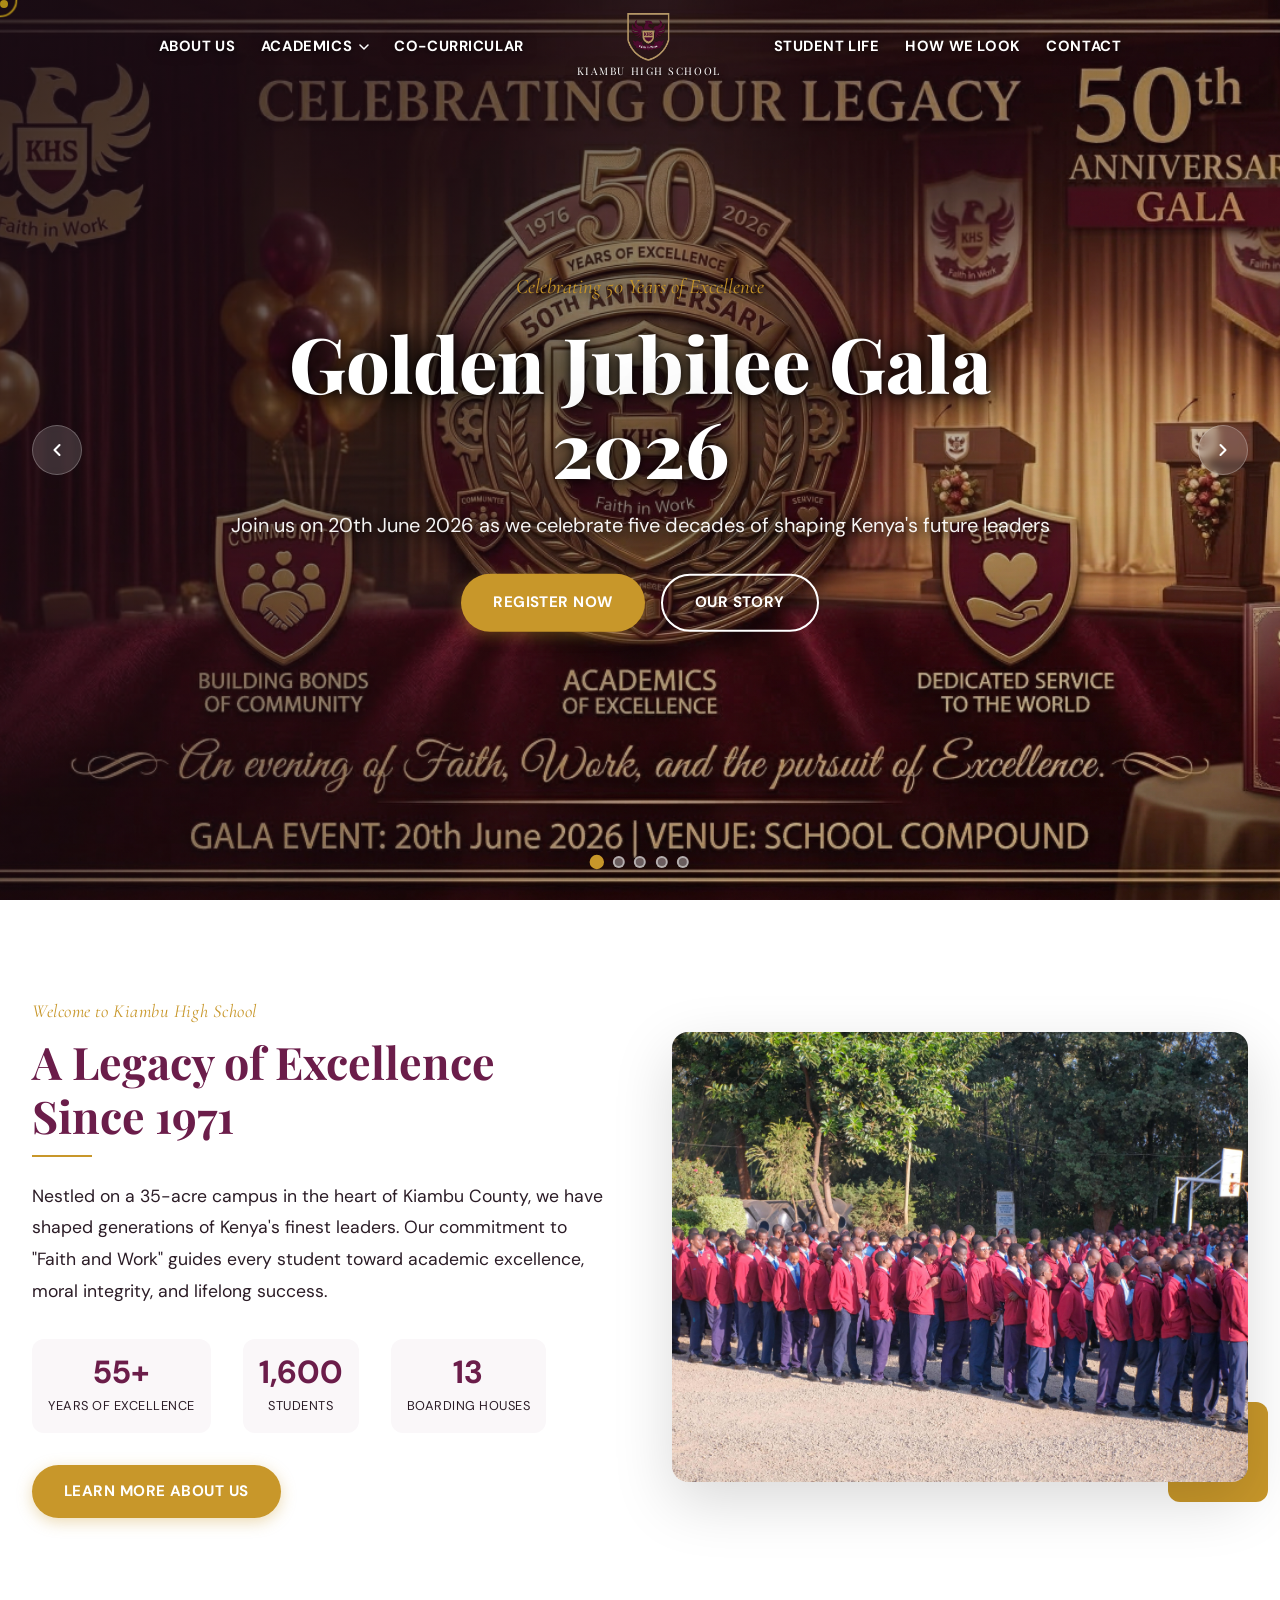
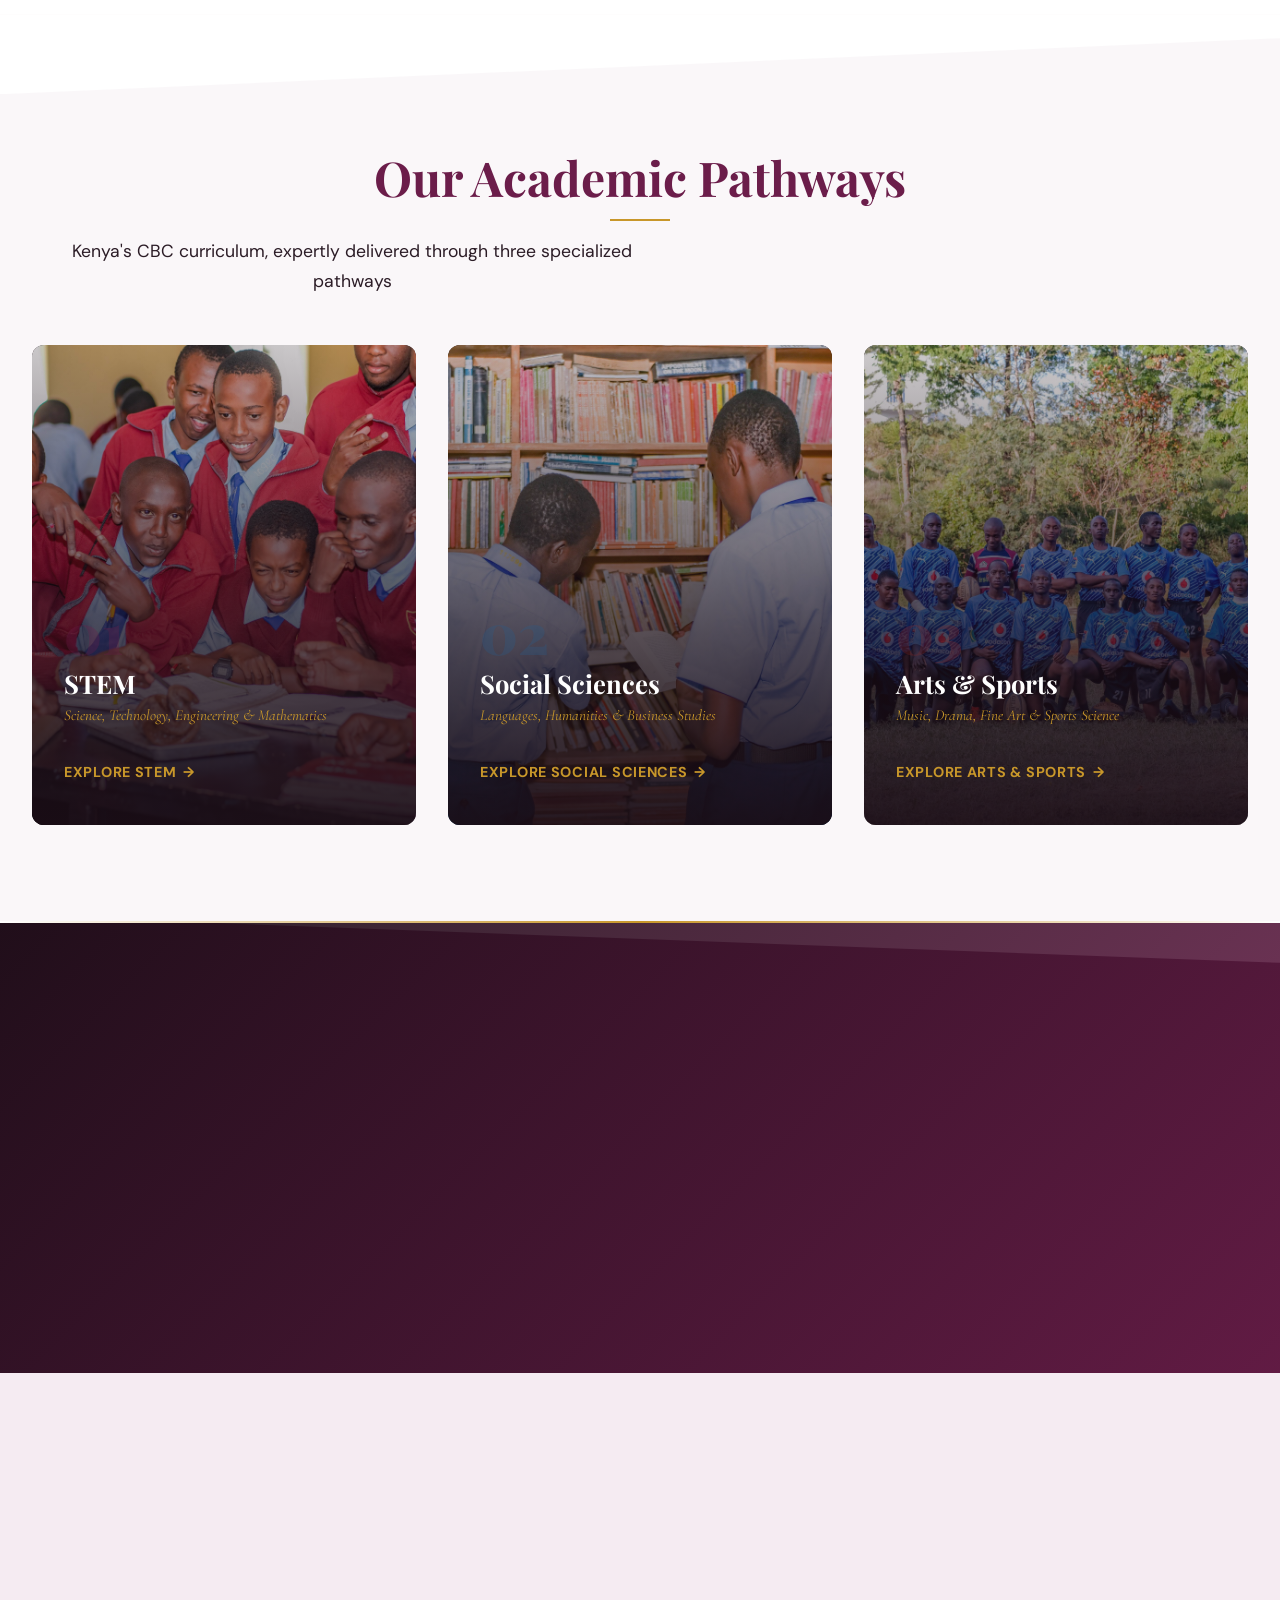
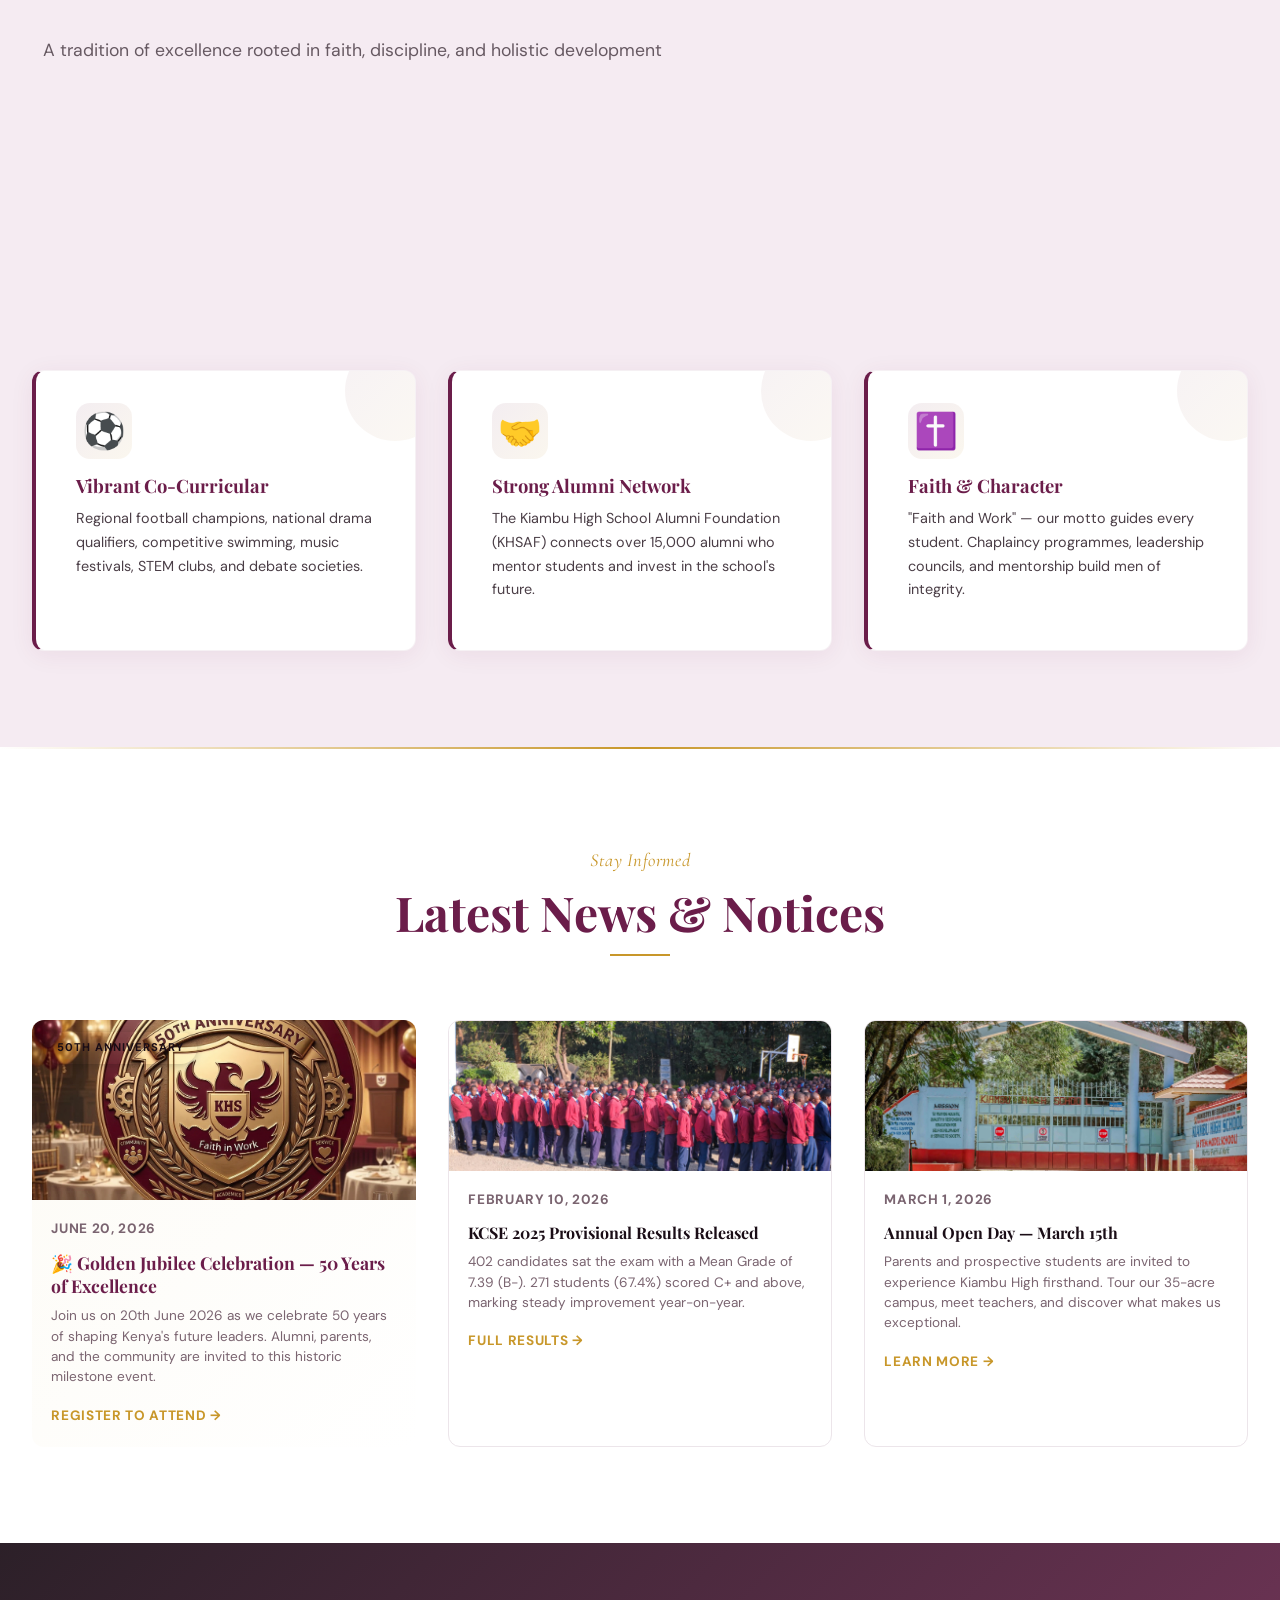
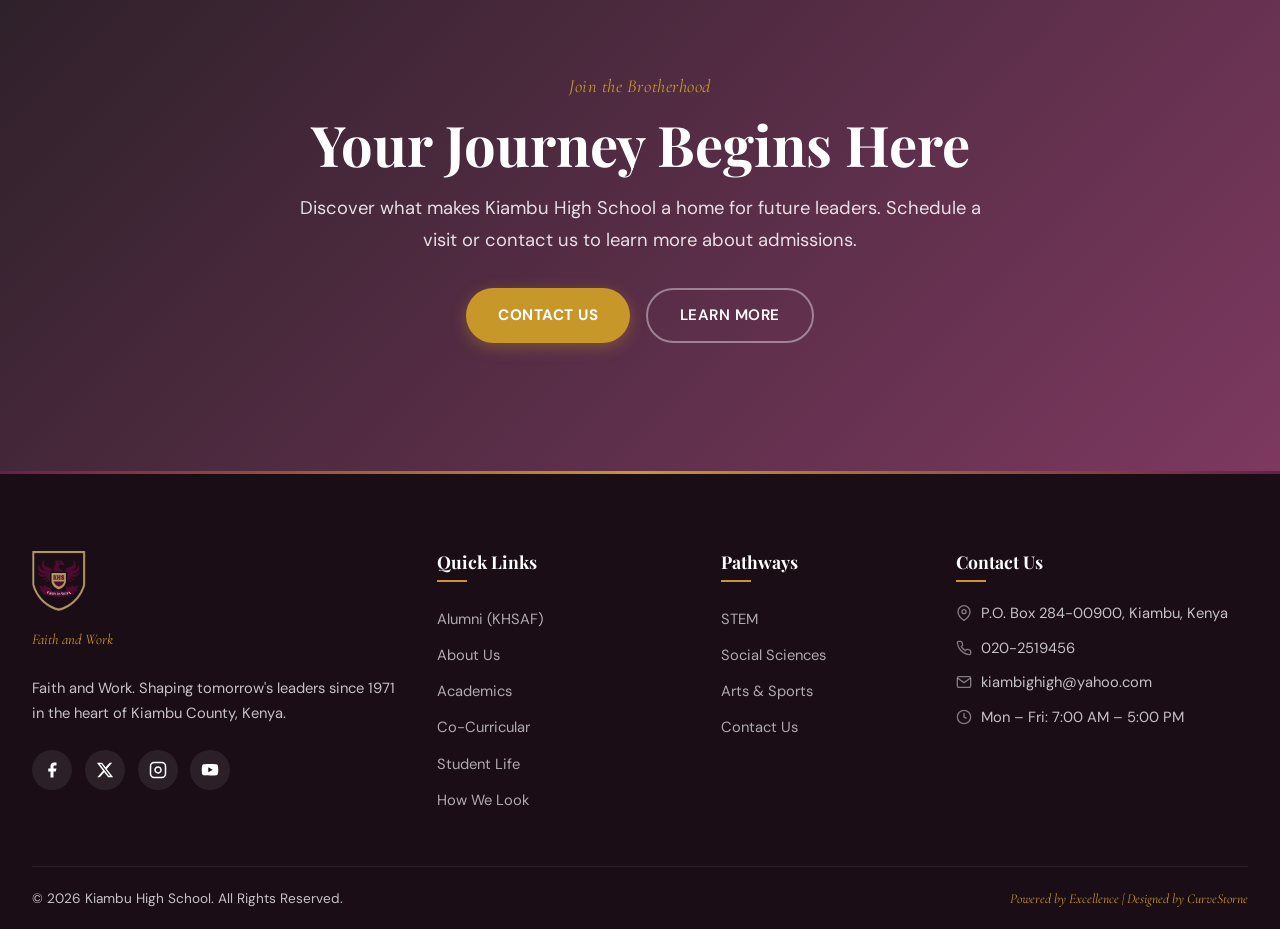
==== commit cf3837aa: "Homepage: update 50th anniversary news image, add Golden Jubilee Gala as first carousel slide" ====
--- a/index.html
+++ b/index.html
@@ -87,8 +87,23 @@
 
 <!-- Hero Carousel -->
 <section class="hero" id="heroCarousel">
-  <!-- Slide 1 -->
+  <!-- Slide 1 - 50th Anniversary Gala -->
   <div class="hero-slide active" data-slide="0">
+    <div class="hero-slide-bg" style="background-image: url('images/gallery/news/50th Gala.jpg');"></div>
+    <div class="hero-slide-overlay"></div>
+    <div class="hero-content">
+      <p class="hero-tag">Celebrating 50 Years of Excellence</p>
+      <h1 class="hero-heading">Golden Jubilee Gala 2026</h1>
+      <p class="hero-sub">Join us on 20th June 2026 as we celebrate five decades of shaping Kenya's future leaders</p>
+      <div class="hero-cta">
+        <a href="/contact" class="btn btn-gold">Register Now</a>
+        <a href="/about" class="btn btn-outline">Our Story</a>
+      </div>
+    </div>
+  </div>
+
+  <!-- Slide 2 -->
+  <div class="hero-slide" data-slide="1">
     <div class="hero-slide-bg" style="background-image: url('images/carousel/GATE_.jpg');"></div>
     <div class="hero-slide-overlay"></div>
     <div class="hero-content">
@@ -102,8 +117,8 @@
     </div>
   </div>
 
-  <!-- Slide 2 -->
-  <div class="hero-slide" data-slide="1">
+  <!-- Slide 3 -->
+  <div class="hero-slide" data-slide="2">
     <div class="hero-slide-bg" style="background-image: url('images/carousel/FORM3BIOLOGY.jpg');"></div>
     <div class="hero-slide-overlay"></div>
     <div class="hero-content">
@@ -116,8 +131,8 @@
     </div>
   </div>
 
-  <!-- Slide 3 -->
-  <div class="hero-slide" data-slide="2">
+  <!-- Slide 4 -->
+  <div class="hero-slide" data-slide="3">
     <div class="hero-slide-bg" style="background-image: url('images/carousel/RUGBY.jpg');"></div>
     <div class="hero-slide-overlay"></div>
     <div class="hero-content">
@@ -130,8 +145,8 @@
     </div>
   </div>
 
-  <!-- Slide 4 (No Image) -->
-  <div class="hero-slide hero-slide--text-only" data-slide="3">
+  <!-- Slide 5 -->
+  <div class="hero-slide hero-slide--text-only" data-slide="4">
     <div class="hero-slide-bg" style="background-image: url('images/carousel/AUDREY-4.jpg');"></div>
     <div class="hero-slide-overlay"></div>
     <div class="hero-content">
@@ -156,6 +171,7 @@
     <button class="carousel-dot" data-slide="1" aria-label="Slide 2"></button>
     <button class="carousel-dot" data-slide="2" aria-label="Slide 3"></button>
     <button class="carousel-dot" data-slide="3" aria-label="Slide 4"></button>
+    <button class="carousel-dot" data-slide="4" aria-label="Slide 5"></button>
   </div>
 </section>
 
@@ -330,7 +346,7 @@
     <div class="news-grid">
       <div class="news-card news-card--featured reveal">
         <div class="news-card-img">
-          <img src="images/gallery/school life/KHSGate5.jpg" alt="Golden Jubilee Celebration" loading="lazy">
+          <img src="images/gallery/news/50th ann.jpg" alt="Golden Jubilee Celebration" loading="lazy">
           <span class="news-badge">50th Anniversary</span>
         </div>
         <div class="news-card-body">
--- a/styles/main.css
+++ b/styles/main.css
@@ -3939,6 +3939,7 @@
   -webkit-background-clip: text;
   -webkit-text-fill-color: transparent;
   background-clip: text;
+  text-shadow: none;
 }
 
 /* Section badge */
@@ -4122,6 +4123,8 @@
   overflow: hidden;
   box-shadow: 0 20px 50px rgba(107, 29, 74, 0.12);
   border: 1px solid rgba(107, 29, 74, 0.08);
+  max-width: 400px;
+  margin: 0 auto;
 }
 
 .principal-image-frame {
@@ -5558,10 +5561,24 @@
 }
 
 .page-hero-overlay {
-  position: absolute;
-  inset: 0;
-  background: linear-gradient(135deg, rgba(107, 29, 74, 0.75), rgba(26, 13, 22, 0.65));
-  z-index: 1;
+  display: none;
+}
+
+/* Pathway hero text shadows for readability */
+.page-hero--pathway .page-hero-content {
+  text-shadow: 0 4px 20px rgba(0, 0, 0, 0.9), 0 2px 8px rgba(0, 0, 0, 0.8);
+}
+
+.page-hero--pathway .section-label {
+  text-shadow: 0 2px 10px rgba(0, 0, 0, 0.9);
+}
+
+.page-hero--pathway h1 {
+  text-shadow: 0 4px 25px rgba(0, 0, 0, 0.95), 0 2px 10px rgba(0, 0, 0, 0.8);
+}
+
+.page-hero--pathway .hero-sub {
+  text-shadow: 0 3px 15px rgba(0, 0, 0, 0.9);
 }
 
 .page-hero--pathway .page-hero-content {
@@ -5712,6 +5729,7 @@
   width: 100%;
   height: 100%;
   object-fit: cover;
+  object-position: top;
 }
 
 .hos-card h4 {
@@ -5746,63 +5764,123 @@
   margin-top: 3rem;
 }
 
+/* Redesigned Pathway Subject Cards */
 .pathway-subject-card {
-  background: var(--white);
-  border-radius: var(--radius-lg);
-  padding: 2rem;
-  box-shadow: var(--shadow-sm);
-  border: 1px solid rgba(107, 29, 74, 0.08);
-  transition: var(--transition);
+  background: linear-gradient(145deg, #ffffff 0%, #f8f9fa 100%);
+  border-radius: 20px;
+  padding: 2.5rem;
+  box-shadow: 0 10px 40px rgba(107, 29, 74, 0.08), 0 4px 12px rgba(0, 0, 0, 0.05);
+  border: none;
+  transition: all 0.4s cubic-bezier(0.4, 0, 0.2, 1);
+  position: relative;
+  overflow: hidden;
+}
+
+.pathway-subject-card::before {
+  content: '';
+  position: absolute;
+  top: 0;
+  left: 0;
+  right: 0;
+  height: 5px;
+  background: linear-gradient(90deg, var(--secondary), var(--gold), var(--secondary-light));
+  opacity: 0;
+  transition: opacity 0.3s ease;
+}
+
+.pathway-subject-card:hover::before {
+  opacity: 1;
 }
 
 .pathway-subject-card:hover {
-  box-shadow: var(--shadow-md);
-  transform: translateY(-3px);
+  box-shadow: 0 20px 60px rgba(107, 29, 74, 0.15), 0 8px 25px rgba(0, 0, 0, 0.08);
+  transform: translateY(-8px);
 }
 
 .pathway-subject-icon {
-  font-size: 2.5rem;
-  margin-bottom: 1rem;
+  width: 70px;
+  height: 70px;
+  background: linear-gradient(135deg, var(--secondary) 0%, var(--secondary-light) 100%);
+  border-radius: 16px;
+  display: flex;
+  align-items: center;
+  justify-content: center;
+  font-size: 2rem;
+  margin-bottom: 1.5rem;
+  box-shadow: 0 8px 20px rgba(107, 29, 74, 0.25);
 }
 
 .pathway-subject-card h3 {
   font-family: var(--font-display);
-  font-size: 1.4rem;
+  font-size: 1.5rem;
   color: var(--primary);
-  margin-bottom: 1.25rem;
-  padding-bottom: 0.75rem;
-  border-bottom: 2px solid var(--accent);
+  margin-bottom: 1.5rem;
+  padding-bottom: 1rem;
+  border-bottom: none;
+  position: relative;
+}
+
+.pathway-subject-card h3::after {
+  content: '';
+  position: absolute;
+  bottom: 0;
+  left: 0;
+  width: 60px;
+  height: 3px;
+  background: linear-gradient(90deg, var(--gold), var(--secondary));
+  border-radius: 2px;
 }
 
 .pathway-subject-list {
   display: flex;
   flex-direction: column;
-  gap: 1rem;
+  gap: 1.25rem;
+}
+
+.pathway-subject-item {
+  padding: 1rem;
+  background: rgba(200, 151, 42, 0.05);
+  border-radius: 12px;
+  border-left: 3px solid var(--gold);
+  transition: all 0.3s ease;
+}
+
+.pathway-subject-item:hover {
+  background: rgba(200, 151, 42, 0.1);
+  transform: translateX(5px);
 }
 
 .pathway-subject-item h4 {
-  font-size: 0.95rem;
+  font-size: 1rem;
   color: var(--secondary);
-  margin-bottom: 0.25rem;
+  margin-bottom: 0.4rem;
+  font-weight: 600;
 }
 
 .pathway-subject-item p {
-  font-size: 0.85rem;
+  font-size: 0.9rem;
   color: var(--text);
-  opacity: 0.8;
-  line-height: 1.5;
+  opacity: 0.85;
+  line-height: 1.6;
 }
 
 .pathway-subject-footer {
-  margin-top: 1.5rem;
-  padding-top: 1rem;
-  border-top: 1px dashed var(--accent);
+  margin-top: 1.75rem;
+  padding-top: 1.25rem;
+  border-top: 1px solid rgba(200, 151, 42, 0.2);
+  display: flex;
+  align-items: center;
+  gap: 0.5rem;
 }
 
 .pathway-subject-footer span {
-  font-size: 0.85rem;
-  color: var(--primary);
-  font-weight: 500;
+  font-size: 0.9rem;
+  color: var(--secondary);
+  font-weight: 600;
+  background: linear-gradient(90deg, var(--secondary), var(--secondary-light));
+  -webkit-background-clip: text;
+  -webkit-text-fill-color: transparent;
+  background-clip: text;
 }
 
 /* CBC Note */
@@ -5890,6 +5968,218 @@
   transform: translateY(0);
 }
 
+/* Pathway Gallery Slideshow */
+.pathway-slideshow {
+  position: relative;
+  width: 100%;
+  max-width: 1000px;
+  margin: 2rem auto 0;
+  border-radius: var(--radius-lg);
+  overflow: hidden;
+  background: var(--dark);
+  box-shadow: 0 20px 60px rgba(0,0,0,0.4);
+}
+
+.pathway-slideshow-container {
+  position: relative;
+  width: 100%;
+  aspect-ratio: 16/10;
+  overflow: hidden;
+}
+
+.pathway-slide {
+  position: absolute;
+  top: 0;
+  left: 0;
+  width: 100%;
+  height: 100%;
+  opacity: 0;
+  transform: scale(1.02);
+  transition: opacity 0.6s ease, transform 0.6s ease;
+  pointer-events: none;
+}
+
+.pathway-slide.active {
+  opacity: 1;
+  transform: scale(1);
+  pointer-events: auto;
+}
+
+.pathway-slide img {
+  width: 100%;
+  height: 100%;
+  object-fit: cover;
+}
+
+.pathway-slide-caption {
+  position: absolute;
+  bottom: 0;
+  left: 0;
+  right: 0;
+  background: linear-gradient(transparent, rgba(0,0,0,0.85));
+  color: var(--white);
+  padding: 3rem 1.5rem 1.5rem;
+  text-align: center;
+}
+
+.pathway-slide-caption h4 {
+  font-size: 1.25rem;
+  font-weight: 600;
+  margin: 0;
+  text-shadow: 0 2px 10px rgba(0,0,0,0.5);
+}
+
+/* Slideshow Navigation Arrows */
+.pathway-slideshow-arrow {
+  position: absolute;
+  top: 50%;
+  transform: translateY(-50%);
+  z-index: 10;
+  width: 48px;
+  height: 48px;
+  border-radius: 50%;
+  background: rgba(255,255,255,0.15);
+  backdrop-filter: blur(8px);
+  border: 1px solid rgba(255,255,255,0.25);
+  color: var(--white);
+  font-size: 1.25rem;
+  display: flex;
+  align-items: center;
+  justify-content: center;
+  cursor: pointer;
+  transition: all 0.3s ease;
+  opacity: 0;
+}
+
+.pathway-slideshow:hover .pathway-slideshow-arrow {
+  opacity: 1;
+}
+
+.pathway-slideshow-arrow:hover {
+  background: rgba(255,255,255,0.3);
+  transform: translateY(-50%) scale(1.1);
+}
+
+.pathway-slideshow-arrow--prev { left: 1rem; }
+.pathway-slideshow-arrow--next { right: 1rem; }
+
+/* Slideshow Dots/Indicators */
+.pathway-slideshow-dots {
+  display: flex;
+  justify-content: center;
+  gap: 0.5rem;
+  padding: 1rem;
+  background: rgba(0,0,0,0.4);
+  flex-wrap: wrap;
+}
+
+.pathway-slideshow-dot {
+  width: 10px;
+  height: 10px;
+  border-radius: 50%;
+  background: rgba(255,255,255,0.3);
+  border: none;
+  cursor: pointer;
+  transition: all 0.3s ease;
+  padding: 0;
+}
+
+.pathway-slideshow-dot:hover {
+  background: rgba(255,255,255,0.6);
+}
+
+.pathway-slideshow-dot.active {
+  background: var(--secondary);
+  transform: scale(1.3);
+}
+
+/* Slideshow Counter */
+.pathway-slideshow-counter {
+  position: absolute;
+  top: 1rem;
+  right: 1rem;
+  background: rgba(0,0,0,0.6);
+  backdrop-filter: blur(8px);
+  color: var(--white);
+  padding: 0.4rem 0.8rem;
+  border-radius: 20px;
+  font-size: 0.85rem;
+  font-weight: 500;
+  z-index: 10;
+}
+
+/* Slideshow Thumbnails Preview (optional) */
+.pathway-slideshow-thumbnails {
+  display: flex;
+  gap: 0.5rem;
+  padding: 0.75rem;
+  background: rgba(0,0,0,0.5);
+  overflow-x: auto;
+  scrollbar-width: thin;
+  scrollbar-color: var(--secondary) transparent;
+}
+
+.pathway-slideshow-thumbnails::-webkit-scrollbar {
+  height: 4px;
+}
+
+.pathway-slideshow-thumbnails::-webkit-scrollbar-thumb {
+  background: var(--secondary);
+  border-radius: 2px;
+}
+
+.pathway-slideshow-thumb {
+  flex-shrink: 0;
+  width: 60px;
+  height: 45px;
+  border-radius: 4px;
+  overflow: hidden;
+  cursor: pointer;
+  opacity: 0.5;
+  transition: all 0.3s ease;
+  border: 2px solid transparent;
+}
+
+.pathway-slideshow-thumb:hover {
+  opacity: 0.8;
+}
+
+.pathway-slideshow-thumb.active {
+  opacity: 1;
+  border-color: var(--secondary);
+}
+
+.pathway-slideshow-thumb img {
+  width: 100%;
+  height: 100%;
+  object-fit: cover;
+}
+
+/* Responsive Slideshow */
+@media (max-width: 768px) {
+  .pathway-slideshow {
+    border-radius: var(--radius);
+  }
+  
+  .pathway-slideshow-arrow {
+    width: 40px;
+    height: 40px;
+    font-size: 1rem;
+    opacity: 1;
+  }
+  
+  .pathway-slideshow-arrow--prev { left: 0.5rem; }
+  .pathway-slideshow-arrow--next { right: 0.5rem; }
+  
+  .pathway-slide-caption h4 {
+    font-size: 1rem;
+  }
+  
+  .pathway-slideshow-thumbnails {
+    display: none;
+  }
+}
+
 /* Achievements Section */
 .pathway-achievements-section {
   padding: 5rem 0;
@@ -6199,8 +6489,12 @@
   width: 100%;
   height: 100%;
   object-fit: cover;
-  object-position: center 20%;
+  object-position: top;
   z-index: 0;
+}
+
+.deputy-bg--academics {
+  object-position: center 15%;
 }
 
 .deputy-overlay {
@@ -6456,6 +6750,33 @@
   opacity: 0.8;
 }
 
+/* Centered Contact Grid (no form) */
+.contact-grid--centered {
+  grid-template-columns: 1fr;
+  max-width: 700px;
+  margin: 0 auto;
+}
+
+.contact-info--centered {
+  background: var(--white);
+  border-radius: var(--radius);
+  padding: 3rem;
+  box-shadow: 0 8px 40px rgba(107, 29, 74, 0.08);
+  border: 1px solid rgba(107, 29, 74, 0.06);
+}
+
+.contact-info--centered h3 {
+  text-align: center;
+  margin-bottom: 2rem;
+}
+
+.contact-info--centered .contact-info-item {
+  justify-content: flex-start;
+  max-width: 400px;
+  margin-left: auto;
+  margin-right: auto;
+}
+
 .contact-form {
   background: var(--white);
   border-radius: var(--radius);
@@ -6582,19 +6903,12 @@
   inset: 0;
   background-size: cover;
   background-position: center;
-  transform: scale(1.05);
-  animation: heroZoom 20s ease-in-out infinite alternate;
-}
-
-@keyframes heroZoom {
-  0% { transform: scale(1.05); }
-  100% { transform: scale(1.15); }
 }
 
 .studentlife-hero-overlay {
   position: absolute;
   inset: 0;
-  background: linear-gradient(180deg, rgba(26, 13, 22, 0.7) 0%, rgba(26, 13, 22, 0.85) 100%);
+  background: linear-gradient(180deg, rgba(26, 13, 22, 0.4) 0%, rgba(26, 13, 22, 0.5) 50%, rgba(26, 13, 22, 0.6) 100%);
 }
 
 .studentlife-hero-content {
@@ -6613,6 +6927,7 @@
   letter-spacing: 3px;
   color: var(--gold);
   margin-bottom: 1.5rem;
+  text-shadow: 0 2px 8px rgba(0, 0, 0, 0.7);
 }
 
 .studentlife-hero-content h1 {
@@ -6622,14 +6937,16 @@
   color: #fff;
   line-height: 1.1;
   margin-bottom: 1.5rem;
+  text-shadow: 0 3px 15px rgba(0, 0, 0, 0.8), 0 1px 4px rgba(0, 0, 0, 0.6);
 }
 
 .studentlife-hero-content .hero-description {
   font-size: clamp(1rem, 2vw, 1.25rem);
-  color: rgba(255, 255, 255, 0.85);
+  color: #fff;
   max-width: 700px;
   margin: 0 auto 2rem;
   line-height: 1.7;
+  text-shadow: 0 2px 10px rgba(0, 0, 0, 0.7);
 }
 
 .hero-actions {
@@ -6679,7 +6996,7 @@
 
 .hero-stat-item .stat-label {
   font-size: 0.85rem;
-  color: rgba(255, 255, 255, 0.7);
+  color: rgba(255, 255, 255, 0.9);
   text-transform: uppercase;
   letter-spacing: 1px;
 }
@@ -6816,8 +7133,24 @@
 
 .daily-life .timeline-wrapper {
   overflow-x: auto;
-  padding: 2rem 0;
+  padding: 3rem 1rem;
   margin-top: 2rem;
+  scrollbar-width: thin;
+  scrollbar-color: var(--gold) rgba(255, 255, 255, 0.1);
+}
+
+.daily-life .timeline-wrapper::-webkit-scrollbar {
+  height: 8px;
+}
+
+.daily-life .timeline-wrapper::-webkit-scrollbar-track {
+  background: rgba(255, 255, 255, 0.1);
+  border-radius: 4px;
+}
+
+.daily-life .timeline-wrapper::-webkit-scrollbar-thumb {
+  background: var(--gold);
+  border-radius: 4px;
 }
 
 .daily-life .timeline {
@@ -6825,6 +7158,7 @@
   gap: 0;
   min-width: max-content;
   position: relative;
+  padding: 0 1rem;
 }
 
 .daily-life .timeline::before {
@@ -6833,8 +7167,8 @@
   top: 50%;
   left: 0;
   right: 0;
-  height: 2px;
-  background: linear-gradient(90deg, var(--gold) 0%, rgba(212, 175, 55, 0.3) 100%);
+  height: 3px;
+  background: linear-gradient(90deg, var(--gold) 0%, rgba(212, 175, 55, 0.5) 50%, var(--gold) 100%);
   transform: translateY(-50%);
 }
 
@@ -6843,50 +7177,58 @@
   flex-direction: column;
   align-items: center;
   position: relative;
-  min-width: 140px;
+  min-width: 160px;
+  padding: 0 0.5rem;
 }
 
 .daily-life .timeline-item::before {
   content: '';
-  width: 16px;
-  height: 16px;
+  width: 20px;
+  height: 20px;
   background: var(--gold);
   border-radius: 50%;
   position: absolute;
   top: 50%;
   transform: translateY(-50%);
   z-index: 2;
-  box-shadow: 0 0 0 4px rgba(212, 175, 55, 0.3);
+  box-shadow: 0 0 0 5px rgba(212, 175, 55, 0.3), 0 0 20px rgba(212, 175, 55, 0.4);
 }
 
 .daily-life .timeline-time {
   font-family: var(--font-sans);
-  font-size: 0.8rem;
+  font-size: 0.9rem;
   font-weight: 700;
   color: var(--gold);
-  margin-bottom: 2rem;
-  background: var(--dark);
-  padding: 0.25rem 0.5rem;
-  border-radius: 4px;
+  margin-bottom: 2.5rem;
+  background: rgba(0, 0, 0, 0.5);
+  padding: 0.4rem 0.75rem;
+  border-radius: 6px;
+  border: 1px solid rgba(212, 175, 55, 0.3);
 }
 
 .daily-life .timeline-content {
   text-align: center;
-  margin-top: 2rem;
-  padding: 0 0.5rem;
+  margin-top: 2.5rem;
+  padding: 1rem;
+  background: rgba(255, 255, 255, 0.05);
+  border-radius: var(--radius);
+  border: 1px solid rgba(255, 255, 255, 0.1);
+  backdrop-filter: blur(5px);
+  min-width: 140px;
 }
 
 .daily-life .timeline-content h4 {
-  font-size: 0.85rem;
+  font-size: 0.9rem;
   font-weight: 600;
   color: #fff;
-  margin-bottom: 0.25rem;
+  margin-bottom: 0.5rem;
 }
 
 .daily-life .timeline-content p {
-  font-size: 0.75rem;
-  color: rgba(255, 255, 255, 0.6);
+  font-size: 0.8rem;
+  color: rgba(255, 255, 255, 0.75);
   margin: 0;
+  line-height: 1.5;
 }
 
 /* Boarding Houses */
@@ -6998,6 +7340,121 @@
   color: var(--text-light);
   margin: 0;
   line-height: 1.6;
+}
+
+/* Facilities Section Background */
+.facilities-section {
+  background: linear-gradient(135deg, #1a1a2e 0%, #16213e 50%, #0f3460 100%);
+  position: relative;
+  overflow: hidden;
+}
+
+.facilities-section::before {
+  content: '';
+  position: absolute;
+  top: 0;
+  left: 0;
+  right: 0;
+  bottom: 0;
+  background: url('../images/gallery/school life/SCHOOL LIFE 2.jpg') center/cover no-repeat;
+  opacity: 0.25;
+  z-index: 0;
+}
+
+.facilities-section > .container {
+  position: relative;
+  z-index: 1;
+}
+
+.facilities-section .section-label {
+  color: var(--gold);
+}
+
+.facilities-section .section-title {
+  color: #fff;
+}
+
+.section-subtitle-center {
+  text-align: center;
+  max-width: 600px;
+  margin-left: auto;
+  margin-right: auto;
+}
+
+.facilities-section .section-subtitle {
+  color: rgba(255, 255, 255, 0.8);
+}
+
+/* Facility Cards with Background Images */
+.facilities-section .facility-card {
+  background: transparent;
+  position: relative;
+  min-height: 220px;
+  display: flex;
+  flex-direction: column;
+  justify-content: flex-end;
+  border: 1px solid rgba(255, 255, 255, 0.15);
+  overflow: hidden;
+}
+
+.facilities-section .facility-card::before {
+  display: none;
+}
+
+.facilities-section .facility-card > * {
+  position: relative;
+  z-index: 2;
+}
+
+.facilities-section .facility-icon {
+  background: linear-gradient(135deg, var(--gold) 0%, #c4a747 100%);
+  margin-bottom: 0.75rem;
+}
+
+.facilities-section .facility-card h4 {
+  color: #fff;
+}
+
+.facilities-section .facility-card p {
+  color: rgba(255, 255, 255, 0.85);
+}
+
+.facilities-section .facility-card:hover {
+  transform: translateY(-8px);
+  box-shadow: 0 20px 40px rgba(0, 0, 0, 0.4);
+}
+
+/* Individual Facility Card Backgrounds */
+.facilities-section .facility-card:nth-child(1) {
+  background-image: url('https://images.unsplash.com/photo-1507842217343-583bb7270b66?w=400&q=80');
+}
+
+.facilities-section .facility-card:nth-child(2) {
+  background-image: url('https://images.unsplash.com/photo-1532094349884-543bc11b234d?w=400&q=80');
+}
+
+.facilities-section .facility-card:nth-child(3) {
+  background-image: url('https://images.unsplash.com/photo-1567521464027-f127ff144326?w=400&q=80');
+}
+
+.facilities-section .facility-card:nth-child(4) {
+  background-image: url('https://images.unsplash.com/photo-1519494026892-80bbd2d6fd0d?w=400&q=80');
+}
+
+.facilities-section .facility-card:nth-child(5) {
+  background-image: url('https://images.unsplash.com/photo-1574629810360-7efbbe195018?w=400&q=80');
+}
+
+.facilities-section .facility-card:nth-child(6) {
+  background-image: url('https://images.unsplash.com/photo-1438032005730-c779502df39b?w=400&q=80');
+}
+
+.facilities-section .facility-card:nth-child(7) {
+  background-image: url('https://images.unsplash.com/photo-1517694712202-14dd9538aa97?w=400&q=80');
+}
+
+.facilities-section .facility-card:nth-child(8) {
+  background-image: url('https://images.unsplash.com/photo-1516321165247-4aa89a48be28?w=400&q=80');
 }
 
 /* Leadership Message */
@@ -7274,6 +7731,52 @@
   font-weight: 500;
 }
 
+/* Prefects Gallery Grid */
+.prefects-gallery-grid {
+  display: grid;
+  grid-template-columns: repeat(3, 1fr);
+  gap: 1.5rem;
+}
+
+.prefects-gallery-card {
+  position: relative;
+  border-radius: var(--radius);
+  overflow: hidden;
+  aspect-ratio: 4/3;
+  cursor: pointer;
+  transition: all 0.3s ease;
+}
+
+.prefects-gallery-card img {
+  width: 100%;
+  height: 100%;
+  object-fit: cover;
+  object-position: top;
+  transition: transform 0.4s ease;
+}
+
+.prefects-gallery-card:hover {
+  transform: translateY(-5px);
+  box-shadow: 0 15px 40px rgba(107, 29, 74, 0.25);
+}
+
+.prefects-gallery-card:hover img {
+  transform: scale(1.05);
+}
+
+.prefects-gallery-caption {
+  position: absolute;
+  bottom: 0;
+  left: 0;
+  right: 0;
+  background: linear-gradient(to top, rgba(0, 0, 0, 0.85) 0%, transparent 100%);
+  color: #fff;
+  padding: 2rem 1rem 1rem;
+  font-size: 0.9rem;
+  font-weight: 600;
+  text-align: center;
+}
+
 /* Student Voices */
 .student-voices {
   background: var(--dark);
@@ -7447,7 +7950,7 @@
 .application-cta .cta-overlay {
   position: absolute;
   inset: 0;
-  background: linear-gradient(135deg, rgba(107, 29, 74, 0.9) 0%, rgba(26, 13, 22, 0.95) 100%);
+  background: linear-gradient(135deg, rgba(107, 29, 74, 0.6) 0%, rgba(26, 13, 22, 0.7) 100%);
 }
 
 .application-cta .cta-content {
@@ -7456,6 +7959,11 @@
   text-align: center;
   max-width: 700px;
   margin: 0 auto;
+}
+
+.application-cta .cta-content h2,
+.application-cta .cta-content p {
+  text-shadow: 0 4px 20px rgba(0, 0, 0, 0.9), 0 2px 8px rgba(0, 0, 0, 0.7), 0 0 40px rgba(0, 0, 0, 0.5);
 }
 
 .application-cta h2 {
@@ -7530,6 +8038,7 @@
   .captains-showcase { grid-template-columns: 1fr; gap: 2rem; }
   .captain-card { grid-template-columns: 150px 1fr; }
   .prefects-modern-grid { grid-template-columns: repeat(4, 1fr); }
+  .prefects-gallery-grid { grid-template-columns: repeat(2, 1fr); }
   .voices-grid { grid-template-columns: repeat(2, 1fr); }
   .fees-card { grid-template-columns: 1fr; }
   .fees-image { max-height: 300px; }
@@ -7621,6 +8130,7 @@
   .captain-card { grid-template-columns: 1fr; }
   .captain-image img { height: 200px; }
   .prefects-modern-grid { grid-template-columns: repeat(2, 1fr); }
+  .prefects-gallery-grid { grid-template-columns: repeat(2, 1fr); }
   .voices-grid { grid-template-columns: 1fr; }
   .fees-content { padding: 2.5rem; }
   .fees-amount .amount { font-size: 2.5rem; }
@@ -7640,6 +8150,7 @@
   .houses-grid { grid-template-columns: 1fr; }
   .house-card--highlight { grid-column: span 1; }
   .prefects-modern-grid { grid-template-columns: 1fr; }
+  .prefects-gallery-grid { grid-template-columns: 1fr; }
   .fees-content { padding: 1.5rem; }
   .fees-includes { flex-direction: column; }
 }
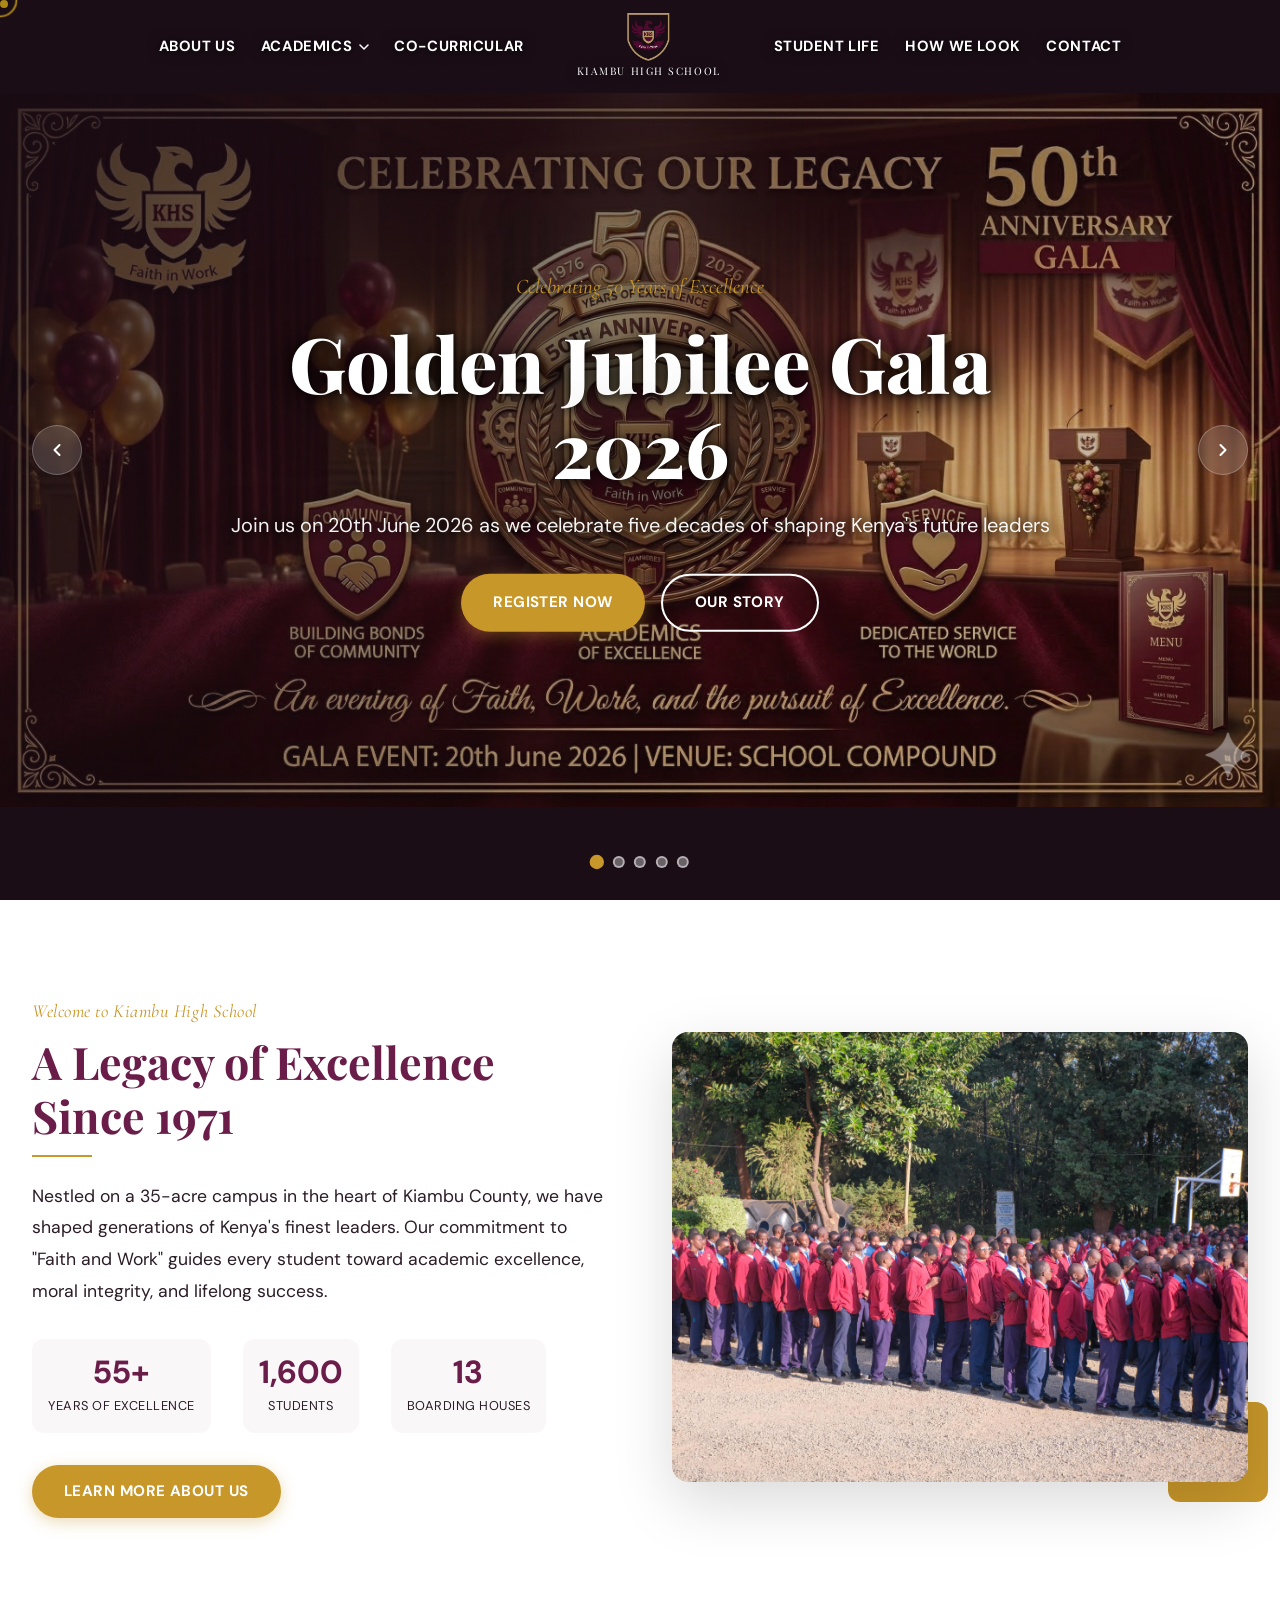
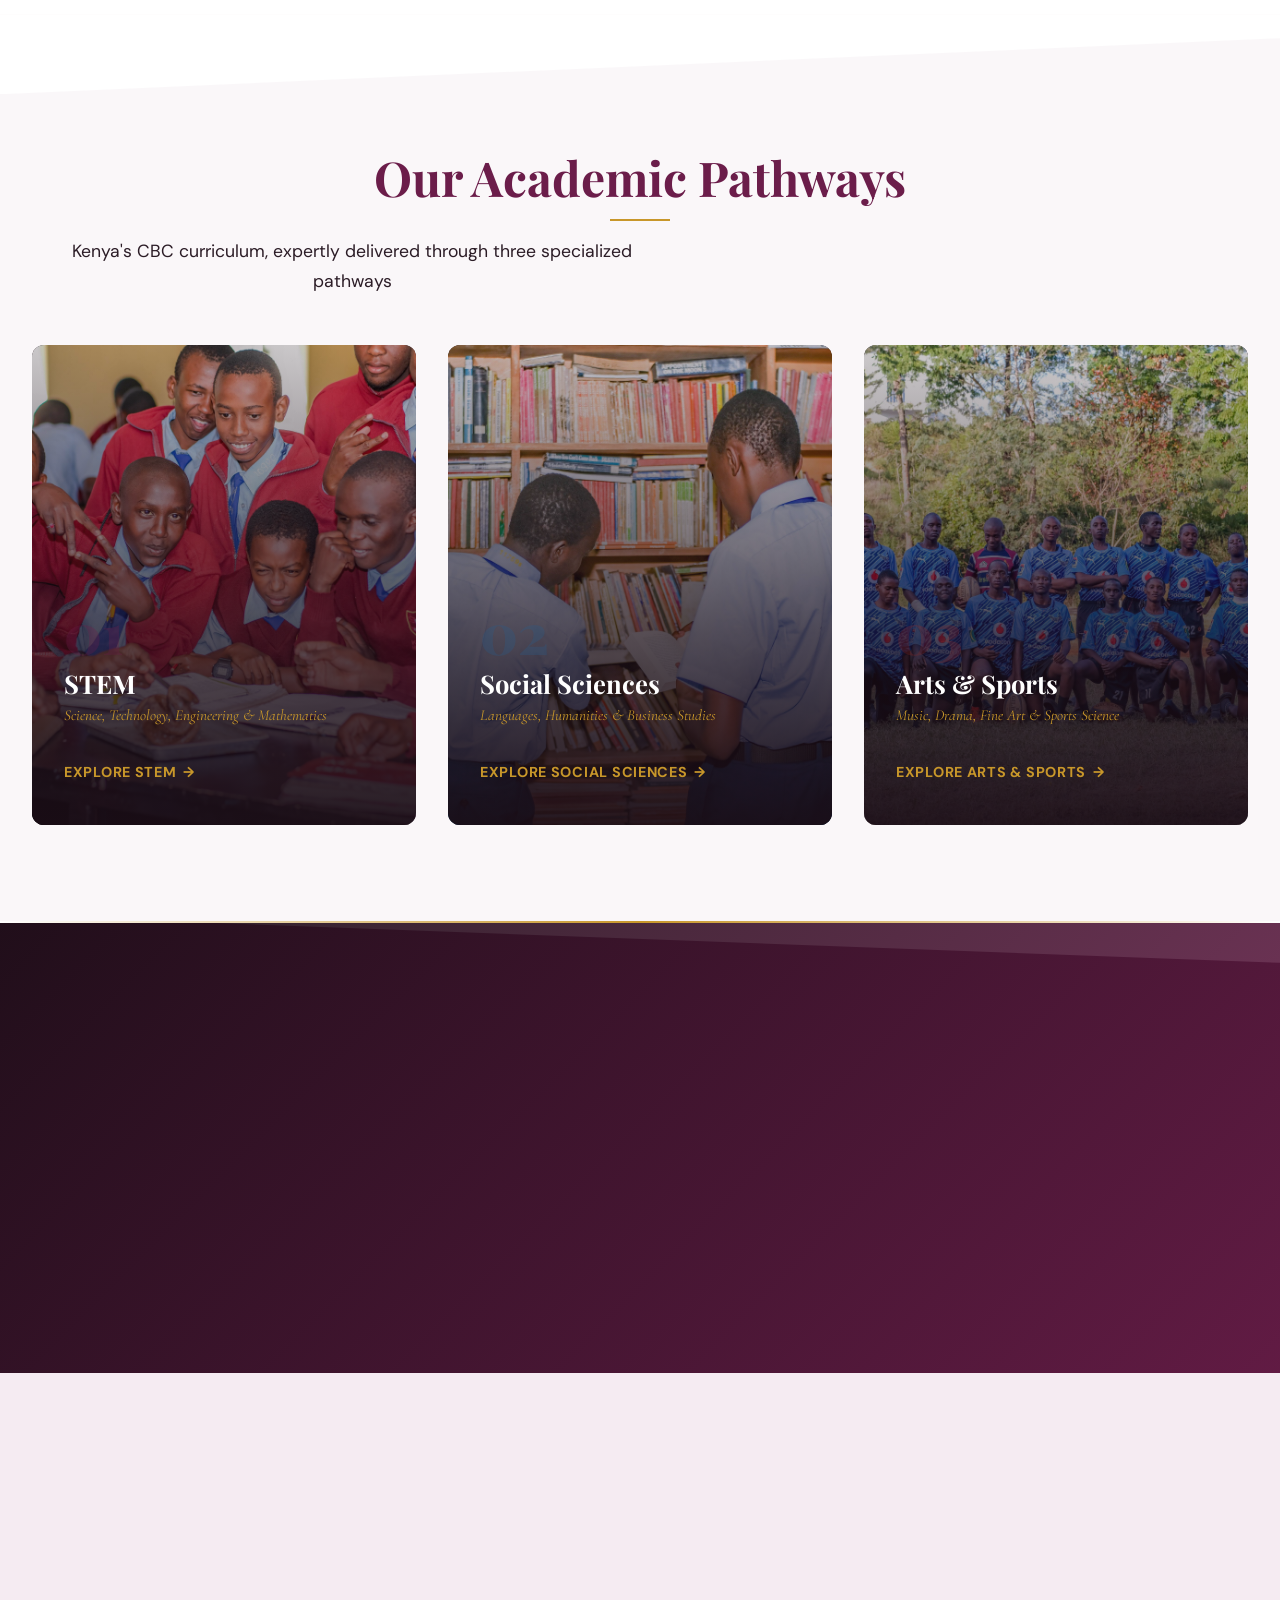
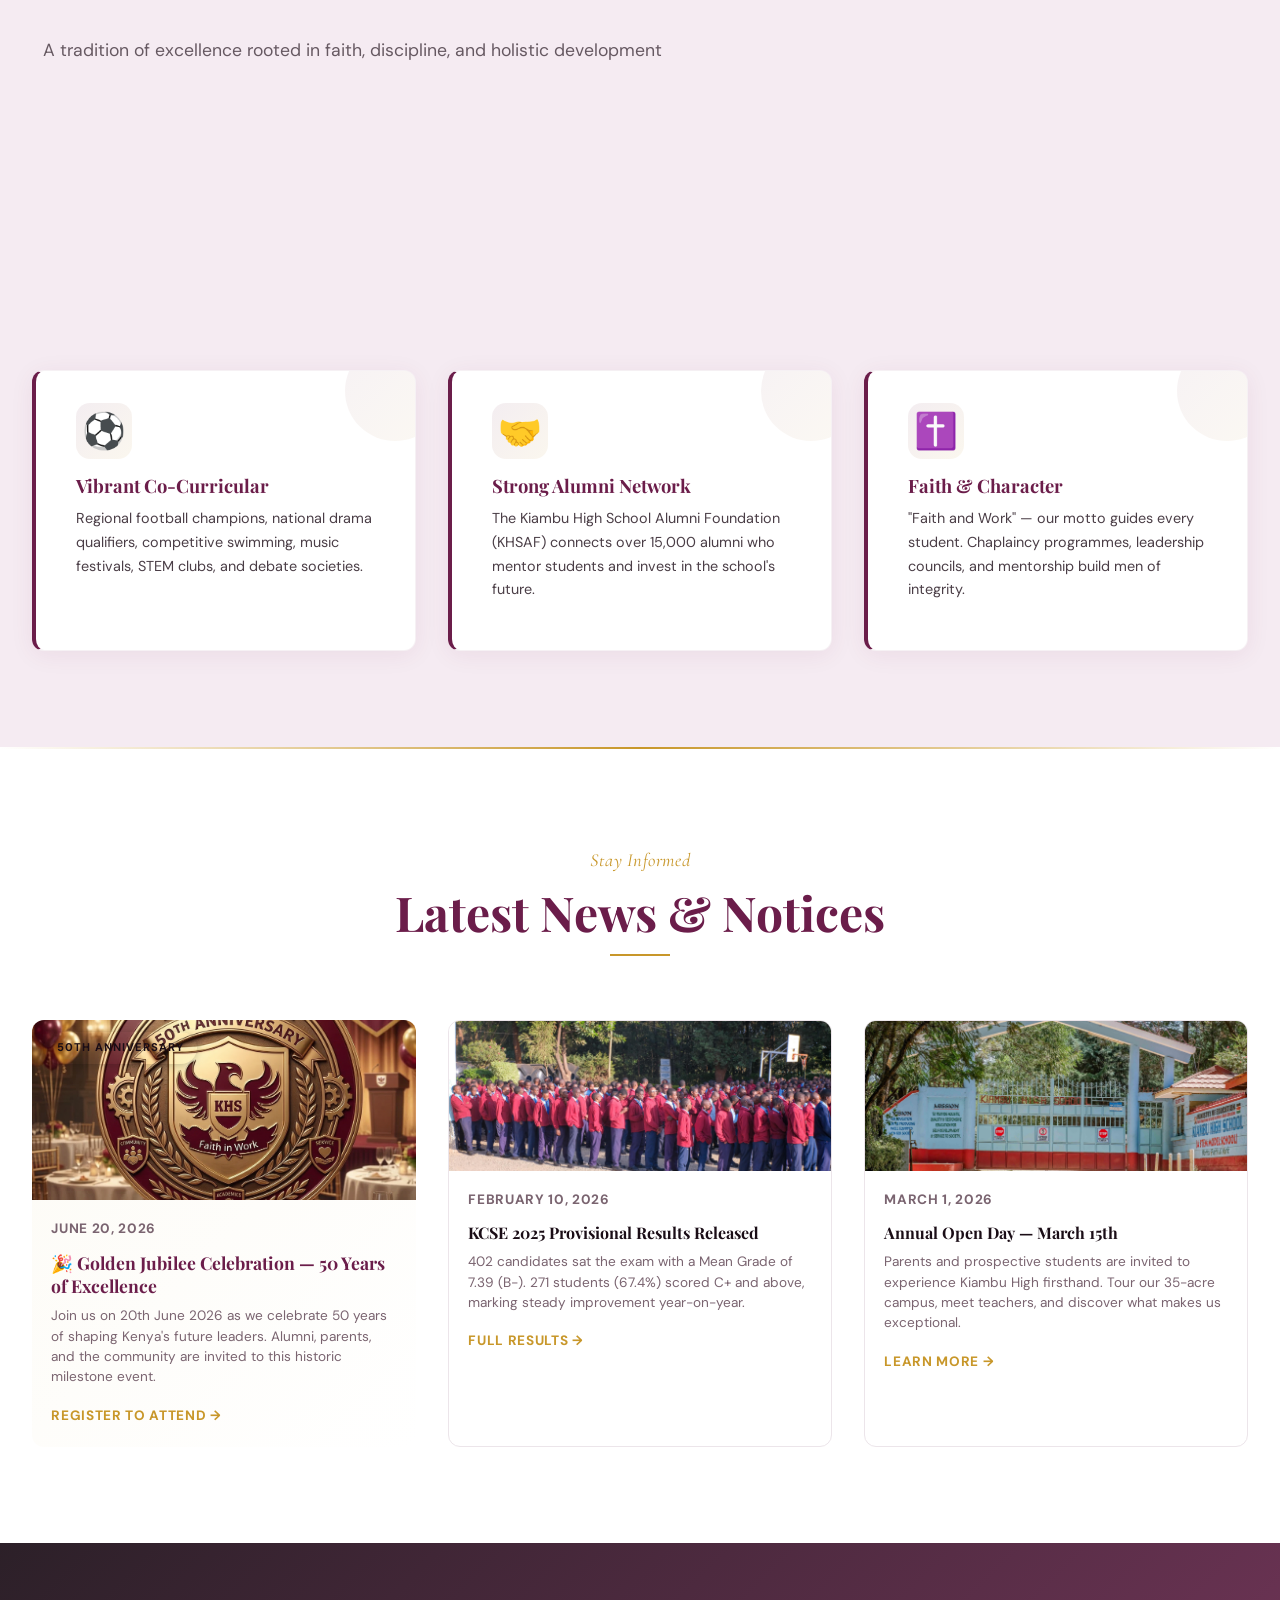
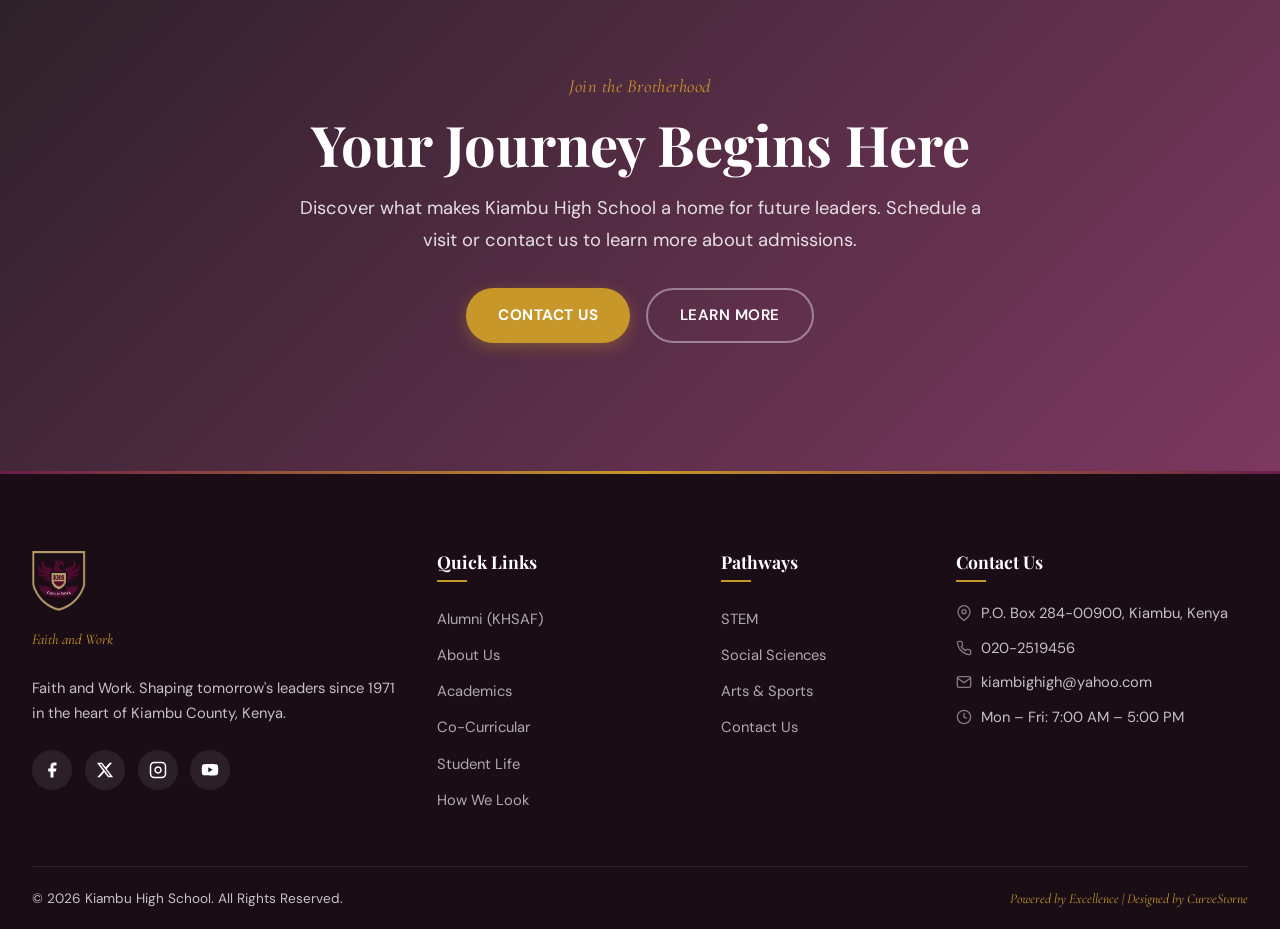
==== commit 80f9ac2a: "Zoom out 50th Gala carousel slide to show full image" ====
--- a/index.html
+++ b/index.html
@@ -89,7 +89,7 @@
 <section class="hero" id="heroCarousel">
   <!-- Slide 1 - 50th Anniversary Gala -->
   <div class="hero-slide active" data-slide="0">
-    <div class="hero-slide-bg" style="background-image: url('images/gallery/news/50th Gala.jpg');"></div>
+    <div class="hero-slide-bg hero-slide-bg--contain" style="background-image: url('images/gallery/news/50th Gala.jpg'); background-color: #1A0D16;"></div>
     <div class="hero-slide-overlay"></div>
     <div class="hero-content">
       <p class="hero-tag">Celebrating 50 Years of Excellence</p>
--- a/styles/main.css
+++ b/styles/main.css
@@ -681,6 +681,12 @@
   animation: kenBurns 25s ease infinite alternate;
 }
 
+.hero-slide-bg--contain {
+  background-size: contain;
+  background-repeat: no-repeat;
+  background-position: center center;
+}
+
 @keyframes kenBurns {
   0% { transform: scale(1.02); }
   100% { transform: scale(1.06); }
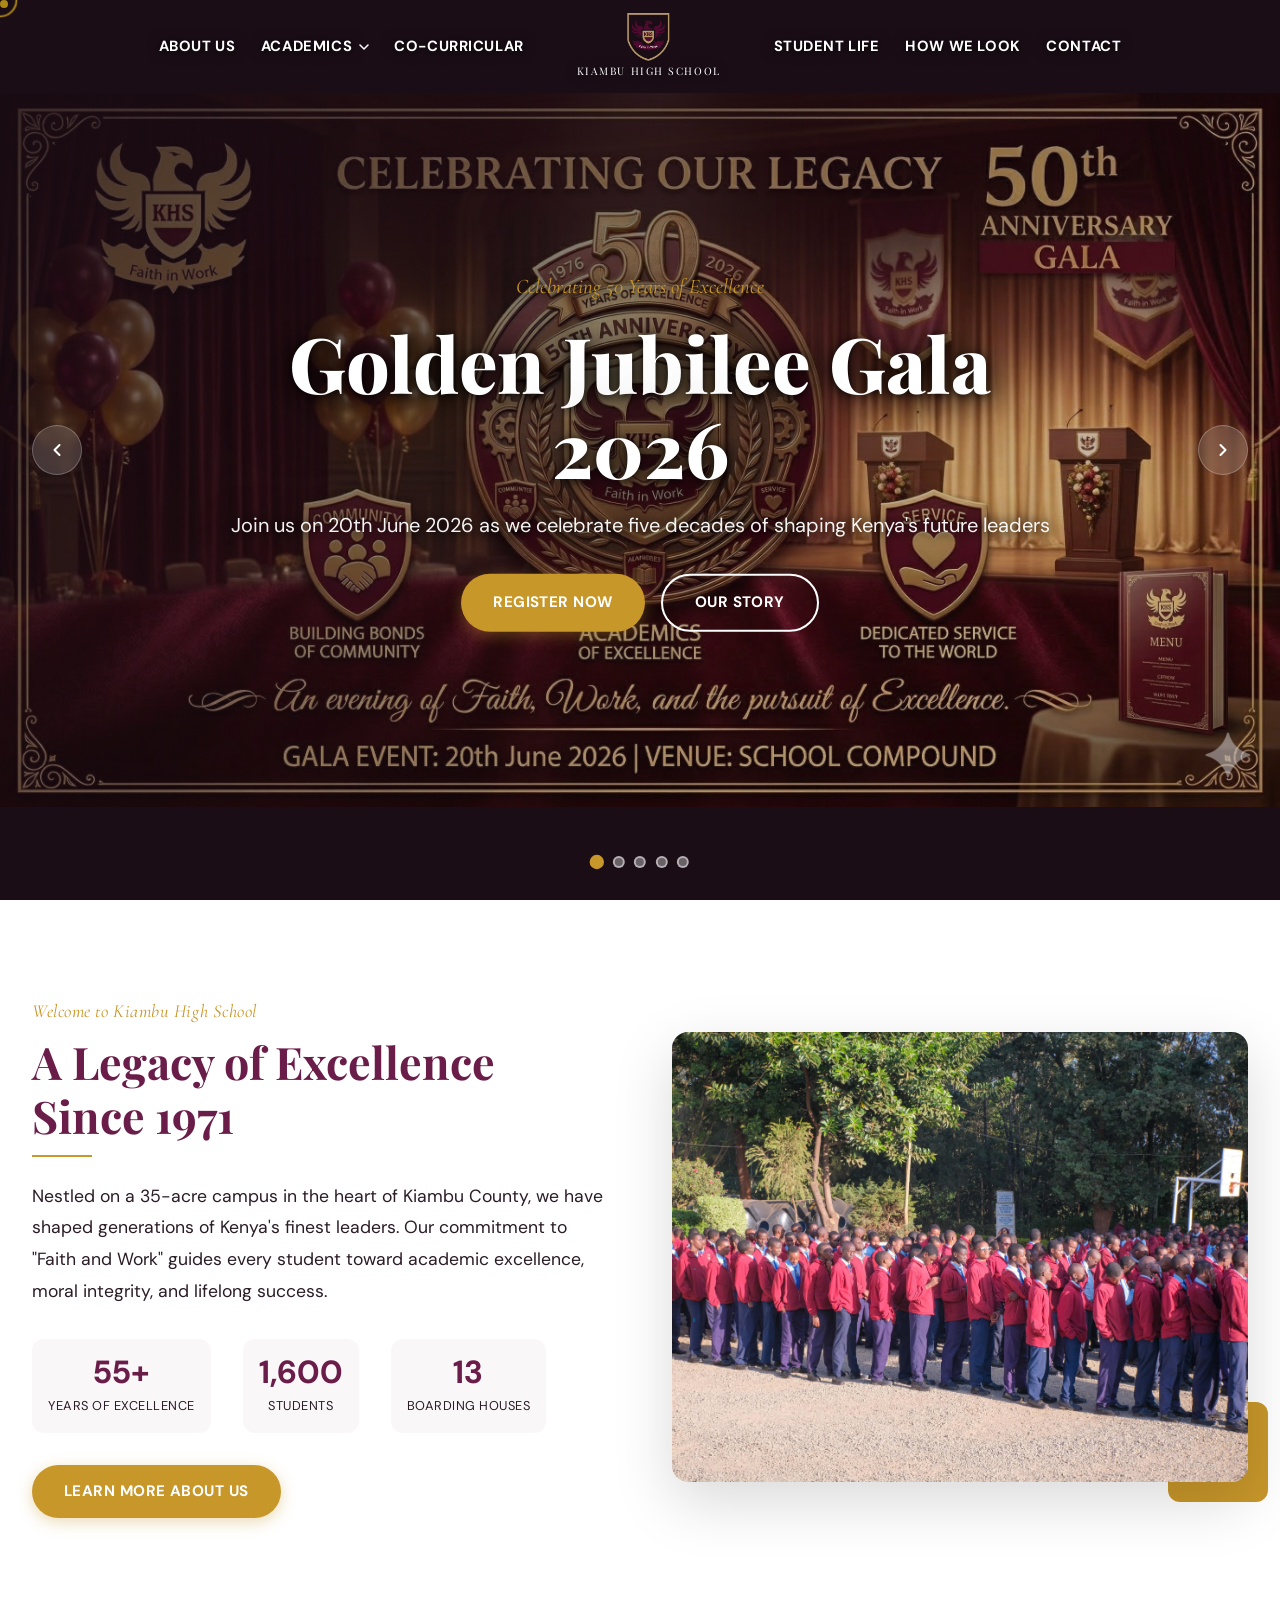
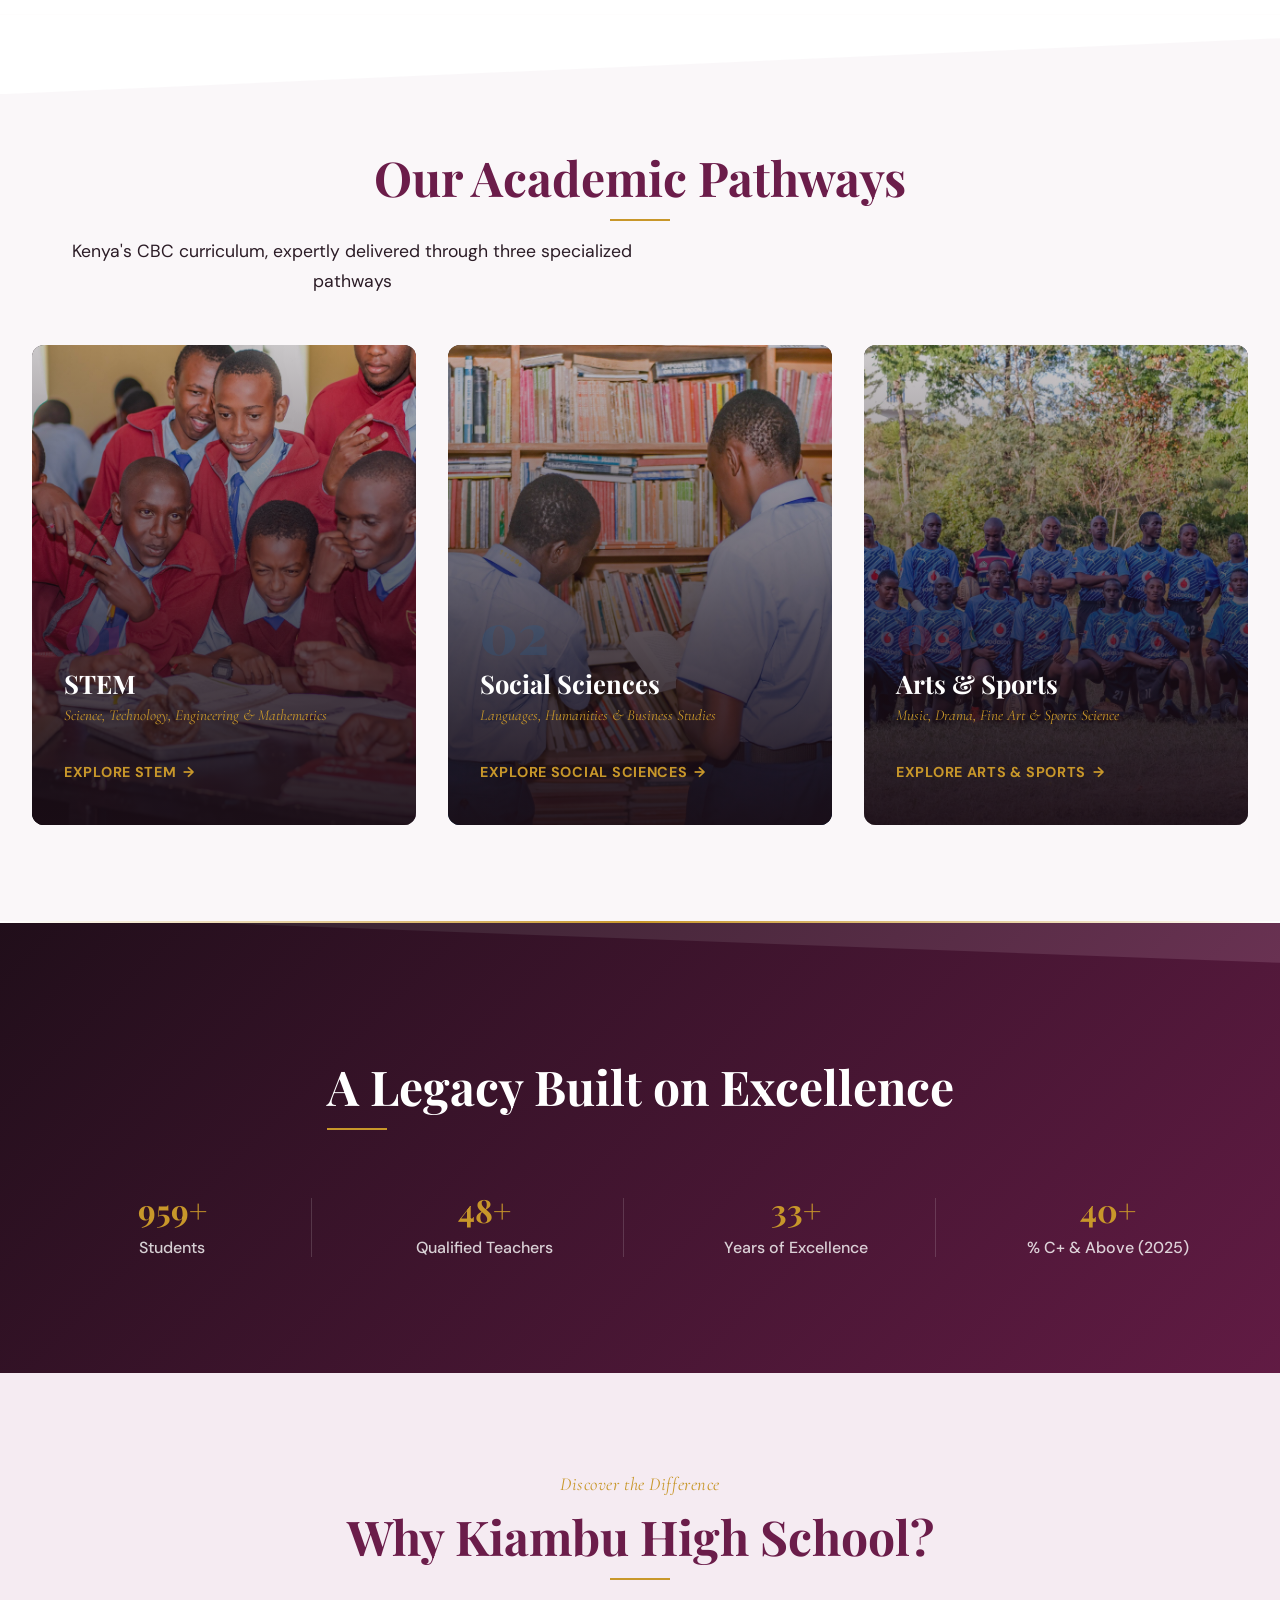
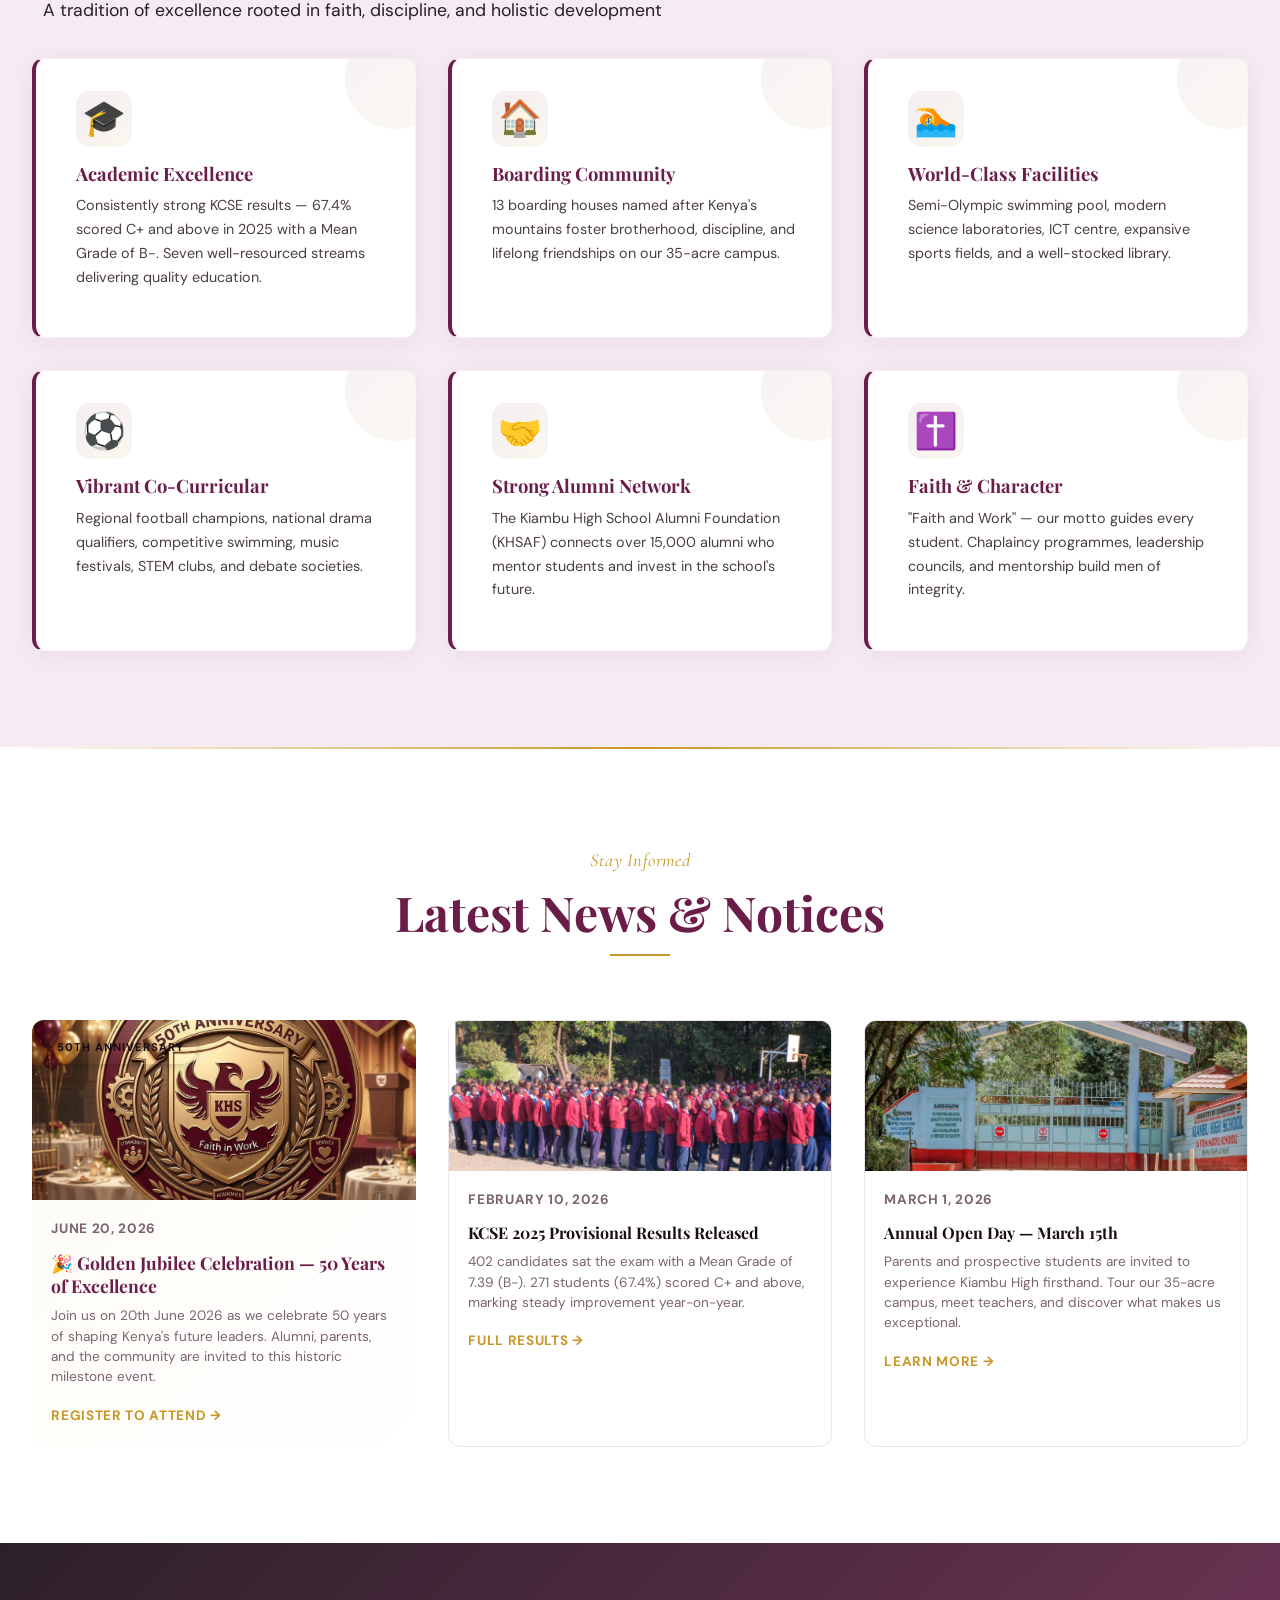
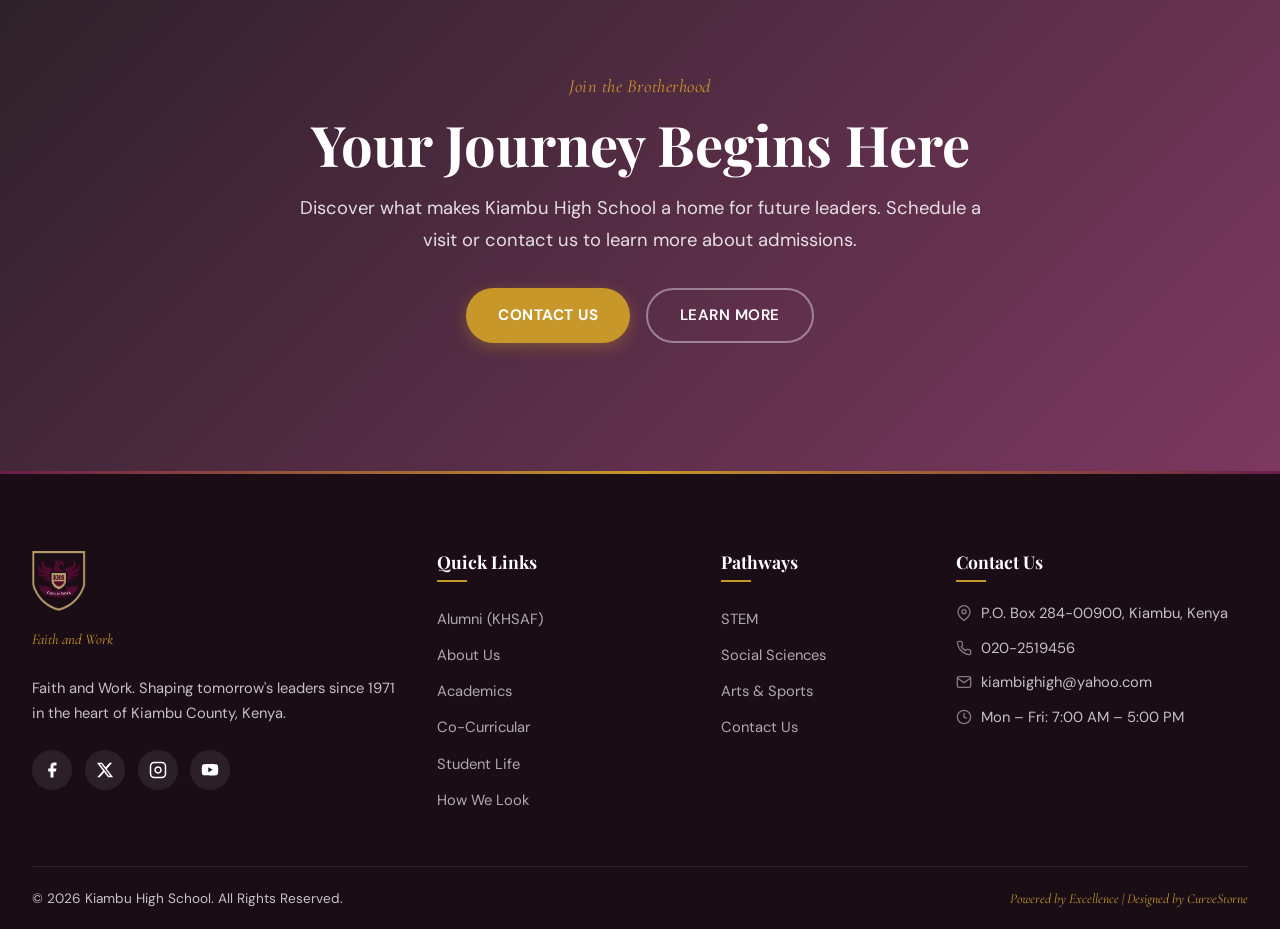
==== commit 4a9f9ffb: "Update carousel slide 2, add events to gallery, update Dennis Njeru in academics" ====
--- a/index.html
+++ b/index.html
@@ -104,7 +104,7 @@
 
   <!-- Slide 2 -->
   <div class="hero-slide" data-slide="1">
-    <div class="hero-slide-bg" style="background-image: url('images/carousel/GATE_.jpg');"></div>
+    <div class="hero-slide-bg" style="background-image: url('images/carousel/20220130130519_IMG_6039.webp');"></div>
     <div class="hero-slide-overlay"></div>
     <div class="hero-content">
       <p class="hero-tag">Faith and Work — Imani na Kazi</p>
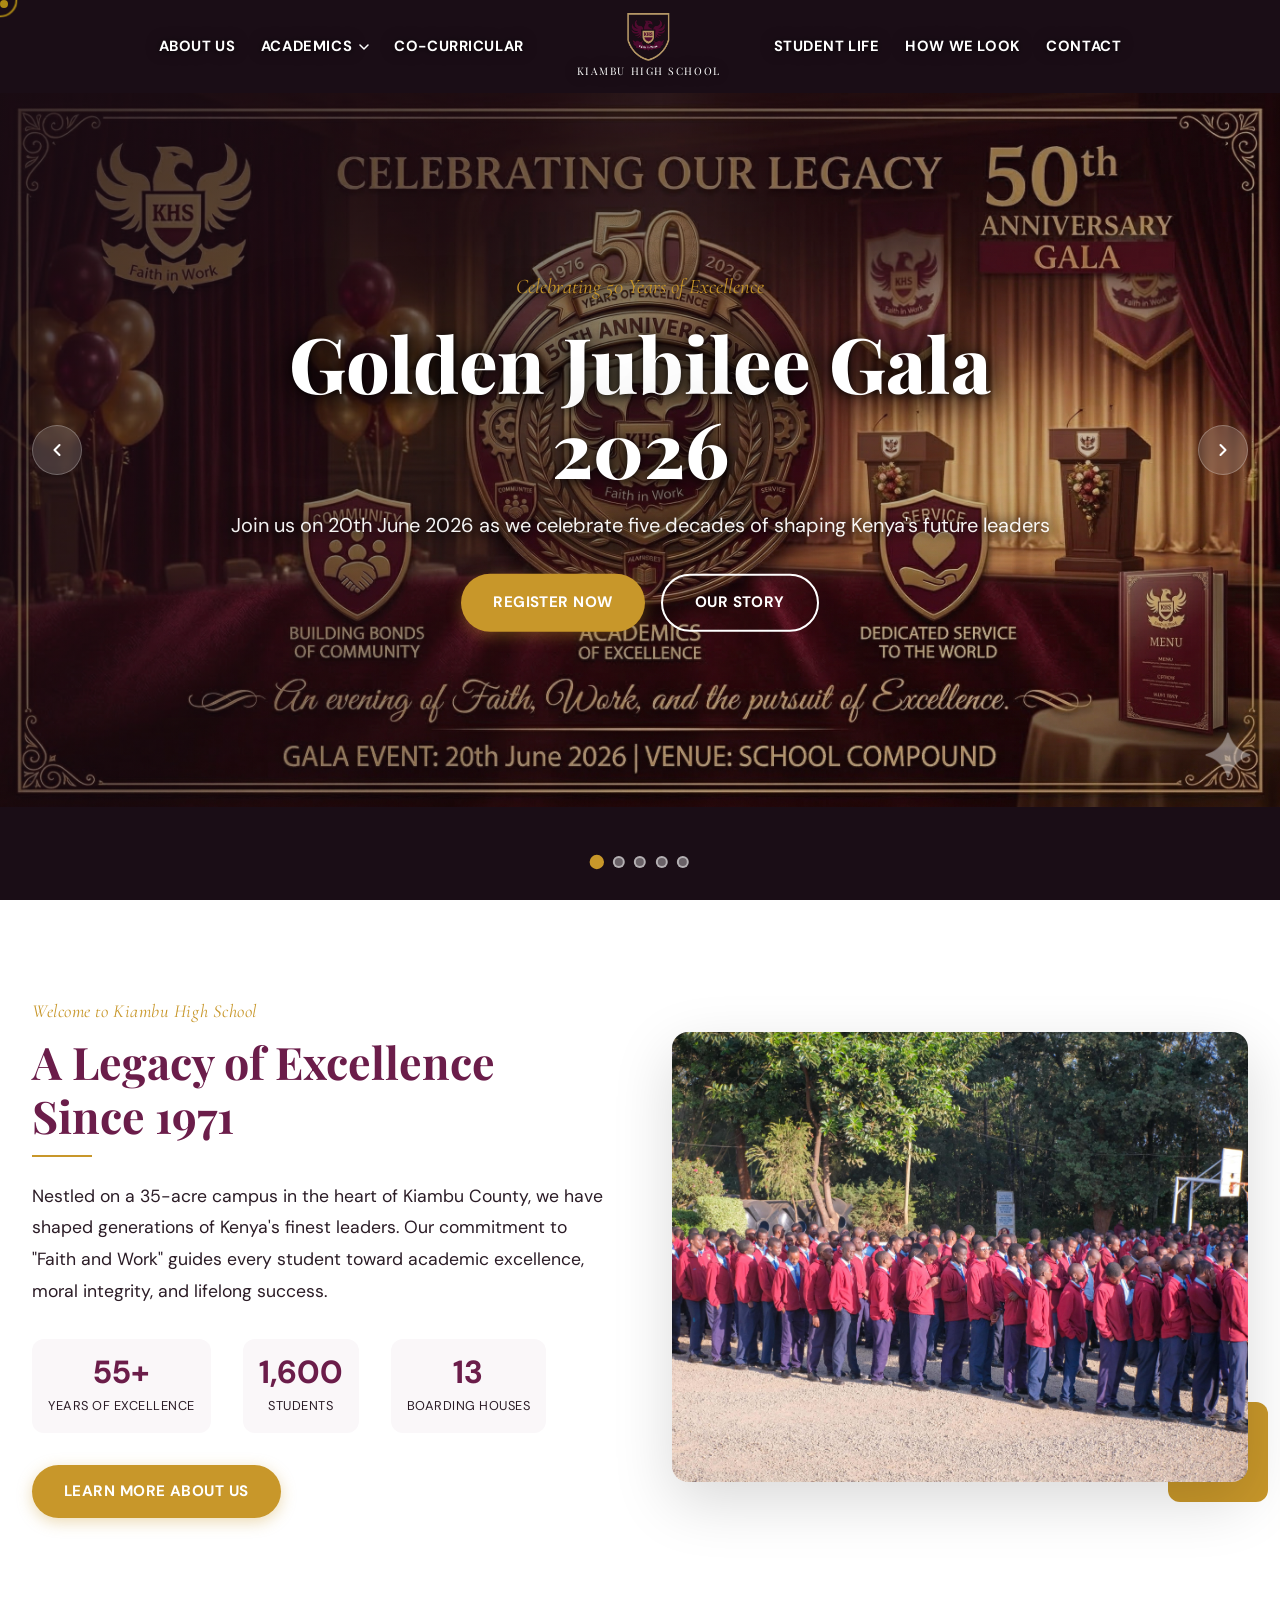
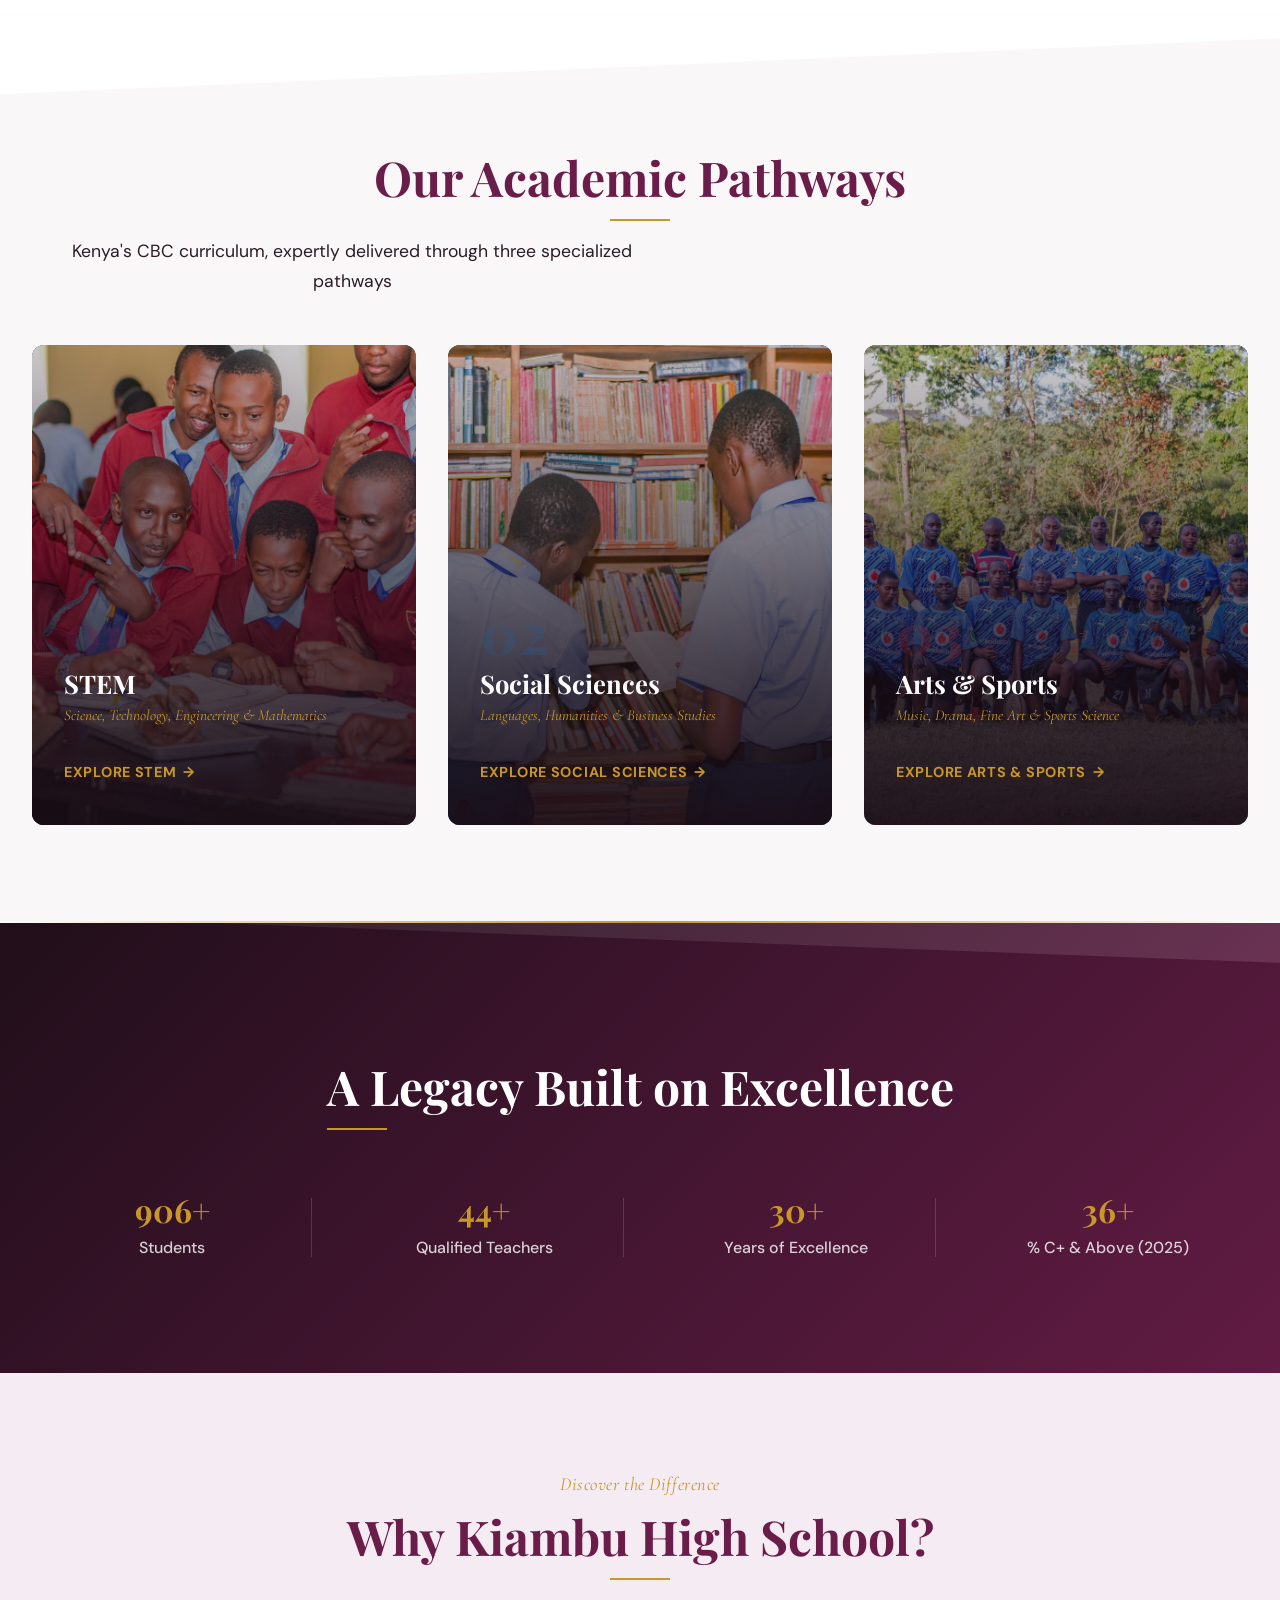
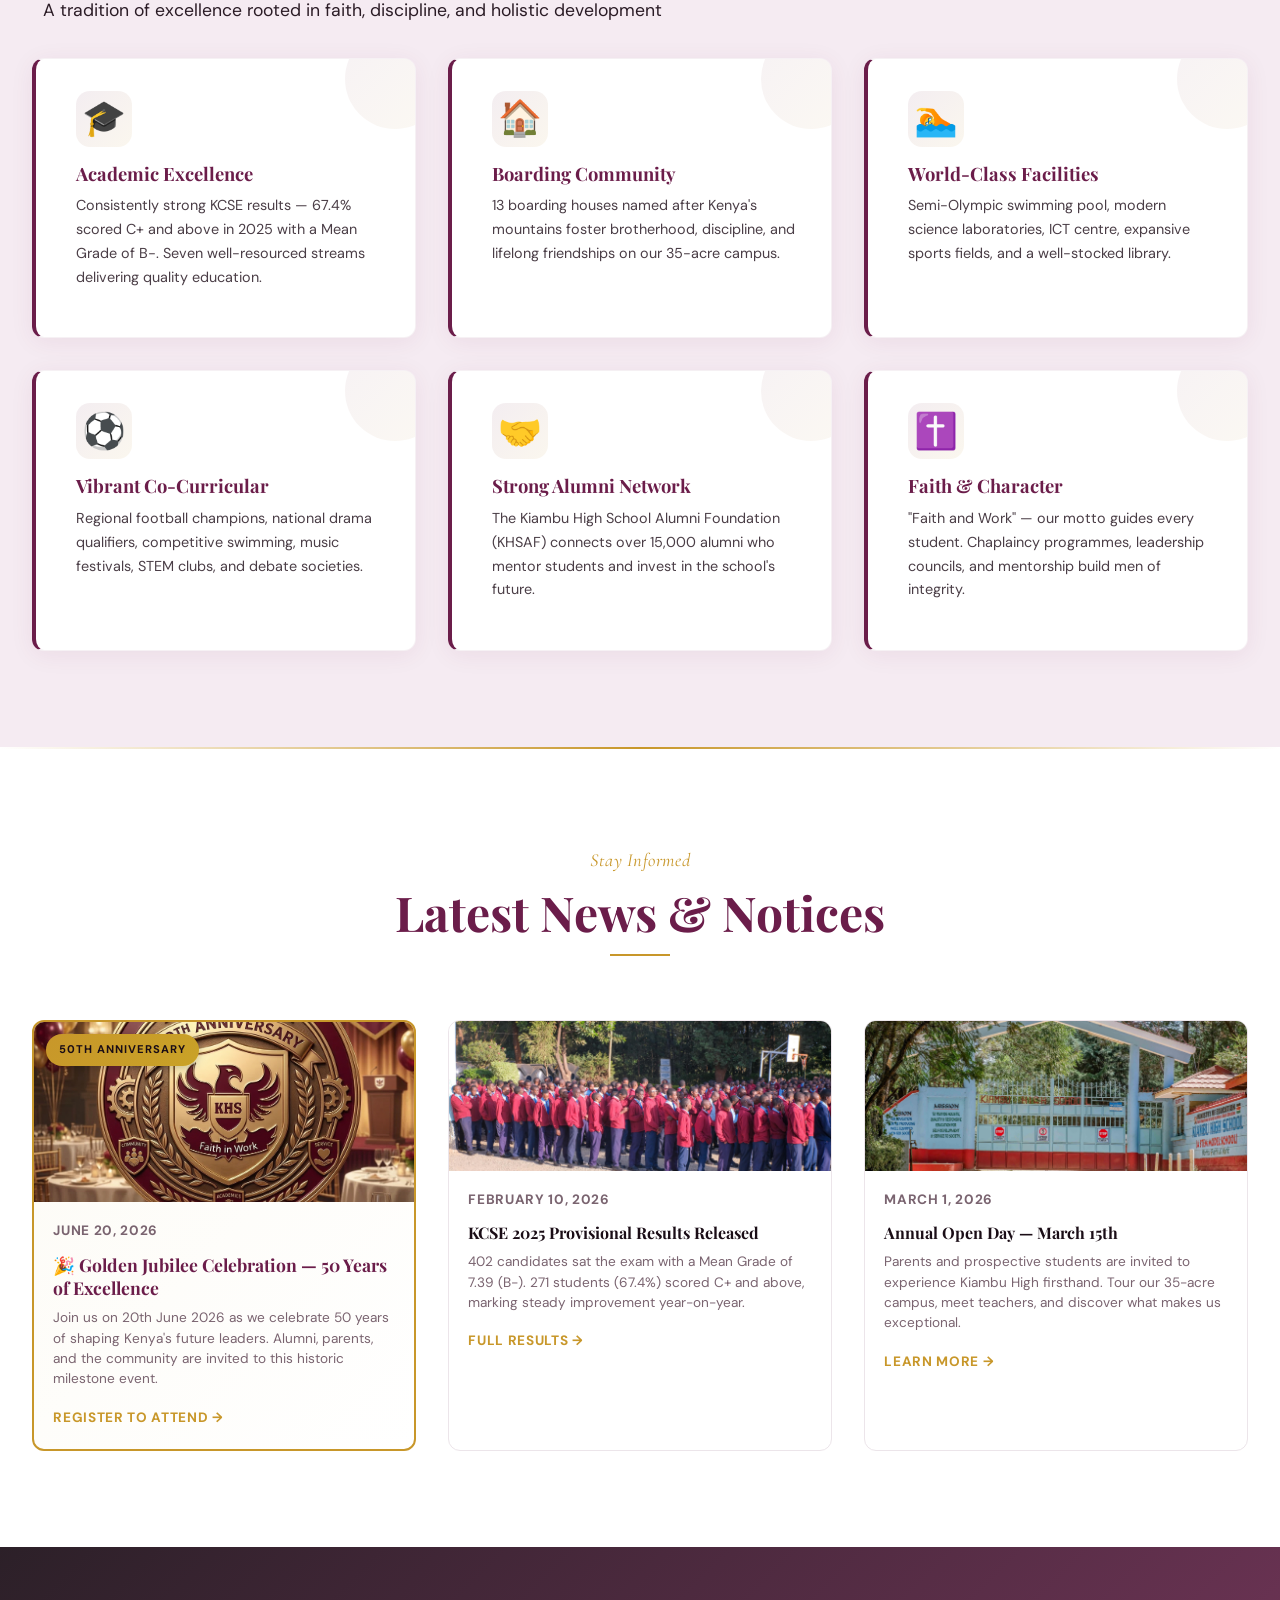
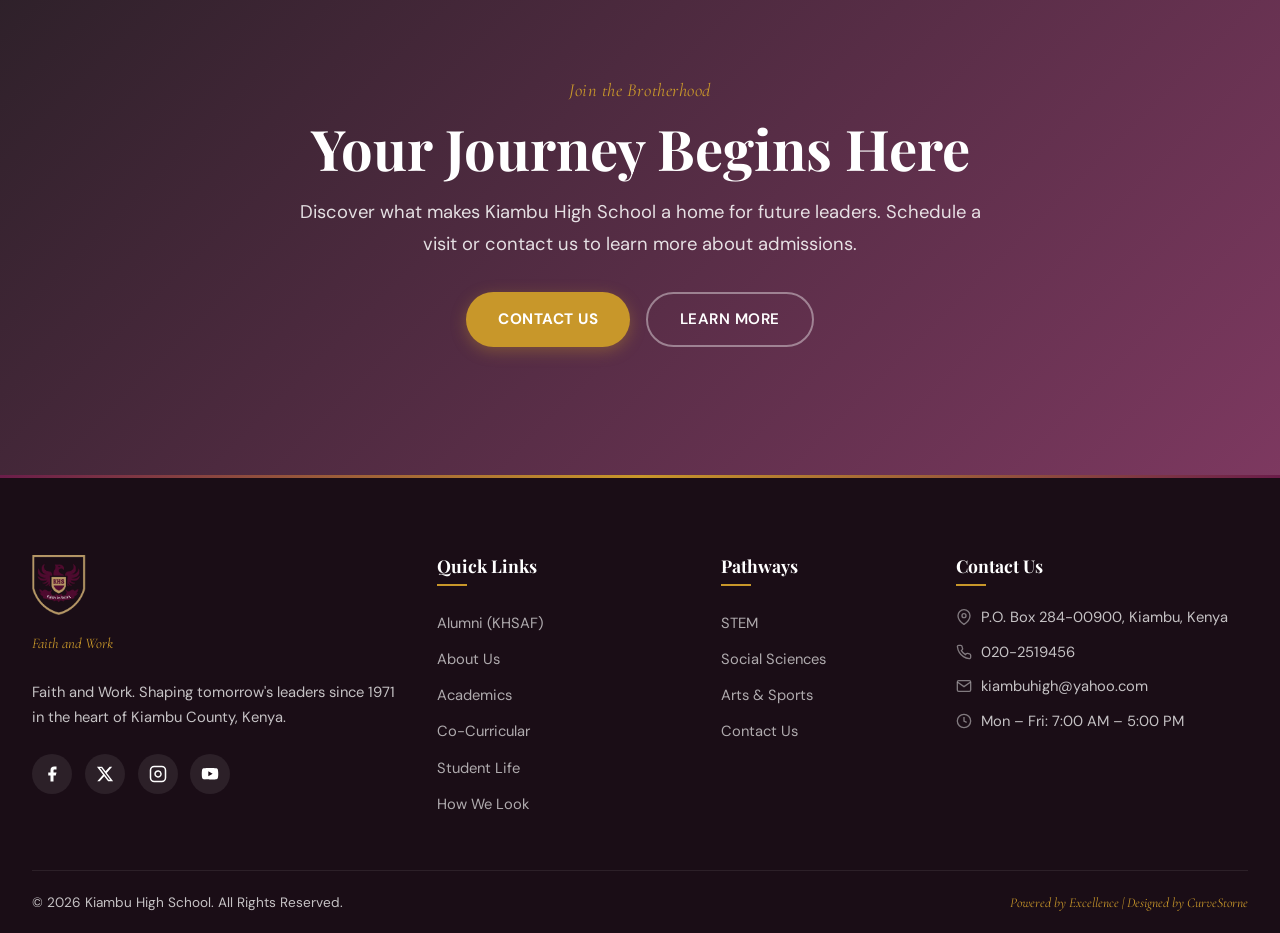
==== commit eaacf89b: "Fix email typo, gallery captions, gold colors, and remove security headers" ====
--- a/index.html
+++ b/index.html
@@ -455,7 +455,7 @@
         </p>
         <p>
           <svg viewBox="0 0 24 24" fill="none" stroke="currentColor" stroke-width="2"><path d="M4 4h16c1.1 0 2 .9 2 2v12c0 1.1-.9 2-2 2H4c-1.1 0-2-.9-2-2V6c0-1.1.9-2 2-2z"/><polyline points="22,6 12,13 2,6"/></svg>
-          kiambighigh@yahoo.com
+          kiambuhigh@yahoo.com
         </p>
         <p>
           <svg viewBox="0 0 24 24" fill="none" stroke="currentColor" stroke-width="2"><circle cx="12" cy="12" r="10"/><polyline points="12 6 12 12 16 14"/></svg>
--- a/styles/main.css
+++ b/styles/main.css
@@ -6,6 +6,7 @@
   --primary-light: #8B2D5E;
   --secondary: #C8972A;
   --secondary-light: #D4A94D;
+  --gold: #C8972A;
   --accent: #F5EBF2;
   --dark: #1A0D16;
   --text: #2B1C26;
@@ -3580,24 +3581,36 @@
   transform: scale(1.05);
 }
 
+/* Gallery Overlay - Used for captions */
+.gallery-overlay,
 .gallery-item-overlay {
   position: absolute;
-  top: 0;
+  bottom: 0;
   left: 0;
-  width: 100%;
-  height: 100%;
-  background: var(--overlay);
+  right: 0;
+  background: linear-gradient(to top, rgba(0,0,0,0.85) 0%, rgba(0,0,0,0.4) 60%, transparent 100%);
   opacity: 0;
   transition: opacity 0.4s ease;
   display: flex;
   flex-direction: column;
   align-items: center;
-  justify-content: center;
+  justify-content: flex-end;
+  padding: 1.5rem;
   color: var(--white);
-  gap: 0.5rem;
-}
-
-.gallery-item:hover .gallery-item-overlay { opacity: 1; }
+}
+
+.gallery-item:hover .gallery-overlay,
+.gallery-item:hover .gallery-item-overlay { 
+  opacity: 1; 
+}
+
+.gallery-overlay span {
+  font-family: var(--font-display);
+  font-size: 0.95rem;
+  font-weight: 600;
+  text-align: center;
+  text-shadow: 0 2px 4px rgba(0,0,0,0.3);
+}
 
 .gallery-item-overlay .zoom-icon { font-size: 1.5rem; }
 .gallery-item-overlay .gallery-tag {
@@ -3680,6 +3693,7 @@
   grid-template-columns: repeat(2, 1fr);
   gap: 2rem;
   margin-top: 2rem;
+  align-items: start;
 }
 
 .video-card {
@@ -3711,6 +3725,36 @@
   align-items: center;
   justify-content: center;
   font-size: 1.5rem;
+}
+
+/* Video Embeds */
+.video-embed {
+  position: relative;
+  width: 100%;
+  padding-bottom: 56.25%; /* 16:9 aspect ratio */
+  border-radius: var(--radius);
+  overflow: hidden;
+  background: var(--dark);
+  box-shadow: 0 8px 30px rgba(0,0,0,0.15);
+}
+
+.video-embed iframe {
+  position: absolute;
+  top: 0;
+  left: 0;
+  width: 100%;
+  height: 100%;
+  border: none;
+}
+
+.video-embed--tiktok {
+  padding-bottom: 125%; /* Taller aspect ratio for TikTok */
+  max-width: 325px;
+  margin: 0 auto;
+}
+
+.video-embed--tiktok blockquote {
+  margin: 0;
 }
 
 /* ============================================
@@ -7235,6 +7279,140 @@
   color: rgba(255, 255, 255, 0.75);
   margin: 0;
   line-height: 1.5;
+}
+
+/* Operation Effective 40 - Six Pillars */
+.pillars-grid {
+  display: grid;
+  grid-template-columns: repeat(3, 1fr);
+  gap: 2rem;
+  margin-top: 3rem;
+}
+
+.pillar-card {
+  background: linear-gradient(135deg, rgba(255,255,255,0.1) 0%, rgba(255,255,255,0.05) 100%);
+  border: 1px solid rgba(255,255,255,0.15);
+  border-radius: var(--radius-lg);
+  padding: 2rem;
+  text-align: center;
+  position: relative;
+  overflow: hidden;
+  transition: all 0.4s ease;
+  backdrop-filter: blur(10px);
+}
+
+.pillar-card::before {
+  content: '';
+  position: absolute;
+  top: 0;
+  left: 0;
+  right: 0;
+  height: 4px;
+  background: linear-gradient(90deg, var(--secondary), var(--gold));
+  transform: scaleX(0);
+  transform-origin: left;
+  transition: transform 0.4s ease;
+}
+
+.pillar-card:hover {
+  transform: translateY(-8px);
+  background: linear-gradient(135deg, rgba(255,255,255,0.15) 0%, rgba(255,255,255,0.08) 100%);
+  border-color: rgba(255,255,255,0.25);
+  box-shadow: 0 20px 40px rgba(0,0,0,0.3);
+}
+
+.pillar-card:hover::before {
+  transform: scaleX(1);
+}
+
+.pillar-number {
+  position: absolute;
+  top: 1rem;
+  right: 1rem;
+  font-family: var(--font-display);
+  font-size: 2.5rem;
+  font-weight: 900;
+  color: rgba(255,255,255,0.08);
+  line-height: 1;
+}
+
+.pillar-icon {
+  font-size: 3rem;
+  margin-bottom: 1rem;
+  display: block;
+}
+
+.pillar-card h4 {
+  font-family: var(--font-display);
+  font-size: 1.15rem;
+  color: #fff;
+  margin-bottom: 0.75rem;
+  line-height: 1.3;
+}
+
+.pillar-card p {
+  font-size: 0.9rem;
+  color: rgba(255,255,255,0.75);
+  line-height: 1.6;
+  margin: 0;
+}
+
+.pillars-motto {
+  margin-top: 3rem;
+}
+
+.motto-badge {
+  display: inline-flex;
+  align-items: center;
+  gap: 1rem;
+  padding: 1rem 2rem;
+  background: linear-gradient(135deg, var(--secondary), var(--primary));
+  border-radius: 50px;
+  box-shadow: 0 10px 30px rgba(107, 29, 74, 0.4);
+}
+
+.motto-wheel {
+  font-size: 2rem;
+}
+
+.motto-text {
+  font-family: var(--font-display);
+  font-size: 1.1rem;
+  font-weight: 600;
+  color: #fff;
+  margin: 0;
+  font-style: italic;
+}
+
+@media (max-width: 1024px) {
+  .pillars-grid {
+    grid-template-columns: repeat(2, 1fr);
+  }
+}
+
+@media (max-width: 640px) {
+  .pillars-grid {
+    grid-template-columns: 1fr;
+    gap: 1.5rem;
+  }
+  
+  .pillar-card {
+    padding: 1.5rem;
+  }
+  
+  .pillar-icon {
+    font-size: 2.5rem;
+  }
+  
+  .pillar-card h4 {
+    font-size: 1.05rem;
+  }
+  
+  .motto-badge {
+    flex-direction: column;
+    padding: 1.5rem;
+    text-align: center;
+  }
 }
 
 /* Boarding Houses */
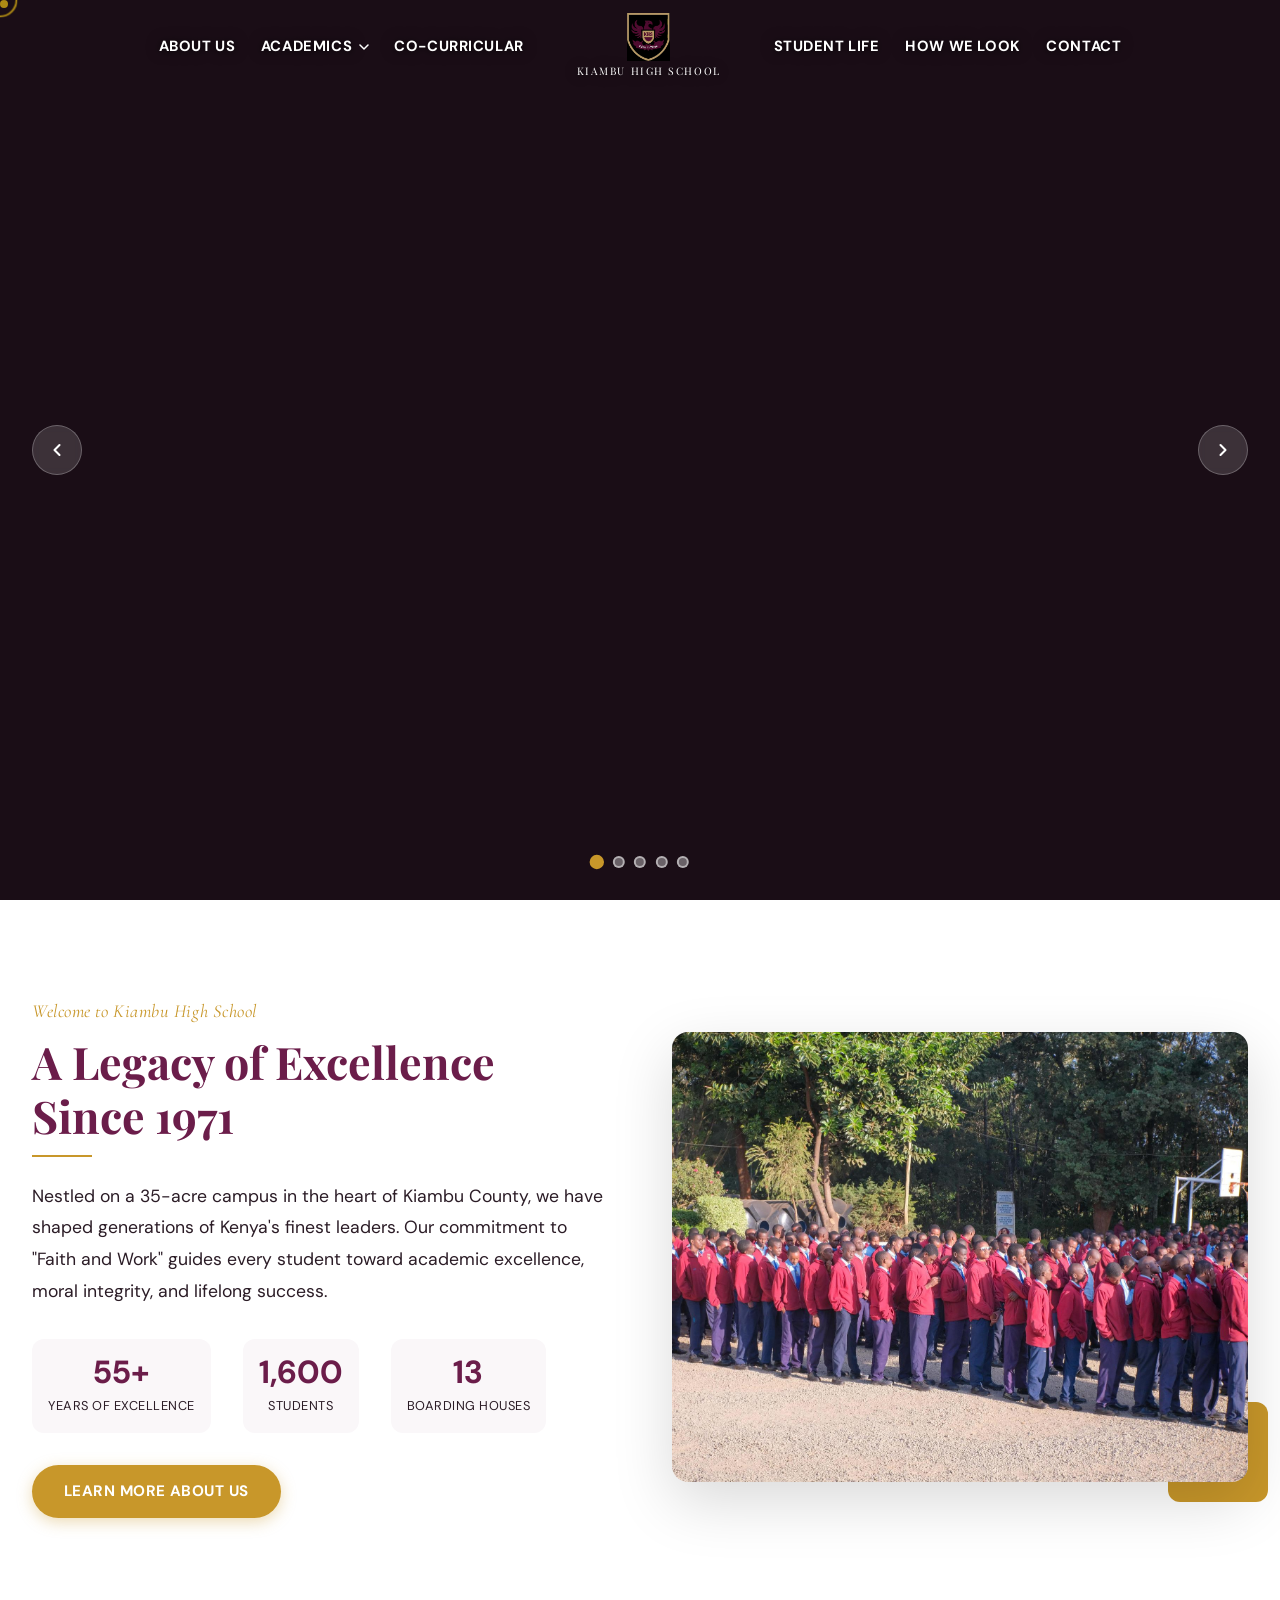
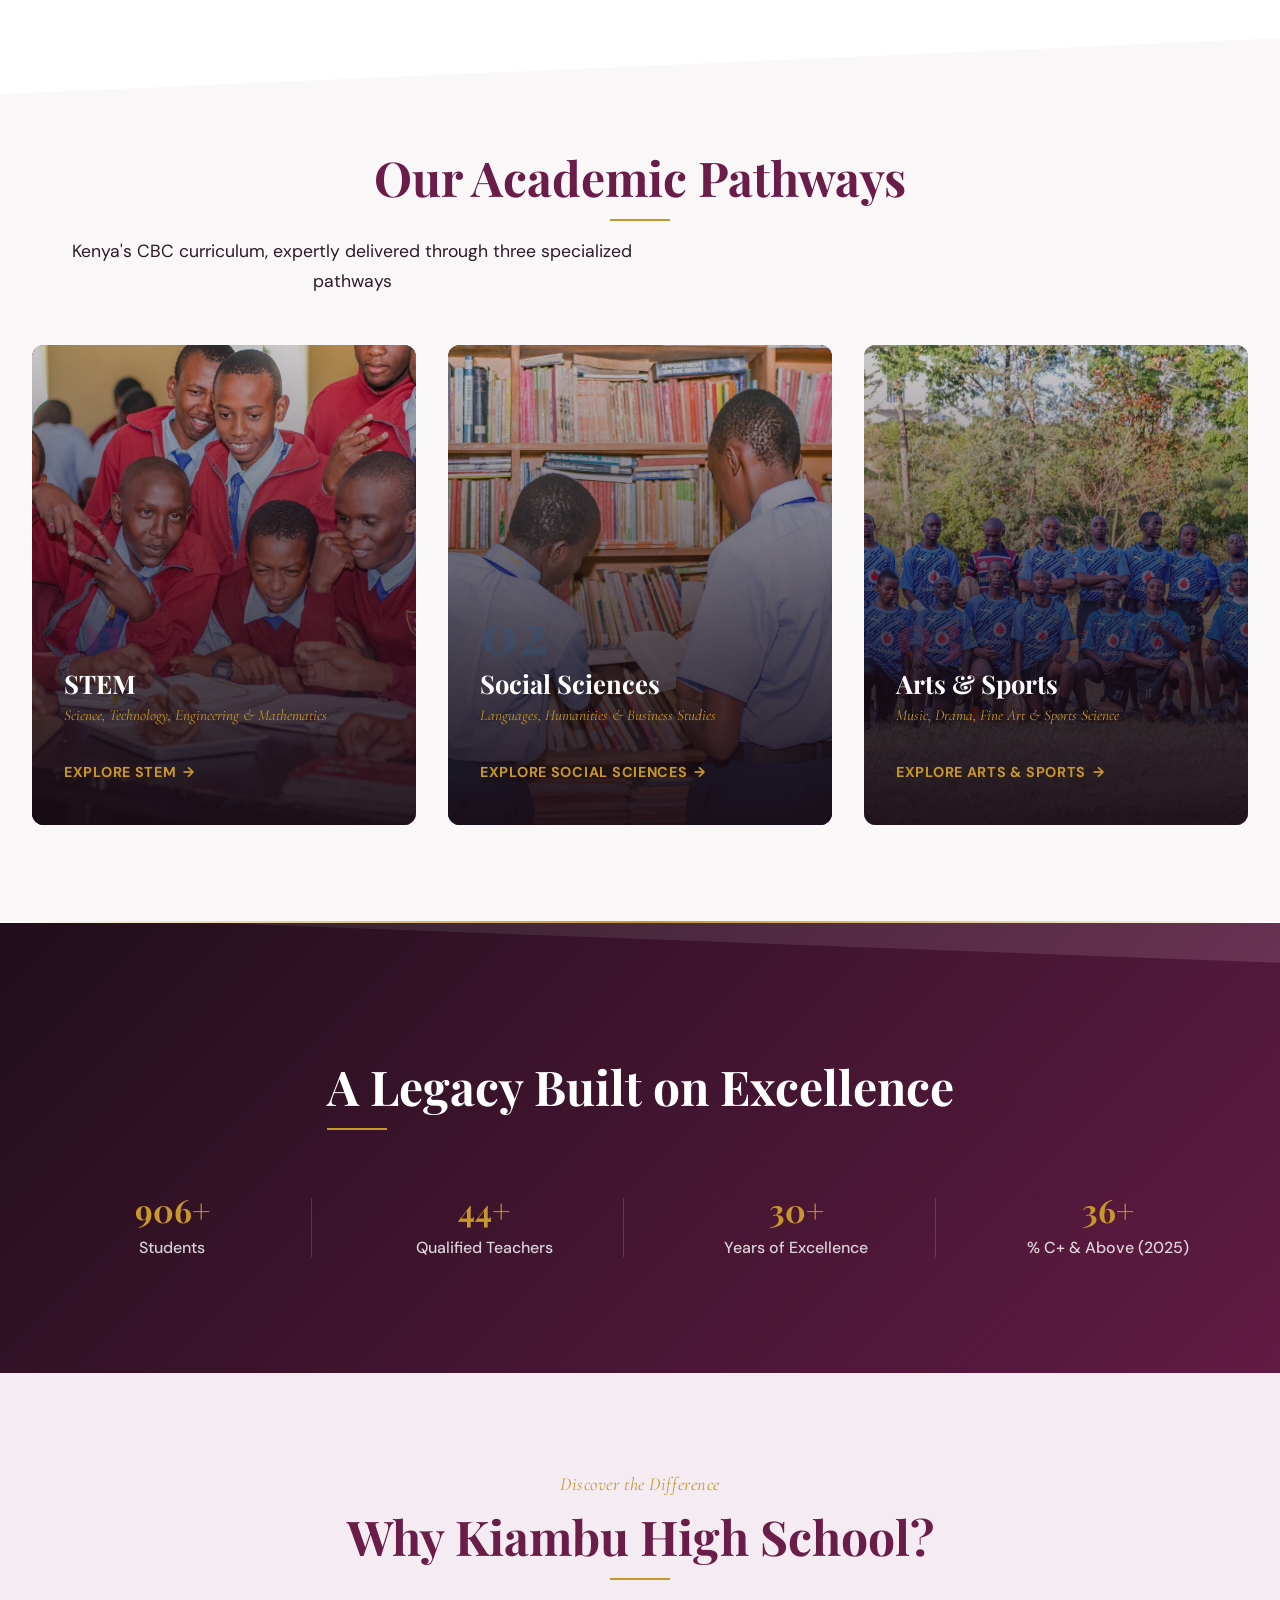
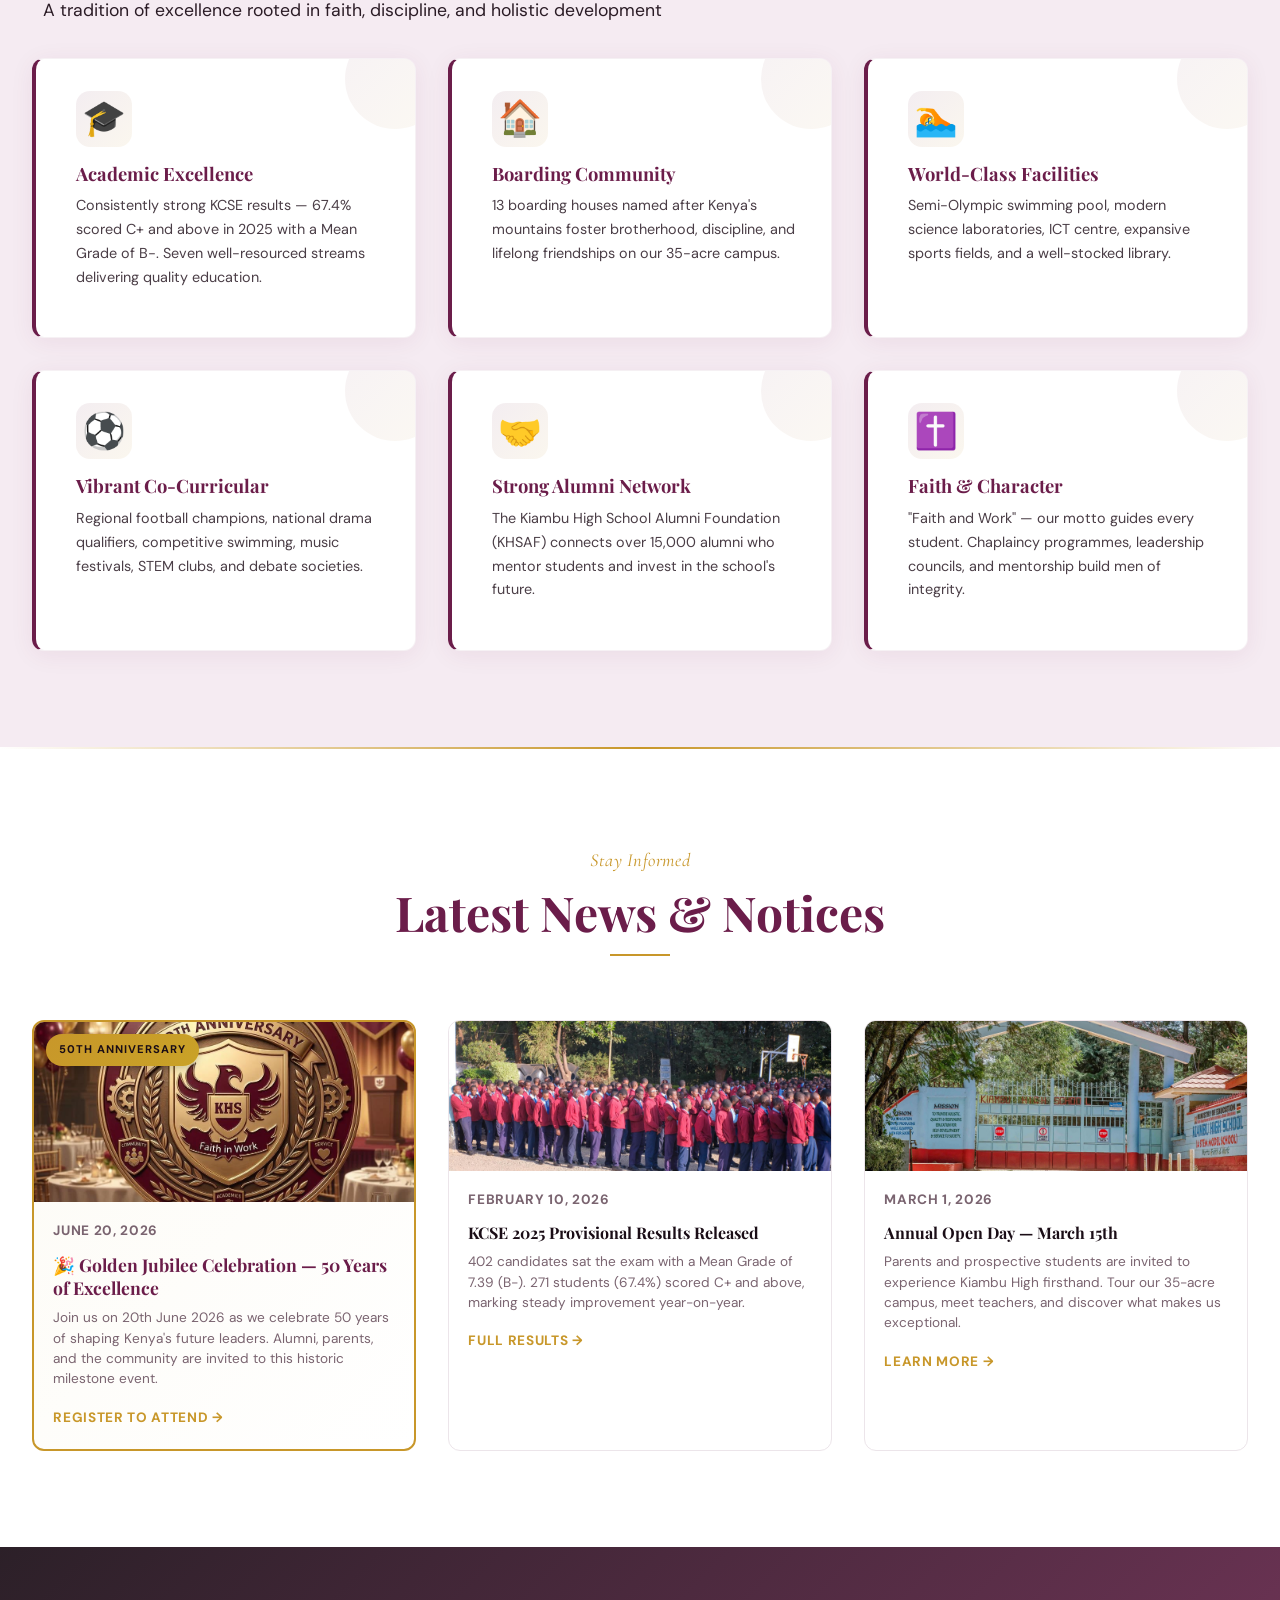
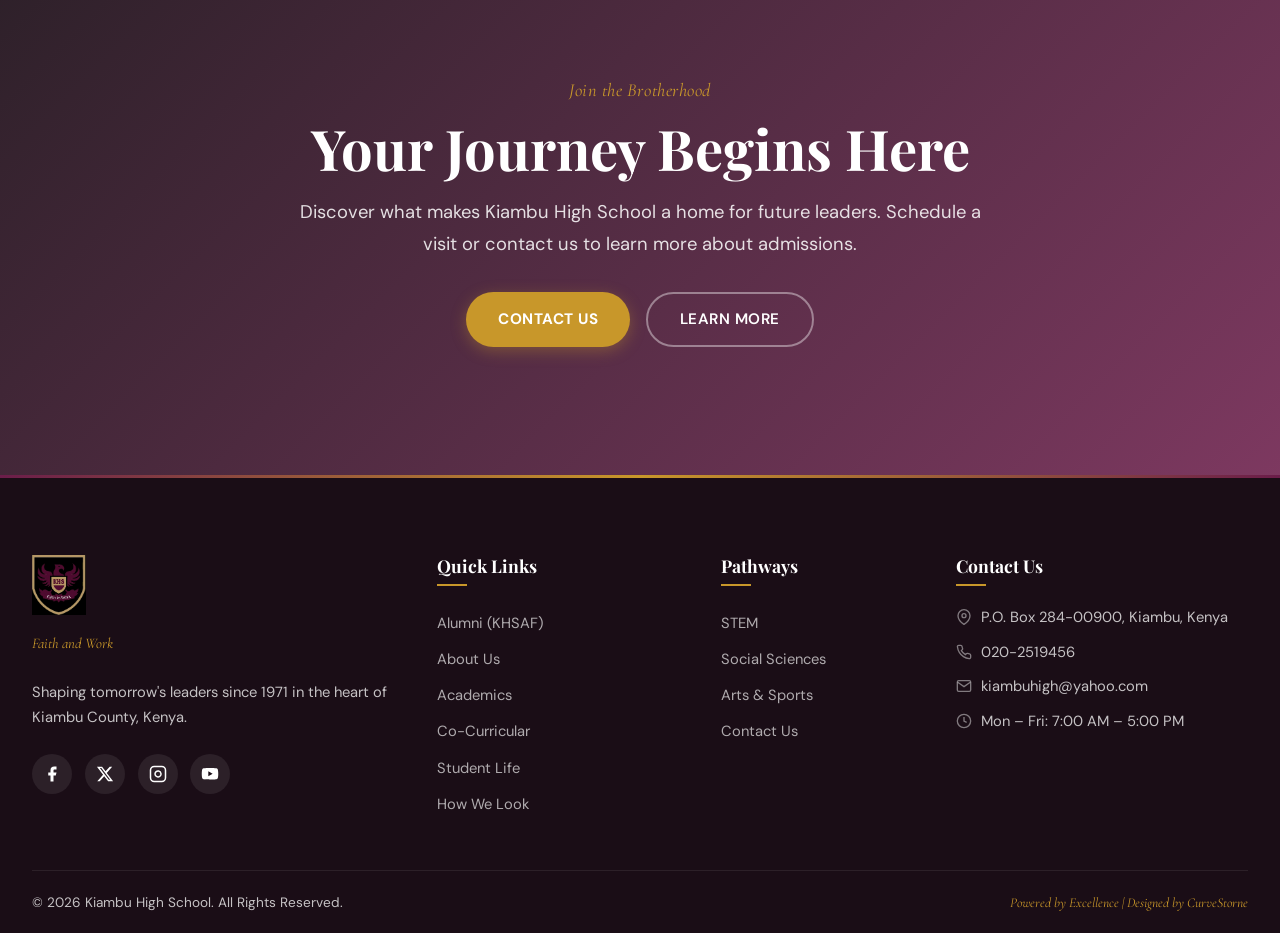
==== commit 07e08967: "Fix video embeds and compress all images for faster loading" ====
--- a/index.html
+++ b/index.html
@@ -87,7 +87,7 @@
 
 <!-- Hero Carousel -->
 <section class="hero" id="heroCarousel">
-  <!-- Slide 1 - 50th Anniversary Gala -->
+  <!-- Slide 1 - 50th Anniversary Gala 
   <div class="hero-slide active" data-slide="0">
     <div class="hero-slide-bg hero-slide-bg--contain" style="background-image: url('images/gallery/news/50th Gala.jpg'); background-color: #1A0D16;"></div>
     <div class="hero-slide-overlay"></div>
@@ -100,7 +100,7 @@
         <a href="/about" class="btn btn-outline">Our Story</a>
       </div>
     </div>
-  </div>
+  </div>-->
 
   <!-- Slide 2 -->
   <div class="hero-slide" data-slide="1">
@@ -408,7 +408,7 @@
           <img src="images/logo/kiambulogo-1.png" alt="Kiambu High School Logo" class="footer-logo-img">
         </div>
         <p class="footer-tagline">Faith and Work</p>
-        <p>Faith and Work. Shaping tomorrow's leaders since 1971 in the heart of Kiambu County, Kenya.</p>
+        <p>Shaping tomorrow's leaders since 1971 in the heart of Kiambu County, Kenya.</p>
         <div class="social-links">
           <a href="#" class="social-link" aria-label="Facebook">
             <svg viewBox="0 0 24 24" fill="currentColor"><path d="M18 2h-3a5 5 0 0 0-5 5v3H7v4h3v8h4v-8h3l1-4h-4V7a1 1 0 0 1 1-1h3z"/></svg>
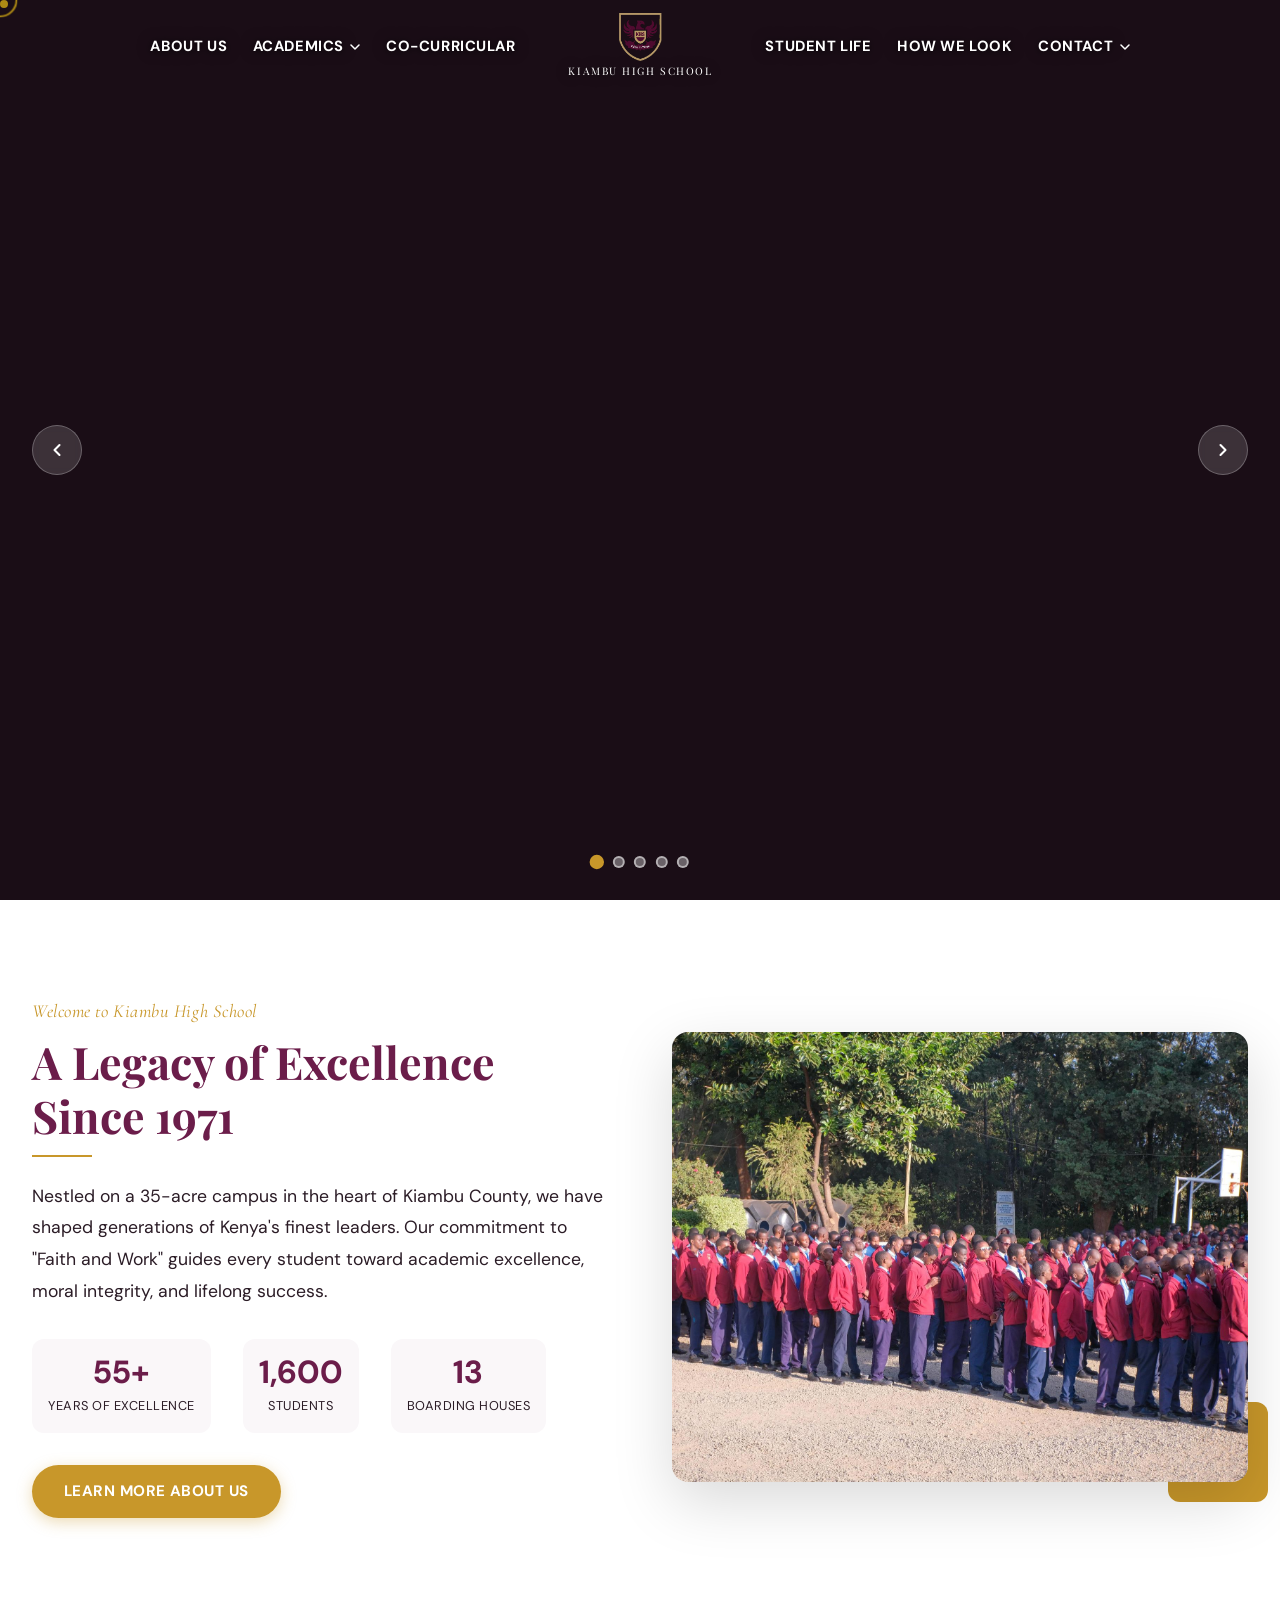
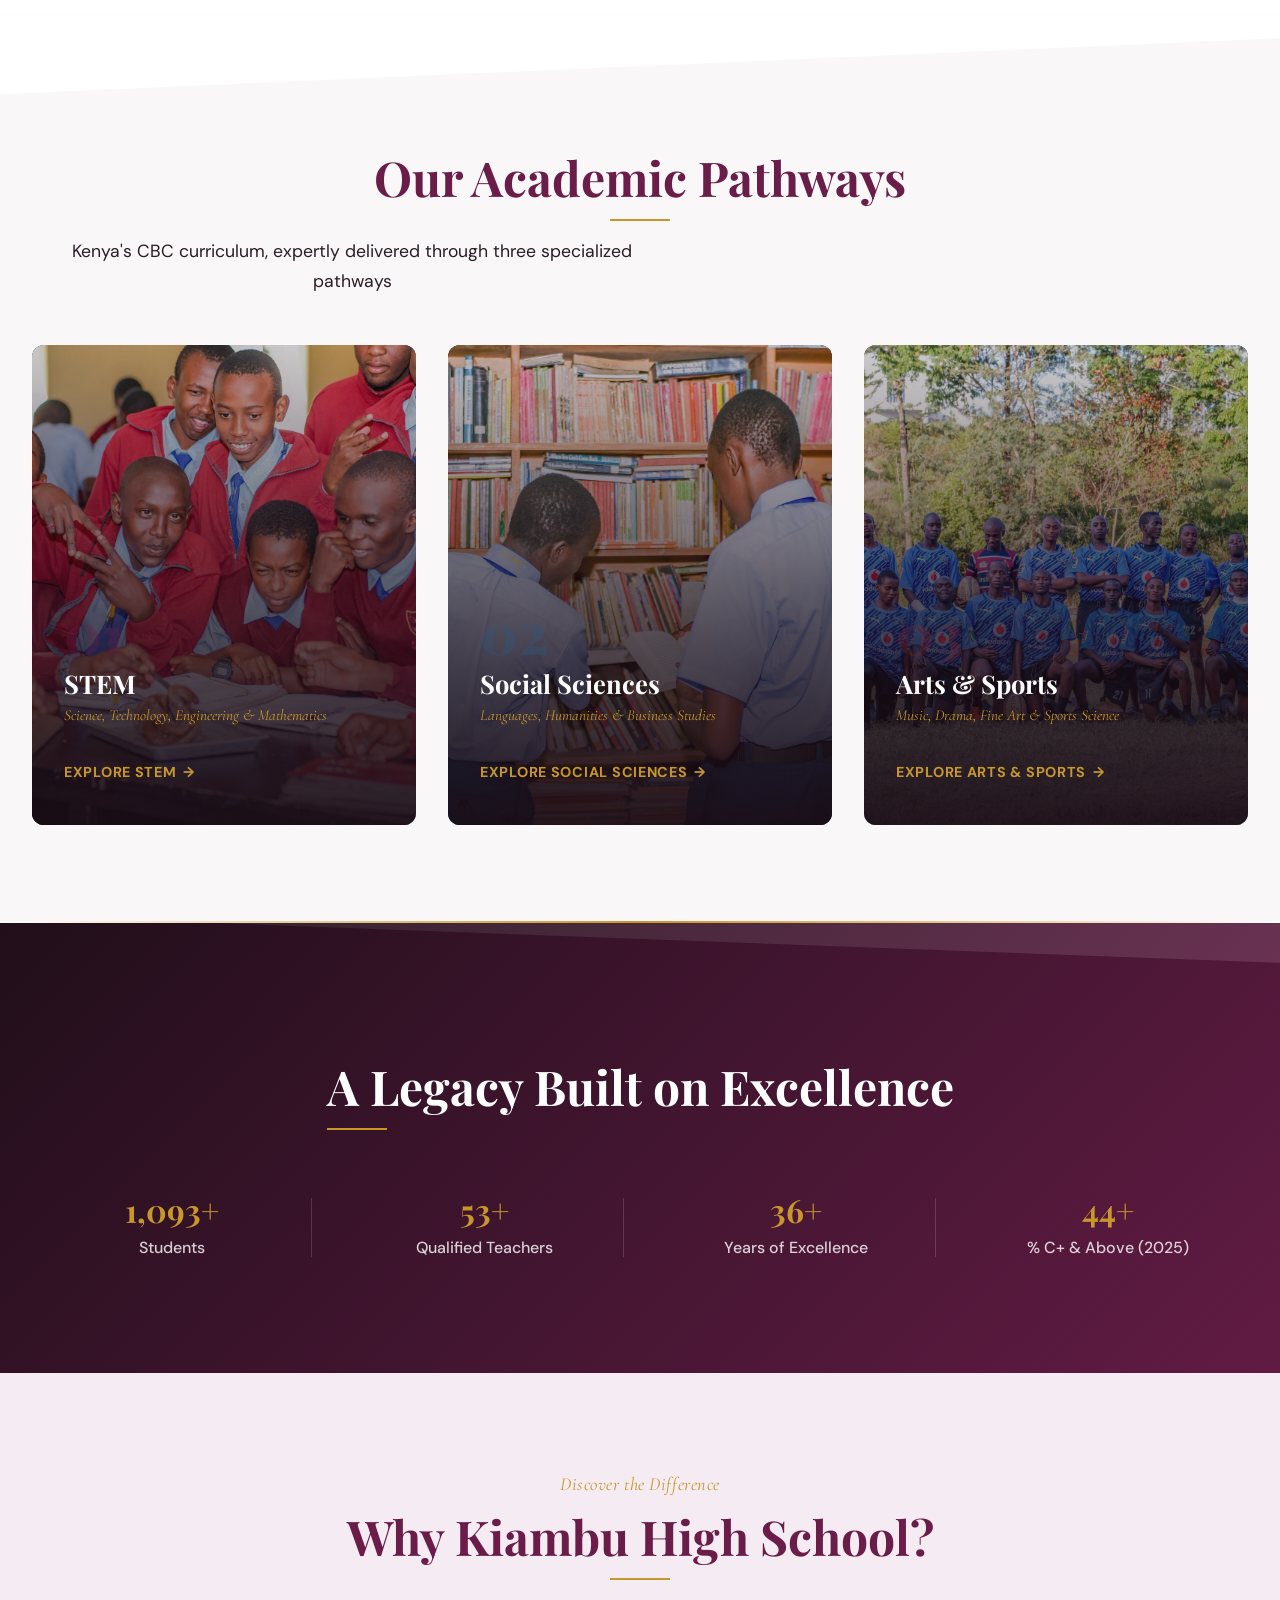
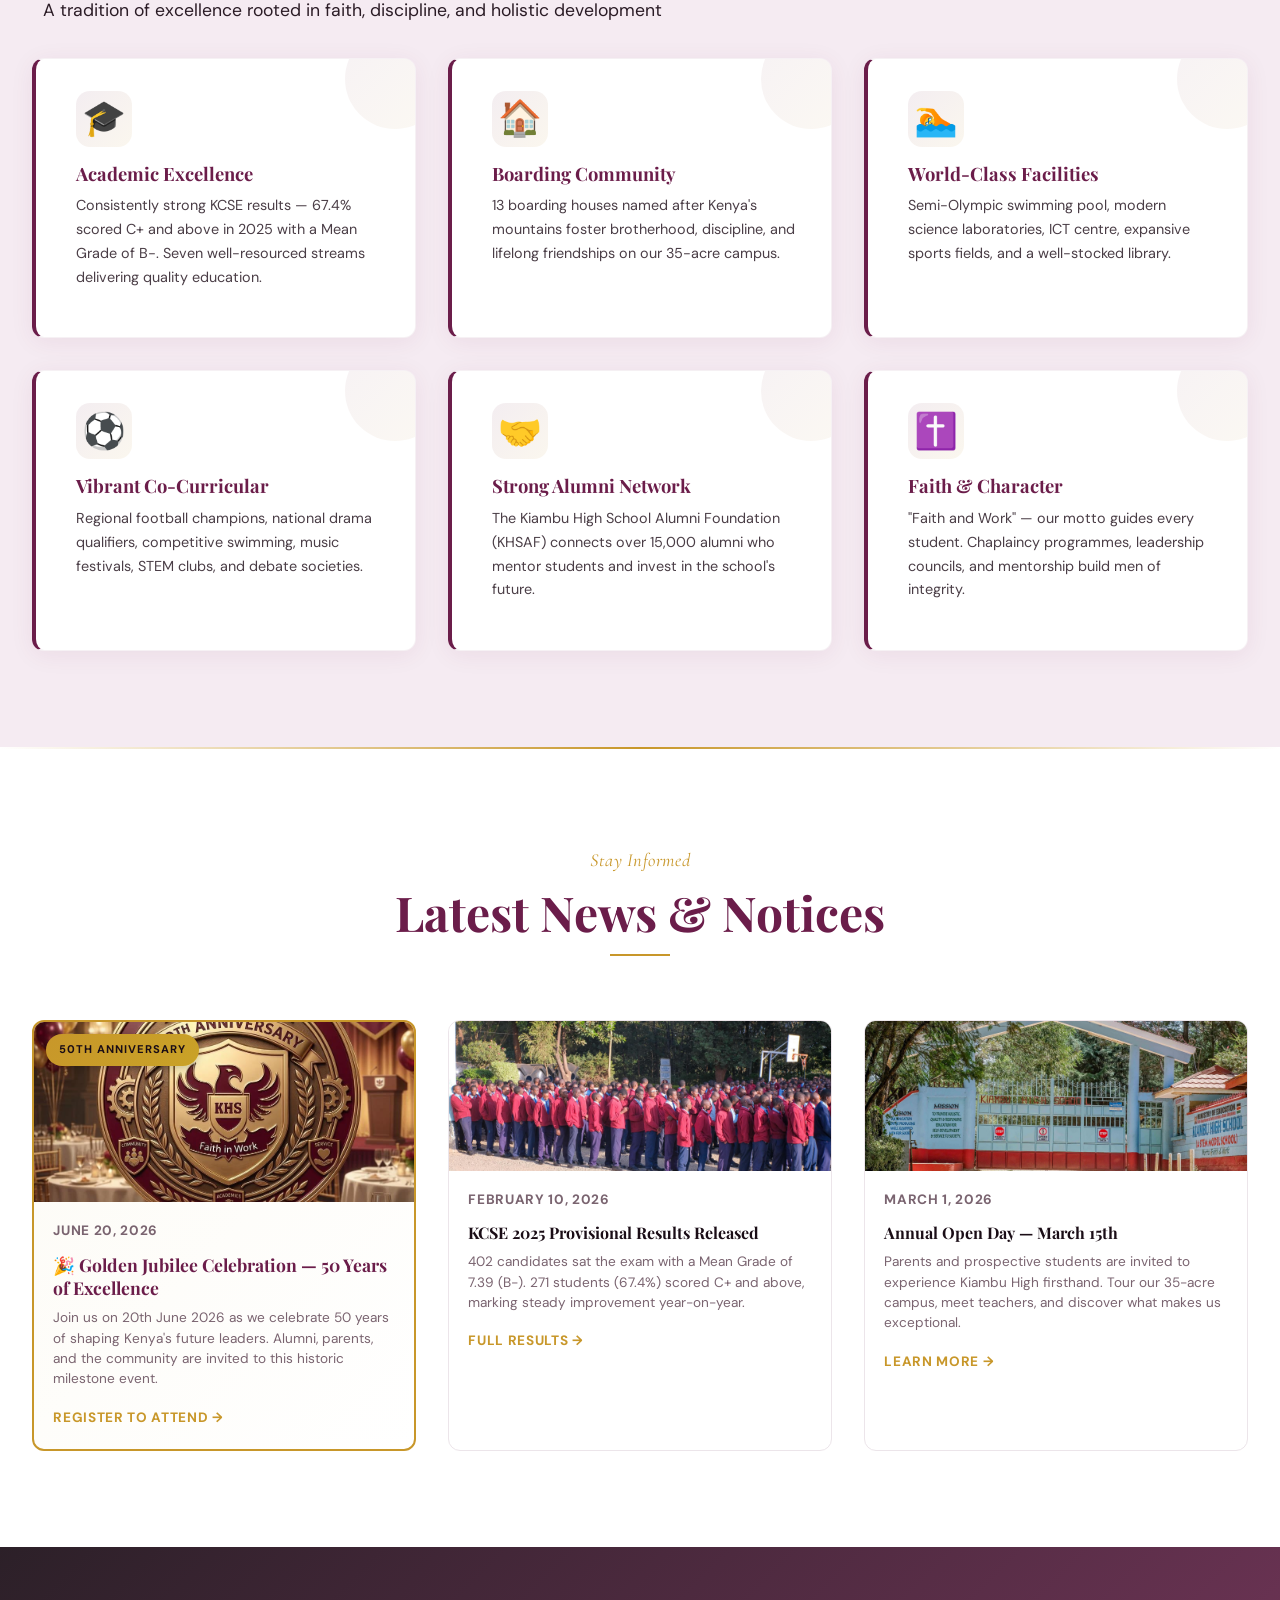
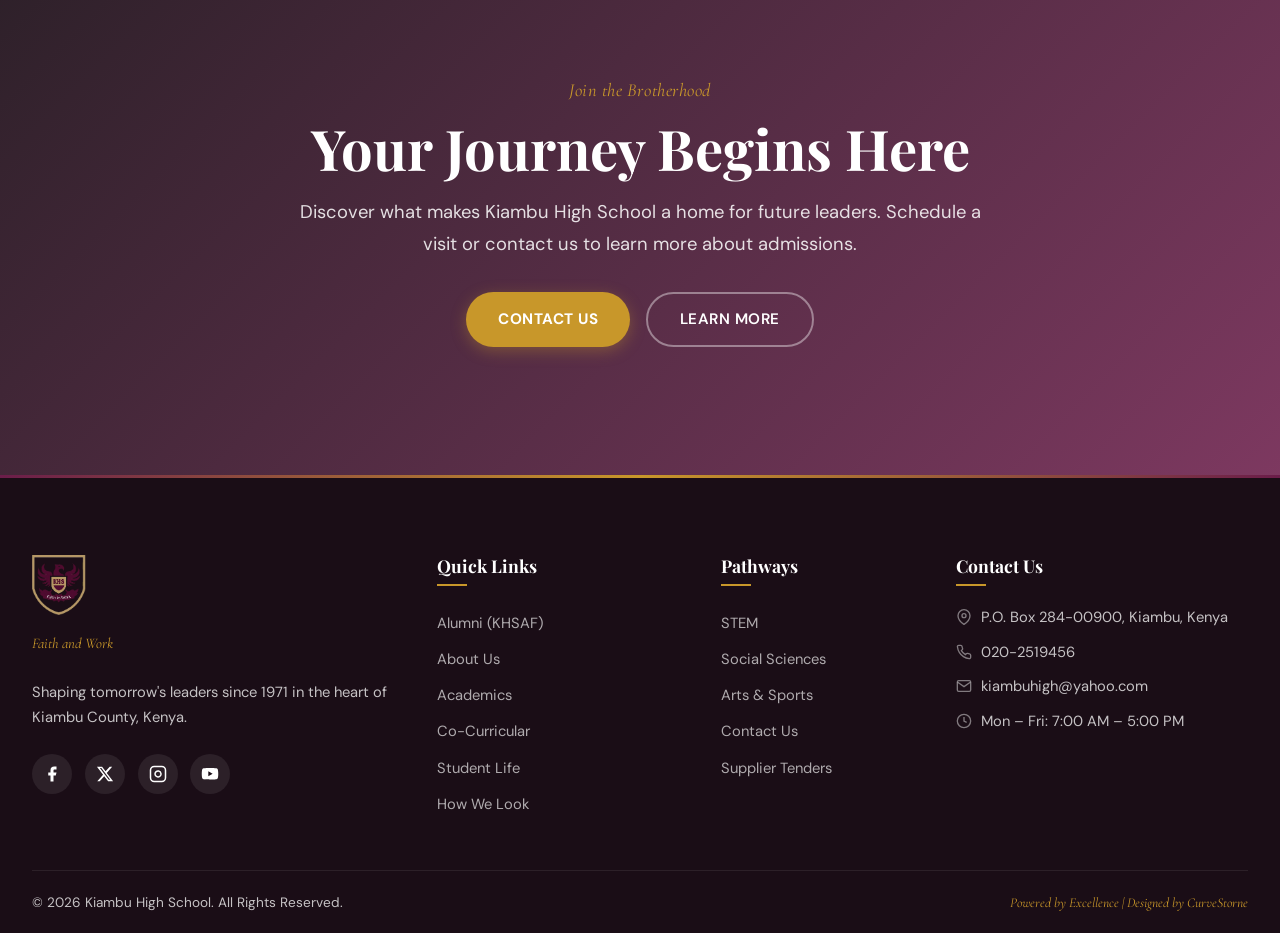
==== commit 686a6ee3: "Add supplier tenders page and nav/footer links" ====
--- a/index.html
+++ b/index.html
@@ -57,7 +57,13 @@
     <nav class="nav-right">
       <a href="/studentlife" class="nav-link">Student Life</a>
       <a href="/gallery" class="nav-link">How We Look</a>
-      <a href="/contact" class="nav-link">Contact</a>
+      <div class="nav-dropdown">
+        <a href="/contact" class="nav-link nav-link--parent">Contact <svg width="10" height="6" viewBox="0 0 10 6" fill="none"><path d="M1 1L5 5L9 1" stroke="currentColor" stroke-width="1.5" stroke-linecap="round" stroke-linejoin="round"/></svg></a>
+        <div class="nav-dropdown-menu">
+          <a href="/contact" class="nav-dropdown-item">Contact</a>
+          <a href="/tenders" class="nav-dropdown-item">Supplier Tenders</a>
+        </div>
+      </div>
     </nav>
 
     <button class="hamburger" id="hamburger" aria-label="Menu">
@@ -79,6 +85,7 @@
   <a href="/studentlife">Student Life</a>
   <a href="/gallery">How We Look</a>
   <a href="/contact">Contact</a>
+  <a href="/tenders" class="mobile-nav-sub">— Supplier Tenders</a>
 </div>
 
 <!-- ============================================
@@ -441,6 +448,7 @@
         <a href="/social-sciences">Social Sciences</a>
         <a href="/arts-sports">Arts &amp; Sports</a>
         <a href="/contact">Contact Us</a>
+        <a href="/tenders">Supplier Tenders</a>
       </div>
 
       <div class="footer-contact">
@@ -479,3 +487,6 @@
 <script src="scripts/main.js" defer></script>
 </body>
 </html>
+
+
+
--- a/styles/main.css
+++ b/styles/main.css
@@ -61,6 +61,14 @@
   display: block;
 }
 
+/* Fix for logo backgrounds */
+.loader-logo-img,
+.header-logo-img,
+.footer-logo-img,
+.about-logo-watermark img {
+  background-color: transparent !important;
+}
+
 a {
   color: inherit;
   text-decoration: none;
@@ -3074,6 +3082,7 @@
 .activity-card:hover {
   transform: translateY(-6px);
   box-shadow: var(--shadow-md);
+  border-color: var(--secondary);
 }
 
 .activity-img {
@@ -4354,8 +4363,8 @@
   width: 100%;
   height: 100%;
   background-image: 
-    radial-gradient(circle at 20% 80%, rgba(107, 29, 74, 0.05) 0%, transparent 30%),
-    radial-gradient(circle at 80% 20%, rgba(200, 151, 42, 0.05) 0%, transparent 30%);
+    radial-gradient(circle at 20% 80%, rgba(107, 29, 74, 0.05) 0%, transparent 50%),
+    radial-gradient(circle at 80% 20%, rgba(200, 151, 42, 0.05) 0%, transparent 50%);
   pointer-events: none;
 }
 
@@ -4921,11 +4930,7 @@
   left: 0;
   width: 100%;
   height: 100%;
-  background: linear-gradient(
-    180deg,
-    rgba(26, 13, 22, 0.7) 0%,
-    rgba(26, 13, 22, 0.9) 100%
-  );
+  background: linear-gradient(135deg, rgba(26, 13, 22, 0.9), rgba(107, 29, 74, 0.8));
   z-index: 1;
 }
 
@@ -5277,7 +5282,7 @@
   left: 0;
   width: 100%;
   height: 100%;
-  background-image: url("data:image/svg+xml,%3Csvg width='60' height='60' viewBox='0 0 60 60' xmlns='http://www.w3.org/2000/svg'%3E%3Cg fill='none' fill-rule='evenodd'%3E%3Cg fill='%23ffffff' fill-opacity='0.03'%3E%3Cpath d='M36 34v-4h-2v4h-4v2h4v4h2v-4h4v-2h-4zm0-30V0h-2v4h-4v2h4v4h2V6h4V4h-4zM6 34v-4H4v4H0v2h4v4h2v-4h4v-2H6zM6 4V0H4v4H0v2h4v4h2V6h4V4H6z'/%3E%3C/g%3E%3C/g%3E%3C/svg%3E");
+  background: url("data:image/svg+xml,%3Csvg width='60' height='60' viewBox='0 0 60 60' xmlns='http://www.w3.org/2000/svg'%3E%3Cg fill='none' fill-rule='evenodd'%3E%3Cg fill='%23ffffff' fill-opacity='0.03'%3E%3Cpath d='M36 34v-4h-2v4h-4v2h4v4h2v-4h4v-2h-4zm0-30V0h-2v4h-4v2h4v4h2V6h4V4h-4zM6 34v-4H4v4H0v2h4v4h2v-4h4v-2H6zM6 4V0H4v4H0v2h4v4h2V6h4V4H6z'/%3E%3C/g%3E%3C/g%3E%3C/svg%3E");
   pointer-events: none;
 }
 
@@ -5512,7 +5517,7 @@
   /* New values grid responsive */
   .values-grid-new {
     grid-template-columns: repeat(3, 1fr);
-    gap: 1rem;
+    gap: 1.5rem;
   }
   
   .value-card-new {
@@ -6327,11 +6332,11 @@
   }
   
   .pathway-gallery {
-    grid-template-columns: repeat(2, 1fr);
+    grid-template-columns: 1fr 1fr;
   }
   
   .pathway-gallery-item--large {
-    grid-column: span 2;
+    grid-column: span 1;
   }
   
   .achievements-grid {
@@ -6906,7 +6911,7 @@
   left: 0;
   width: 100%;
   height: 100%;
-  background: var(--dark);
+  background: transparent;
   z-index: 999999;
   display: flex;
   align-items: center;
@@ -7418,7 +7423,7 @@
 /* Boarding Houses */
 .houses-grid {
   display: grid;
-  grid-template-columns: repeat(auto-fill, minmax(180px, 1fr));
+  grid-template-columns: repeat(4, 1fr);
   gap: 1.5rem;
   margin-top: 3rem;
 }
@@ -7579,10 +7584,24 @@
   justify-content: flex-end;
   border: 1px solid rgba(255, 255, 255, 0.15);
   overflow: hidden;
+  background-size: cover;
+  background-position: center;
 }
 
 .facilities-section .facility-card::before {
-  display: none;
+  content: '';
+  position: absolute;
+  top: 0;
+  left: 0;
+  right: 0;
+  bottom: 0;
+  background: linear-gradient(to top, rgba(26, 13, 22, 0.85) 0%, rgba(107, 29, 74, 0.45) 100%);
+  z-index: 1;
+  transition: background 0.3s ease;
+}
+
+.facilities-section .facility-card:hover::before {
+  background: linear-gradient(to top, rgba(26, 13, 22, 0.7) 0%, rgba(107, 29, 74, 0.3) 100%);
 }
 
 .facilities-section .facility-card > * {
@@ -7727,76 +7746,42 @@
 }
 
 .wellness-services {
-  display: grid;
-  grid-template-columns: 1fr 1fr;
-  gap: 1.5rem;
-}
-
-.wellness-item {
-  display: flex;
+  margin-top: auto;
+  padding-top: 1rem;
+}
+
+.wellness-profile-inline {
+  display: flex;
+  align-items: center;
   gap: 1rem;
-  align-items: flex-start;
-}
-
-.wellness-item .wellness-icon {
-  font-size: 1.5rem;
-  flex-shrink: 0;
-}
-
-.wellness-item h4 {
-  font-size: 0.95rem;
-  font-weight: 600;
-  color: var(--dark);
-  margin-bottom: 0.25rem;
-}
-
-.wellness-item p {
-  font-size: 0.85rem;
-  color: var(--text-light);
-  margin: 0;
-}
-
-.wellness-profile {
-  position: relative;
-}
-
-.wellness-profile img {
-  width: 100%;
-  border-radius: var(--radius-lg);
-  box-shadow: var(--shadow-lg);
-}
-
-.wellness-profile-info {
-  position: absolute;
-  bottom: -30px;
-  left: 20px;
-  right: 20px;
-  background: #fff;
-  padding: 1.5rem;
-  border-radius: var(--radius);
-  box-shadow: var(--shadow-lg);
-}
-
-.wellness-profile-info h4 {
-  font-size: 1.1rem;
-  color: var(--dark);
-  margin-bottom: 0.25rem;
-}
-
-.wellness-profile-info span {
-  display: block;
-  font-size: 0.85rem;
-  color: var(--primary);
-  margin-bottom: 0.5rem;
-}
-
-.wellness-profile-info p {
-  font-size: 0.85rem;
-  color: var(--text-light);
-  font-style: italic;
-  margin: 0;
-}
-
+  margin-top: 1.5rem;
+  padding-top: 1rem;
+  border-top: 1px solid #eee;
+}
+
+.wellness-profile-inline img {
+  width: 60px;
+  height: 60px;
+  border-radius: 50%;
+  object-fit: cover;
+}
+
+.wellness-profile-inline h4 {
+  font-size: 1rem;
+  font-weight: 700;
+  margin: 0 0 0.2rem;
+}
+
+ .wellness-profile-inline span {
+  font-size: 0.8rem;
+  color: #666;
+}
+
+@media (max-width: 992px) {
+  .side-by-side-grid {
+    grid-template-columns: 1fr;
+  }
+}
 /* Student Leadership Modern */
 .student-leadership-modern {
   background: linear-gradient(180deg, #fff 0%, #f8f6f4 100%);
@@ -7825,6 +7810,7 @@
   width: 100%;
   height: 250px;
   object-fit: cover;
+  object-position: top; /* This will center the image from the top */
 }
 
 .captain-info {
@@ -8192,6 +8178,7 @@
   .principal-hero { min-height: 600px; }
   .principal-quote-float { max-width: 300px; padding: 1.5rem; }
   .principal-quote-float .quote-box { font-size: 0.95rem; }
+  .principal-bottom-strip { position: relative; background: rgba(26, 13, 22, 0.93); padding: 1.5rem; }
   .principal-bottom-cols { grid-template-columns: repeat(3, 1fr); gap: 1.5rem; }
   .departments-grid { grid-template-columns: repeat(2, 1fr); }
   .activities-grid { grid-template-columns: repeat(2, 1fr); }
@@ -8217,11 +8204,8 @@
   .facilities-grid { grid-template-columns: repeat(2, 1fr); }
   .leadership-card { grid-template-columns: 1fr; }
   .leadership-image { max-height: 400px; }
-  .wellness-grid { grid-template-columns: 1fr; gap: 3rem; }
-  .wellness-profile { order: -1; }
-  .captains-showcase { grid-template-columns: 1fr; gap: 2rem; }
-  .captain-card { grid-template-columns: 150px 1fr; }
-  .prefects-modern-grid { grid-template-columns: repeat(4, 1fr); }
+  .wellness-profile-inline { margin-top: 1.5rem; }
+  .captain-card { grid-template-columns: 1fr; }
   .prefects-gallery-grid { grid-template-columns: repeat(2, 1fr); }
   .voices-grid { grid-template-columns: repeat(2, 1fr); }
   .fees-card { grid-template-columns: 1fr; }
@@ -8310,7 +8294,7 @@
   .facilities-grid { grid-template-columns: 1fr; }
   .leadership-content { padding: 2rem; }
   .wellness-services { grid-template-columns: 1fr; }
-  .wellness-profile-info { position: relative; bottom: auto; left: auto; right: auto; margin-top: 1rem; }
+  .wellness-profile-inline { margin-top: 1.5rem; }
   .captain-card { grid-template-columns: 1fr; }
   .captain-image img { height: 200px; }
   .prefects-modern-grid { grid-template-columns: repeat(2, 1fr); }
